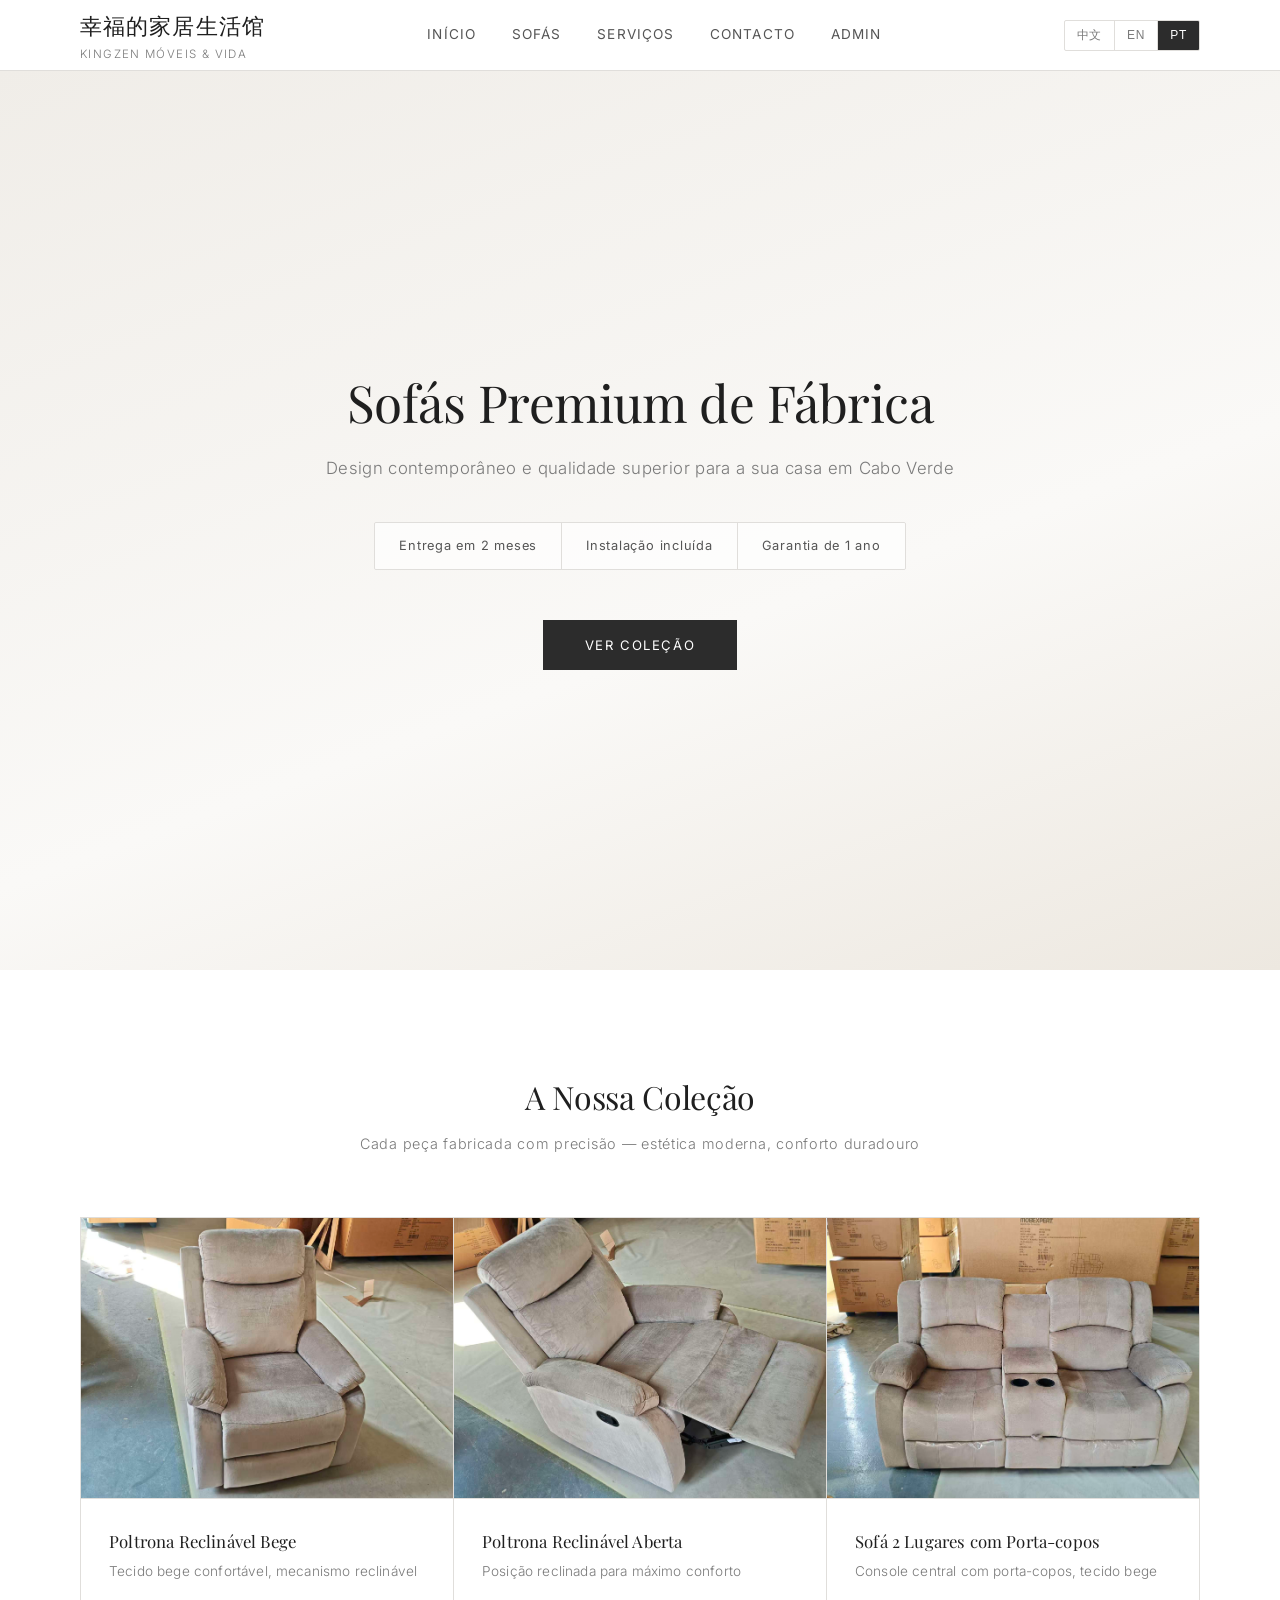
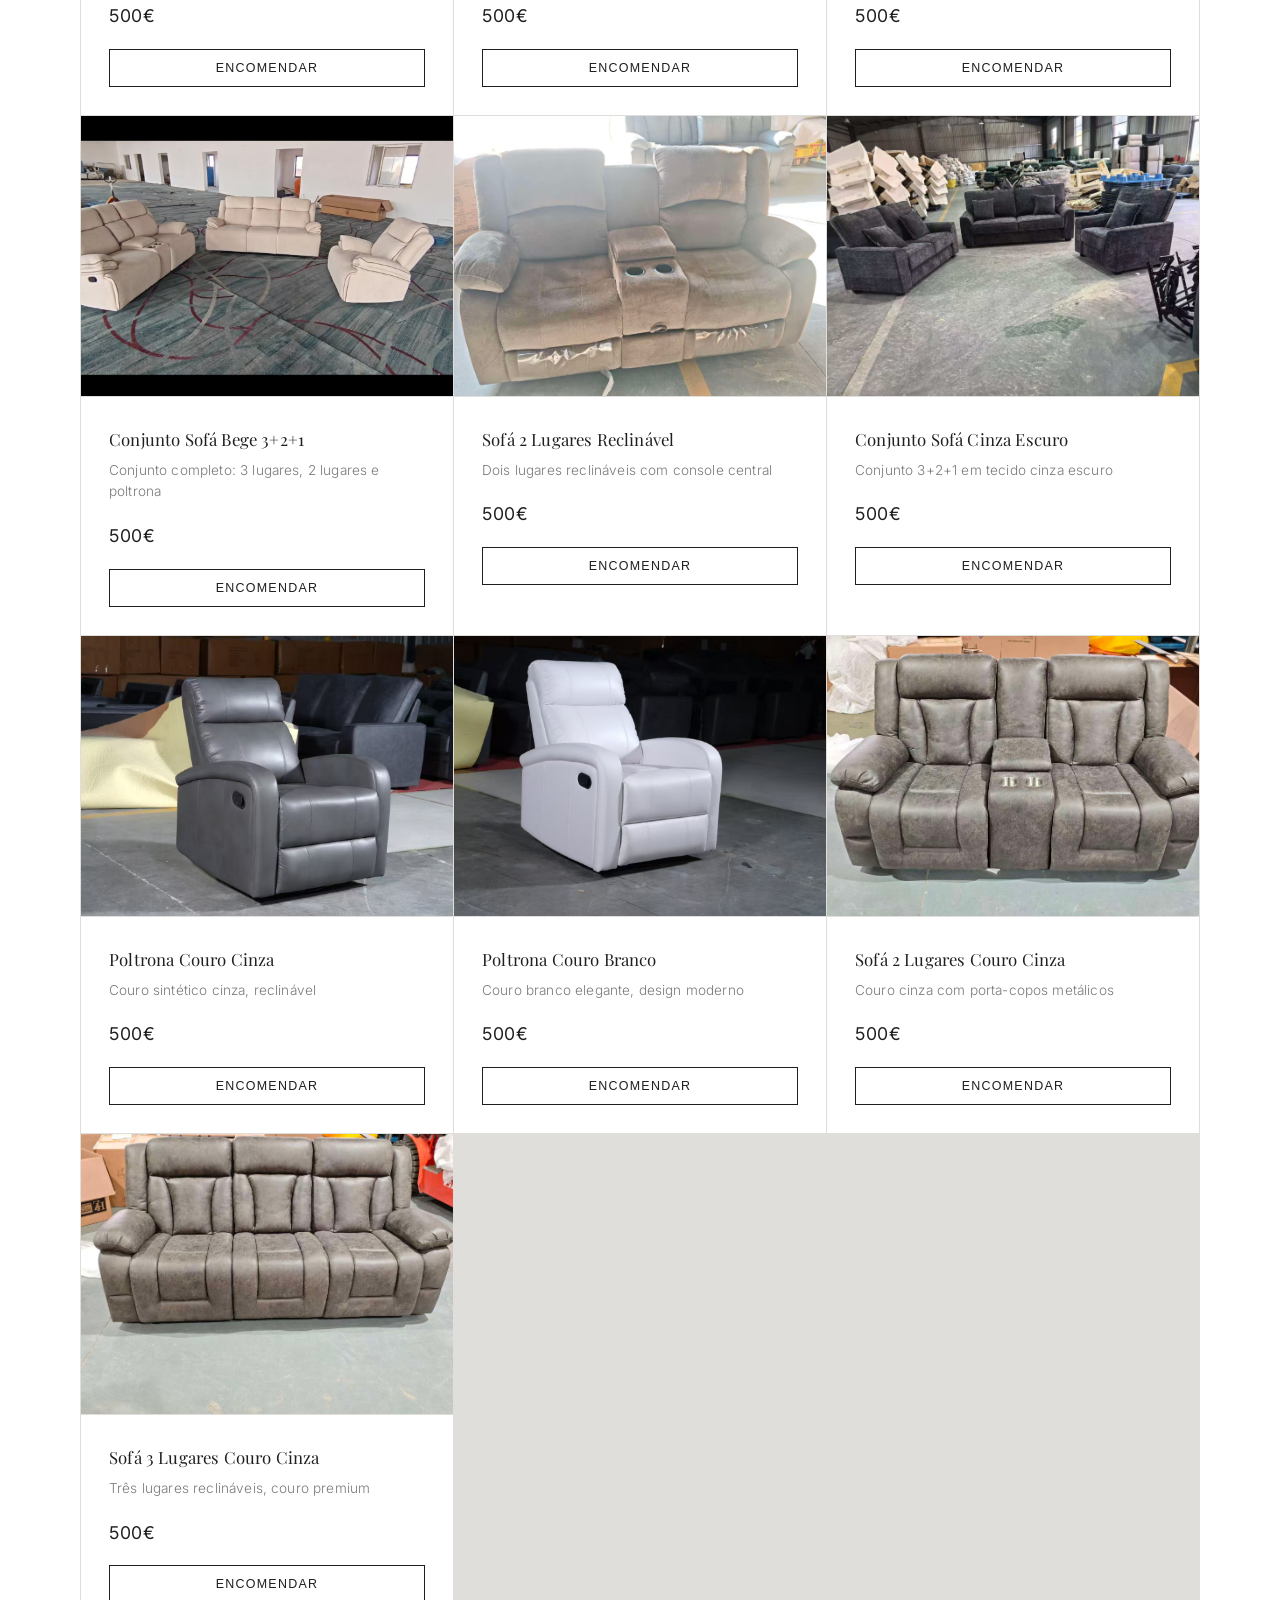
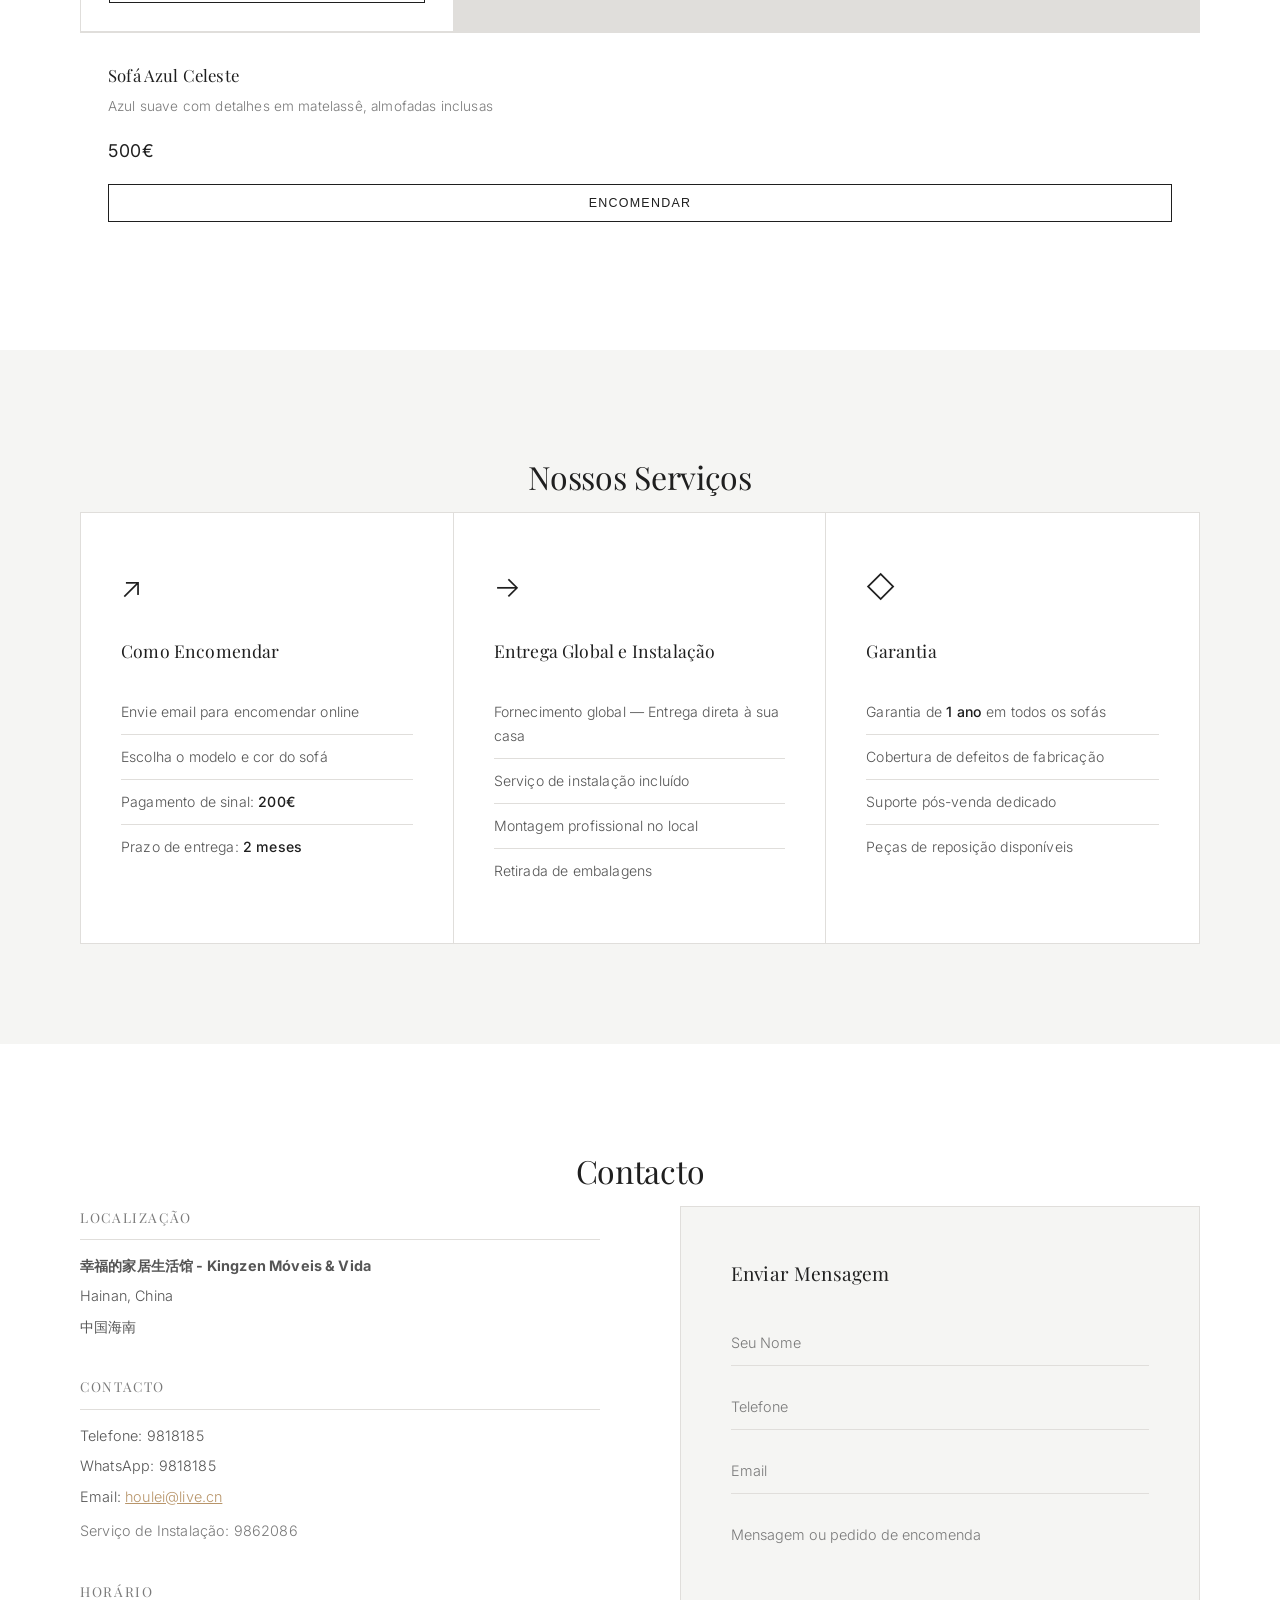
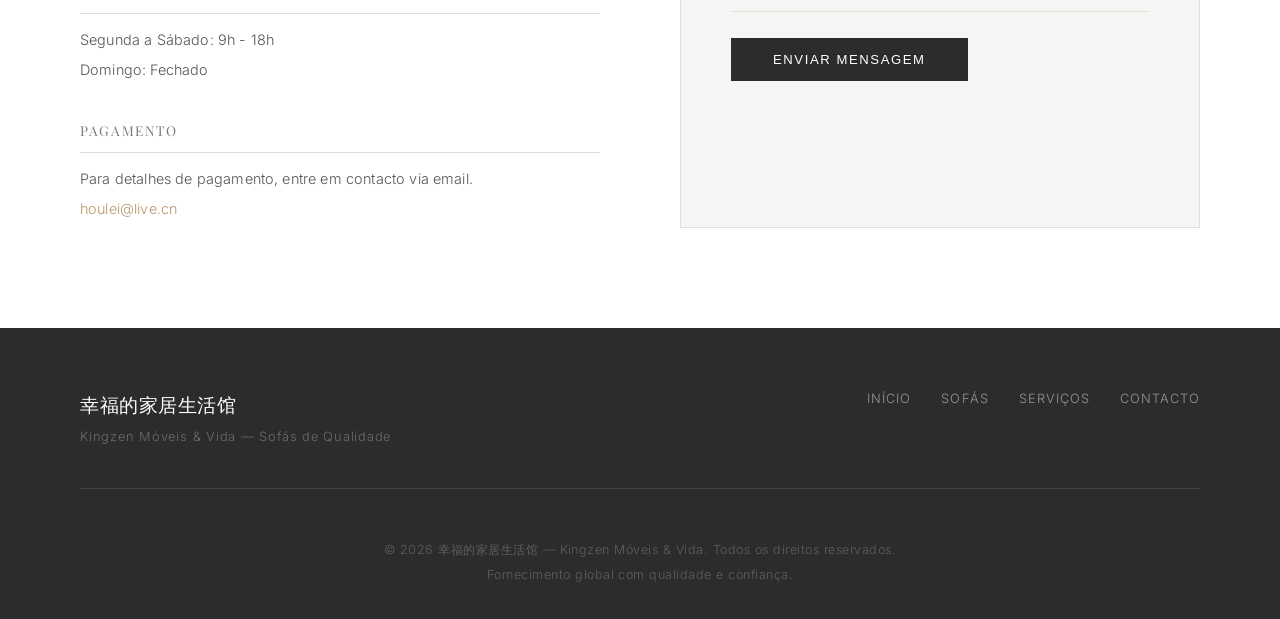
==== index.html @ 0c8a5f89 "Update brand name to 幸福的家居生活馆" ====
<!DOCTYPE html>
<html lang="pt">
<head>
    <meta charset="UTF-8">
    <meta name="viewport" content="width=device-width, initial-scale=1.0">
    
    <!-- SEO Meta Tags -->
    <title>Kingzen Móveis & Vida - Sofás de Alta Qualidade | Global Shipping</title>
    <meta name="description" content="Kingzen Móveis & Vida - Sofás premium de fábrica na China. Design moderno, materiais de alta qualidade. Reclináveis, conjuntos 3+2+1, couro e tecido. Entrega global. Preços desde 500€.">
    <meta name="keywords" content="sofás premium, móveis China, sofá reclinável, sofá 3 lugares, sofá 2 lugares, Kingzen Móveis, sofás qualidade, sofá moderno, global shipping">
    <meta name="author" content="Kingzen Móveis & Vida">
    <meta name="robots" content="index, follow">
    
    <!-- Open Graph / Facebook -->
    <meta property="og:type" content="website">
    <meta property="og:url" content="https://leo-sofas.vercel.app/">
    <meta property="og:title" content="Kingzen Móveis & Vida - Sofás Premium | Global Shipping">
    <meta property="og:description" content="Sofás de alta qualidade, design moderno. Reclináveis, conjuntos completos. Entrega global, instalação incluída, garantia de 1 ano.">
    <meta property="og:image" content="https://leo-sofas.vercel.app/images/图片_20260411021153_162_128.jpg">
    
    <!-- Twitter -->
    <meta property="twitter:card" content="summary_large_image">
    <meta property="twitter:url" content="https://leo-sofas.vercel.app/">
    <meta property="twitter:title" content="Kingzen Móveis & Vida - Sofás Premium | Global Shipping">
    <meta property="twitter:description" content="Sofás de alta qualidade, design moderno. Entrega global, instalação incluída, garantia de 1 ano.">
    <meta property="twitter:image" content="https://leo-sofas.vercel.app/images/图片_20260411021153_162_128.jpg">
    
    <!-- Canonical URL -->
    <link rel="canonical" href="https://leo-sofas.vercel.app/">
    
    <link rel="stylesheet" href="styles.css">
    <link href="https://fonts.googleapis.com/css2?family=Playfair+Display:ital,wght@0,400;0,500;1,400&family=Inter:wght@300;400;500&family=Noto+Sans+SC:wght@300;400;500&display=swap" rel="stylesheet">
    
    <!-- Google Analytics 4 -->
    <script async src="https://www.googletagmanager.com/gtag/js?id=G-QZKXE2SSTT"></script>
    <script>
      window.dataLayer = window.dataLayer || [];
      function gtag(){dataLayer.push(arguments);}
      gtag('js', new Date());
      gtag('config', 'G-QZKXE2SSTT');
    </script>
    
    <!-- Schema.org Structured Data -->
    <script type="application/ld+json">
    {
      "@context": "https://schema.org",
      "@type": "FurnitureStore",
      "name": "Kingzen Móveis & Vida",
      "alternateName": "幸福的家居生活馆",
      "description": "Kingzen Móveis & Vida - Sofás premium de fábrica na China. Design moderno, entrega global. Reclináveis, conjuntos 3+2+1, materiais de alta qualidade.",
      "url": "https://leo-sofas.vercel.app/",
      "telephone": "+2389862086",
      "address": {
        "@type": "PostalAddress",
        "streetAddress": "幸福家居",
        "addressLocality": "Hainan",
        "addressCountry": "CN"
      },
      "geo": {
        "@type": "GeoCoordinates",
        "latitude": "20.0440",
        "longitude": "110.1999"
      },
      "openingHoursSpecification": {
        "@type": "OpeningHoursSpecification",
        "dayOfWeek": ["Monday", "Tuesday", "Wednesday", "Thursday", "Friday", "Saturday"],
        "opens": "09:00",
        "closes": "18:00"
      },
      "priceRange": "€€",
      "paymentAccepted": "Email Contact",
      "currenciesAccepted": "EUR",
      "areaServed": {
        "@type": "Place",
        "name": "Global"
      }
    }
    </script>
</head>
<body>
    <!-- Header -->
    <header class="header">
        <div class="container">
            <div class="logo">
                <h1>幸福的家居生活馆</h1>
                <span>Kingzen Móveis &amp; Vida</span>
            </div>
            <nav class="nav">
                <a href="#home" data-t="nav_home">Início</a>
                <a href="#products" data-t="nav_sofas">Sofás</a>
                <a href="#services" data-t="nav_services">Serviços</a>
                <a href="#contact" data-t="nav_contact">Contacto</a>
                <a href="#" onclick="openAdminModal(); return false;" data-t="nav_admin">Admin</a>
            </nav>
            <div class="language-selector">
                <button class="lang-btn" data-lang="zh" onclick="setLanguage('zh')">中文</button>
                <button class="lang-btn" data-lang="en" onclick="setLanguage('en')">EN</button>
                <button class="lang-btn active" data-lang="pt" onclick="setLanguage('pt')">PT</button>
            </div>
        </div>
    </header>

    <!-- Hero Section -->
    <section id="home" class="hero">
        <div class="hero-content">
            <h2 data-t="hero_title">Sofás Premium de Fábrica</h2>
            <p data-t="hero_subtitle">Design moderno e qualidade superior — Entrega Global</p>
            <div class="hero-features">
                <span data-t="hero_delivery">Entrega em 2 meses</span>
                <span data-t="hero_install">Instalação incluída</span>
                <span data-t="hero_warranty">Garantia de 1 ano</span>
            </div>
            <a href="#products" class="btn-primary" data-t="hero_button">Ver Sofás</a>
        </div>
    </section>

    <!-- Products Section -->
    <section id="products" class="products">
        <div class="container">
            <h2 class="section-title" data-t="products_title">Nossa Coleção de Sofás</h2>
            <p class="section-subtitle" data-t="products_subtitle">Sofás de design contemporâneo, conforto excepcional e materiais premium</p>
            
            <div class="products-grid">
                <!-- Product 1: 单人功能沙发 - 米色布艺 -->
                <div class="product-card">
                    <div class="product-image">
                        <img src="images/图片_20260411021153_162_128.jpg" alt="Poltrona Reclinável Bege">
                    </div>
                    <div class="product-info">
                        <h3 data-t="product1_name">Poltrona Reclinável Bege</h3>
                        <p class="product-desc" data-t="product1_desc">Tecido bege confortável, mecanismo reclinável</p>
                        <div class="product-price">500€</div>
                        <button class="btn-order" onclick="openOrderModal('Poltrona Reclinável Bege')" data-t="order_button">Encomendar</button>
                    </div>
                </div>

                <!-- Product 2: 单人功能沙发展开 - 米色布艺 -->
                <div class="product-card">
                    <div class="product-image">
                        <img src="images/图片_20260411021154_163_128.jpg" alt="Poltrona Reclinável Aberta">
                    </div>
                    <div class="product-info">
                        <h3 data-t="product2_name">Poltrona Reclinável Aberta</h3>
                        <p class="product-desc" data-t="product2_desc">Posição reclinada para máximo conforto</p>
                        <div class="product-price">500€</div>
                        <button class="btn-order" onclick="openOrderModal('Poltrona Reclinável Aberta')" data-t="order_button">Encomendar</button>
                    </div>
                </div>

                <!-- Product 3: 双人功能沙发 - 米色带杯架 -->
                <div class="product-card">
                    <div class="product-image">
                        <img src="images/图片_20260411021155_164_128.jpg" alt="Sofá 2 Lugares com Porta-copos">
                    </div>
                    <div class="product-info">
                        <h3 data-t="product3_name">Sofá 2 Lugares com Porta-copos</h3>
                        <p class="product-desc" data-t="product3_desc">Console central com porta-copos, tecido bege</p>
                        <div class="product-price">500€</div>
                        <button class="btn-order" onclick="openOrderModal('Sofá 2 Lugares com Porta-copos')" data-t="order_button">Encomendar</button>
                    </div>
                </div>

                <!-- Product 4: 沙发组合 - 米色 -->
                <div class="product-card">
                    <div class="product-image">
                        <img src="images/图片_20260411021146_158_128.jpg" alt="Conjunto Sofá Bege 3+2+1">
                    </div>
                    <div class="product-info">
                        <h3 data-t="product4_name">Conjunto Sofá Bege 3+2+1</h3>
                        <p class="product-desc" data-t="product4_desc">Conjunto completo: 3 lugares, 2 lugares e poltrona</p>
                        <div class="product-price">500€</div>
                        <button class="btn-order" onclick="openOrderModal('Conjunto Sofá Bege 3+2+1')" data-t="order_button">Encomendar</button>
                    </div>
                </div>

                <!-- Product 5: 双人功能沙发 - 米色带杯架另一角度 -->
                <div class="product-card">
                    <div class="product-image">
                        <img src="images/图片_20260411021150_160_128.jpg" alt="Sofá 2 Lugares Reclinável">
                    </div>
                    <div class="product-info">
                        <h3 data-t="product5_name">Sofá 2 Lugares Reclinável</h3>
                        <p class="product-desc" data-t="product5_desc">Dois lugares reclináveis com console central</p>
                        <div class="product-price">500€</div>
                        <button class="btn-order" onclick="openOrderModal('Sofá 2 Lugares Reclinável')" data-t="order_button">Encomendar</button>
                    </div>
                </div>

                <!-- Product 6: 深灰色布艺沙发组合 -->
                <div class="product-card">
                    <div class="product-image">
                        <img src="images/图片_20260411021200_168_128.jpg" alt="Conjunto Sofá Cinza Escuro">
                    </div>
                    <div class="product-info">
                        <h3 data-t="product6_name">Conjunto Sofá Cinza Escuro</h3>
                        <p class="product-desc" data-t="product6_desc">Conjunto 3+2+1 em tecido cinza escuro</p>
                        <div class="product-price">500€</div>
                        <button class="btn-order" onclick="openOrderModal('Conjunto Sofá Cinza Escuro')" data-t="order_button">Encomendar</button>
                    </div>
                </div>

                <!-- Product 7: 灰色皮质单人功能沙发 -->
                <div class="product-card">
                    <div class="product-image">
                        <img src="images/图片_20260411021201_169_128.jpg" alt="Poltrona Couro Cinza">
                    </div>
                    <div class="product-info">
                        <h3 data-t="product7_name">Poltrona Couro Cinza</h3>
                        <p class="product-desc" data-t="product7_desc">Couro sintético cinza, reclinável</p>
                        <div class="product-price">500€</div>
                        <button class="btn-order" onclick="openOrderModal('Poltrona Couro Cinza')" data-t="order_button">Encomendar</button>
                    </div>
                </div>

                <!-- Product 8: 白色皮质单人功能沙发 -->
                <div class="product-card">
                    <div class="product-image">
                        <img src="images/图片_20260411021202_170_128.jpg" alt="Poltrona Couro Branco">
                    </div>
                    <div class="product-info">
                        <h3 data-t="product8_name">Poltrona Couro Branco</h3>
                        <p class="product-desc" data-t="product8_desc">Couro branco elegante, design moderno</p>
                        <div class="product-price">500€</div>
                        <button class="btn-order" onclick="openOrderModal('Poltrona Couro Branco')" data-t="order_button">Encomendar</button>
                    </div>
                </div>

                <!-- Product 9: 灰色皮质双人功能沙发 -->
                <div class="product-card">
                    <div class="product-image">
                        <img src="images/图片_20260411021210_176_128.jpg" alt="Sofá 2 Lugares Couro Cinza">
                    </div>
                    <div class="product-info">
                        <h3 data-t="product9_name">Sofá 2 Lugares Couro Cinza</h3>
                        <p class="product-desc" data-t="product9_desc">Couro cinza com porta-copos metálicos</p>
                        <div class="product-price">500€</div>
                        <button class="btn-order" onclick="openOrderModal('Sofá 2 Lugares Couro Cinza')" data-t="order_button">Encomendar</button>
                    </div>
                </div>

                <!-- Product 10: 灰色皮质三人位沙发 -->
                <div class="product-card">
                    <div class="product-image">
                        <img src="images/图片_20260411021211_177_128.jpg" alt="Sofá 3 Lugares Couro Cinza">
                    </div>
                    <div class="product-info">
                        <h3 data-t="product9_name">Sofá 3 Lugares Couro Cinza</h3>
                        <p class="product-desc" data-t="product9_desc">Três lugares reclináveis, couro premium</p>
                        <div class="product-price">500€</div>
                        <button class="btn-order" onclick="openOrderModal('Sofá 3 Lugares Couro Cinza')" data-t="order_button">Encomendar</button>
                    </div>
                </div>
                    </div>
                    <div class="product-info">
                        <h3>Sofá Azul Celeste</h3>
                        <p class="product-desc">Azul suave com detalhes em matelassê, almofadas inclusas</p>
                        <div class="product-price">500€</div>
                        <button class="btn-order" onclick="openOrderModal('Sofá Azul Celeste')" data-t="order_button">Encomendar</button>
                    </div>
                </div>
            </div>
        </div>
    </section>

    <!-- Services Section -->
    <section id="services" class="services">
        <div class="container">
            <h2 class="section-title" data-t="services_title">Nossos Serviços</h2>
            <div class="services-grid">
                <div class="service-card">
                    <span class="service-icon">↗</span>
                    <h3>Como Encomendar</h3>
                    <ul>
                        <li>Envie email para encomendar online</li>
                        <li>Escolha o modelo e cor do sofá</li>
                        <li>Pagamento de sinal: <strong>200€</strong></li>
                        <li>Prazo de entrega: <strong>2 meses</strong></li>
                    </ul>
                </div>
                <div class="service-card">
                    <span class="service-icon">→</span>
                    <h3>Entrega Global e Instalação</h3>
                    <ul>
                        <li>Fornecimento global — Entrega direta à sua casa</li>
                        <li>Serviço de instalação incluído</li>
                        <li>Montagem profissional no local</li>
                        <li>Retirada de embalagens</li>
                    </ul>
                </div>
                <div class="service-card">
                    <span class="service-icon">◇</span>
                    <h3>Garantia</h3>
                    <ul>
                        <li>Garantia de <strong>1 ano</strong> em todos os sofás</li>
                        <li>Cobertura de defeitos de fabricação</li>
                        <li>Suporte pós-venda dedicado</li>
                        <li>Peças de reposição disponíveis</li>
                    </ul>
                </div>
            </div>
        </div>
    </section>

    <!-- Contact Section -->
    <section id="contact" class="contact">
        <div class="container">
            <h2 class="section-title" data-t="contact_title">Contacto</h2>
            <div class="contact-content">
                <div class="contact-info">
                    <h3>Localização</h3>
                    <p><strong>幸福的家居生活馆 - Kingzen Móveis & Vida</strong></p>
                    <p>Hainan, China</p>
                    <p>中国海南</p>
                    
                    <h3>Contacto</h3>
                    <p>Telefone: 9818185</p>
                    <p>WhatsApp: 9818185</p>
                    <p>Email: <a href="mailto:houlei@live.cn" style="color:var(--accent-color)">houlei@live.cn</a></p>
                    <p style="margin-top:10px;color:var(--text-light);font-size:0.9rem;">Serviço de Instalação: 9862086</p>
                    
                    <h3>Horário</h3>
                    <p>Segunda a Sábado: 9h - 18h</p>
                    <p>Domingo: Fechado</p>
                    
                    <h3>Pagamento</h3>
                    <p>Para detalhes de pagamento, entre em contacto via email.</p>
                    <p><a href="mailto:houlei@live.cn" style="color:#b8956a;text-decoration:none;">houlei@live.cn</a></p>
                </div>
                <div class="contact-form">
                    <h3>Enviar Mensagem</h3>
                    <form id="contactForm">
                        <input type="text" placeholder="Seu Nome" required>
                        <input type="tel" placeholder="Telefone" required>
                        <input type="email" placeholder="Email">
                        <textarea placeholder="Mensagem ou pedido de encomenda" rows="4"></textarea>
                        <button type="submit" class="btn-primary">Enviar Mensagem</button>
                    </form>
                </div>
            </div>
        </div>
    </section>

    <!-- Footer -->
    <footer class="footer">
        <div class="container">
            <div class="footer-content">
                <div class="footer-logo">
                    <h3>幸福的家居生活馆</h3>
                    <p>Kingzen Móveis &amp; Vida — Sofás de Qualidade</p>
                </div>
                <div class="footer-links">
                    <a href="#home">Início</a>
                    <a href="#products">Sofás</a>
                    <a href="#services">Serviços</a>
                    <a href="#contact">Contacto</a>
                </div>
            </div>
            <div class="footer-bottom">
                <p>&copy; 2026 幸福的家居生活馆 — Kingzen Móveis &amp; Vida. Todos os direitos reservados.</p>
                <p>Fornecimento global com qualidade e confiança.</p>
            </div>
        </div>
    </footer>

    <!-- Order Modal -->
    <div id="orderModal" class="modal">
        <div class="modal-content">
            <span class="close" onclick="closeOrderModal()">&times;</span>
            <h2>Encomendar Sofá</h2>
            <p id="selectedSofa"></p>
            <div class="order-email-info" style="background:#f8f8f8;padding:20px;border-radius:4px;margin:20px 0;">
                <p style="margin-bottom:15px;">Para encomendar, envie um email com as seguintes informações:</p>
                <ul style="margin-left:20px;margin-bottom:15px;line-height:1.8;">
                    <li>Nome do sofá desejado</li>
                    <li>Seu nome completo</li>
                    <li>Telefone de contacto</li>
                    <li>Cor preferida (se aplicável)</li>
                </ul>
                <p style="text-align:center;margin:20px 0;">
                    <a href="mailto:houlei@live.cn?subject=Encomenda%20de%20Sofá" class="btn-primary" style="display:inline-block;padding:12px 30px;text-decoration:none;">Enviar Email de Encomenda</a>
                </p>
                <p style="font-size:0.9rem;color:#666;text-align:center;">
                    Sinal necessário: <strong>200€</strong> | Prazo de entrega: <strong>2 meses</strong>
                </p>
            </div>
        </div>
    </div>

    <!-- Admin Login Modal -->
    <div id="adminModal" class="modal">
        <div class="modal-content">
            <span class="close" onclick="closeAdminModal()">&times;</span>
            <h2>Admin Login</h2>
            <form id="adminForm">
                <input type="text" id="adminUser" placeholder="Username" required>
                <input type="password" id="adminPass" placeholder="Password" required>
                <button type="submit" class="btn-primary">Login</button>
            </form>
        </div>
    </div>

    <!-- Admin Panel -->
    <div id="adminPanel" class="admin-panel" style="display:none;">
        <div class="admin-content">
            <h2>Painel de Administração</h2>
            <div class="admin-stats">
                <h3>Estatísticas de Encomendas</h3>
                <p>Total de encomendas: <span id="orderCount">0</span></p>
            </div>
            <div class="admin-orders">
                <h3>Encomendas Recentes</h3>
                <div id="ordersList"></div>
            </div>
            <button onclick="logoutAdmin()" class="btn-secondary">Logout</button>
        </div>
    </div>

    <script src="translations.js"></script>
    <script src="script.js"></script>
</body>
</html>
---- styles.css ----
/* Reset and Base Styles */
* {
    margin: 0;
    padding: 0;
    box-sizing: border-box;
}

:root {
    --primary-color: #2c2c2c;
    --secondary-color: #5a5a5a;
    --accent-color: #b8956a;
    --text-dark: #1f1f1f;
    --text-light: #7a7a7a;
    --text-mid: #555;
    --bg-light: #f8f8f8;
    --bg-white: #ffffff;
    --bg-cream: #f5f5f3;
    --border: #e0dedb;
    --shadow: 0 1px 3px rgba(0,0,0,0.06);
    --shadow-hover: 0 8px 30px rgba(0,0,0,0.1);
    --transition: all 0.3s ease;
}

body {
    font-family: 'Inter', 'Helvetica Neue', Arial, sans-serif;
    line-height: 1.7;
    color: var(--text-dark);
    background-color: var(--bg-white);
    font-weight: 300;
    letter-spacing: 0.01em;
}

.container {
    max-width: 1200px;
    margin: 0 auto;
    padding: 0 40px;
}

/* ===================== HEADER ===================== */
.header {
    background: var(--bg-white);
    color: var(--text-dark);
    padding: 0;
    position: fixed;
    width: 100%;
    top: 0;
    z-index: 1000;
    border-bottom: 1px solid var(--border);
}

.header .container {
    display: flex;
    justify-content: space-between;
    align-items: center;
    height: 70px;
}

.logo h1 {
    font-family: 'Playfair Display', Georgia, serif;
    font-size: 1.4rem;
    font-weight: 400;
    letter-spacing: 0.05em;
    color: var(--text-dark);
}

.logo span {
    font-size: 0.72rem;
    color: var(--text-light);
    letter-spacing: 0.12em;
    text-transform: uppercase;
    display: block;
    margin-top: 1px;
}

.nav {
    display: flex;
    gap: 0;
}

.nav a {
    color: var(--text-mid);
    text-decoration: none;
    font-weight: 400;
    font-size: 0.85rem;
    letter-spacing: 0.08em;
    text-transform: uppercase;
    transition: var(--transition);
    padding: 8px 18px;
}

.nav a:hover {
    color: var(--text-dark);
    background: none;
}

/* Language Selector */
.language-selector {
    display: flex;
    gap: 0;
    border: 1px solid var(--border);
    border-radius: 2px;
    overflow: hidden;
    margin-left: 20px;
}

.lang-btn {
    background: transparent;
    border: none;
    border-right: 1px solid var(--border);
    color: var(--text-light);
    padding: 6px 12px;
    cursor: pointer;
    font-size: 0.75rem;
    font-weight: 400;
    letter-spacing: 0.06em;
    text-transform: uppercase;
    transition: var(--transition);
}

.lang-btn:last-child {
    border-right: none;
}

.lang-btn:hover {
    background: var(--bg-light);
    color: var(--text-dark);
}

.lang-btn.active {
    background: var(--primary-color);
    color: #fff;
}

/* ===================== HERO ===================== */
.hero {
    background: var(--bg-cream);
    height: 100vh;
    display: flex;
    align-items: center;
    justify-content: center;
    text-align: center;
    margin-top: 70px;
    position: relative;
    overflow: hidden;
}

.hero::before {
    content: '';
    position: absolute;
    top: 0; left: 0; right: 0; bottom: 0;
    background: linear-gradient(160deg, #f0ede8 0%, #faf9f7 60%, #ede8e0 100%);
}

.hero-content {
    position: relative;
    z-index: 1;
    max-width: 680px;
    padding: 0 20px;
}

.hero-content h2 {
    font-family: 'Playfair Display', Georgia, serif;
    font-size: 3.2rem;
    font-weight: 400;
    line-height: 1.25;
    margin-bottom: 20px;
    color: var(--text-dark);
    letter-spacing: -0.01em;
}

.hero-content p {
    font-size: 1.05rem;
    margin-bottom: 40px;
    color: var(--text-light);
    font-weight: 300;
    letter-spacing: 0.02em;
}

.hero-features {
    display: flex;
    justify-content: center;
    gap: 0;
    margin-bottom: 50px;
    border: 1px solid var(--border);
    border-radius: 2px;
    overflow: hidden;
    display: inline-flex;
}

.hero-features span {
    font-size: 0.8rem;
    padding: 12px 24px;
    border-right: 1px solid var(--border);
    color: var(--text-mid);
    letter-spacing: 0.06em;
    font-weight: 400;
    background: rgba(255,255,255,0.7);
}

.hero-features span:last-child {
    border-right: none;
}

.btn-primary {
    display: inline-block;
    background: var(--primary-color);
    color: #fff;
    padding: 14px 42px;
    font-size: 0.82rem;
    font-weight: 400;
    letter-spacing: 0.12em;
    text-transform: uppercase;
    text-decoration: none;
    border: none;
    cursor: pointer;
    transition: var(--transition);
    border-radius: 0;
}

.btn-primary:hover {
    background: var(--secondary-color);
    transform: none;
    box-shadow: none;
}

/* ===================== SECTIONS ===================== */
.section-title {
    font-family: 'Playfair Display', Georgia, serif;
    font-size: 2rem;
    font-weight: 400;
    text-align: center;
    margin-bottom: 8px;
    color: var(--text-dark);
    letter-spacing: -0.01em;
}

.section-subtitle {
    text-align: center;
    color: var(--text-light);
    font-size: 0.9rem;
    font-weight: 300;
    letter-spacing: 0.05em;
    margin-bottom: 60px;
}

/* ===================== PRODUCTS ===================== */
.products {
    padding: 100px 0;
    background: var(--bg-white);
}

.products-grid {
    display: grid;
    grid-template-columns: repeat(auto-fill, minmax(320px, 1fr));
    gap: 1px;
    background: var(--border);
    border: 1px solid var(--border);
}

.product-card {
    background: var(--bg-white);
    overflow: hidden;
    transition: var(--transition);
}

.product-card:hover {
    transform: none;
    box-shadow: none;
    background: var(--bg-cream);
}

.product-image {
    height: 280px;
    overflow: hidden;
    background: var(--bg-light);
    display: flex;
    align-items: center;
    justify-content: center;
    position: relative;
}

.product-image img {
    width: 100%;
    height: 100%;
    object-fit: cover;
    transition: transform 0.6s ease;
}

.product-card:hover .product-image img {
    transform: scale(1.04);
}

.product-info {
    padding: 28px;
    border-top: 1px solid var(--border);
}

.product-info h3 {
    font-family: 'Playfair Display', Georgia, serif;
    font-size: 1.05rem;
    font-weight: 400;
    margin-bottom: 6px;
    color: var(--text-dark);
    letter-spacing: 0.01em;
}

.product-desc {
    color: var(--text-light);
    font-size: 0.85rem;
    font-weight: 300;
    margin-bottom: 18px;
    line-height: 1.6;
}

.product-price {
    font-size: 1.1rem;
    font-weight: 400;
    color: var(--text-dark);
    margin-bottom: 18px;
    letter-spacing: 0.03em;
}

.btn-order {
    width: 100%;
    padding: 11px;
    background: transparent;
    color: var(--text-dark);
    border: 1px solid var(--text-dark);
    font-size: 0.78rem;
    font-weight: 400;
    letter-spacing: 0.1em;
    text-transform: uppercase;
    cursor: pointer;
    transition: var(--transition);
    border-radius: 0;
}

.btn-order:hover {
    background: var(--primary-color);
    color: #fff;
    border-color: var(--primary-color);
}

/* ===================== SERVICES ===================== */
.services {
    padding: 100px 0;
    background: var(--bg-cream);
}

.services-grid {
    display: grid;
    grid-template-columns: repeat(auto-fit, minmax(300px, 1fr));
    gap: 0;
    border: 1px solid var(--border);
}

.service-card {
    background: var(--bg-white);
    padding: 50px 40px;
    text-align: left;
    border-right: 1px solid var(--border);
    transition: var(--transition);
}

.service-card:last-child {
    border-right: none;
}

.service-card:hover {
    transform: none;
    box-shadow: none;
    background: var(--bg-cream);
}

.service-icon {
    font-size: 1.8rem;
    margin-bottom: 24px;
    display: block;
}

.service-card h3 {
    font-family: 'Playfair Display', Georgia, serif;
    font-size: 1.1rem;
    font-weight: 400;
    margin-bottom: 24px;
    color: var(--text-dark);
    letter-spacing: 0.01em;
}

.service-card ul {
    list-style: none;
    text-align: left;
}

.service-card li {
    padding: 10px 0;
    border-bottom: 1px solid var(--border);
    color: var(--text-mid);
    font-size: 0.88rem;
    font-weight: 300;
}

.service-card li:last-child {
    border-bottom: none;
}

.service-card li strong {
    color: var(--text-dark);
    font-weight: 500;
}

/* ===================== CONTACT ===================== */
.contact {
    padding: 100px 0;
    background: var(--bg-white);
}

.contact-content {
    display: grid;
    grid-template-columns: 1fr 1fr;
    gap: 80px;
}

.contact-info h3 {
    font-family: 'Playfair Display', Georgia, serif;
    font-size: 0.85rem;
    font-weight: 400;
    letter-spacing: 0.12em;
    text-transform: uppercase;
    color: var(--text-light);
    margin: 36px 0 14px;
    padding-bottom: 10px;
    border-bottom: 1px solid var(--border);
}

.contact-info h3:first-child {
    margin-top: 0;
}

.contact-info p {
    color: var(--text-mid);
    margin-bottom: 6px;
    font-size: 0.9rem;
    font-weight: 300;
}

.contact-form {
    background: var(--bg-cream);
    padding: 50px;
    border: 1px solid var(--border);
}

.contact-form h3 {
    font-family: 'Playfair Display', Georgia, serif;
    font-size: 1.2rem;
    font-weight: 400;
    margin-bottom: 30px;
    color: var(--text-dark);
}

.contact-form input,
.contact-form textarea {
    width: 100%;
    padding: 14px 0;
    margin-bottom: 18px;
    border: none;
    border-bottom: 1px solid var(--border);
    background: transparent;
    font-family: inherit;
    font-size: 0.9rem;
    font-weight: 300;
    color: var(--text-dark);
    transition: var(--transition);
    border-radius: 0;
    outline: none;
}

.contact-form input::placeholder,
.contact-form textarea::placeholder {
    color: var(--text-light);
}

.contact-form input:focus,
.contact-form textarea:focus {
    border-bottom-color: var(--text-dark);
}

.contact-form textarea {
    resize: none;
    min-height: 100px;
}

/* ===================== FOOTER ===================== */
.footer {
    background: var(--primary-color);
    color: rgba(255,255,255,0.6);
    padding: 60px 0 30px;
}

.footer-content {
    display: flex;
    justify-content: space-between;
    align-items: flex-start;
    margin-bottom: 50px;
    flex-wrap: wrap;
    gap: 30px;
    padding-bottom: 40px;
    border-bottom: 1px solid rgba(255,255,255,0.1);
}

.footer-logo h3 {
    font-family: 'Playfair Display', Georgia, serif;
    font-size: 1.2rem;
    font-weight: 400;
    margin-bottom: 6px;
    color: #fff;
    letter-spacing: 0.03em;
}

.footer-logo p {
    opacity: 0.5;
    font-size: 0.8rem;
    letter-spacing: 0.06em;
}

.footer-links {
    display: flex;
    gap: 30px;
}

.footer-links a {
    color: rgba(255,255,255,0.5);
    text-decoration: none;
    font-size: 0.8rem;
    letter-spacing: 0.08em;
    text-transform: uppercase;
    transition: var(--transition);
}

.footer-links a:hover {
    color: #fff;
    opacity: 1;
}

.footer-bottom {
    text-align: center;
    opacity: 0.4;
    font-size: 0.78rem;
    letter-spacing: 0.04em;
}

.footer-bottom p {
    margin-bottom: 4px;
}

/* ===================== MODAL ===================== */
.modal {
    display: none;
    position: fixed;
    z-index: 2000;
    left: 0;
    top: 0;
    width: 100%;
    height: 100%;
    background: rgba(0,0,0,0.5);
    backdrop-filter: blur(8px);
}

.modal-content {
    background: var(--bg-white);
    margin: 6% auto;
    padding: 50px;
    width: 90%;
    max-width: 480px;
    position: relative;
    animation: modalSlideIn 0.3s ease;
    border-radius: 0;
}

@keyframes modalSlideIn {
    from {
        opacity: 0;
        transform: translateY(-20px);
    }
    to {
        opacity: 1;
        transform: translateY(0);
    }
}

.close {
    position: absolute;
    right: 24px;
    top: 20px;
    font-size: 1.4rem;
    cursor: pointer;
    color: var(--text-light);
    transition: var(--transition);
    line-height: 1;
    font-weight: 300;
}

.close:hover {
    color: var(--text-dark);
}

.modal-content h2 {
    font-family: 'Playfair Display', Georgia, serif;
    font-weight: 400;
    font-size: 1.4rem;
    color: var(--text-dark);
    margin-bottom: 8px;
}

#selectedSofa {
    color: var(--text-light);
    font-weight: 300;
    font-size: 0.9rem;
    margin-bottom: 28px;
}

.modal-content form input,
.modal-content form textarea {
    width: 100%;
    padding: 12px 0;
    margin-bottom: 14px;
    border: none;
    border-bottom: 1px solid var(--border);
    background: transparent;
    font-family: inherit;
    font-size: 0.9rem;
    font-weight: 300;
    color: var(--text-dark);
    outline: none;
    transition: var(--transition);
    border-radius: 0;
}

.modal-content form input:focus,
.modal-content form textarea:focus {
    border-bottom-color: var(--text-dark);
}

.modal-content form input::placeholder,
.modal-content form textarea::placeholder {
    color: var(--text-light);
}

.deposit-info {
    background: var(--bg-cream);
    padding: 16px 20px;
    margin: 20px 0;
    border-left: 2px solid var(--accent-color);
}

.deposit-info p {
    margin-bottom: 4px;
    font-size: 0.85rem;
    color: var(--text-mid);
}

/* ===================== ADMIN ===================== */
.admin-panel {
    position: fixed;
    top: 0;
    left: 0;
    width: 100%;
    height: 100%;
    background: rgba(0,0,0,0.85);
    z-index: 2000;
    overflow-y: auto;
}

.admin-content {
    max-width: 780px;
    margin: 60px auto;
    background: var(--bg-white);
    padding: 40px;
    border-radius: 0;
}

.admin-content h2 {
    color: var(--text-dark);
    font-family: 'Playfair Display', Georgia, serif;
    font-weight: 400;
    margin-bottom: 30px;
    text-align: center;
    font-size: 1.4rem;
}

.admin-stats {
    background: var(--bg-cream);
    padding: 20px;
    border: 1px solid var(--border);
    margin-bottom: 20px;
}

.admin-stats h3 {
    color: var(--text-dark);
    margin-bottom: 10px;
    font-size: 0.85rem;
    letter-spacing: 0.08em;
    text-transform: uppercase;
    font-weight: 400;
}

.admin-orders {
    background: var(--bg-white);
    border: 1px solid var(--border);
    padding: 20px;
    margin-bottom: 20px;
    max-height: 400px;
    overflow-y: auto;
}

.admin-orders h3 {
    color: var(--text-dark);
    margin-bottom: 15px;
    font-size: 0.85rem;
    letter-spacing: 0.08em;
    text-transform: uppercase;
    font-weight: 400;
}

.order-item {
    background: var(--bg-cream);
    padding: 15px;
    margin-bottom: 10px;
    border-left: 2px solid var(--accent-color);
}

.order-item p {
    margin: 4px 0;
    font-size: 0.85rem;
    color: var(--text-mid);
}

.btn-secondary {
    background: transparent;
    color: var(--text-mid);
    padding: 12px 30px;
    border: 1px solid var(--border);
    cursor: pointer;
    font-size: 0.8rem;
    letter-spacing: 0.08em;
    text-transform: uppercase;
    display: block;
    margin: 0 auto;
    transition: var(--transition);
    border-radius: 0;
}

.btn-secondary:hover {
    background: var(--primary-color);
    color: #fff;
    border-color: var(--primary-color);
}

/* ===================== RESPONSIVE ===================== */
@media (max-width: 768px) {
    .container {
        padding: 0 20px;
    }

    .header .container {
        flex-wrap: wrap;
        height: auto;
        padding: 14px 20px;
        gap: 10px;
    }

    .nav {
        gap: 0;
        flex-wrap: wrap;
    }

    .nav a {
        padding: 6px 10px;
        font-size: 0.78rem;
    }

    .hero-content h2 {
        font-size: 2.2rem;
    }

    .hero-features {
        flex-direction: column;
        display: flex;
    }

    .hero-features span {
        border-right: none;
        border-bottom: 1px solid var(--border);
    }

    .hero-features span:last-child {
        border-bottom: none;
    }

    .section-title {
        font-size: 1.7rem;
    }

    .products-grid {
        grid-template-columns: 1fr;
    }

    .services-grid {
        grid-template-columns: 1fr;
    }

    .service-card {
        border-right: none;
        border-bottom: 1px solid var(--border);
    }

    .service-card:last-child {
        border-bottom: none;
    }

    .contact-content {
        grid-template-columns: 1fr;
        gap: 40px;
    }

    .contact-form {
        padding: 30px 20px;
    }

    .footer-content {
        flex-direction: column;
        gap: 20px;
    }

    .footer-links {
        flex-wrap: wrap;
        gap: 15px;
    }

    .modal-content {
        padding: 30px 24px;
        margin: 10% auto;
    }
}

/* Smooth Scrolling */
html {
    scroll-behavior: smooth;
}

/* Image Placeholder */
.product-image::before {
    content: '';
}

.product-image {
    position: relative;
}
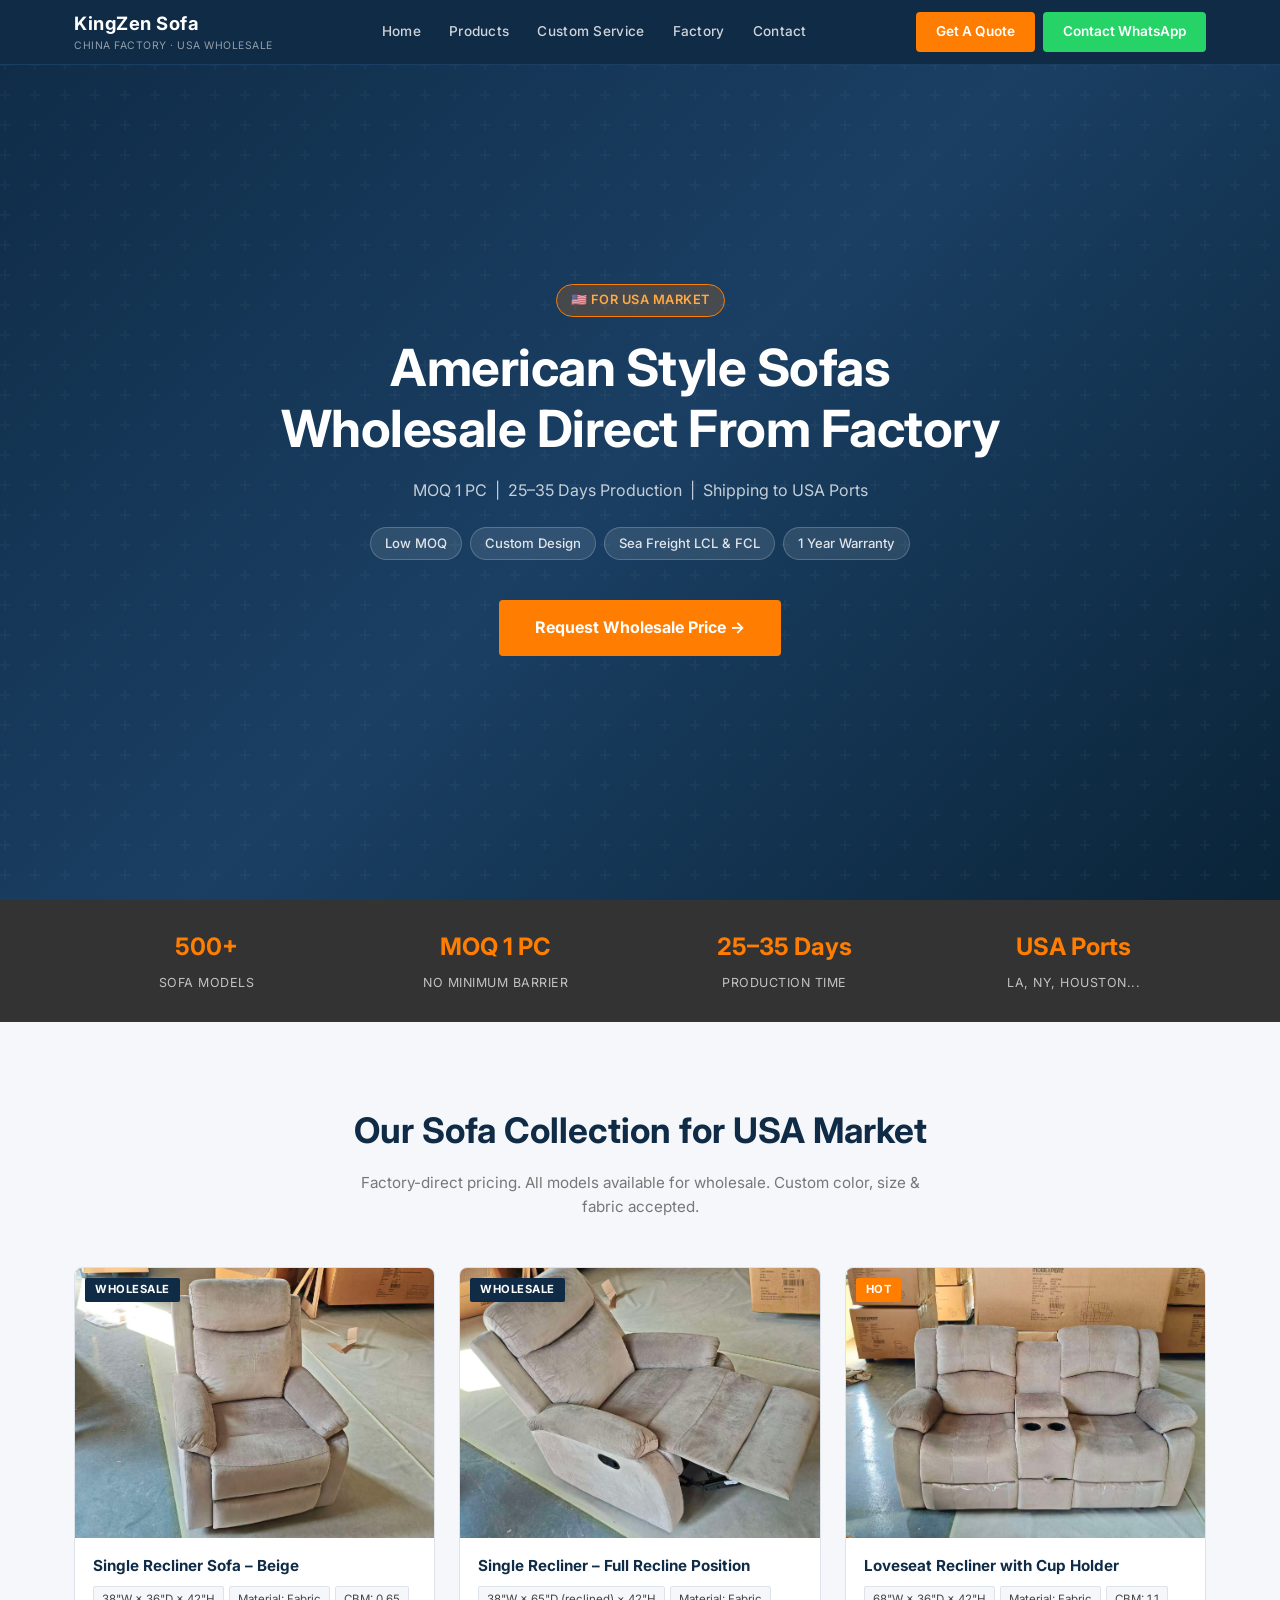
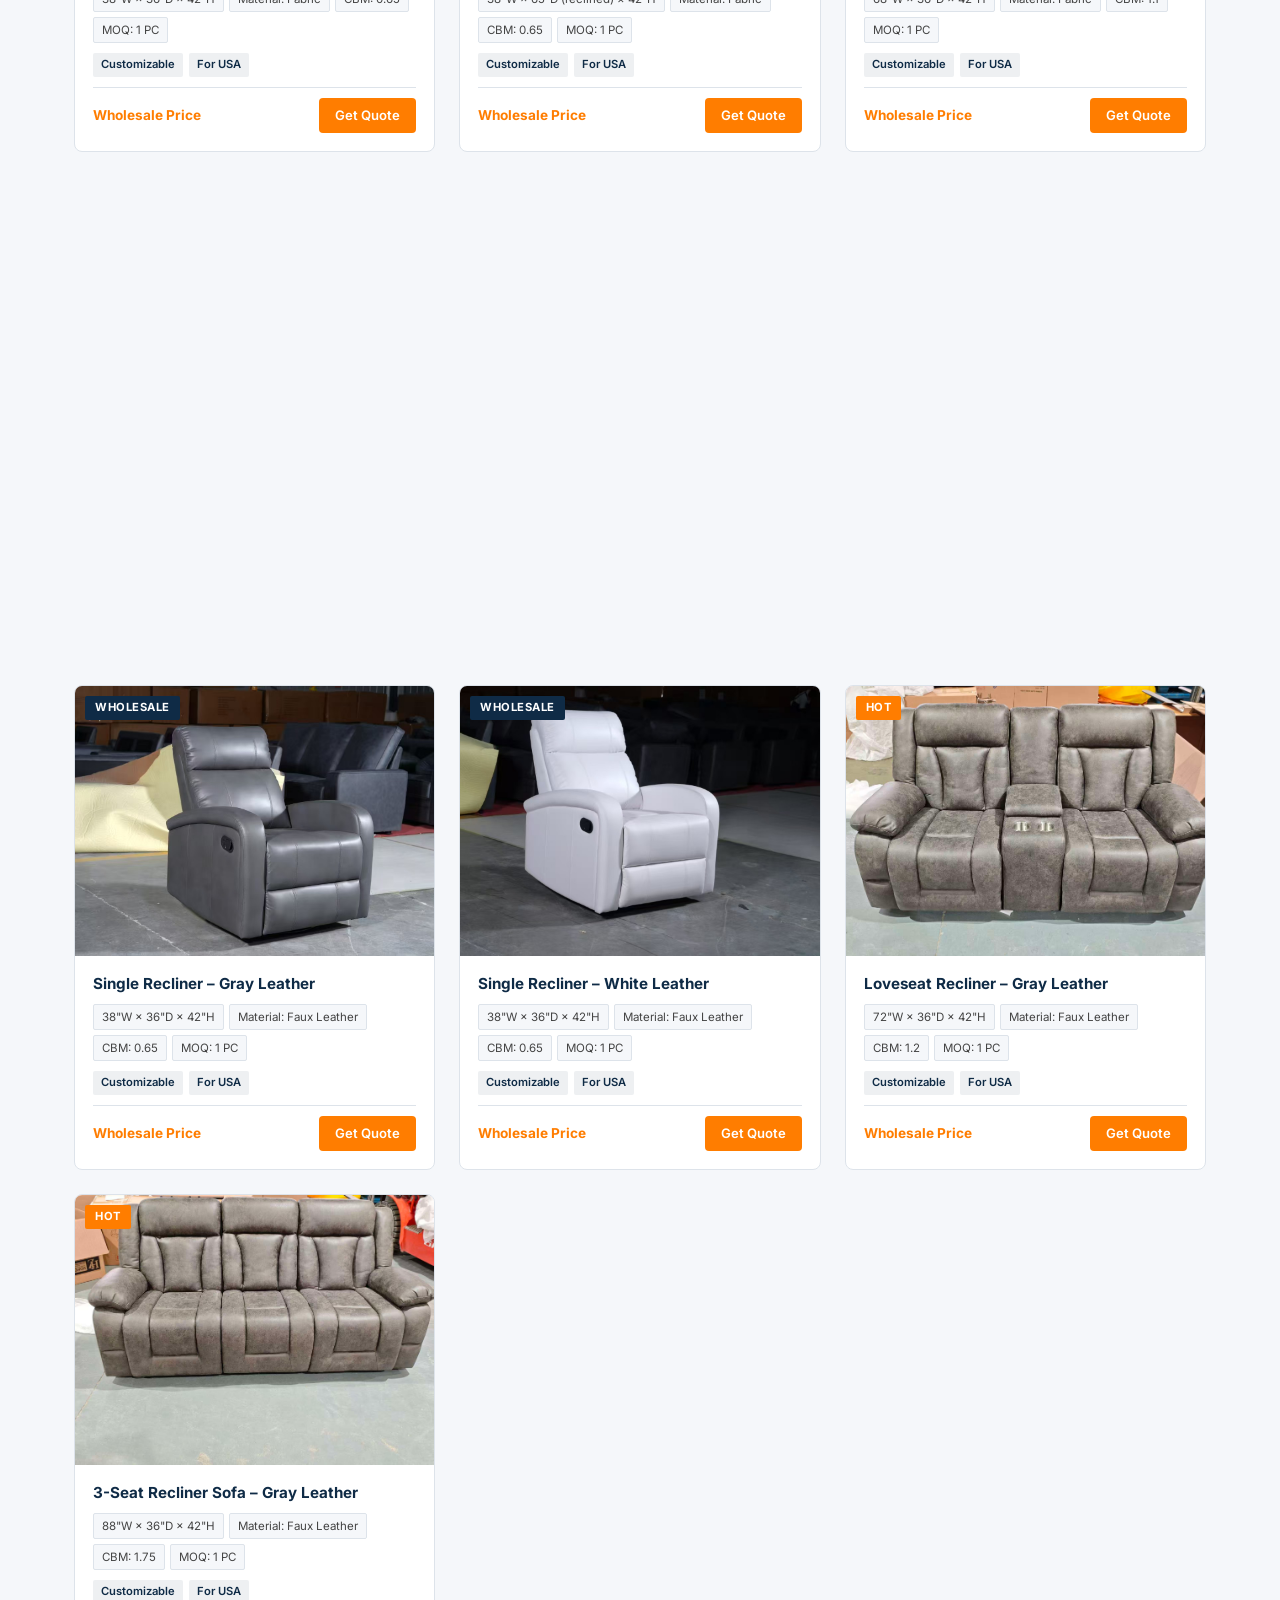
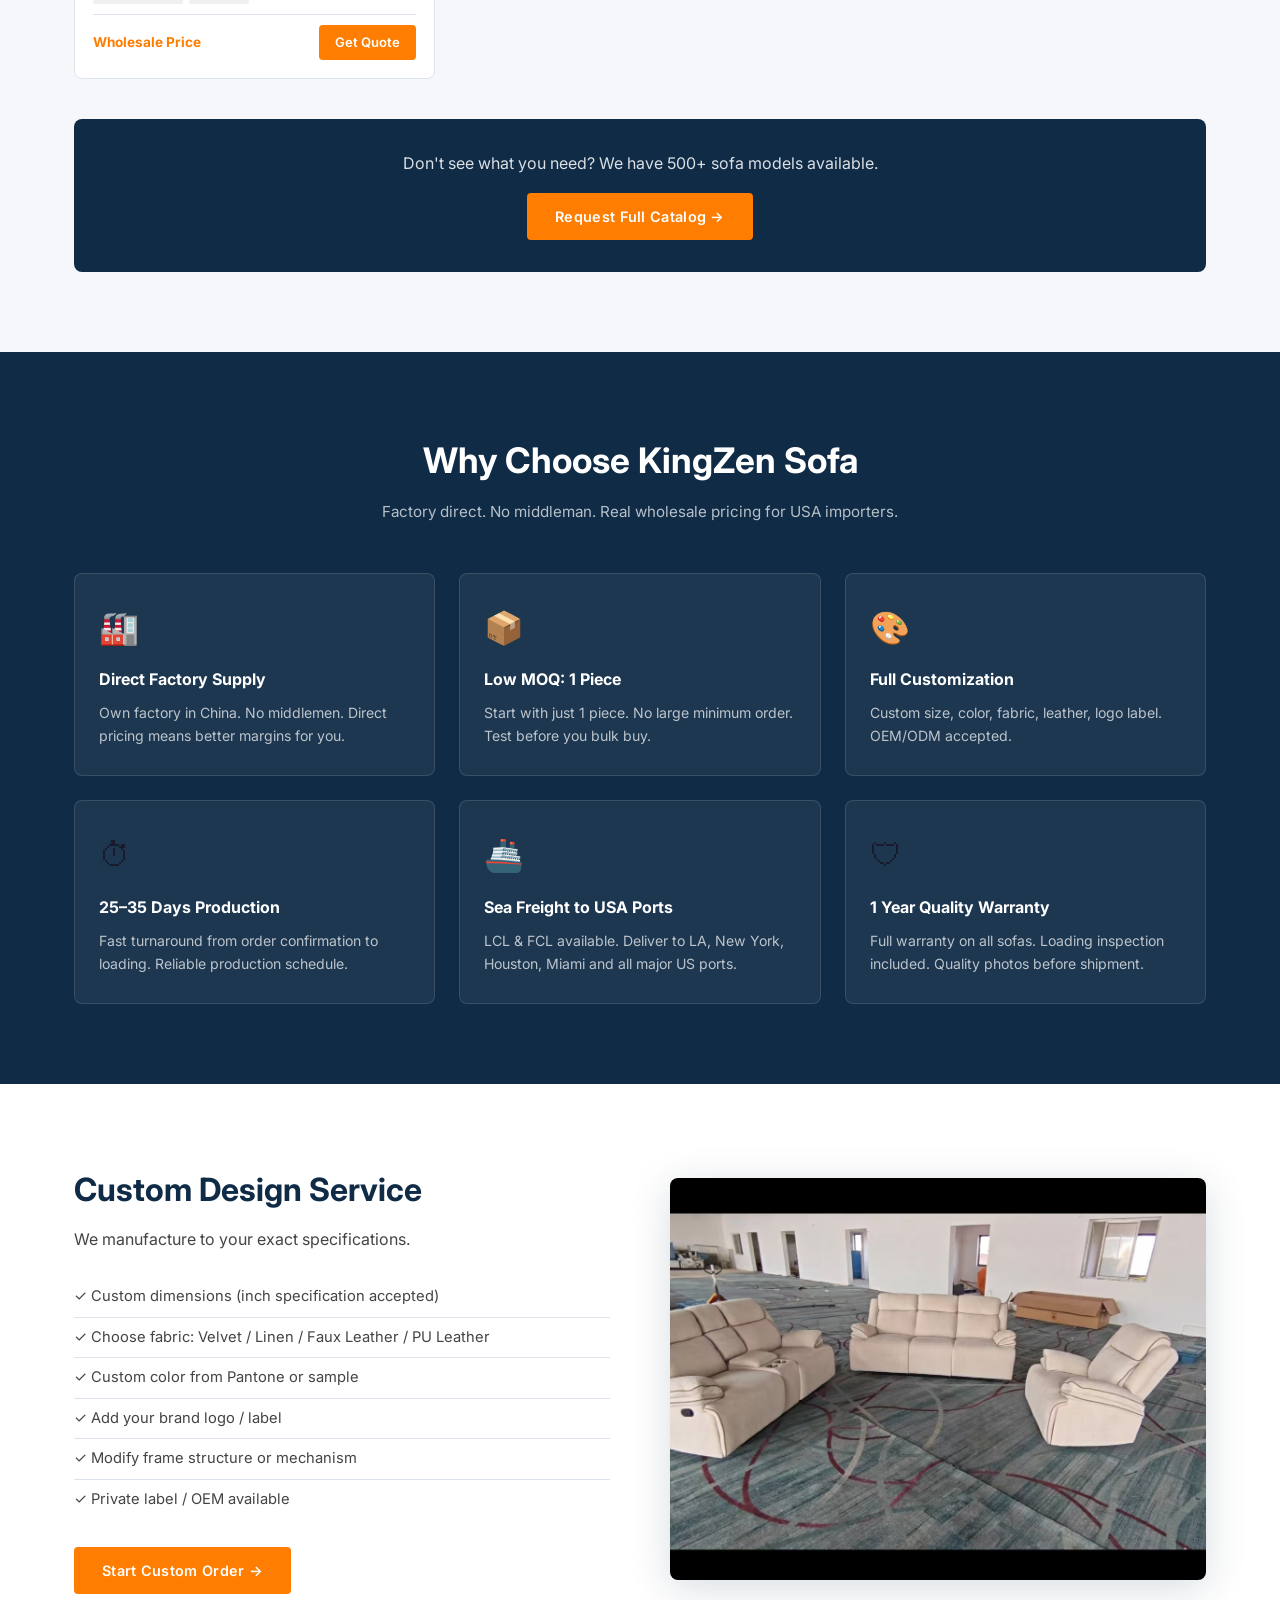
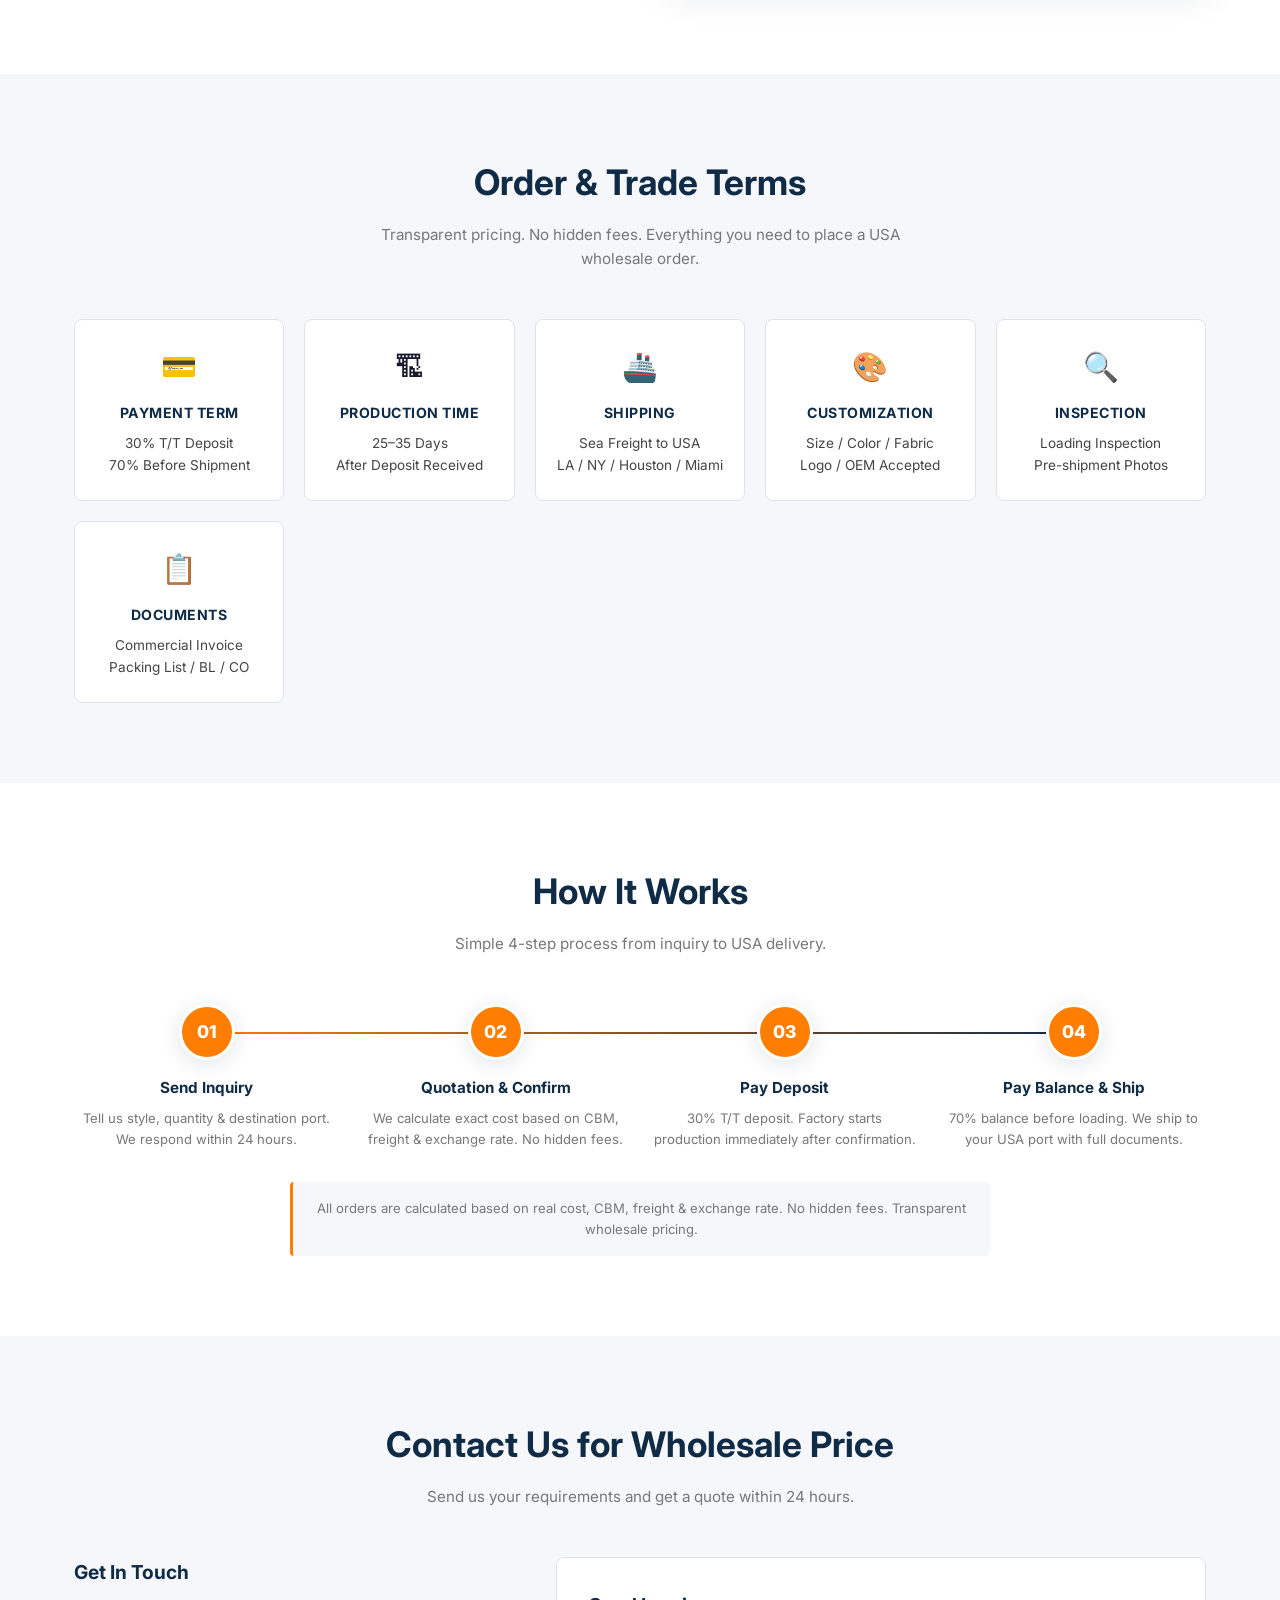
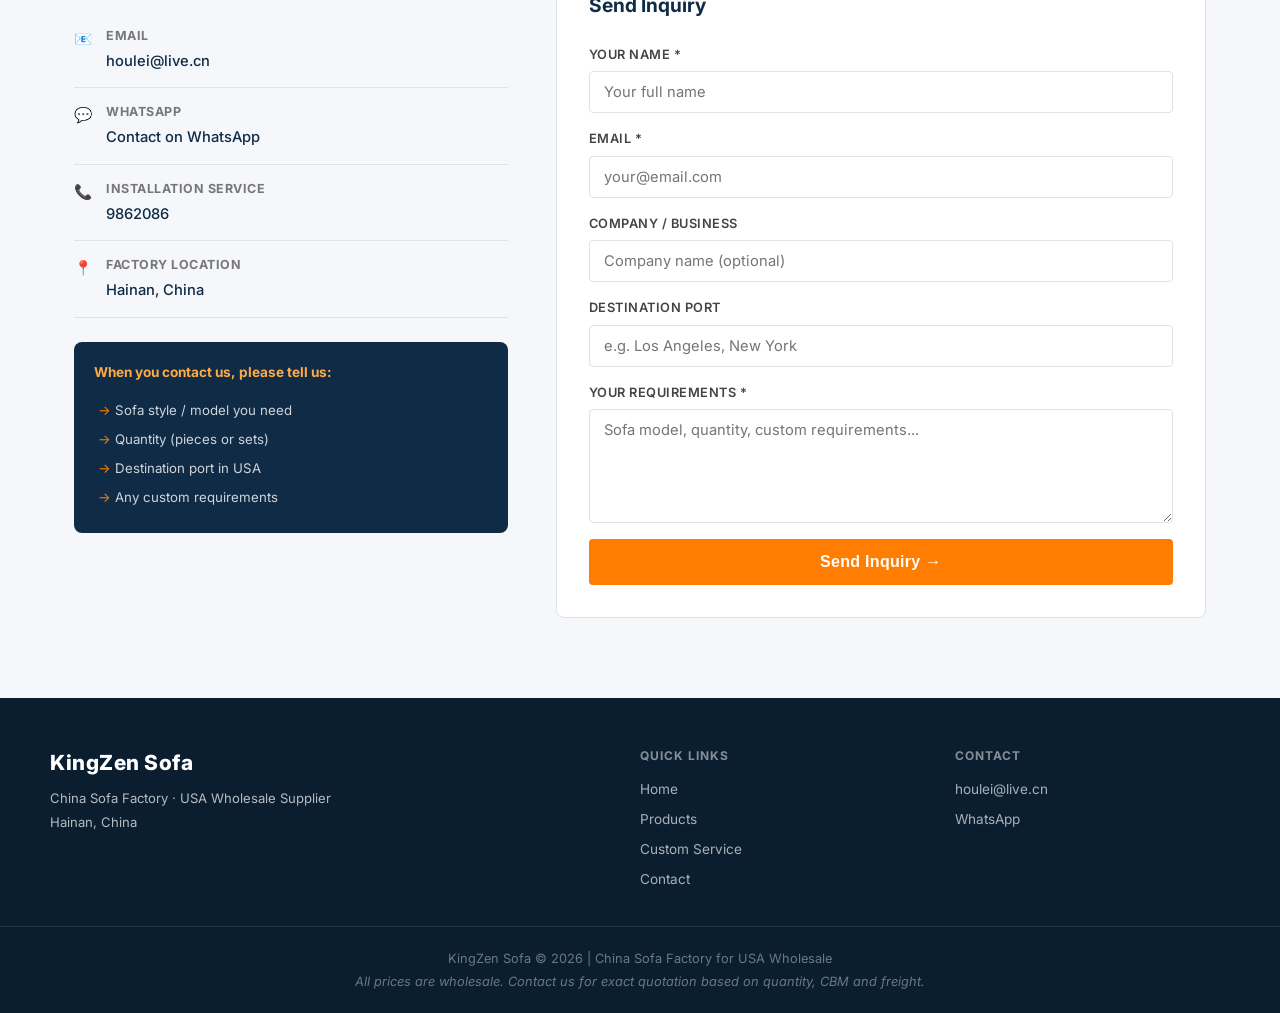
==== commit cd7399e0: "Complete redesign: USA B2B wholesale, full English, dark blue theme" ====
--- a/index.html
+++ b/index.html
@@ -1,36 +1,32 @@
 <!DOCTYPE html>
-<html lang="pt">
+<html lang="en">
 <head>
     <meta charset="UTF-8">
     <meta name="viewport" content="width=device-width, initial-scale=1.0">
-    
+
     <!-- SEO Meta Tags -->
-    <title>Kingzen Móveis & Vida - Sofás de Alta Qualidade | Global Shipping</title>
-    <meta name="description" content="Kingzen Móveis & Vida - Sofás premium de fábrica na China. Design moderno, materiais de alta qualidade. Reclináveis, conjuntos 3+2+1, couro e tecido. Entrega global. Preços desde 500€.">
-    <meta name="keywords" content="sofás premium, móveis China, sofá reclinável, sofá 3 lugares, sofá 2 lugares, Kingzen Móveis, sofás qualidade, sofá moderno, global shipping">
-    <meta name="author" content="Kingzen Móveis & Vida">
+    <title>KingZen Sofa – Wholesale Sofas for USA Market | China Factory Direct</title>
+    <meta name="description" content="KingZen Sofa - Direct from China sofa factory. Wholesale sofas for USA market. MOQ 1 PC, custom design, 25-35 days production, sea freight to USA ports. Get wholesale price now.">
+    <meta name="keywords" content="wholesale sofa USA, China sofa factory, bulk sofa order, sofa wholesale supplier, recliner sofa wholesale, fabric sofa manufacturer, sofa exporter China, B2B sofa supply">
+    <meta name="author" content="KingZen Sofa">
     <meta name="robots" content="index, follow">
-    
-    <!-- Open Graph / Facebook -->
+
+    <!-- Open Graph -->
     <meta property="og:type" content="website">
-    <meta property="og:url" content="https://leo-sofas.vercel.app/">
-    <meta property="og:title" content="Kingzen Móveis & Vida - Sofás Premium | Global Shipping">
-    <meta property="og:description" content="Sofás de alta qualidade, design moderno. Reclináveis, conjuntos completos. Entrega global, instalação incluída, garantia de 1 ano.">
-    <meta property="og:image" content="https://leo-sofas.vercel.app/images/图片_20260411021153_162_128.jpg">
-    
+    <meta property="og:url" content="https://kingzen.pages.dev/">
+    <meta property="og:title" content="KingZen Sofa – Wholesale Sofas for USA Market">
+    <meta property="og:description" content="China sofa factory direct. MOQ 1 PC, custom design, bulk orders, sea freight to USA ports.">
+    <meta property="og:image" content="https://kingzen.pages.dev/images/图片_20260411021153_162_128.jpg">
+
     <!-- Twitter -->
     <meta property="twitter:card" content="summary_large_image">
-    <meta property="twitter:url" content="https://leo-sofas.vercel.app/">
-    <meta property="twitter:title" content="Kingzen Móveis & Vida - Sofás Premium | Global Shipping">
-    <meta property="twitter:description" content="Sofás de alta qualidade, design moderno. Entrega global, instalação incluída, garantia de 1 ano.">
-    <meta property="twitter:image" content="https://leo-sofas.vercel.app/images/图片_20260411021153_162_128.jpg">
-    
-    <!-- Canonical URL -->
-    <link rel="canonical" href="https://leo-sofas.vercel.app/">
-    
+    <meta property="twitter:title" content="KingZen Sofa – Wholesale Sofas for USA Market">
+    <meta property="twitter:description" content="China sofa factory direct. MOQ 1 PC, custom design, bulk orders, sea freight to USA ports.">
+
+    <link rel="canonical" href="https://kingzen.pages.dev/">
     <link rel="stylesheet" href="styles.css">
-    <link href="https://fonts.googleapis.com/css2?family=Playfair+Display:ital,wght@0,400;0,500;1,400&family=Inter:wght@300;400;500&family=Noto+Sans+SC:wght@300;400;500&display=swap" rel="stylesheet">
-    
+    <link href="https://fonts.googleapis.com/css2?family=Inter:wght@300;400;500;600;700&family=Barlow:wght@400;500;600;700&display=swap" rel="stylesheet">
+
     <!-- Google Analytics 4 -->
     <script async src="https://www.googletagmanager.com/gtag/js?id=G-QZKXE2SSTT"></script>
     <script>
@@ -39,301 +35,573 @@
       gtag('js', new Date());
       gtag('config', 'G-QZKXE2SSTT');
     </script>
-    
-    <!-- Schema.org Structured Data -->
+
+    <!-- Schema.org -->
     <script type="application/ld+json">
     {
       "@context": "https://schema.org",
       "@type": "FurnitureStore",
-      "name": "Kingzen Móveis & Vida",
-      "alternateName": "幸福的家居生活馆",
-      "description": "Kingzen Móveis & Vida - Sofás premium de fábrica na China. Design moderno, entrega global. Reclináveis, conjuntos 3+2+1, materiais de alta qualidade.",
-      "url": "https://leo-sofas.vercel.app/",
-      "telephone": "+2389862086",
+      "name": "KingZen Sofa",
+      "description": "China sofa factory direct wholesale to USA market. MOQ 1 PC, custom design available.",
+      "url": "https://kingzen.pages.dev/",
+      "email": "houlei@live.cn",
       "address": {
         "@type": "PostalAddress",
-        "streetAddress": "幸福家居",
         "addressLocality": "Hainan",
         "addressCountry": "CN"
       },
-      "geo": {
-        "@type": "GeoCoordinates",
-        "latitude": "20.0440",
-        "longitude": "110.1999"
-      },
-      "openingHoursSpecification": {
-        "@type": "OpeningHoursSpecification",
-        "dayOfWeek": ["Monday", "Tuesday", "Wednesday", "Thursday", "Friday", "Saturday"],
-        "opens": "09:00",
-        "closes": "18:00"
-      },
-      "priceRange": "€€",
-      "paymentAccepted": "Email Contact",
-      "currenciesAccepted": "EUR",
-      "areaServed": {
-        "@type": "Place",
-        "name": "Global"
-      }
+      "areaServed": {"@type": "Country", "name": "United States"}
     }
     </script>
 </head>
 <body>
+
     <!-- Header -->
-    <header class="header">
-        <div class="container">
+    <header class="header" id="home">
+        <div class="container header-inner">
             <div class="logo">
-                <h1>幸福的家居生活馆</h1>
-                <span>Kingzen Móveis &amp; Vida</span>
+                <span class="logo-main">KingZen Sofa</span>
+                <span class="logo-sub">China Factory · USA Wholesale</span>
             </div>
             <nav class="nav">
-                <a href="#home" data-t="nav_home">Início</a>
-                <a href="#products" data-t="nav_sofas">Sofás</a>
-                <a href="#services" data-t="nav_services">Serviços</a>
-                <a href="#contact" data-t="nav_contact">Contacto</a>
-                <a href="#" onclick="openAdminModal(); return false;" data-t="nav_admin">Admin</a>
+                <a href="#home">Home</a>
+                <a href="#products">Products</a>
+                <a href="#custom">Custom Service</a>
+                <a href="#factory">Factory</a>
+                <a href="#contact">Contact</a>
             </nav>
-            <div class="language-selector">
-                <button class="lang-btn" data-lang="zh" onclick="setLanguage('zh')">中文</button>
-                <button class="lang-btn" data-lang="en" onclick="setLanguage('en')">EN</button>
-                <button class="lang-btn active" data-lang="pt" onclick="setLanguage('pt')">PT</button>
-            </div>
+            <div class="header-ctas">
+                <a href="#contact" class="btn-quote">Get A Quote</a>
+                <a href="https://wa.me/8613800000000?text=Hi%2C%20I'm%20interested%20in%20wholesale%20sofas%20for%20USA" target="_blank" class="btn-whatsapp">Contact WhatsApp</a>
+            </div>
+            <button class="mobile-menu-btn" onclick="toggleMobileMenu()">&#9776;</button>
+        </div>
+        <div class="mobile-nav" id="mobileNav">
+            <a href="#home" onclick="closeMobileMenu()">Home</a>
+            <a href="#products" onclick="closeMobileMenu()">Products</a>
+            <a href="#custom" onclick="closeMobileMenu()">Custom Service</a>
+            <a href="#factory" onclick="closeMobileMenu()">Factory</a>
+            <a href="#contact" onclick="closeMobileMenu()">Contact</a>
         </div>
     </header>
 
-    <!-- Hero Section -->
-    <section id="home" class="hero">
+    <!-- Hero / Banner -->
+    <section class="hero">
+        <div class="hero-overlay"></div>
         <div class="hero-content">
-            <h2 data-t="hero_title">Sofás Premium de Fábrica</h2>
-            <p data-t="hero_subtitle">Design moderno e qualidade superior — Entrega Global</p>
-            <div class="hero-features">
-                <span data-t="hero_delivery">Entrega em 2 meses</span>
-                <span data-t="hero_install">Instalação incluída</span>
-                <span data-t="hero_warranty">Garantia de 1 ano</span>
-            </div>
-            <a href="#products" class="btn-primary" data-t="hero_button">Ver Sofás</a>
+            <div class="hero-badge">🇺🇸 For USA Market</div>
+            <h1>American Style Sofas<br>Wholesale Direct From Factory</h1>
+            <p class="hero-sub">MOQ 1 PC &nbsp;|&nbsp; 25–35 Days Production &nbsp;|&nbsp; Shipping to USA Ports</p>
+            <div class="hero-tags">
+                <span>Low MOQ</span>
+                <span>Custom Design</span>
+                <span>Sea Freight LCL &amp; FCL</span>
+                <span>1 Year Warranty</span>
+            </div>
+            <a href="#contact" class="btn-hero">Request Wholesale Price →</a>
+        </div>
+    </section>
+
+    <!-- Stats Bar -->
+    <section class="stats-bar">
+        <div class="container stats-grid">
+            <div class="stat-item">
+                <span class="stat-num">500+</span>
+                <span class="stat-label">Sofa Models</span>
+            </div>
+            <div class="stat-item">
+                <span class="stat-num">MOQ 1 PC</span>
+                <span class="stat-label">No Minimum Barrier</span>
+            </div>
+            <div class="stat-item">
+                <span class="stat-num">25–35 Days</span>
+                <span class="stat-label">Production Time</span>
+            </div>
+            <div class="stat-item">
+                <span class="stat-num">USA Ports</span>
+                <span class="stat-label">LA, NY, Houston...</span>
+            </div>
         </div>
     </section>
 
     <!-- Products Section -->
     <section id="products" class="products">
         <div class="container">
-            <h2 class="section-title" data-t="products_title">Nossa Coleção de Sofás</h2>
-            <p class="section-subtitle" data-t="products_subtitle">Sofás de design contemporâneo, conforto excepcional e materiais premium</p>
-            
+            <div class="section-header">
+                <h2>Our Sofa Collection for USA Market</h2>
+                <p>Factory-direct pricing. All models available for wholesale. Custom color, size & fabric accepted.</p>
+            </div>
             <div class="products-grid">
-                <!-- Product 1: 单人功能沙发 - 米色布艺 -->
-                <div class="product-card">
-                    <div class="product-image">
-                        <img src="images/图片_20260411021153_162_128.jpg" alt="Poltrona Reclinável Bege">
-                    </div>
-                    <div class="product-info">
-                        <h3 data-t="product1_name">Poltrona Reclinável Bege</h3>
-                        <p class="product-desc" data-t="product1_desc">Tecido bege confortável, mecanismo reclinável</p>
-                        <div class="product-price">500€</div>
-                        <button class="btn-order" onclick="openOrderModal('Poltrona Reclinável Bege')" data-t="order_button">Encomendar</button>
-                    </div>
-                </div>
-
-                <!-- Product 2: 单人功能沙发展开 - 米色布艺 -->
-                <div class="product-card">
-                    <div class="product-image">
-                        <img src="images/图片_20260411021154_163_128.jpg" alt="Poltrona Reclinável Aberta">
-                    </div>
-                    <div class="product-info">
-                        <h3 data-t="product2_name">Poltrona Reclinável Aberta</h3>
-                        <p class="product-desc" data-t="product2_desc">Posição reclinada para máximo conforto</p>
-                        <div class="product-price">500€</div>
-                        <button class="btn-order" onclick="openOrderModal('Poltrona Reclinável Aberta')" data-t="order_button">Encomendar</button>
-                    </div>
-                </div>
-
-                <!-- Product 3: 双人功能沙发 - 米色带杯架 -->
-                <div class="product-card">
-                    <div class="product-image">
-                        <img src="images/图片_20260411021155_164_128.jpg" alt="Sofá 2 Lugares com Porta-copos">
-                    </div>
-                    <div class="product-info">
-                        <h3 data-t="product3_name">Sofá 2 Lugares com Porta-copos</h3>
-                        <p class="product-desc" data-t="product3_desc">Console central com porta-copos, tecido bege</p>
-                        <div class="product-price">500€</div>
-                        <button class="btn-order" onclick="openOrderModal('Sofá 2 Lugares com Porta-copos')" data-t="order_button">Encomendar</button>
-                    </div>
-                </div>
-
-                <!-- Product 4: 沙发组合 - 米色 -->
-                <div class="product-card">
-                    <div class="product-image">
-                        <img src="images/图片_20260411021146_158_128.jpg" alt="Conjunto Sofá Bege 3+2+1">
-                    </div>
-                    <div class="product-info">
-                        <h3 data-t="product4_name">Conjunto Sofá Bege 3+2+1</h3>
-                        <p class="product-desc" data-t="product4_desc">Conjunto completo: 3 lugares, 2 lugares e poltrona</p>
-                        <div class="product-price">500€</div>
-                        <button class="btn-order" onclick="openOrderModal('Conjunto Sofá Bege 3+2+1')" data-t="order_button">Encomendar</button>
-                    </div>
-                </div>
-
-                <!-- Product 5: 双人功能沙发 - 米色带杯架另一角度 -->
-                <div class="product-card">
-                    <div class="product-image">
-                        <img src="images/图片_20260411021150_160_128.jpg" alt="Sofá 2 Lugares Reclinável">
-                    </div>
-                    <div class="product-info">
-                        <h3 data-t="product5_name">Sofá 2 Lugares Reclinável</h3>
-                        <p class="product-desc" data-t="product5_desc">Dois lugares reclináveis com console central</p>
-                        <div class="product-price">500€</div>
-                        <button class="btn-order" onclick="openOrderModal('Sofá 2 Lugares Reclinável')" data-t="order_button">Encomendar</button>
-                    </div>
-                </div>
-
-                <!-- Product 6: 深灰色布艺沙发组合 -->
-                <div class="product-card">
-                    <div class="product-image">
-                        <img src="images/图片_20260411021200_168_128.jpg" alt="Conjunto Sofá Cinza Escuro">
-                    </div>
-                    <div class="product-info">
-                        <h3 data-t="product6_name">Conjunto Sofá Cinza Escuro</h3>
-                        <p class="product-desc" data-t="product6_desc">Conjunto 3+2+1 em tecido cinza escuro</p>
-                        <div class="product-price">500€</div>
-                        <button class="btn-order" onclick="openOrderModal('Conjunto Sofá Cinza Escuro')" data-t="order_button">Encomendar</button>
-                    </div>
-                </div>
-
-                <!-- Product 7: 灰色皮质单人功能沙发 -->
-                <div class="product-card">
-                    <div class="product-image">
-                        <img src="images/图片_20260411021201_169_128.jpg" alt="Poltrona Couro Cinza">
-                    </div>
-                    <div class="product-info">
-                        <h3 data-t="product7_name">Poltrona Couro Cinza</h3>
-                        <p class="product-desc" data-t="product7_desc">Couro sintético cinza, reclinável</p>
-                        <div class="product-price">500€</div>
-                        <button class="btn-order" onclick="openOrderModal('Poltrona Couro Cinza')" data-t="order_button">Encomendar</button>
-                    </div>
-                </div>
-
-                <!-- Product 8: 白色皮质单人功能沙发 -->
-                <div class="product-card">
-                    <div class="product-image">
-                        <img src="images/图片_20260411021202_170_128.jpg" alt="Poltrona Couro Branco">
-                    </div>
-                    <div class="product-info">
-                        <h3 data-t="product8_name">Poltrona Couro Branco</h3>
-                        <p class="product-desc" data-t="product8_desc">Couro branco elegante, design moderno</p>
-                        <div class="product-price">500€</div>
-                        <button class="btn-order" onclick="openOrderModal('Poltrona Couro Branco')" data-t="order_button">Encomendar</button>
-                    </div>
-                </div>
-
-                <!-- Product 9: 灰色皮质双人功能沙发 -->
-                <div class="product-card">
-                    <div class="product-image">
-                        <img src="images/图片_20260411021210_176_128.jpg" alt="Sofá 2 Lugares Couro Cinza">
-                    </div>
-                    <div class="product-info">
-                        <h3 data-t="product9_name">Sofá 2 Lugares Couro Cinza</h3>
-                        <p class="product-desc" data-t="product9_desc">Couro cinza com porta-copos metálicos</p>
-                        <div class="product-price">500€</div>
-                        <button class="btn-order" onclick="openOrderModal('Sofá 2 Lugares Couro Cinza')" data-t="order_button">Encomendar</button>
-                    </div>
-                </div>
-
-                <!-- Product 10: 灰色皮质三人位沙发 -->
-                <div class="product-card">
-                    <div class="product-image">
-                        <img src="images/图片_20260411021211_177_128.jpg" alt="Sofá 3 Lugares Couro Cinza">
-                    </div>
-                    <div class="product-info">
-                        <h3 data-t="product9_name">Sofá 3 Lugares Couro Cinza</h3>
-                        <p class="product-desc" data-t="product9_desc">Três lugares reclináveis, couro premium</p>
-                        <div class="product-price">500€</div>
-                        <button class="btn-order" onclick="openOrderModal('Sofá 3 Lugares Couro Cinza')" data-t="order_button">Encomendar</button>
-                    </div>
-                </div>
-                    </div>
-                    <div class="product-info">
-                        <h3>Sofá Azul Celeste</h3>
-                        <p class="product-desc">Azul suave com detalhes em matelassê, almofadas inclusas</p>
-                        <div class="product-price">500€</div>
-                        <button class="btn-order" onclick="openOrderModal('Sofá Azul Celeste')" data-t="order_button">Encomendar</button>
-                    </div>
-                </div>
-            </div>
-        </div>
-    </section>
-
-    <!-- Services Section -->
-    <section id="services" class="services">
+
+                <!-- Product 1 -->
+                <div class="product-card">
+                    <div class="product-image">
+                        <img src="images/图片_20260411021153_162_128.jpg" alt="Single Recliner Sofa Beige Fabric">
+                        <span class="tag-wholesale">Wholesale</span>
+                    </div>
+                    <div class="product-info">
+                        <h3>Single Recliner Sofa – Beige</h3>
+                        <div class="product-specs">
+                            <span>38"W × 36"D × 42"H</span>
+                            <span>Material: Fabric</span>
+                            <span>CBM: 0.65</span>
+                            <span>MOQ: 1 PC</span>
+                        </div>
+                        <div class="product-tags">
+                            <span>Customizable</span>
+                            <span>For USA</span>
+                        </div>
+                        <div class="product-price-row">
+                            <span class="price-label">Wholesale Price</span>
+                            <a href="#contact" class="btn-quote-sm">Get Quote</a>
+                        </div>
+                    </div>
+                </div>
+
+                <!-- Product 2 -->
+                <div class="product-card">
+                    <div class="product-image">
+                        <img src="images/图片_20260411021154_163_128.jpg" alt="Single Recliner Sofa Fully Reclined">
+                        <span class="tag-wholesale">Wholesale</span>
+                    </div>
+                    <div class="product-info">
+                        <h3>Single Recliner – Full Recline Position</h3>
+                        <div class="product-specs">
+                            <span>38"W × 65"D (reclined) × 42"H</span>
+                            <span>Material: Fabric</span>
+                            <span>CBM: 0.65</span>
+                            <span>MOQ: 1 PC</span>
+                        </div>
+                        <div class="product-tags">
+                            <span>Customizable</span>
+                            <span>For USA</span>
+                        </div>
+                        <div class="product-price-row">
+                            <span class="price-label">Wholesale Price</span>
+                            <a href="#contact" class="btn-quote-sm">Get Quote</a>
+                        </div>
+                    </div>
+                </div>
+
+                <!-- Product 3 -->
+                <div class="product-card">
+                    <div class="product-image">
+                        <img src="images/图片_20260411021155_164_128.jpg" alt="Loveseat Recliner Sofa with Cup Holder">
+                        <span class="tag-hot">Hot</span>
+                    </div>
+                    <div class="product-info">
+                        <h3>Loveseat Recliner with Cup Holder</h3>
+                        <div class="product-specs">
+                            <span>68"W × 36"D × 42"H</span>
+                            <span>Material: Fabric</span>
+                            <span>CBM: 1.1</span>
+                            <span>MOQ: 1 PC</span>
+                        </div>
+                        <div class="product-tags">
+                            <span>Customizable</span>
+                            <span>For USA</span>
+                        </div>
+                        <div class="product-price-row">
+                            <span class="price-label">Wholesale Price</span>
+                            <a href="#contact" class="btn-quote-sm">Get Quote</a>
+                        </div>
+                    </div>
+                </div>
+
+                <!-- Product 4 -->
+                <div class="product-card">
+                    <div class="product-image">
+                        <img src="images/图片_20260411021146_158_128.jpg" alt="Sofa Set 3+2+1 Beige Fabric">
+                        <span class="tag-hot">Best Seller</span>
+                    </div>
+                    <div class="product-info">
+                        <h3>Sofa Set 3+2+1 – Beige Fabric</h3>
+                        <div class="product-specs">
+                            <span>3-Seat: 88"W | 2-Seat: 68"W | Chair: 38"W</span>
+                            <span>Material: Fabric</span>
+                            <span>CBM: 3.2 (full set)</span>
+                            <span>MOQ: 1 Set</span>
+                        </div>
+                        <div class="product-tags">
+                            <span>Customizable</span>
+                            <span>For USA</span>
+                        </div>
+                        <div class="product-price-row">
+                            <span class="price-label">Wholesale Price</span>
+                            <a href="#contact" class="btn-quote-sm">Get Quote</a>
+                        </div>
+                    </div>
+                </div>
+
+                <!-- Product 5 -->
+                <div class="product-card">
+                    <div class="product-image">
+                        <img src="images/图片_20260411021150_160_128.jpg" alt="Loveseat Recliner Sofa Beige">
+                        <span class="tag-wholesale">Wholesale</span>
+                    </div>
+                    <div class="product-info">
+                        <h3>Loveseat Recliner – Console Center</h3>
+                        <div class="product-specs">
+                            <span>72"W × 36"D × 42"H</span>
+                            <span>Material: Fabric</span>
+                            <span>CBM: 1.2</span>
+                            <span>MOQ: 1 PC</span>
+                        </div>
+                        <div class="product-tags">
+                            <span>Customizable</span>
+                            <span>For USA</span>
+                        </div>
+                        <div class="product-price-row">
+                            <span class="price-label">Wholesale Price</span>
+                            <a href="#contact" class="btn-quote-sm">Get Quote</a>
+                        </div>
+                    </div>
+                </div>
+
+                <!-- Product 6 -->
+                <div class="product-card">
+                    <div class="product-image">
+                        <img src="images/图片_20260411021200_168_128.jpg" alt="Sofa Set Dark Gray Fabric">
+                        <span class="tag-wholesale">Wholesale</span>
+                    </div>
+                    <div class="product-info">
+                        <h3>Sofa Set 3+2+1 – Dark Gray Fabric</h3>
+                        <div class="product-specs">
+                            <span>3-Seat: 88"W | 2-Seat: 68"W | Chair: 38"W</span>
+                            <span>Material: Fabric</span>
+                            <span>CBM: 3.2 (full set)</span>
+                            <span>MOQ: 1 Set</span>
+                        </div>
+                        <div class="product-tags">
+                            <span>Customizable</span>
+                            <span>For USA</span>
+                        </div>
+                        <div class="product-price-row">
+                            <span class="price-label">Wholesale Price</span>
+                            <a href="#contact" class="btn-quote-sm">Get Quote</a>
+                        </div>
+                    </div>
+                </div>
+
+                <!-- Product 7 -->
+                <div class="product-card">
+                    <div class="product-image">
+                        <img src="images/图片_20260411021201_169_128.jpg" alt="Single Recliner Gray Leather">
+                        <span class="tag-wholesale">Wholesale</span>
+                    </div>
+                    <div class="product-info">
+                        <h3>Single Recliner – Gray Leather</h3>
+                        <div class="product-specs">
+                            <span>38"W × 36"D × 42"H</span>
+                            <span>Material: Faux Leather</span>
+                            <span>CBM: 0.65</span>
+                            <span>MOQ: 1 PC</span>
+                        </div>
+                        <div class="product-tags">
+                            <span>Customizable</span>
+                            <span>For USA</span>
+                        </div>
+                        <div class="product-price-row">
+                            <span class="price-label">Wholesale Price</span>
+                            <a href="#contact" class="btn-quote-sm">Get Quote</a>
+                        </div>
+                    </div>
+                </div>
+
+                <!-- Product 8 -->
+                <div class="product-card">
+                    <div class="product-image">
+                        <img src="images/图片_20260411021202_170_128.jpg" alt="Single Recliner White Leather">
+                        <span class="tag-wholesale">Wholesale</span>
+                    </div>
+                    <div class="product-info">
+                        <h3>Single Recliner – White Leather</h3>
+                        <div class="product-specs">
+                            <span>38"W × 36"D × 42"H</span>
+                            <span>Material: Faux Leather</span>
+                            <span>CBM: 0.65</span>
+                            <span>MOQ: 1 PC</span>
+                        </div>
+                        <div class="product-tags">
+                            <span>Customizable</span>
+                            <span>For USA</span>
+                        </div>
+                        <div class="product-price-row">
+                            <span class="price-label">Wholesale Price</span>
+                            <a href="#contact" class="btn-quote-sm">Get Quote</a>
+                        </div>
+                    </div>
+                </div>
+
+                <!-- Product 9 -->
+                <div class="product-card">
+                    <div class="product-image">
+                        <img src="images/图片_20260411021210_176_128.jpg" alt="Loveseat Recliner Gray Leather">
+                        <span class="tag-hot">Hot</span>
+                    </div>
+                    <div class="product-info">
+                        <h3>Loveseat Recliner – Gray Leather</h3>
+                        <div class="product-specs">
+                            <span>72"W × 36"D × 42"H</span>
+                            <span>Material: Faux Leather</span>
+                            <span>CBM: 1.2</span>
+                            <span>MOQ: 1 PC</span>
+                        </div>
+                        <div class="product-tags">
+                            <span>Customizable</span>
+                            <span>For USA</span>
+                        </div>
+                        <div class="product-price-row">
+                            <span class="price-label">Wholesale Price</span>
+                            <a href="#contact" class="btn-quote-sm">Get Quote</a>
+                        </div>
+                    </div>
+                </div>
+
+                <!-- Product 10 -->
+                <div class="product-card">
+                    <div class="product-image">
+                        <img src="images/图片_20260411021211_177_128.jpg" alt="3-Seat Recliner Sofa Gray Leather">
+                        <span class="tag-hot">Hot</span>
+                    </div>
+                    <div class="product-info">
+                        <h3>3-Seat Recliner Sofa – Gray Leather</h3>
+                        <div class="product-specs">
+                            <span>88"W × 36"D × 42"H</span>
+                            <span>Material: Faux Leather</span>
+                            <span>CBM: 1.75</span>
+                            <span>MOQ: 1 PC</span>
+                        </div>
+                        <div class="product-tags">
+                            <span>Customizable</span>
+                            <span>For USA</span>
+                        </div>
+                        <div class="product-price-row">
+                            <span class="price-label">Wholesale Price</span>
+                            <a href="#contact" class="btn-quote-sm">Get Quote</a>
+                        </div>
+                    </div>
+                </div>
+
+            </div>
+            <div class="products-cta">
+                <p>Don't see what you need? We have 500+ sofa models available.</p>
+                <a href="#contact" class="btn-primary">Request Full Catalog →</a>
+            </div>
+        </div>
+    </section>
+
+    <!-- Why Choose Us -->
+    <section id="factory" class="why-us">
         <div class="container">
-            <h2 class="section-title" data-t="services_title">Nossos Serviços</h2>
-            <div class="services-grid">
-                <div class="service-card">
-                    <span class="service-icon">↗</span>
-                    <h3>Como Encomendar</h3>
-                    <ul>
-                        <li>Envie email para encomendar online</li>
-                        <li>Escolha o modelo e cor do sofá</li>
-                        <li>Pagamento de sinal: <strong>200€</strong></li>
-                        <li>Prazo de entrega: <strong>2 meses</strong></li>
-                    </ul>
-                </div>
-                <div class="service-card">
-                    <span class="service-icon">→</span>
-                    <h3>Entrega Global e Instalação</h3>
-                    <ul>
-                        <li>Fornecimento global — Entrega direta à sua casa</li>
-                        <li>Serviço de instalação incluído</li>
-                        <li>Montagem profissional no local</li>
-                        <li>Retirada de embalagens</li>
-                    </ul>
-                </div>
-                <div class="service-card">
-                    <span class="service-icon">◇</span>
-                    <h3>Garantia</h3>
-                    <ul>
-                        <li>Garantia de <strong>1 ano</strong> em todos os sofás</li>
-                        <li>Cobertura de defeitos de fabricação</li>
-                        <li>Suporte pós-venda dedicado</li>
-                        <li>Peças de reposição disponíveis</li>
-                    </ul>
-                </div>
-            </div>
-        </div>
-    </section>
-
-    <!-- Contact Section -->
+            <div class="section-header light">
+                <h2>Why Choose KingZen Sofa</h2>
+                <p>Factory direct. No middleman. Real wholesale pricing for USA importers.</p>
+            </div>
+            <div class="why-grid">
+                <div class="why-card">
+                    <div class="why-icon">🏭</div>
+                    <h3>Direct Factory Supply</h3>
+                    <p>Own factory in China. No middlemen. Direct pricing means better margins for you.</p>
+                </div>
+                <div class="why-card">
+                    <div class="why-icon">📦</div>
+                    <h3>Low MOQ: 1 Piece</h3>
+                    <p>Start with just 1 piece. No large minimum order. Test before you bulk buy.</p>
+                </div>
+                <div class="why-card">
+                    <div class="why-icon">🎨</div>
+                    <h3>Full Customization</h3>
+                    <p>Custom size, color, fabric, leather, logo label. OEM/ODM accepted.</p>
+                </div>
+                <div class="why-card">
+                    <div class="why-icon">⏱</div>
+                    <h3>25–35 Days Production</h3>
+                    <p>Fast turnaround from order confirmation to loading. Reliable production schedule.</p>
+                </div>
+                <div class="why-card">
+                    <div class="why-icon">🚢</div>
+                    <h3>Sea Freight to USA Ports</h3>
+                    <p>LCL & FCL available. Deliver to LA, New York, Houston, Miami and all major US ports.</p>
+                </div>
+                <div class="why-card">
+                    <div class="why-icon">🛡</div>
+                    <h3>1 Year Quality Warranty</h3>
+                    <p>Full warranty on all sofas. Loading inspection included. Quality photos before shipment.</p>
+                </div>
+            </div>
+        </div>
+    </section>
+
+    <!-- Custom Service -->
+    <section id="custom" class="custom-section">
+        <div class="container custom-inner">
+            <div class="custom-text">
+                <h2>Custom Design Service</h2>
+                <p class="custom-lead">We manufacture to your exact specifications.</p>
+                <ul class="custom-list">
+                    <li>✓ Custom dimensions (inch specification accepted)</li>
+                    <li>✓ Choose fabric: Velvet / Linen / Faux Leather / PU Leather</li>
+                    <li>✓ Custom color from Pantone or sample</li>
+                    <li>✓ Add your brand logo / label</li>
+                    <li>✓ Modify frame structure or mechanism</li>
+                    <li>✓ Private label / OEM available</li>
+                </ul>
+                <a href="#contact" class="btn-primary">Start Custom Order →</a>
+            </div>
+            <div class="custom-image">
+                <img src="images/图片_20260411021146_158_128.jpg" alt="Custom Sofa Manufacturing China">
+            </div>
+        </div>
+    </section>
+
+    <!-- Trade Terms -->
+    <section class="trade-terms">
+        <div class="container">
+            <div class="section-header">
+                <h2>Order &amp; Trade Terms</h2>
+                <p>Transparent pricing. No hidden fees. Everything you need to place a USA wholesale order.</p>
+            </div>
+            <div class="terms-grid">
+                <div class="term-item">
+                    <div class="term-icon">💳</div>
+                    <h4>Payment Term</h4>
+                    <p>30% T/T Deposit<br>70% Before Shipment</p>
+                </div>
+                <div class="term-item">
+                    <div class="term-icon">🏗</div>
+                    <h4>Production Time</h4>
+                    <p>25–35 Days<br>After Deposit Received</p>
+                </div>
+                <div class="term-item">
+                    <div class="term-icon">🚢</div>
+                    <h4>Shipping</h4>
+                    <p>Sea Freight to USA<br>LA / NY / Houston / Miami</p>
+                </div>
+                <div class="term-item">
+                    <div class="term-icon">🎨</div>
+                    <h4>Customization</h4>
+                    <p>Size / Color / Fabric<br>Logo / OEM Accepted</p>
+                </div>
+                <div class="term-item">
+                    <div class="term-icon">🔍</div>
+                    <h4>Inspection</h4>
+                    <p>Loading Inspection<br>Pre-shipment Photos</p>
+                </div>
+                <div class="term-item">
+                    <div class="term-icon">📋</div>
+                    <h4>Documents</h4>
+                    <p>Commercial Invoice<br>Packing List / BL / CO</p>
+                </div>
+            </div>
+        </div>
+    </section>
+
+    <!-- How It Works -->
+    <section class="how-it-works">
+        <div class="container">
+            <div class="section-header">
+                <h2>How It Works</h2>
+                <p>Simple 4-step process from inquiry to USA delivery.</p>
+            </div>
+            <div class="steps-grid">
+                <div class="step-item">
+                    <div class="step-num">01</div>
+                    <h4>Send Inquiry</h4>
+                    <p>Tell us style, quantity &amp; destination port. We respond within 24 hours.</p>
+                </div>
+                <div class="step-item">
+                    <div class="step-num">02</div>
+                    <h4>Quotation &amp; Confirm</h4>
+                    <p>We calculate exact cost based on CBM, freight &amp; exchange rate. No hidden fees.</p>
+                </div>
+                <div class="step-item">
+                    <div class="step-num">03</div>
+                    <h4>Pay Deposit</h4>
+                    <p>30% T/T deposit. Factory starts production immediately after confirmation.</p>
+                </div>
+                <div class="step-item">
+                    <div class="step-num">04</div>
+                    <h4>Pay Balance &amp; Ship</h4>
+                    <p>70% balance before loading. We ship to your USA port with full documents.</p>
+                </div>
+            </div>
+            <p class="how-note">All orders are calculated based on real cost, CBM, freight &amp; exchange rate. No hidden fees. Transparent wholesale pricing.</p>
+        </div>
+    </section>
+
+    <!-- Contact -->
     <section id="contact" class="contact">
         <div class="container">
-            <h2 class="section-title" data-t="contact_title">Contacto</h2>
-            <div class="contact-content">
+            <div class="section-header">
+                <h2>Contact Us for Wholesale Price</h2>
+                <p>Send us your requirements and get a quote within 24 hours.</p>
+            </div>
+            <div class="contact-inner">
                 <div class="contact-info">
-                    <h3>Localização</h3>
-                    <p><strong>幸福的家居生活馆 - Kingzen Móveis & Vida</strong></p>
-                    <p>Hainan, China</p>
-                    <p>中国海南</p>
-                    
-                    <h3>Contacto</h3>
-                    <p>Telefone: 9818185</p>
-                    <p>WhatsApp: 9818185</p>
-                    <p>Email: <a href="mailto:houlei@live.cn" style="color:var(--accent-color)">houlei@live.cn</a></p>
-                    <p style="margin-top:10px;color:var(--text-light);font-size:0.9rem;">Serviço de Instalação: 9862086</p>
-                    
-                    <h3>Horário</h3>
-                    <p>Segunda a Sábado: 9h - 18h</p>
-                    <p>Domingo: Fechado</p>
-                    
-                    <h3>Pagamento</h3>
-                    <p>Para detalhes de pagamento, entre em contacto via email.</p>
-                    <p><a href="mailto:houlei@live.cn" style="color:#b8956a;text-decoration:none;">houlei@live.cn</a></p>
-                </div>
-                <div class="contact-form">
-                    <h3>Enviar Mensagem</h3>
-                    <form id="contactForm">
-                        <input type="text" placeholder="Seu Nome" required>
-                        <input type="tel" placeholder="Telefone" required>
-                        <input type="email" placeholder="Email">
-                        <textarea placeholder="Mensagem ou pedido de encomenda" rows="4"></textarea>
-                        <button type="submit" class="btn-primary">Enviar Mensagem</button>
+                    <h3>Get In Touch</h3>
+                    <div class="contact-item">
+                        <span class="contact-icon">📧</span>
+                        <div>
+                            <strong>Email</strong>
+                            <a href="mailto:houlei@live.cn">houlei@live.cn</a>
+                        </div>
+                    </div>
+                    <div class="contact-item">
+                        <span class="contact-icon">💬</span>
+                        <div>
+                            <strong>WhatsApp</strong>
+                            <a href="https://wa.me/8613800000000?text=Hi%2C%20I'm%20interested%20in%20wholesale%20sofas%20for%20USA" target="_blank">Contact on WhatsApp</a>
+                        </div>
+                    </div>
+                    <div class="contact-item">
+                        <span class="contact-icon">📞</span>
+                        <div>
+                            <strong>Installation Service</strong>
+                            <span>9862086</span>
+                        </div>
+                    </div>
+                    <div class="contact-item">
+                        <span class="contact-icon">📍</span>
+                        <div>
+                            <strong>Factory Location</strong>
+                            <span>Hainan, China</span>
+                        </div>
+                    </div>
+                    <div class="quote-box">
+                        <h4>When you contact us, please tell us:</h4>
+                        <ul>
+                            <li>Sofa style / model you need</li>
+                            <li>Quantity (pieces or sets)</li>
+                            <li>Destination port in USA</li>
+                            <li>Any custom requirements</li>
+                        </ul>
+                    </div>
+                </div>
+                <div class="contact-form-wrap">
+                    <h3>Send Inquiry</h3>
+                    <form id="contactForm" class="contact-form">
+                        <div class="form-group">
+                            <label>Your Name *</label>
+                            <input type="text" name="name" placeholder="Your full name" required>
+                        </div>
+                        <div class="form-group">
+                            <label>Email *</label>
+                            <input type="email" name="email" placeholder="your@email.com" required>
+                        </div>
+                        <div class="form-group">
+                            <label>Company / Business</label>
+                            <input type="text" name="company" placeholder="Company name (optional)">
+                        </div>
+                        <div class="form-group">
+                            <label>Destination Port</label>
+                            <input type="text" name="port" placeholder="e.g. Los Angeles, New York">
+                        </div>
+                        <div class="form-group">
+                            <label>Your Requirements *</label>
+                            <textarea name="message" rows="5" placeholder="Sofa model, quantity, custom requirements..." required></textarea>
+                        </div>
+                        <button type="submit" class="btn-submit">Send Inquiry →</button>
                     </form>
                 </div>
             </div>
@@ -342,80 +610,86 @@
 
     <!-- Footer -->
     <footer class="footer">
-        <div class="container">
-            <div class="footer-content">
-                <div class="footer-logo">
-                    <h3>幸福的家居生活馆</h3>
-                    <p>Kingzen Móveis &amp; Vida — Sofás de Qualidade</p>
-                </div>
-                <div class="footer-links">
-                    <a href="#home">Início</a>
-                    <a href="#products">Sofás</a>
-                    <a href="#services">Serviços</a>
-                    <a href="#contact">Contacto</a>
-                </div>
-            </div>
-            <div class="footer-bottom">
-                <p>&copy; 2026 幸福的家居生活馆 — Kingzen Móveis &amp; Vida. Todos os direitos reservados.</p>
-                <p>Fornecimento global com qualidade e confiança.</p>
+        <div class="container footer-inner">
+            <div class="footer-brand">
+                <div class="footer-logo">KingZen Sofa</div>
+                <p>China Sofa Factory · USA Wholesale Supplier</p>
+                <p>Hainan, China</p>
+            </div>
+            <div class="footer-links">
+                <h4>Quick Links</h4>
+                <a href="#home">Home</a>
+                <a href="#products">Products</a>
+                <a href="#custom">Custom Service</a>
+                <a href="#contact">Contact</a>
+            </div>
+            <div class="footer-contact">
+                <h4>Contact</h4>
+                <a href="mailto:houlei@live.cn">houlei@live.cn</a>
+                <a href="https://wa.me/8613800000000" target="_blank">WhatsApp</a>
+            </div>
+        </div>
+        <div class="footer-bottom">
+            <div class="container">
+                <p>KingZen Sofa &copy; 2026 | China Sofa Factory for USA Wholesale</p>
+                <p class="footer-disclaimer">All prices are wholesale. Contact us for exact quotation based on quantity, CBM and freight.</p>
             </div>
         </div>
     </footer>
 
-    <!-- Order Modal -->
+    <!-- Order Modal (Email) -->
     <div id="orderModal" class="modal">
         <div class="modal-content">
             <span class="close" onclick="closeOrderModal()">&times;</span>
-            <h2>Encomendar Sofá</h2>
+            <h2>Request Wholesale Price</h2>
             <p id="selectedSofa"></p>
-            <div class="order-email-info" style="background:#f8f8f8;padding:20px;border-radius:4px;margin:20px 0;">
-                <p style="margin-bottom:15px;">Para encomendar, envie um email com as seguintes informações:</p>
-                <ul style="margin-left:20px;margin-bottom:15px;line-height:1.8;">
-                    <li>Nome do sofá desejado</li>
-                    <li>Seu nome completo</li>
-                    <li>Telefone de contacto</li>
-                    <li>Cor preferida (se aplicável)</li>
+            <div class="order-email-info">
+                <p>To get wholesale pricing, send us an email with:</p>
+                <ul>
+                    <li>Product name / model</li>
+                    <li>Quantity needed</li>
+                    <li>Destination port (USA)</li>
+                    <li>Any custom requirements</li>
                 </ul>
                 <p style="text-align:center;margin:20px 0;">
-                    <a href="mailto:houlei@live.cn?subject=Encomenda%20de%20Sofá" class="btn-primary" style="display:inline-block;padding:12px 30px;text-decoration:none;">Enviar Email de Encomenda</a>
+                    <a href="mailto:houlei@live.cn?subject=Wholesale%20Sofa%20Inquiry%20-%20USA" class="btn-primary" style="display:inline-block;padding:14px 32px;text-decoration:none;">Send Email Inquiry →</a>
                 </p>
-                <p style="font-size:0.9rem;color:#666;text-align:center;">
-                    Sinal necessário: <strong>200€</strong> | Prazo de entrega: <strong>2 meses</strong>
+                <p style="font-size:0.85rem;color:#888;text-align:center;">
+                    Deposit: 30% T/T &nbsp;|&nbsp; Production: 25–35 Days &nbsp;|&nbsp; Ships to USA Ports
                 </p>
             </div>
         </div>
     </div>
 
-    <!-- Admin Login Modal -->
+    <!-- Admin Modal -->
     <div id="adminModal" class="modal">
-        <div class="modal-content">
+        <div class="modal-content modal-admin">
             <span class="close" onclick="closeAdminModal()">&times;</span>
             <h2>Admin Login</h2>
             <form id="adminForm">
-                <input type="text" id="adminUser" placeholder="Username" required>
-                <input type="password" id="adminPass" placeholder="Password" required>
-                <button type="submit" class="btn-primary">Login</button>
+                <div class="form-group">
+                    <input type="text" id="adminUser" placeholder="Username" required>
+                </div>
+                <div class="form-group">
+                    <input type="password" id="adminPass" placeholder="Password" required>
+                </div>
+                <button type="submit" class="btn-submit">Login</button>
             </form>
         </div>
     </div>
 
     <!-- Admin Panel -->
-    <div id="adminPanel" class="admin-panel" style="display:none;">
-        <div class="admin-content">
-            <h2>Painel de Administração</h2>
-            <div class="admin-stats">
-                <h3>Estatísticas de Encomendas</h3>
-                <p>Total de encomendas: <span id="orderCount">0</span></p>
-            </div>
-            <div class="admin-orders">
-                <h3>Encomendas Recentes</h3>
-                <div id="ordersList"></div>
-            </div>
-            <button onclick="logoutAdmin()" class="btn-secondary">Logout</button>
-        </div>
+    <div id="adminPanel" style="display:none;" class="admin-panel">
+        <div class="admin-header">
+            <h3>KingZen Admin Panel</h3>
+            <div>
+                <span>Orders: <strong id="orderCount">0</strong></span>
+                <button onclick="logoutAdmin()" class="btn-logout">Logout</button>
+            </div>
+        </div>
+        <div id="ordersList"></div>
     </div>
 
-    <script src="translations.js"></script>
     <script src="script.js"></script>
 </body>
 </html>
--- a/styles.css
+++ b/styles.css
@@ -1,858 +1,886 @@
-/* Reset and Base Styles */
-* {
-    margin: 0;
-    padding: 0;
-    box-sizing: border-box;
-}
-
+/* ===== ROOT VARIABLES ===== */
 :root {
-    --primary-color: #2c2c2c;
-    --secondary-color: #5a5a5a;
-    --accent-color: #b8956a;
-    --text-dark: #1f1f1f;
-    --text-light: #7a7a7a;
-    --text-mid: #555;
-    --bg-light: #f8f8f8;
+    --primary: #0F2B46;
+    --primary-dark: #091d30;
+    --primary-light: #1a3f63;
+    --gray-dark: #333333;
+    --gray-mid: #555555;
+    --gray-light: #888888;
+    --accent: #FF7D00;
+    --accent-hover: #e06d00;
     --bg-white: #ffffff;
-    --bg-cream: #f5f5f3;
-    --border: #e0dedb;
-    --shadow: 0 1px 3px rgba(0,0,0,0.06);
-    --shadow-hover: 0 8px 30px rgba(0,0,0,0.1);
-    --transition: all 0.3s ease;
-}
-
+    --bg-light: #f5f7fa;
+    --bg-dark: #0a1e30;
+    --border: #dde3ea;
+    --text-dark: #1a1a2e;
+    --text-mid: #444;
+    --text-light: #777;
+    --shadow-sm: 0 2px 8px rgba(15,43,70,0.08);
+    --shadow-md: 0 4px 20px rgba(15,43,70,0.12);
+    --shadow-lg: 0 8px 40px rgba(15,43,70,0.16);
+    --radius: 4px;
+    --radius-md: 8px;
+    --transition: all 0.25s ease;
+    --font-main: 'Inter', 'Barlow', sans-serif;
+}
+
+/* ===== RESET ===== */
+*, *::before, *::after { box-sizing: border-box; margin: 0; padding: 0; }
+html { scroll-behavior: smooth; }
 body {
-    font-family: 'Inter', 'Helvetica Neue', Arial, sans-serif;
-    line-height: 1.7;
+    font-family: var(--font-main);
     color: var(--text-dark);
-    background-color: var(--bg-white);
-    font-weight: 300;
-    letter-spacing: 0.01em;
-}
-
+    background: var(--bg-white);
+    line-height: 1.6;
+    font-size: 15px;
+    -webkit-font-smoothing: antialiased;
+}
+img { max-width: 100%; height: auto; display: block; }
+a { text-decoration: none; color: inherit; }
+ul { list-style: none; }
+
+/* ===== CONTAINER ===== */
 .container {
-    max-width: 1200px;
+    max-width: 1180px;
     margin: 0 auto;
-    padding: 0 40px;
-}
-
-/* ===================== HEADER ===================== */
+    padding: 0 24px;
+}
+
+/* ===== BUTTONS ===== */
+.btn-primary {
+    display: inline-block;
+    background: var(--accent);
+    color: #fff;
+    font-weight: 600;
+    font-size: 0.9rem;
+    padding: 12px 28px;
+    border-radius: var(--radius);
+    transition: var(--transition);
+    letter-spacing: 0.3px;
+    border: none;
+    cursor: pointer;
+}
+.btn-primary:hover { background: var(--accent-hover); transform: translateY(-1px); box-shadow: var(--shadow-md); }
+
+.btn-quote {
+    background: var(--accent);
+    color: #fff;
+    font-weight: 600;
+    font-size: 0.85rem;
+    padding: 9px 20px;
+    border-radius: var(--radius);
+    transition: var(--transition);
+    white-space: nowrap;
+}
+.btn-quote:hover { background: var(--accent-hover); }
+
+.btn-whatsapp {
+    background: #25d366;
+    color: #fff;
+    font-weight: 600;
+    font-size: 0.85rem;
+    padding: 9px 20px;
+    border-radius: var(--radius);
+    transition: var(--transition);
+    white-space: nowrap;
+}
+.btn-whatsapp:hover { background: #1fb957; }
+
+.btn-hero {
+    display: inline-block;
+    background: var(--accent);
+    color: #fff;
+    font-weight: 700;
+    font-size: 1rem;
+    padding: 15px 36px;
+    border-radius: var(--radius);
+    transition: var(--transition);
+    margin-top: 8px;
+}
+.btn-hero:hover { background: var(--accent-hover); transform: translateY(-2px); box-shadow: 0 6px 24px rgba(255,125,0,0.4); }
+
+.btn-quote-sm {
+    background: var(--accent);
+    color: #fff;
+    font-size: 0.82rem;
+    font-weight: 600;
+    padding: 7px 16px;
+    border-radius: var(--radius);
+    transition: var(--transition);
+    white-space: nowrap;
+}
+.btn-quote-sm:hover { background: var(--accent-hover); }
+
+.btn-submit {
+    width: 100%;
+    background: var(--accent);
+    color: #fff;
+    font-weight: 700;
+    font-size: 1rem;
+    padding: 14px;
+    border: none;
+    border-radius: var(--radius);
+    cursor: pointer;
+    transition: var(--transition);
+    letter-spacing: 0.3px;
+}
+.btn-submit:hover { background: var(--accent-hover); transform: translateY(-1px); }
+
+/* ===== HEADER ===== */
 .header {
-    background: var(--bg-white);
-    color: var(--text-dark);
-    padding: 0;
     position: fixed;
-    width: 100%;
     top: 0;
+    left: 0;
+    right: 0;
     z-index: 1000;
-    border-bottom: 1px solid var(--border);
-}
-
-.header .container {
-    display: flex;
-    justify-content: space-between;
+    background: var(--primary);
+    border-bottom: 1px solid var(--primary-light);
+    transition: var(--transition);
+}
+.header.scrolled {
+    background: rgba(15,43,70,0.97);
+    box-shadow: var(--shadow-md);
+    backdrop-filter: blur(10px);
+}
+.header-inner {
+    display: flex;
     align-items: center;
-    height: 70px;
-}
-
-.logo h1 {
-    font-family: 'Playfair Display', Georgia, serif;
+    gap: 24px;
+    height: 64px;
+}
+.logo { flex-shrink: 0; }
+.logo-main {
+    display: block;
+    font-size: 1.15rem;
+    font-weight: 700;
+    color: #fff;
+    letter-spacing: 0.5px;
+}
+.logo-sub {
+    display: block;
+    font-size: 0.65rem;
+    color: rgba(255,255,255,0.55);
+    letter-spacing: 0.5px;
+    text-transform: uppercase;
+}
+.nav {
+    display: flex;
+    gap: 4px;
+    flex: 1;
+    justify-content: center;
+}
+.nav a {
+    color: rgba(255,255,255,0.8);
+    font-size: 0.85rem;
+    font-weight: 500;
+    padding: 6px 12px;
+    border-radius: var(--radius);
+    transition: var(--transition);
+    letter-spacing: 0.3px;
+}
+.nav a:hover { color: #fff; background: rgba(255,255,255,0.1); }
+.header-ctas { display: flex; gap: 8px; flex-shrink: 0; }
+.mobile-menu-btn {
+    display: none;
+    background: none;
+    border: none;
+    color: #fff;
     font-size: 1.4rem;
-    font-weight: 400;
-    letter-spacing: 0.05em;
-    color: var(--text-dark);
-}
-
-.logo span {
-    font-size: 0.72rem;
-    color: var(--text-light);
-    letter-spacing: 0.12em;
-    text-transform: uppercase;
-    display: block;
-    margin-top: 1px;
-}
-
-.nav {
-    display: flex;
-    gap: 0;
-}
-
-.nav a {
-    color: var(--text-mid);
-    text-decoration: none;
-    font-weight: 400;
-    font-size: 0.85rem;
-    letter-spacing: 0.08em;
-    text-transform: uppercase;
-    transition: var(--transition);
-    padding: 8px 18px;
-}
-
-.nav a:hover {
-    color: var(--text-dark);
-    background: none;
-}
-
-/* Language Selector */
-.language-selector {
-    display: flex;
-    gap: 0;
-    border: 1px solid var(--border);
-    border-radius: 2px;
-    overflow: hidden;
-    margin-left: 20px;
-}
-
-.lang-btn {
-    background: transparent;
-    border: none;
-    border-right: 1px solid var(--border);
-    color: var(--text-light);
-    padding: 6px 12px;
     cursor: pointer;
-    font-size: 0.75rem;
-    font-weight: 400;
-    letter-spacing: 0.06em;
-    text-transform: uppercase;
-    transition: var(--transition);
-}
-
-.lang-btn:last-child {
-    border-right: none;
-}
-
-.lang-btn:hover {
-    background: var(--bg-light);
-    color: var(--text-dark);
-}
-
-.lang-btn.active {
-    background: var(--primary-color);
-    color: #fff;
-}
-
-/* ===================== HERO ===================== */
+    margin-left: auto;
+}
+.mobile-nav {
+    display: none;
+    flex-direction: column;
+    background: var(--primary-dark);
+    padding: 8px 24px 16px;
+}
+.mobile-nav a {
+    color: rgba(255,255,255,0.85);
+    padding: 10px 0;
+    border-bottom: 1px solid rgba(255,255,255,0.08);
+    font-size: 0.95rem;
+}
+
+/* ===== HERO ===== */
 .hero {
-    background: var(--bg-cream);
-    height: 100vh;
+    min-height: 100vh;
+    background: linear-gradient(135deg, var(--primary) 0%, #1a3f63 50%, #0a2438 100%);
     display: flex;
     align-items: center;
     justify-content: center;
-    text-align: center;
-    margin-top: 70px;
     position: relative;
     overflow: hidden;
-}
-
+    padding: 100px 24px 60px;
+}
 .hero::before {
     content: '';
     position: absolute;
-    top: 0; left: 0; right: 0; bottom: 0;
-    background: linear-gradient(160deg, #f0ede8 0%, #faf9f7 60%, #ede8e0 100%);
-}
-
+    inset: 0;
+    background: url("data:image/svg+xml,%3Csvg width='60' height='60' viewBox='0 0 60 60' xmlns='http://www.w3.org/2000/svg'%3E%3Cg fill='none' fill-rule='evenodd'%3E%3Cg fill='%23ffffff' fill-opacity='0.03'%3E%3Cpath d='M36 34v-4h-2v4h-4v2h4v4h2v-4h4v-2h-4zm0-30V0h-2v4h-4v2h4v4h2V6h4V4h-4zM6 34v-4H4v4H0v2h4v4h2v-4h4v-2H6zM6 4V0H4v4H0v2h4v4h2V6h4V4H6z'/%3E%3C/g%3E%3C/g%3E%3C/svg%3E");
+}
+.hero-overlay { display: none; }
 .hero-content {
     position: relative;
-    z-index: 1;
-    max-width: 680px;
-    padding: 0 20px;
-}
-
-.hero-content h2 {
-    font-family: 'Playfair Display', Georgia, serif;
-    font-size: 3.2rem;
+    text-align: center;
+    max-width: 800px;
+}
+.hero-badge {
+    display: inline-block;
+    background: rgba(255,125,0,0.2);
+    border: 1px solid var(--accent);
+    color: #ffaa44;
+    font-size: 0.8rem;
+    font-weight: 600;
+    padding: 5px 14px;
+    border-radius: 20px;
+    margin-bottom: 20px;
+    letter-spacing: 0.5px;
+    text-transform: uppercase;
+}
+.hero h1 {
+    font-size: clamp(1.8rem, 4vw, 3.2rem);
+    font-weight: 700;
+    color: #fff;
+    line-height: 1.2;
+    margin-bottom: 18px;
+    letter-spacing: -0.5px;
+}
+.hero-sub {
+    font-size: 1rem;
+    color: rgba(255,255,255,0.75);
+    margin-bottom: 24px;
     font-weight: 400;
-    line-height: 1.25;
-    margin-bottom: 20px;
-    color: var(--text-dark);
-    letter-spacing: -0.01em;
-}
-
-.hero-content p {
-    font-size: 1.05rem;
-    margin-bottom: 40px;
+}
+.hero-tags {
+    display: flex;
+    flex-wrap: wrap;
+    gap: 8px;
+    justify-content: center;
+    margin-bottom: 32px;
+}
+.hero-tags span {
+    background: rgba(255,255,255,0.1);
+    border: 1px solid rgba(255,255,255,0.2);
+    color: rgba(255,255,255,0.85);
+    font-size: 0.82rem;
+    padding: 5px 14px;
+    border-radius: 20px;
+    font-weight: 500;
+}
+
+/* ===== STATS BAR ===== */
+.stats-bar {
+    background: var(--gray-dark);
+    padding: 28px 0;
+}
+.stats-grid {
+    display: grid;
+    grid-template-columns: repeat(4, 1fr);
+    gap: 24px;
+    text-align: center;
+}
+.stat-item {}
+.stat-num {
+    display: block;
+    font-size: 1.5rem;
+    font-weight: 700;
+    color: var(--accent);
+    margin-bottom: 4px;
+}
+.stat-label {
+    font-size: 0.78rem;
+    color: rgba(255,255,255,0.7);
+    text-transform: uppercase;
+    letter-spacing: 0.5px;
+}
+
+/* ===== SECTION HEADER ===== */
+.section-header {
+    text-align: center;
+    margin-bottom: 48px;
+}
+.section-header h2 {
+    font-size: clamp(1.5rem, 3vw, 2.2rem);
+    font-weight: 700;
+    color: var(--primary);
+    margin-bottom: 12px;
+}
+.section-header p {
+    font-size: 0.95rem;
     color: var(--text-light);
-    font-weight: 300;
-    letter-spacing: 0.02em;
-}
-
-.hero-features {
-    display: flex;
-    justify-content: center;
-    gap: 0;
-    margin-bottom: 50px;
-    border: 1px solid var(--border);
-    border-radius: 2px;
-    overflow: hidden;
-    display: inline-flex;
-}
-
-.hero-features span {
-    font-size: 0.8rem;
-    padding: 12px 24px;
-    border-right: 1px solid var(--border);
-    color: var(--text-mid);
-    letter-spacing: 0.06em;
-    font-weight: 400;
-    background: rgba(255,255,255,0.7);
-}
-
-.hero-features span:last-child {
-    border-right: none;
-}
-
-.btn-primary {
-    display: inline-block;
-    background: var(--primary-color);
-    color: #fff;
-    padding: 14px 42px;
-    font-size: 0.82rem;
-    font-weight: 400;
-    letter-spacing: 0.12em;
-    text-transform: uppercase;
-    text-decoration: none;
-    border: none;
-    cursor: pointer;
-    transition: var(--transition);
-    border-radius: 0;
-}
-
-.btn-primary:hover {
-    background: var(--secondary-color);
-    transform: none;
-    box-shadow: none;
-}
-
-/* ===================== SECTIONS ===================== */
-.section-title {
-    font-family: 'Playfair Display', Georgia, serif;
-    font-size: 2rem;
-    font-weight: 400;
-    text-align: center;
-    margin-bottom: 8px;
-    color: var(--text-dark);
-    letter-spacing: -0.01em;
-}
-
-.section-subtitle {
-    text-align: center;
-    color: var(--text-light);
-    font-size: 0.9rem;
-    font-weight: 300;
-    letter-spacing: 0.05em;
-    margin-bottom: 60px;
-}
-
-/* ===================== PRODUCTS ===================== */
+    max-width: 560px;
+    margin: 0 auto;
+}
+.section-header.light h2 { color: #fff; }
+.section-header.light p { color: rgba(255,255,255,0.7); }
+
+/* ===== PRODUCTS ===== */
 .products {
-    padding: 100px 0;
-    background: var(--bg-white);
-}
-
+    padding: 80px 0;
+    background: var(--bg-light);
+}
 .products-grid {
     display: grid;
-    grid-template-columns: repeat(auto-fill, minmax(320px, 1fr));
-    gap: 1px;
-    background: var(--border);
+    grid-template-columns: repeat(auto-fill, minmax(280px, 1fr));
+    gap: 24px;
+    margin-bottom: 40px;
+}
+.product-card {
+    background: #fff;
     border: 1px solid var(--border);
-}
-
-.product-card {
-    background: var(--bg-white);
+    border-radius: var(--radius-md);
     overflow: hidden;
     transition: var(--transition);
-}
-
+    display: flex;
+    flex-direction: column;
+}
 .product-card:hover {
-    transform: none;
-    box-shadow: none;
-    background: var(--bg-cream);
-}
-
+    box-shadow: var(--shadow-lg);
+    transform: translateY(-4px);
+    border-color: var(--primary-light);
+}
 .product-image {
-    height: 280px;
+    position: relative;
     overflow: hidden;
-    background: var(--bg-light);
-    display: flex;
-    align-items: center;
-    justify-content: center;
-    position: relative;
-}
-
+    aspect-ratio: 4/3;
+    background: #f0f2f5;
+}
 .product-image img {
     width: 100%;
     height: 100%;
     object-fit: cover;
-    transition: transform 0.6s ease;
-}
-
-.product-card:hover .product-image img {
-    transform: scale(1.04);
-}
-
+    transition: transform 0.4s ease;
+}
+.product-card:hover .product-image img { transform: scale(1.04); }
+.tag-wholesale, .tag-hot {
+    position: absolute;
+    top: 10px;
+    left: 10px;
+    font-size: 0.7rem;
+    font-weight: 700;
+    padding: 3px 10px;
+    border-radius: 2px;
+    text-transform: uppercase;
+    letter-spacing: 0.5px;
+}
+.tag-wholesale { background: var(--primary); color: #fff; }
+.tag-hot { background: var(--accent); color: #fff; }
 .product-info {
-    padding: 28px;
+    padding: 18px;
+    flex: 1;
+    display: flex;
+    flex-direction: column;
+    gap: 10px;
+}
+.product-info h3 {
+    font-size: 0.95rem;
+    font-weight: 700;
+    color: var(--primary);
+    line-height: 1.3;
+}
+.product-specs {
+    display: flex;
+    flex-wrap: wrap;
+    gap: 5px;
+}
+.product-specs span {
+    background: var(--bg-light);
+    color: var(--text-mid);
+    font-size: 0.72rem;
+    padding: 3px 8px;
+    border-radius: 2px;
+    border: 1px solid var(--border);
+}
+.product-tags {
+    display: flex;
+    gap: 6px;
+}
+.product-tags span {
+    background: rgba(15,43,70,0.07);
+    color: var(--primary);
+    font-size: 0.7rem;
+    font-weight: 600;
+    padding: 3px 8px;
+    border-radius: 2px;
+}
+.product-price-row {
+    display: flex;
+    justify-content: space-between;
+    align-items: center;
+    margin-top: auto;
+    padding-top: 10px;
     border-top: 1px solid var(--border);
 }
-
-.product-info h3 {
-    font-family: 'Playfair Display', Georgia, serif;
-    font-size: 1.05rem;
-    font-weight: 400;
-    margin-bottom: 6px;
-    color: var(--text-dark);
-    letter-spacing: 0.01em;
-}
-
-.product-desc {
-    color: var(--text-light);
+.price-label {
     font-size: 0.85rem;
-    font-weight: 300;
-    margin-bottom: 18px;
+    font-weight: 700;
+    color: var(--accent);
+}
+.products-cta {
+    text-align: center;
+    background: var(--primary);
+    border-radius: var(--radius-md);
+    padding: 32px;
+    color: #fff;
+}
+.products-cta p {
+    margin-bottom: 16px;
+    font-size: 1rem;
+    color: rgba(255,255,255,0.85);
+}
+
+/* ===== WHY US ===== */
+.why-us {
+    padding: 80px 0;
+    background: var(--primary);
+}
+.why-grid {
+    display: grid;
+    grid-template-columns: repeat(auto-fill, minmax(280px, 1fr));
+    gap: 24px;
+}
+.why-card {
+    background: rgba(255,255,255,0.06);
+    border: 1px solid rgba(255,255,255,0.12);
+    border-radius: var(--radius-md);
+    padding: 28px 24px;
+    transition: var(--transition);
+}
+.why-card:hover {
+    background: rgba(255,255,255,0.1);
+    border-color: var(--accent);
+    transform: translateY(-3px);
+}
+.why-icon {
+    font-size: 2rem;
+    margin-bottom: 14px;
+}
+.why-card h3 {
+    font-size: 1rem;
+    font-weight: 700;
+    color: #fff;
+    margin-bottom: 10px;
+}
+.why-card p {
+    font-size: 0.88rem;
+    color: rgba(255,255,255,0.7);
     line-height: 1.6;
 }
 
-.product-price {
-    font-size: 1.1rem;
-    font-weight: 400;
-    color: var(--text-dark);
-    margin-bottom: 18px;
-    letter-spacing: 0.03em;
-}
-
-.btn-order {
-    width: 100%;
-    padding: 11px;
-    background: transparent;
-    color: var(--text-dark);
-    border: 1px solid var(--text-dark);
-    font-size: 0.78rem;
-    font-weight: 400;
-    letter-spacing: 0.1em;
-    text-transform: uppercase;
-    cursor: pointer;
-    transition: var(--transition);
-    border-radius: 0;
-}
-
-.btn-order:hover {
-    background: var(--primary-color);
-    color: #fff;
-    border-color: var(--primary-color);
-}
-
-/* ===================== SERVICES ===================== */
-.services {
-    padding: 100px 0;
-    background: var(--bg-cream);
-}
-
-.services-grid {
-    display: grid;
-    grid-template-columns: repeat(auto-fit, minmax(300px, 1fr));
-    gap: 0;
-    border: 1px solid var(--border);
-}
-
-.service-card {
+/* ===== CUSTOM SERVICE ===== */
+.custom-section {
+    padding: 80px 0;
     background: var(--bg-white);
-    padding: 50px 40px;
-    text-align: left;
-    border-right: 1px solid var(--border);
-    transition: var(--transition);
-}
-
-.service-card:last-child {
-    border-right: none;
-}
-
-.service-card:hover {
-    transform: none;
-    box-shadow: none;
-    background: var(--bg-cream);
-}
-
-.service-icon {
-    font-size: 1.8rem;
-    margin-bottom: 24px;
-    display: block;
-}
-
-.service-card h3 {
-    font-family: 'Playfair Display', Georgia, serif;
-    font-size: 1.1rem;
-    font-weight: 400;
-    margin-bottom: 24px;
-    color: var(--text-dark);
-    letter-spacing: 0.01em;
-}
-
-.service-card ul {
-    list-style: none;
-    text-align: left;
-}
-
-.service-card li {
-    padding: 10px 0;
-    border-bottom: 1px solid var(--border);
-    color: var(--text-mid);
-    font-size: 0.88rem;
-    font-weight: 300;
-}
-
-.service-card li:last-child {
-    border-bottom: none;
-}
-
-.service-card li strong {
-    color: var(--text-dark);
-    font-weight: 500;
-}
-
-/* ===================== CONTACT ===================== */
-.contact {
-    padding: 100px 0;
-    background: var(--bg-white);
-}
-
-.contact-content {
+}
+.custom-inner {
     display: grid;
     grid-template-columns: 1fr 1fr;
-    gap: 80px;
-}
-
+    gap: 60px;
+    align-items: center;
+}
+.custom-text h2 {
+    font-size: clamp(1.5rem, 2.5vw, 2rem);
+    font-weight: 700;
+    color: var(--primary);
+    margin-bottom: 12px;
+}
+.custom-lead {
+    font-size: 1rem;
+    color: var(--text-mid);
+    margin-bottom: 24px;
+}
+.custom-list {
+    margin-bottom: 28px;
+}
+.custom-list li {
+    padding: 8px 0;
+    font-size: 0.92rem;
+    color: var(--text-mid);
+    border-bottom: 1px solid var(--border);
+}
+.custom-list li:last-child { border-bottom: none; }
+.custom-image img {
+    border-radius: var(--radius-md);
+    box-shadow: var(--shadow-lg);
+    width: 100%;
+    aspect-ratio: 4/3;
+    object-fit: cover;
+}
+
+/* ===== TRADE TERMS ===== */
+.trade-terms {
+    padding: 80px 0;
+    background: var(--bg-light);
+}
+.terms-grid {
+    display: grid;
+    grid-template-columns: repeat(auto-fill, minmax(180px, 1fr));
+    gap: 20px;
+}
+.term-item {
+    background: #fff;
+    border: 1px solid var(--border);
+    border-radius: var(--radius-md);
+    padding: 24px 20px;
+    text-align: center;
+    transition: var(--transition);
+}
+.term-item:hover {
+    border-color: var(--primary);
+    box-shadow: var(--shadow-md);
+    transform: translateY(-2px);
+}
+.term-icon { font-size: 1.8rem; margin-bottom: 12px; }
+.term-item h4 {
+    font-size: 0.88rem;
+    font-weight: 700;
+    color: var(--primary);
+    margin-bottom: 8px;
+    text-transform: uppercase;
+    letter-spacing: 0.5px;
+}
+.term-item p {
+    font-size: 0.85rem;
+    color: var(--text-mid);
+    line-height: 1.6;
+}
+
+/* ===== HOW IT WORKS ===== */
+.how-it-works {
+    padding: 80px 0;
+    background: var(--bg-white);
+}
+.steps-grid {
+    display: grid;
+    grid-template-columns: repeat(4, 1fr);
+    gap: 24px;
+    margin-bottom: 32px;
+    position: relative;
+}
+.steps-grid::before {
+    content: '';
+    position: absolute;
+    top: 28px;
+    left: 10%;
+    right: 10%;
+    height: 2px;
+    background: linear-gradient(to right, var(--accent), var(--primary));
+    z-index: 0;
+}
+.step-item {
+    text-align: center;
+    position: relative;
+    z-index: 1;
+}
+.step-num {
+    display: inline-flex;
+    align-items: center;
+    justify-content: center;
+    width: 56px;
+    height: 56px;
+    background: var(--accent);
+    color: #fff;
+    font-size: 1.1rem;
+    font-weight: 800;
+    border-radius: 50%;
+    margin: 0 auto 16px;
+    border: 3px solid #fff;
+    box-shadow: var(--shadow-md);
+}
+.step-item h4 {
+    font-size: 0.95rem;
+    font-weight: 700;
+    color: var(--primary);
+    margin-bottom: 8px;
+}
+.step-item p {
+    font-size: 0.82rem;
+    color: var(--text-light);
+    line-height: 1.6;
+}
+.how-note {
+    text-align: center;
+    font-size: 0.82rem;
+    color: var(--text-light);
+    background: var(--bg-light);
+    padding: 16px 24px;
+    border-radius: var(--radius);
+    border-left: 3px solid var(--accent);
+    max-width: 700px;
+    margin: 0 auto;
+}
+
+/* ===== CONTACT ===== */
+.contact {
+    padding: 80px 0;
+    background: var(--bg-light);
+}
+.contact-inner {
+    display: grid;
+    grid-template-columns: 1fr 1.5fr;
+    gap: 48px;
+    align-items: start;
+}
 .contact-info h3 {
-    font-family: 'Playfair Display', Georgia, serif;
+    font-size: 1.2rem;
+    font-weight: 700;
+    color: var(--primary);
+    margin-bottom: 24px;
+}
+.contact-item {
+    display: flex;
+    gap: 14px;
+    align-items: flex-start;
+    padding: 14px 0;
+    border-bottom: 1px solid var(--border);
+}
+.contact-item:last-of-type { border-bottom: none; }
+.contact-icon { font-size: 1.3rem; flex-shrink: 0; margin-top: 2px; }
+.contact-item strong {
+    display: block;
+    font-size: 0.78rem;
+    text-transform: uppercase;
+    letter-spacing: 0.5px;
+    color: var(--text-light);
+    margin-bottom: 3px;
+}
+.contact-item a, .contact-item span {
+    font-size: 0.92rem;
+    color: var(--primary);
+    font-weight: 500;
+}
+.contact-item a:hover { color: var(--accent); }
+.quote-box {
+    margin-top: 24px;
+    background: var(--primary);
+    color: #fff;
+    border-radius: var(--radius-md);
+    padding: 20px;
+}
+.quote-box h4 {
     font-size: 0.85rem;
-    font-weight: 400;
-    letter-spacing: 0.12em;
+    font-weight: 700;
+    margin-bottom: 12px;
+    color: #ffaa44;
+}
+.quote-box ul { padding-left: 4px; }
+.quote-box li {
+    font-size: 0.83rem;
+    color: rgba(255,255,255,0.8);
+    padding: 4px 0;
+}
+.quote-box li::before { content: '→ '; color: var(--accent); }
+.contact-form-wrap {
+    background: #fff;
+    border: 1px solid var(--border);
+    border-radius: var(--radius-md);
+    padding: 32px;
+}
+.contact-form-wrap h3 {
+    font-size: 1.2rem;
+    font-weight: 700;
+    color: var(--primary);
+    margin-bottom: 24px;
+}
+.contact-form { display: flex; flex-direction: column; gap: 16px; }
+.form-group { display: flex; flex-direction: column; gap: 6px; }
+.form-group label {
+    font-size: 0.8rem;
+    font-weight: 600;
     text-transform: uppercase;
-    color: var(--text-light);
-    margin: 36px 0 14px;
-    padding-bottom: 10px;
-    border-bottom: 1px solid var(--border);
-}
-
-.contact-info h3:first-child {
-    margin-top: 0;
-}
-
-.contact-info p {
+    letter-spacing: 0.5px;
     color: var(--text-mid);
+}
+.form-group input, .form-group textarea {
+    padding: 11px 14px;
+    border: 1px solid var(--border);
+    border-radius: var(--radius);
+    font-size: 0.92rem;
+    font-family: var(--font-main);
+    color: var(--text-dark);
+    background: var(--bg-white);
+    transition: var(--transition);
+    outline: none;
+}
+.form-group input:focus, .form-group textarea:focus {
+    border-color: var(--primary);
+    box-shadow: 0 0 0 3px rgba(15,43,70,0.08);
+}
+.form-group textarea { resize: vertical; min-height: 100px; }
+
+/* ===== FOOTER ===== */
+.footer {
+    background: var(--bg-dark);
+    color: rgba(255,255,255,0.7);
+}
+.footer-inner {
+    display: grid;
+    grid-template-columns: 2fr 1fr 1fr;
+    gap: 40px;
+    padding: 48px 0 36px;
+}
+.footer-logo {
+    font-size: 1.3rem;
+    font-weight: 800;
+    color: #fff;
+    margin-bottom: 8px;
+    letter-spacing: 0.5px;
+}
+.footer-brand p {
+    font-size: 0.82rem;
+    line-height: 1.8;
+}
+.footer-links, .footer-contact { display: flex; flex-direction: column; gap: 8px; }
+.footer-links h4, .footer-contact h4 {
+    font-size: 0.75rem;
+    font-weight: 700;
+    text-transform: uppercase;
+    letter-spacing: 1px;
+    color: rgba(255,255,255,0.5);
     margin-bottom: 6px;
-    font-size: 0.9rem;
-    font-weight: 300;
-}
-
-.contact-form {
-    background: var(--bg-cream);
-    padding: 50px;
-    border: 1px solid var(--border);
-}
-
-.contact-form h3 {
-    font-family: 'Playfair Display', Georgia, serif;
-    font-size: 1.2rem;
-    font-weight: 400;
-    margin-bottom: 30px;
-    color: var(--text-dark);
-}
-
-.contact-form input,
-.contact-form textarea {
-    width: 100%;
-    padding: 14px 0;
-    margin-bottom: 18px;
-    border: none;
-    border-bottom: 1px solid var(--border);
-    background: transparent;
-    font-family: inherit;
-    font-size: 0.9rem;
-    font-weight: 300;
-    color: var(--text-dark);
-    transition: var(--transition);
-    border-radius: 0;
-    outline: none;
-}
-
-.contact-form input::placeholder,
-.contact-form textarea::placeholder {
-    color: var(--text-light);
-}
-
-.contact-form input:focus,
-.contact-form textarea:focus {
-    border-bottom-color: var(--text-dark);
-}
-
-.contact-form textarea {
-    resize: none;
-    min-height: 100px;
-}
-
-/* ===================== FOOTER ===================== */
-.footer {
-    background: var(--primary-color);
-    color: rgba(255,255,255,0.6);
-    padding: 60px 0 30px;
-}
-
-.footer-content {
-    display: flex;
-    justify-content: space-between;
-    align-items: flex-start;
-    margin-bottom: 50px;
-    flex-wrap: wrap;
-    gap: 30px;
-    padding-bottom: 40px;
-    border-bottom: 1px solid rgba(255,255,255,0.1);
-}
-
-.footer-logo h3 {
-    font-family: 'Playfair Display', Georgia, serif;
-    font-size: 1.2rem;
-    font-weight: 400;
-    margin-bottom: 6px;
-    color: #fff;
-    letter-spacing: 0.03em;
-}
-
-.footer-logo p {
-    opacity: 0.5;
+}
+.footer-links a, .footer-contact a {
+    font-size: 0.85rem;
+    color: rgba(255,255,255,0.65);
+    transition: var(--transition);
+}
+.footer-links a:hover, .footer-contact a:hover { color: var(--accent); }
+.footer-bottom {
+    border-top: 1px solid rgba(255,255,255,0.1);
+    padding: 20px 0;
+    text-align: center;
+}
+.footer-bottom p {
     font-size: 0.8rem;
-    letter-spacing: 0.06em;
-}
-
-.footer-links {
-    display: flex;
-    gap: 30px;
-}
-
-.footer-links a {
-    color: rgba(255,255,255,0.5);
-    text-decoration: none;
-    font-size: 0.8rem;
-    letter-spacing: 0.08em;
-    text-transform: uppercase;
-    transition: var(--transition);
-}
-
-.footer-links a:hover {
-    color: #fff;
-    opacity: 1;
-}
-
-.footer-bottom {
-    text-align: center;
-    opacity: 0.4;
-    font-size: 0.78rem;
-    letter-spacing: 0.04em;
-}
-
-.footer-bottom p {
-    margin-bottom: 4px;
-}
-
-/* ===================== MODAL ===================== */
+    color: rgba(255,255,255,0.4);
+    line-height: 1.8;
+}
+.footer-disclaimer { font-style: italic; }
+
+/* ===== MODAL ===== */
 .modal {
     display: none;
     position: fixed;
+    inset: 0;
+    background: rgba(0,0,0,0.6);
     z-index: 2000;
-    left: 0;
-    top: 0;
+    align-items: center;
+    justify-content: center;
+    padding: 24px;
+}
+.modal[style*="block"] { display: flex !important; }
+.modal-content {
+    background: #fff;
+    border-radius: var(--radius-md);
+    padding: 36px;
+    max-width: 500px;
     width: 100%;
-    height: 100%;
-    background: rgba(0,0,0,0.5);
-    backdrop-filter: blur(8px);
-}
-
-.modal-content {
-    background: var(--bg-white);
-    margin: 6% auto;
-    padding: 50px;
-    width: 90%;
-    max-width: 480px;
     position: relative;
-    animation: modalSlideIn 0.3s ease;
-    border-radius: 0;
-}
-
-@keyframes modalSlideIn {
-    from {
-        opacity: 0;
-        transform: translateY(-20px);
-    }
-    to {
-        opacity: 1;
-        transform: translateY(0);
-    }
-}
-
+    max-height: 90vh;
+    overflow-y: auto;
+}
+.modal-admin { max-width: 360px; }
+.modal-content h2 {
+    font-size: 1.3rem;
+    font-weight: 700;
+    color: var(--primary);
+    margin-bottom: 20px;
+}
 .close {
     position: absolute;
-    right: 24px;
-    top: 20px;
+    top: 16px;
+    right: 20px;
     font-size: 1.4rem;
     cursor: pointer;
     color: var(--text-light);
-    transition: var(--transition);
     line-height: 1;
-    font-weight: 300;
-}
-
-.close:hover {
-    color: var(--text-dark);
-}
-
-.modal-content h2 {
-    font-family: 'Playfair Display', Georgia, serif;
-    font-weight: 400;
-    font-size: 1.4rem;
-    color: var(--text-dark);
-    margin-bottom: 8px;
-}
-
-#selectedSofa {
-    color: var(--text-light);
-    font-weight: 300;
-    font-size: 0.9rem;
-    margin-bottom: 28px;
-}
-
-.modal-content form input,
-.modal-content form textarea {
-    width: 100%;
-    padding: 12px 0;
-    margin-bottom: 14px;
-    border: none;
-    border-bottom: 1px solid var(--border);
-    background: transparent;
-    font-family: inherit;
-    font-size: 0.9rem;
-    font-weight: 300;
-    color: var(--text-dark);
-    outline: none;
-    transition: var(--transition);
-    border-radius: 0;
-}
-
-.modal-content form input:focus,
-.modal-content form textarea:focus {
-    border-bottom-color: var(--text-dark);
-}
-
-.modal-content form input::placeholder,
-.modal-content form textarea::placeholder {
-    color: var(--text-light);
-}
-
-.deposit-info {
-    background: var(--bg-cream);
-    padding: 16px 20px;
-    margin: 20px 0;
-    border-left: 2px solid var(--accent-color);
-}
-
-.deposit-info p {
-    margin-bottom: 4px;
-    font-size: 0.85rem;
+}
+.close:hover { color: var(--text-dark); }
+.order-email-info {
+    background: var(--bg-light);
+    border-radius: var(--radius);
+    padding: 20px;
+    margin-top: 16px;
+}
+.order-email-info p { font-size: 0.92rem; color: var(--text-mid); margin-bottom: 10px; }
+.order-email-info ul { padding-left: 16px; margin-bottom: 16px; }
+.order-email-info li {
+    font-size: 0.88rem;
     color: var(--text-mid);
-}
-
-/* ===================== ADMIN ===================== */
+    padding: 4px 0;
+    list-style: disc;
+}
+
+/* ===== ADMIN PANEL ===== */
 .admin-panel {
     position: fixed;
-    top: 0;
-    left: 0;
+    bottom: 20px;
+    right: 20px;
+    background: var(--primary);
+    color: #fff;
+    border-radius: var(--radius-md);
+    padding: 20px;
+    max-width: 360px;
     width: 100%;
-    height: 100%;
-    background: rgba(0,0,0,0.85);
-    z-index: 2000;
-    overflow-y: auto;
-}
-
-.admin-content {
-    max-width: 780px;
-    margin: 60px auto;
-    background: var(--bg-white);
-    padding: 40px;
-    border-radius: 0;
-}
-
-.admin-content h2 {
-    color: var(--text-dark);
-    font-family: 'Playfair Display', Georgia, serif;
-    font-weight: 400;
-    margin-bottom: 30px;
-    text-align: center;
-    font-size: 1.4rem;
-}
-
-.admin-stats {
-    background: var(--bg-cream);
-    padding: 20px;
-    border: 1px solid var(--border);
-    margin-bottom: 20px;
-}
-
-.admin-stats h3 {
-    color: var(--text-dark);
-    margin-bottom: 10px;
-    font-size: 0.85rem;
-    letter-spacing: 0.08em;
-    text-transform: uppercase;
-    font-weight: 400;
-}
-
-.admin-orders {
-    background: var(--bg-white);
-    border: 1px solid var(--border);
-    padding: 20px;
-    margin-bottom: 20px;
+    z-index: 1500;
+    box-shadow: var(--shadow-lg);
     max-height: 400px;
     overflow-y: auto;
 }
-
-.admin-orders h3 {
-    color: var(--text-dark);
-    margin-bottom: 15px;
-    font-size: 0.85rem;
-    letter-spacing: 0.08em;
-    text-transform: uppercase;
-    font-weight: 400;
-}
-
-.order-item {
-    background: var(--bg-cream);
-    padding: 15px;
-    margin-bottom: 10px;
-    border-left: 2px solid var(--accent-color);
-}
-
-.order-item p {
-    margin: 4px 0;
-    font-size: 0.85rem;
-    color: var(--text-mid);
-}
-
-.btn-secondary {
-    background: transparent;
-    color: var(--text-mid);
-    padding: 12px 30px;
-    border: 1px solid var(--border);
+.admin-header {
+    display: flex;
+    justify-content: space-between;
+    align-items: center;
+    margin-bottom: 16px;
+}
+.admin-header h3 { font-size: 0.95rem; font-weight: 700; }
+.btn-logout {
+    background: rgba(255,255,255,0.15);
+    color: #fff;
+    border: none;
+    padding: 5px 12px;
+    border-radius: var(--radius);
     cursor: pointer;
     font-size: 0.8rem;
-    letter-spacing: 0.08em;
-    text-transform: uppercase;
-    display: block;
-    margin: 0 auto;
-    transition: var(--transition);
-    border-radius: 0;
-}
-
-.btn-secondary:hover {
-    background: var(--primary-color);
-    color: #fff;
-    border-color: var(--primary-color);
-}
-
-/* ===================== RESPONSIVE ===================== */
+}
+
+/* ===== RESPONSIVE ===== */
+@media (max-width: 1024px) {
+    .steps-grid { grid-template-columns: repeat(2, 1fr); }
+    .steps-grid::before { display: none; }
+}
+
 @media (max-width: 768px) {
-    .container {
-        padding: 0 20px;
-    }
-
-    .header .container {
-        flex-wrap: wrap;
-        height: auto;
-        padding: 14px 20px;
-        gap: 10px;
-    }
-
-    .nav {
-        gap: 0;
-        flex-wrap: wrap;
-    }
-
-    .nav a {
-        padding: 6px 10px;
-        font-size: 0.78rem;
-    }
-
-    .hero-content h2 {
-        font-size: 2.2rem;
-    }
-
-    .hero-features {
-        flex-direction: column;
-        display: flex;
-    }
-
-    .hero-features span {
-        border-right: none;
-        border-bottom: 1px solid var(--border);
-    }
-
-    .hero-features span:last-child {
-        border-bottom: none;
-    }
-
-    .section-title {
-        font-size: 1.7rem;
-    }
-
-    .products-grid {
-        grid-template-columns: 1fr;
-    }
-
-    .services-grid {
-        grid-template-columns: 1fr;
-    }
-
-    .service-card {
-        border-right: none;
-        border-bottom: 1px solid var(--border);
-    }
-
-    .service-card:last-child {
-        border-bottom: none;
-    }
-
-    .contact-content {
-        grid-template-columns: 1fr;
-        gap: 40px;
-    }
-
-    .contact-form {
-        padding: 30px 20px;
-    }
-
-    .footer-content {
-        flex-direction: column;
-        gap: 20px;
-    }
-
-    .footer-links {
-        flex-wrap: wrap;
-        gap: 15px;
-    }
-
-    .modal-content {
-        padding: 30px 24px;
-        margin: 10% auto;
-    }
-}
-
-/* Smooth Scrolling */
-html {
-    scroll-behavior: smooth;
-}
-
-/* Image Placeholder */
-.product-image::before {
-    content: '';
-}
-
-.product-image {
-    position: relative;
-}
+    .nav { display: none; }
+    .header-ctas { display: none; }
+    .mobile-menu-btn { display: block; }
+    .mobile-nav { display: none; }
+    .mobile-nav.open { display: flex; }
+
+    .hero h1 { font-size: 1.7rem; }
+
+    .stats-grid { grid-template-columns: repeat(2, 1fr); }
+
+    .custom-inner { grid-template-columns: 1fr; gap: 32px; }
+    .custom-image { order: -1; }
+
+    .contact-inner { grid-template-columns: 1fr; gap: 32px; }
+
+    .footer-inner { grid-template-columns: 1fr; gap: 28px; }
+
+    .terms-grid { grid-template-columns: repeat(2, 1fr); }
+
+    .steps-grid { grid-template-columns: 1fr 1fr; }
+
+    .products-grid { grid-template-columns: 1fr 1fr; }
+}
+
+@media (max-width: 480px) {
+    .products-grid { grid-template-columns: 1fr; }
+    .stats-grid { grid-template-columns: repeat(2, 1fr); }
+    .terms-grid { grid-template-columns: 1fr; }
+    .steps-grid { grid-template-columns: 1fr; }
+    .hero { padding: 90px 20px 50px; }
+    .hero-tags { flex-direction: column; align-items: center; }
+}
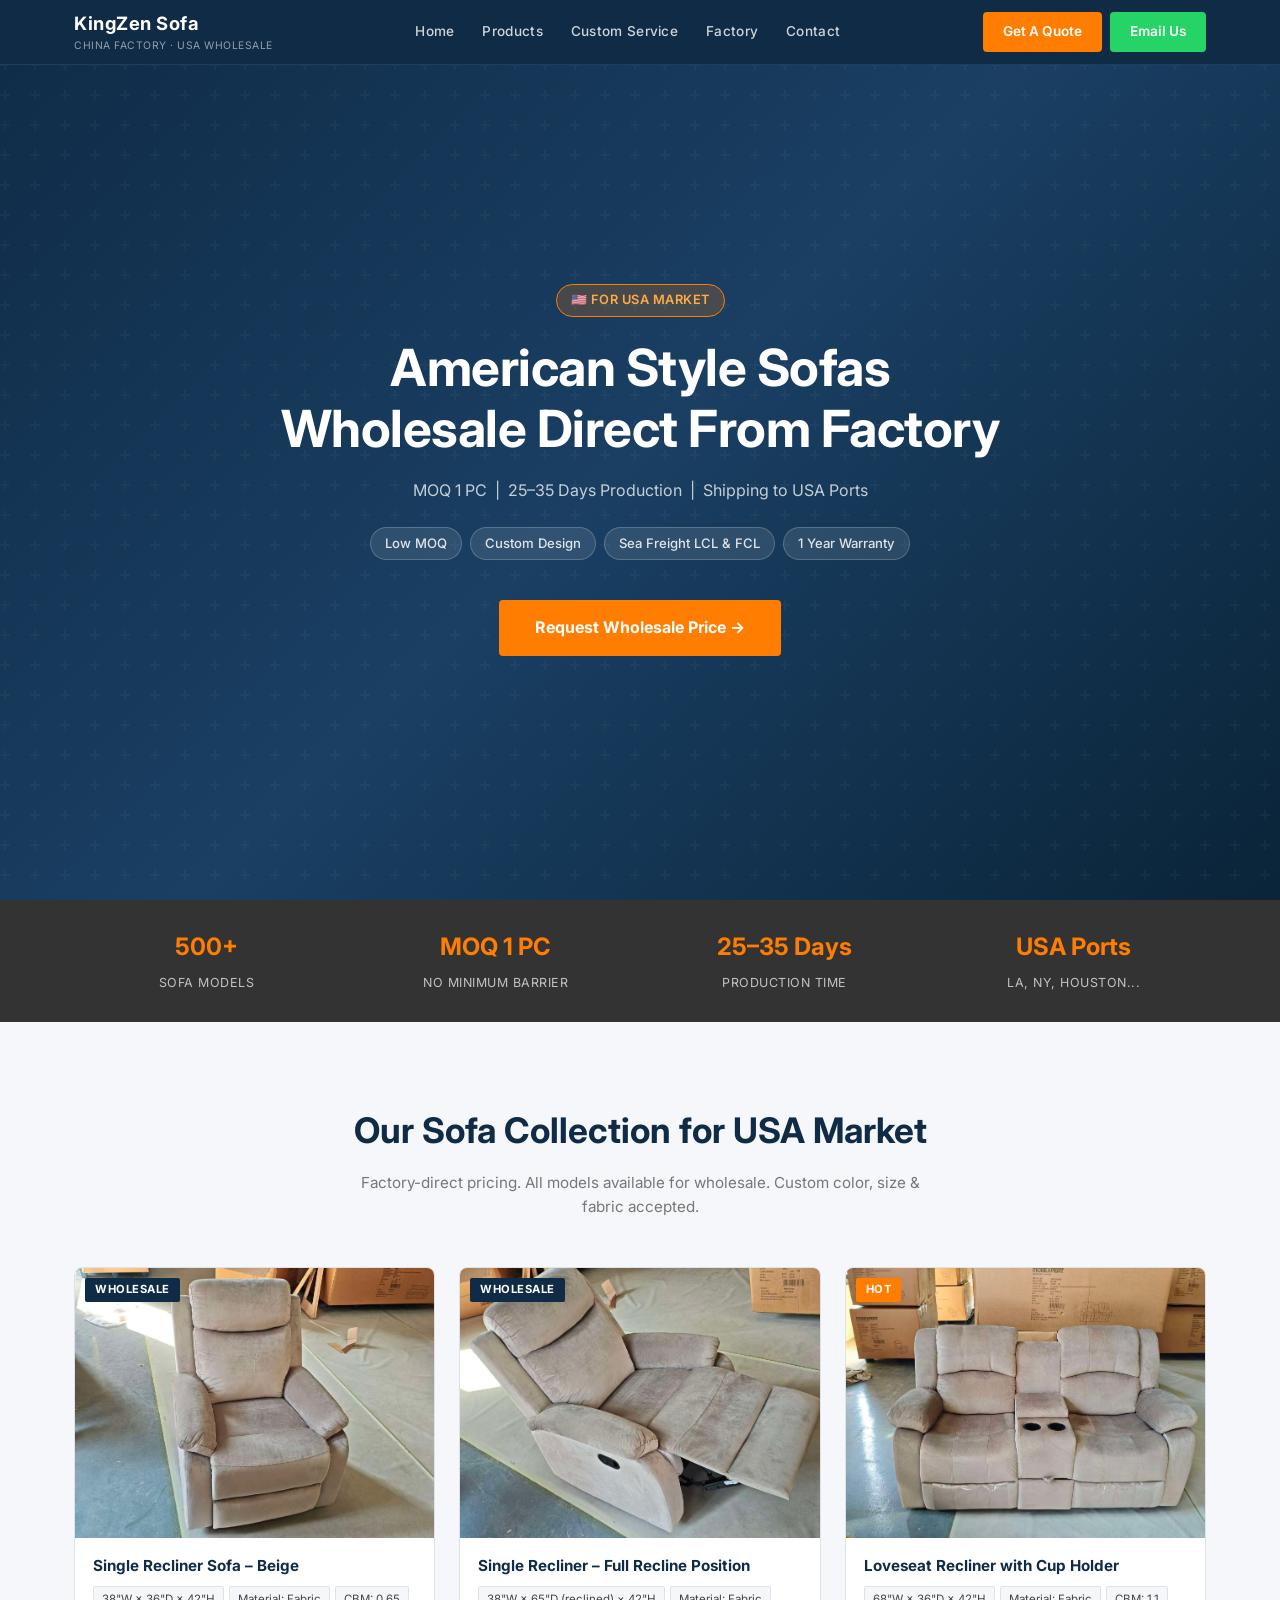
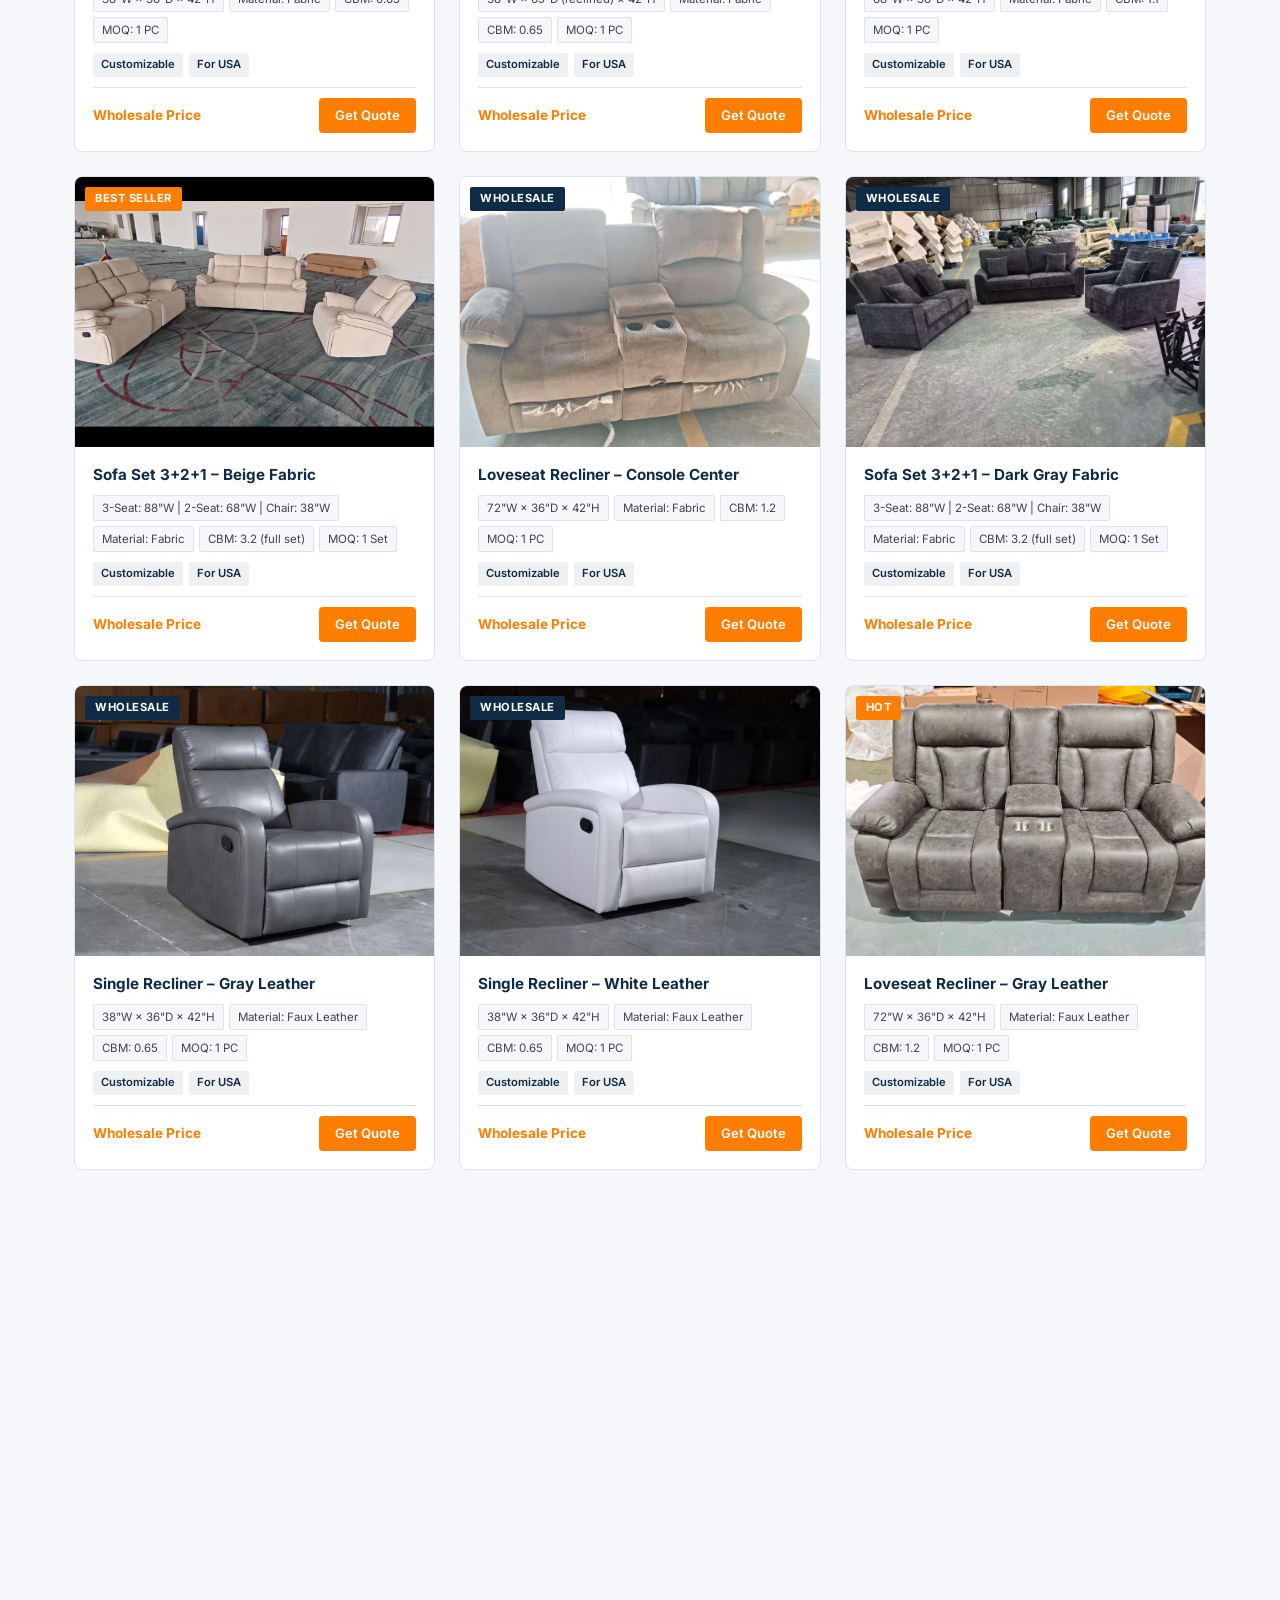
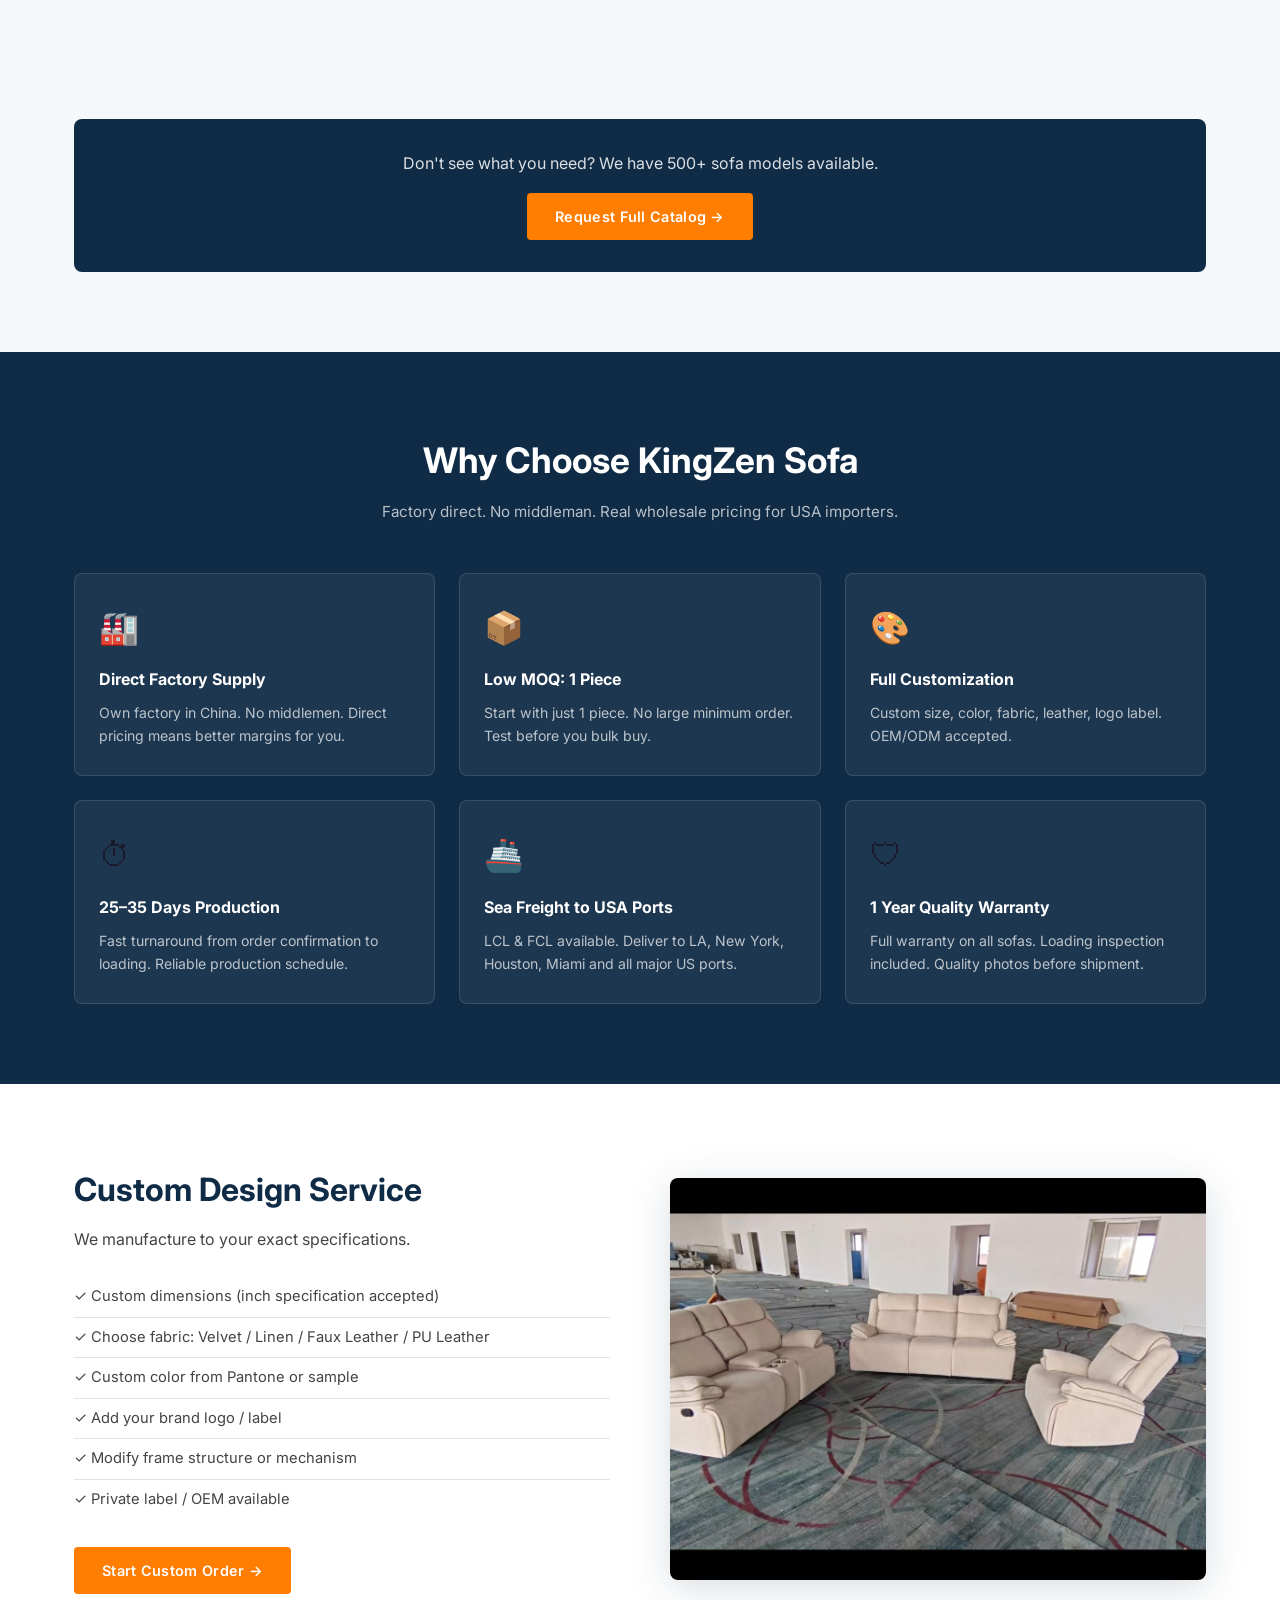
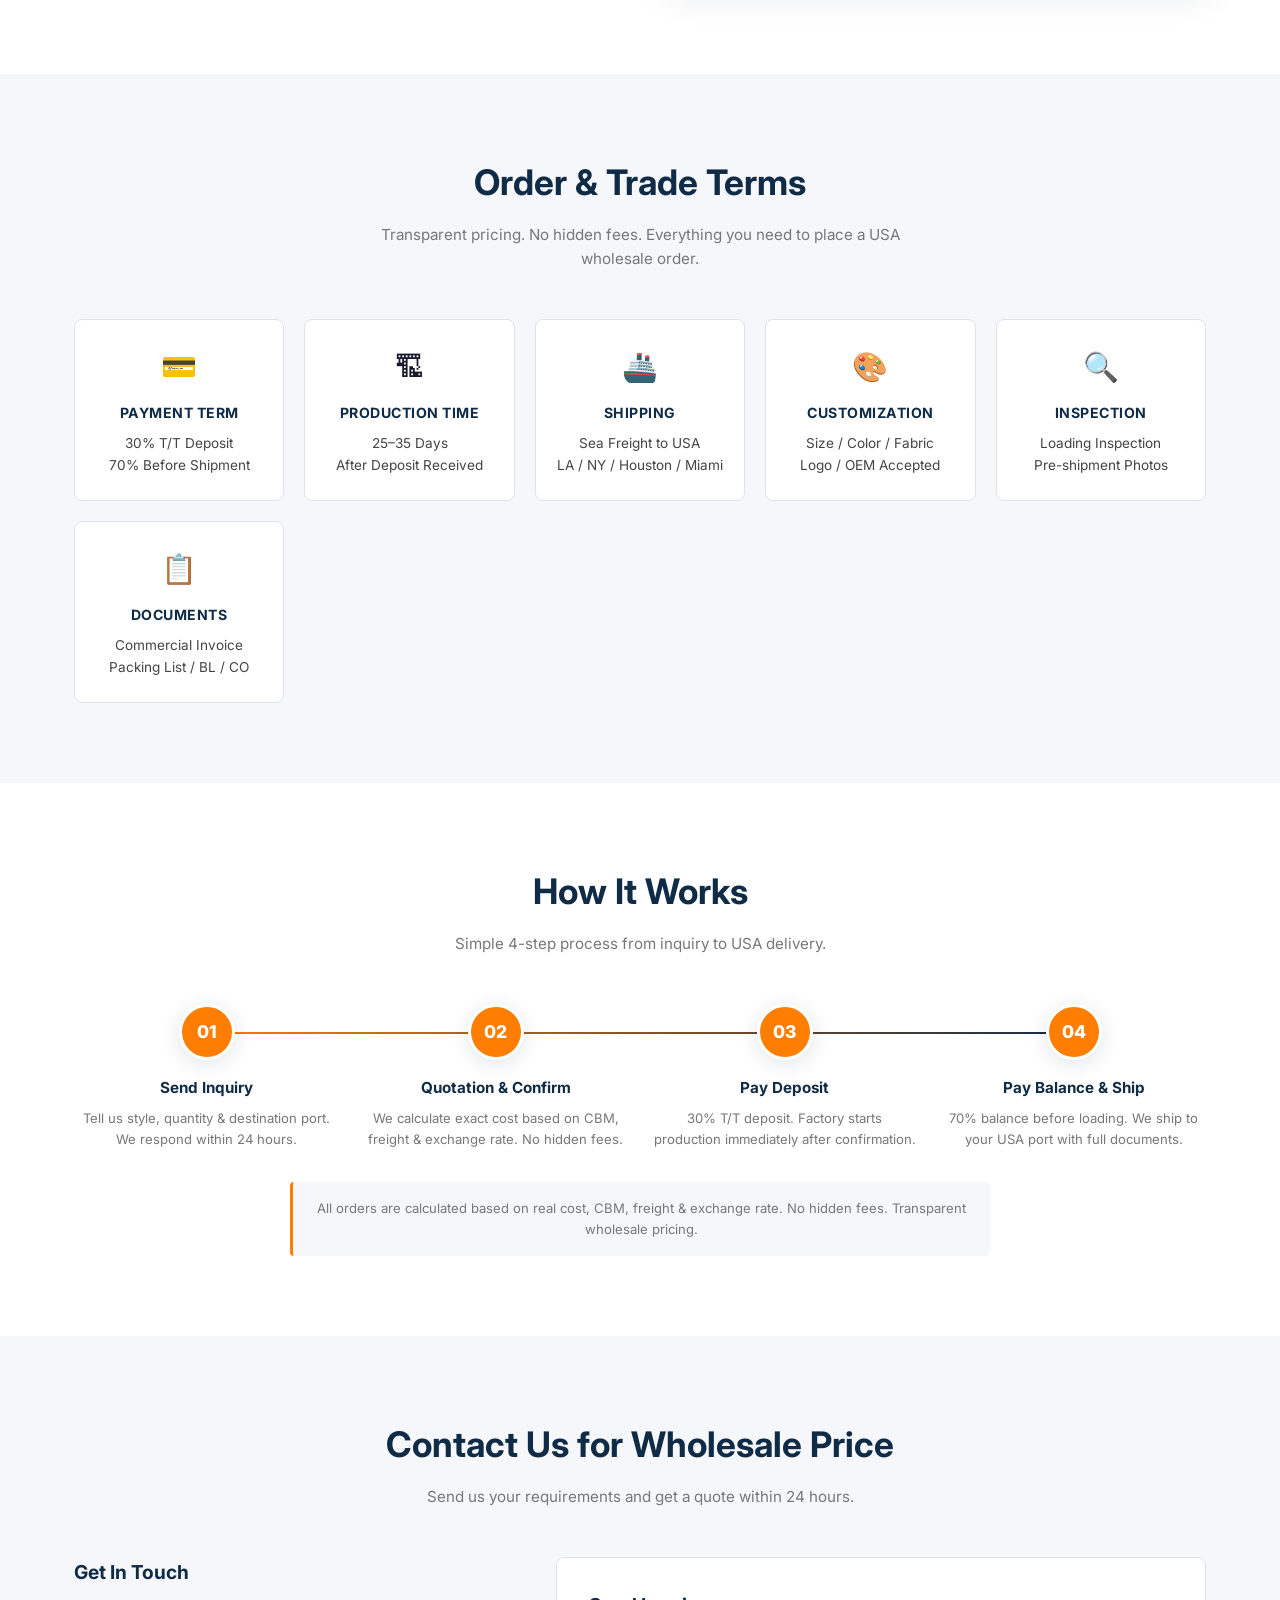
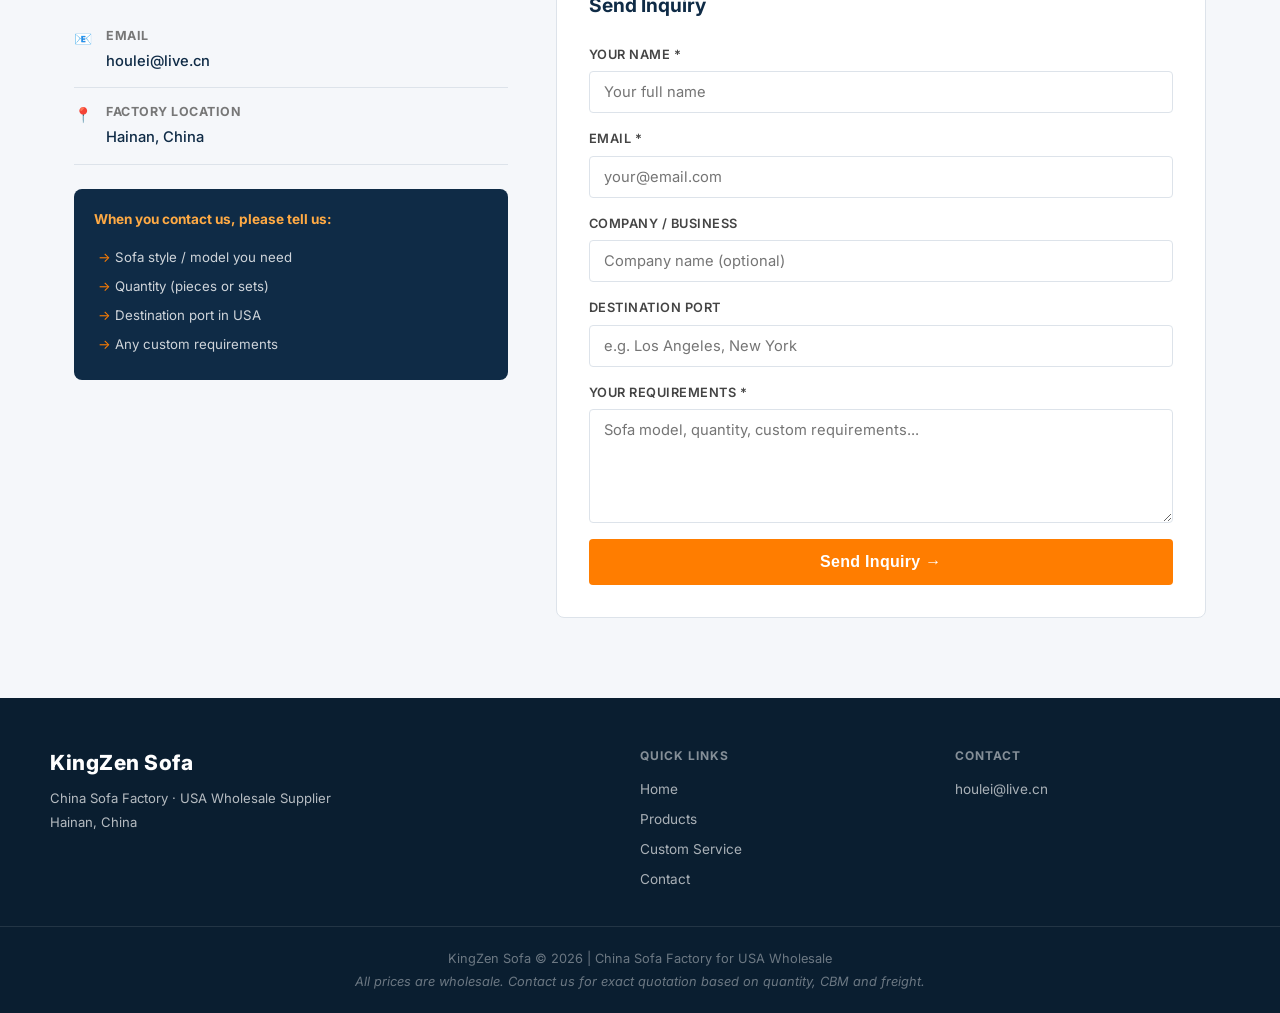
==== commit ae23eeec: "Contact: email only, remove WhatsApp & local install phone" ====
--- a/index.html
+++ b/index.html
@@ -72,7 +72,7 @@
             </nav>
             <div class="header-ctas">
                 <a href="#contact" class="btn-quote">Get A Quote</a>
-                <a href="https://wa.me/8613800000000?text=Hi%2C%20I'm%20interested%20in%20wholesale%20sofas%20for%20USA" target="_blank" class="btn-whatsapp">Contact WhatsApp</a>
+                <a href="mailto:houlei@live.cn?subject=Wholesale%20Sofa%20Inquiry" class="btn-whatsapp">Email Us</a>
             </div>
             <button class="mobile-menu-btn" onclick="toggleMobileMenu()">&#9776;</button>
         </div>
@@ -544,21 +544,7 @@
                         <span class="contact-icon">📧</span>
                         <div>
                             <strong>Email</strong>
-                            <a href="mailto:houlei@live.cn">houlei@live.cn</a>
-                        </div>
-                    </div>
-                    <div class="contact-item">
-                        <span class="contact-icon">💬</span>
-                        <div>
-                            <strong>WhatsApp</strong>
-                            <a href="https://wa.me/8613800000000?text=Hi%2C%20I'm%20interested%20in%20wholesale%20sofas%20for%20USA" target="_blank">Contact on WhatsApp</a>
-                        </div>
-                    </div>
-                    <div class="contact-item">
-                        <span class="contact-icon">📞</span>
-                        <div>
-                            <strong>Installation Service</strong>
-                            <span>9862086</span>
+                            <a href="mailto:houlei@live.cn?subject=Wholesale%20Sofa%20Inquiry">houlei@live.cn</a>
                         </div>
                     </div>
                     <div class="contact-item">
@@ -626,7 +612,6 @@
             <div class="footer-contact">
                 <h4>Contact</h4>
                 <a href="mailto:houlei@live.cn">houlei@live.cn</a>
-                <a href="https://wa.me/8613800000000" target="_blank">WhatsApp</a>
             </div>
         </div>
         <div class="footer-bottom">
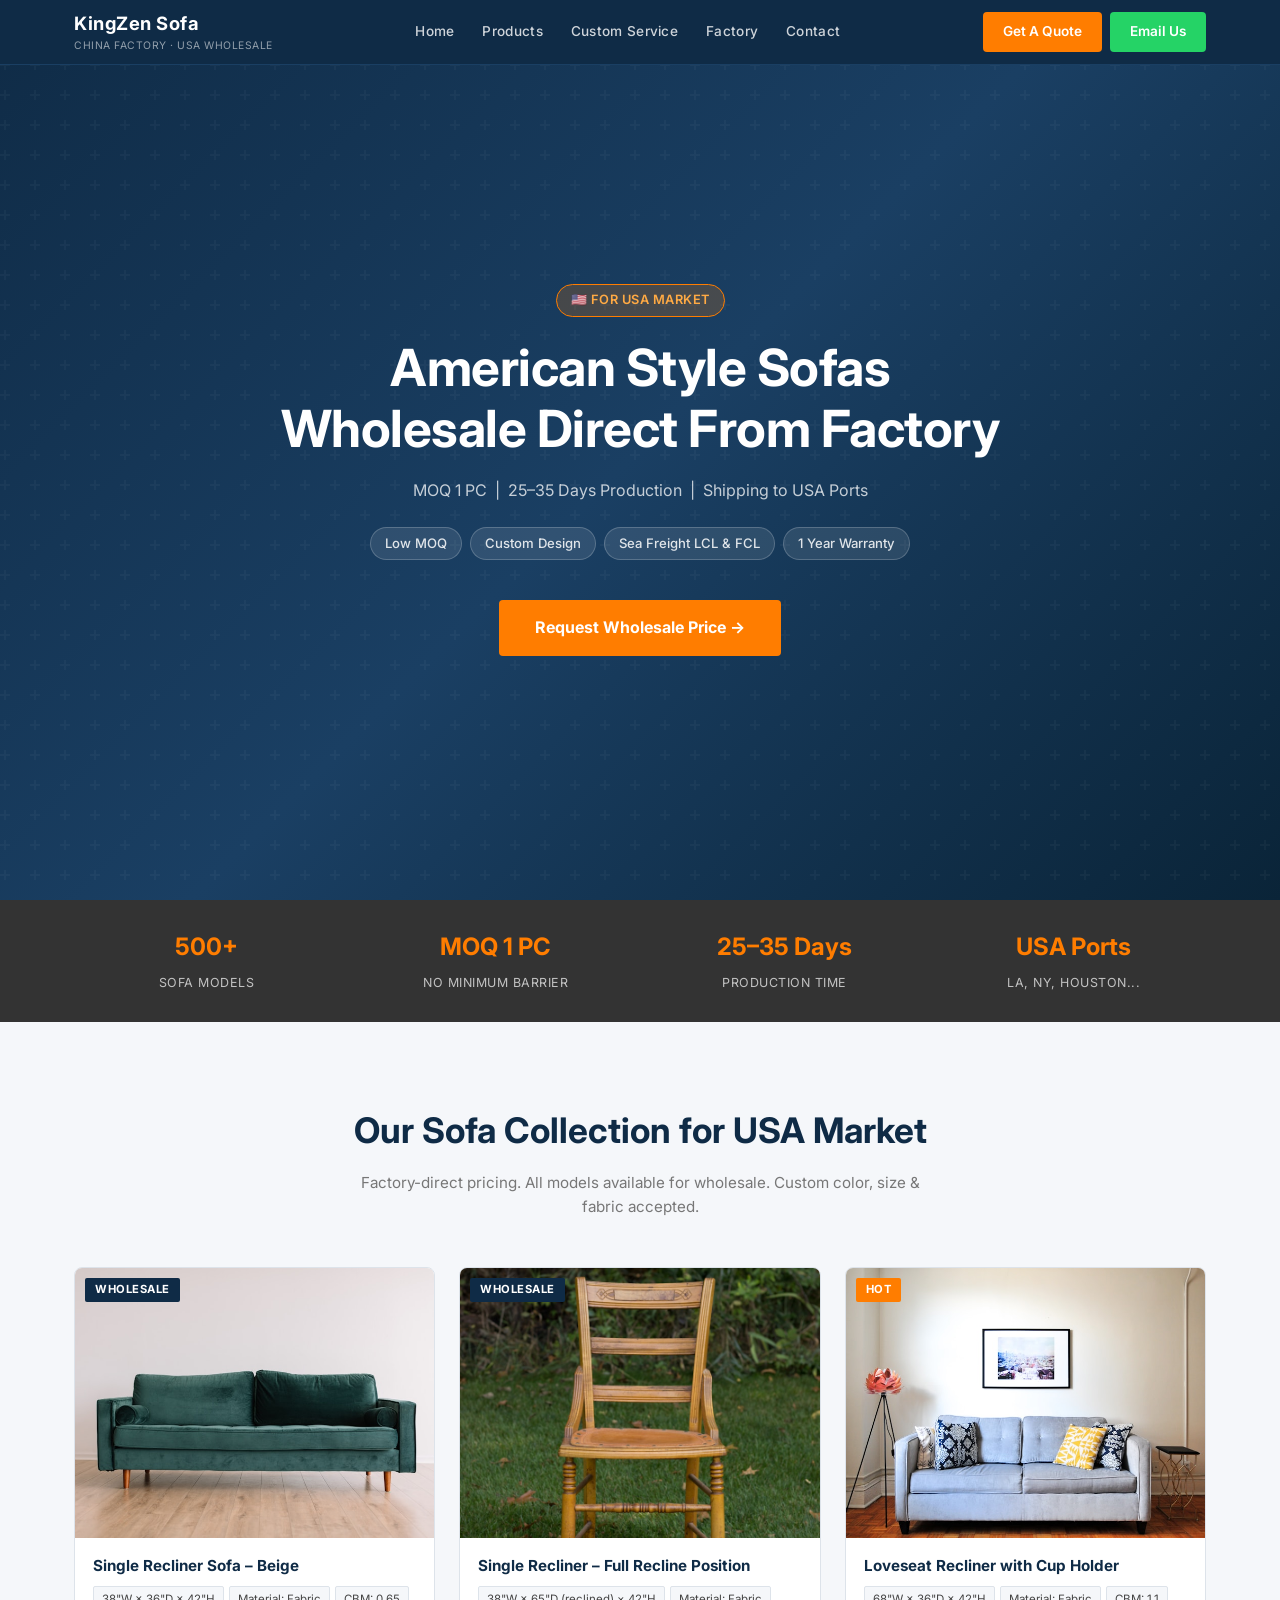
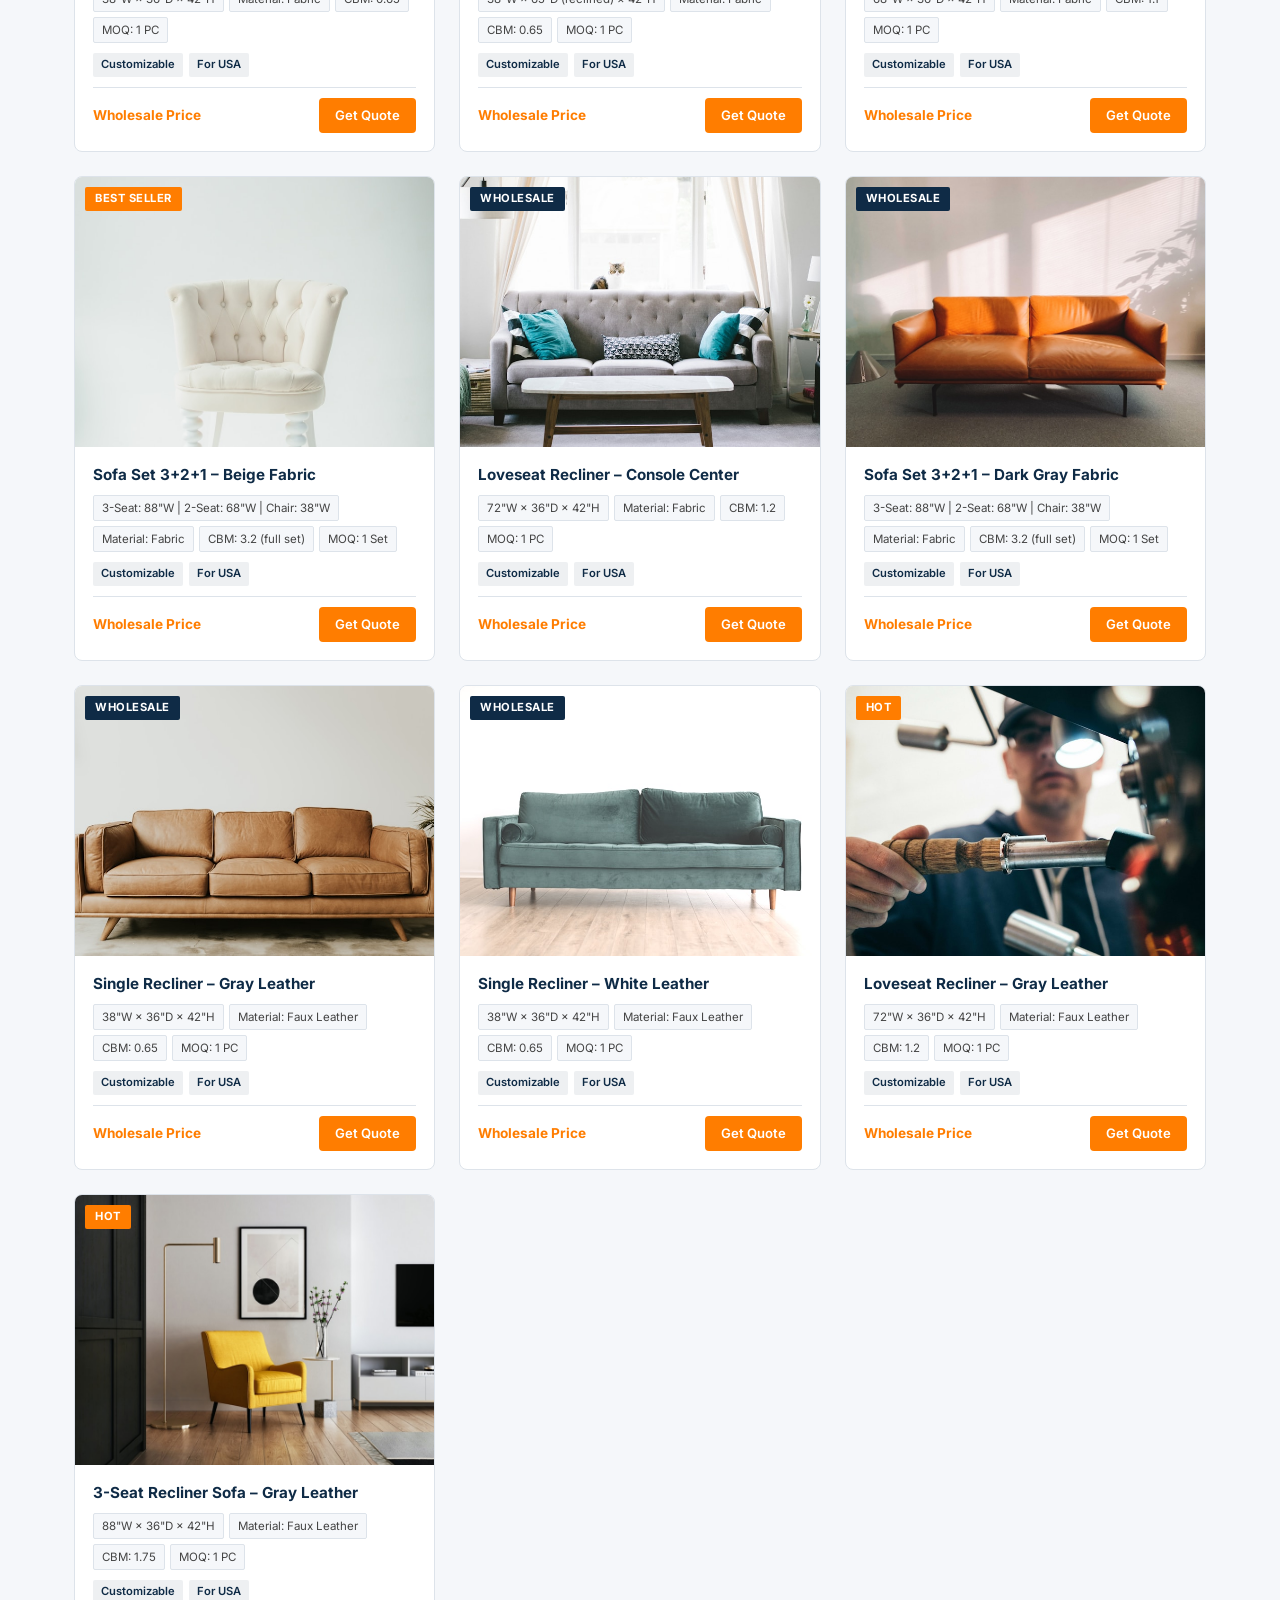
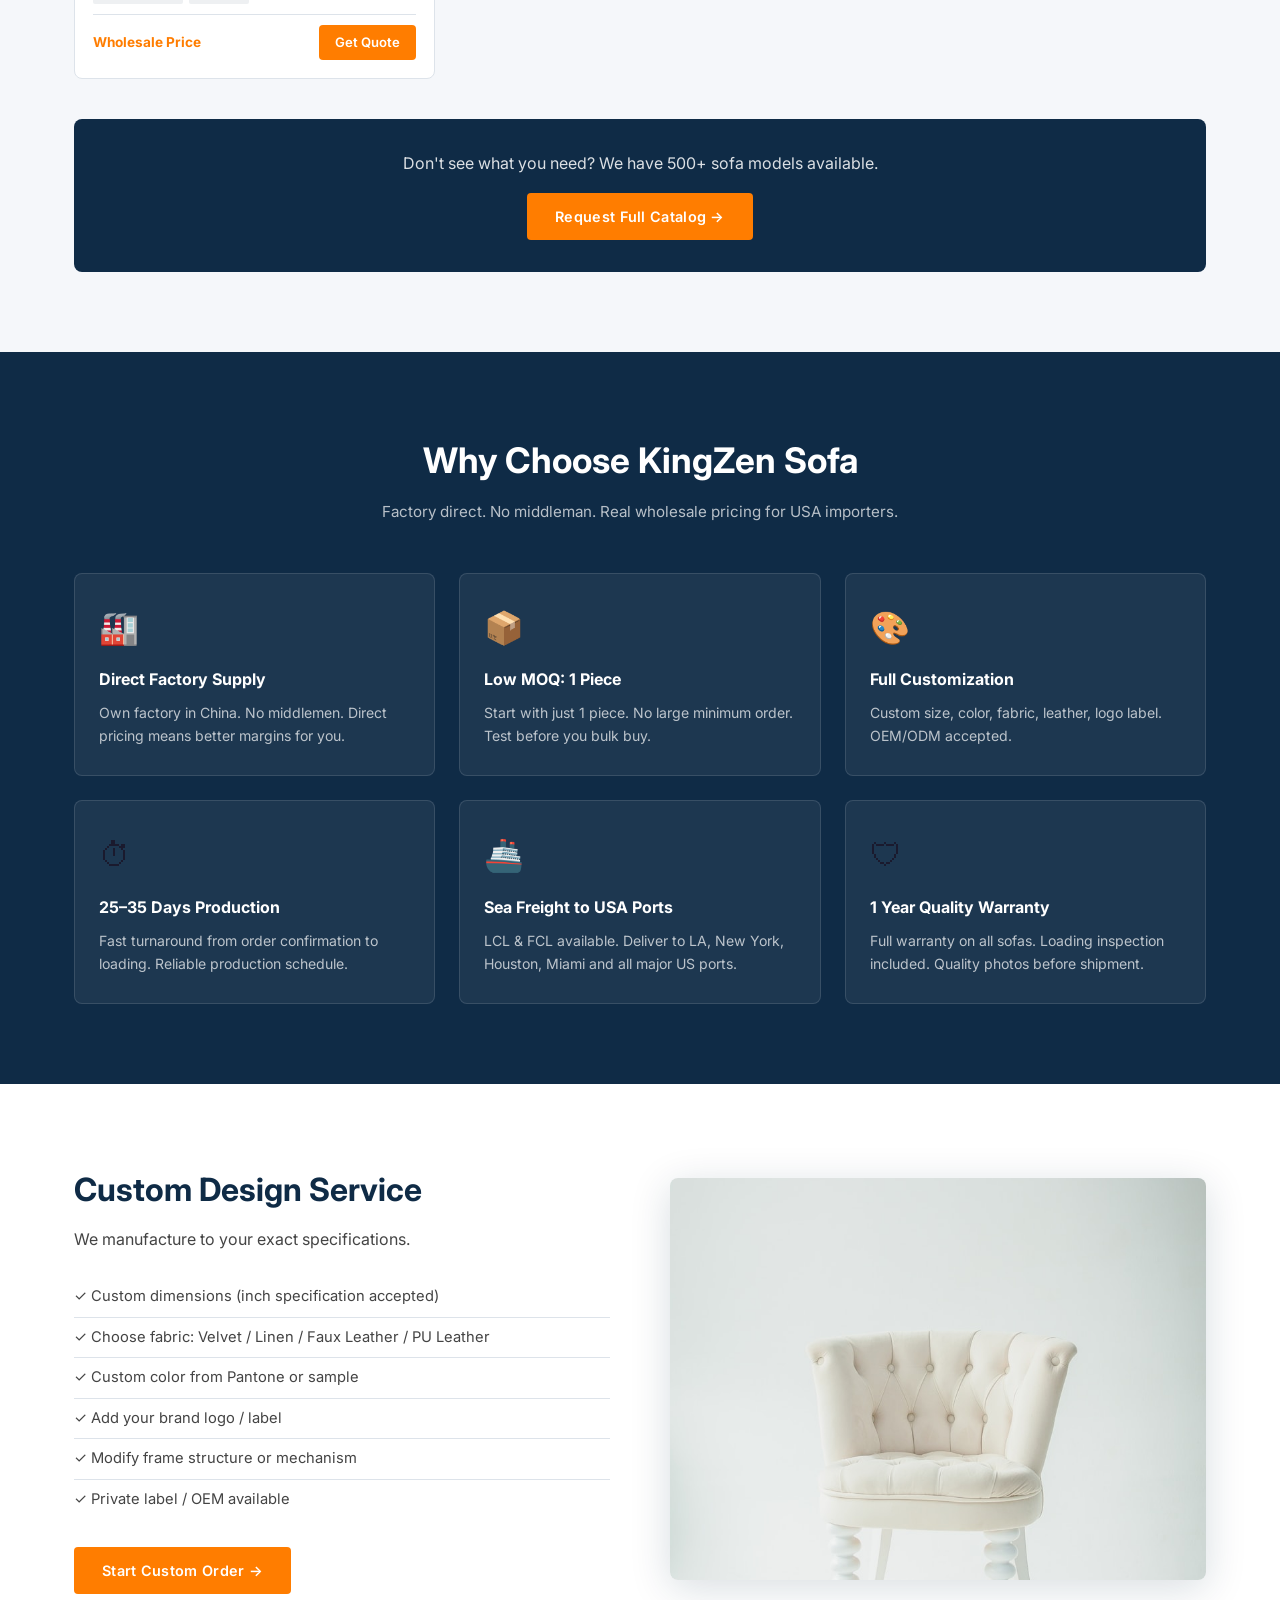
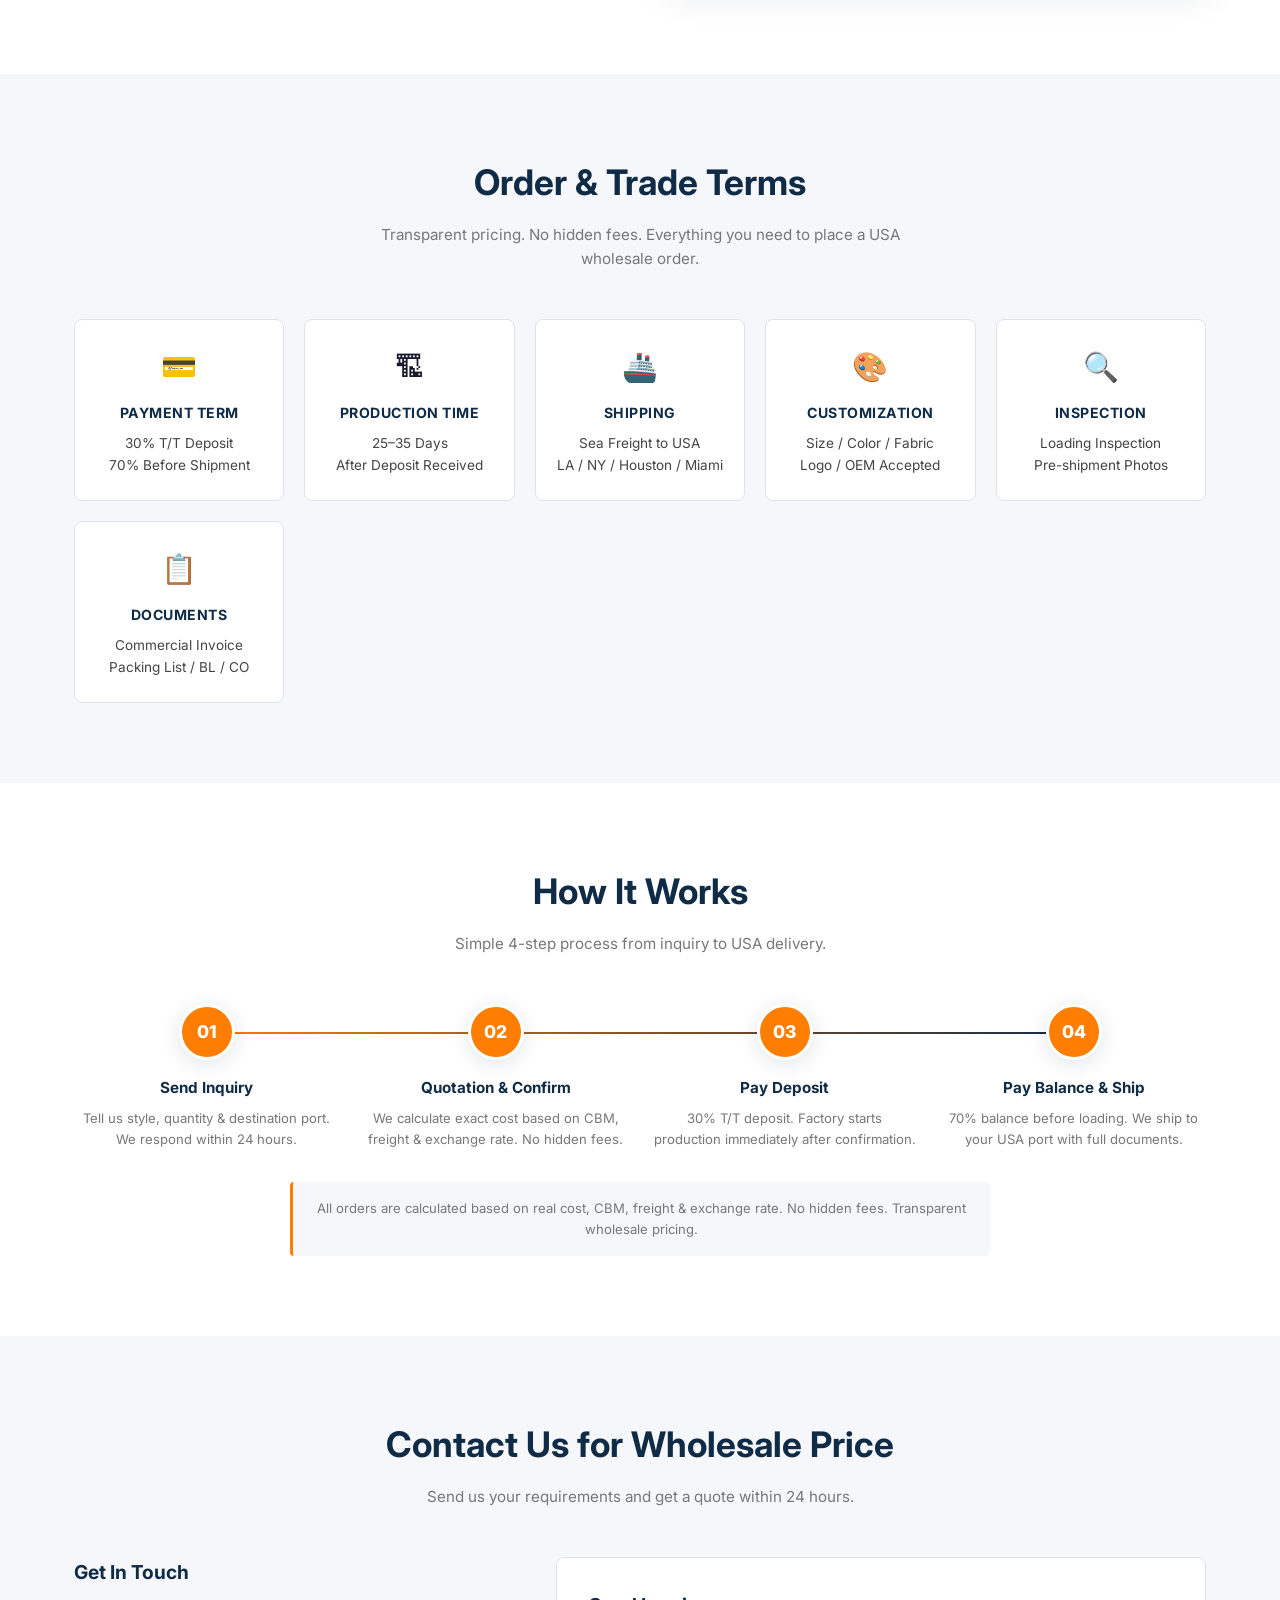
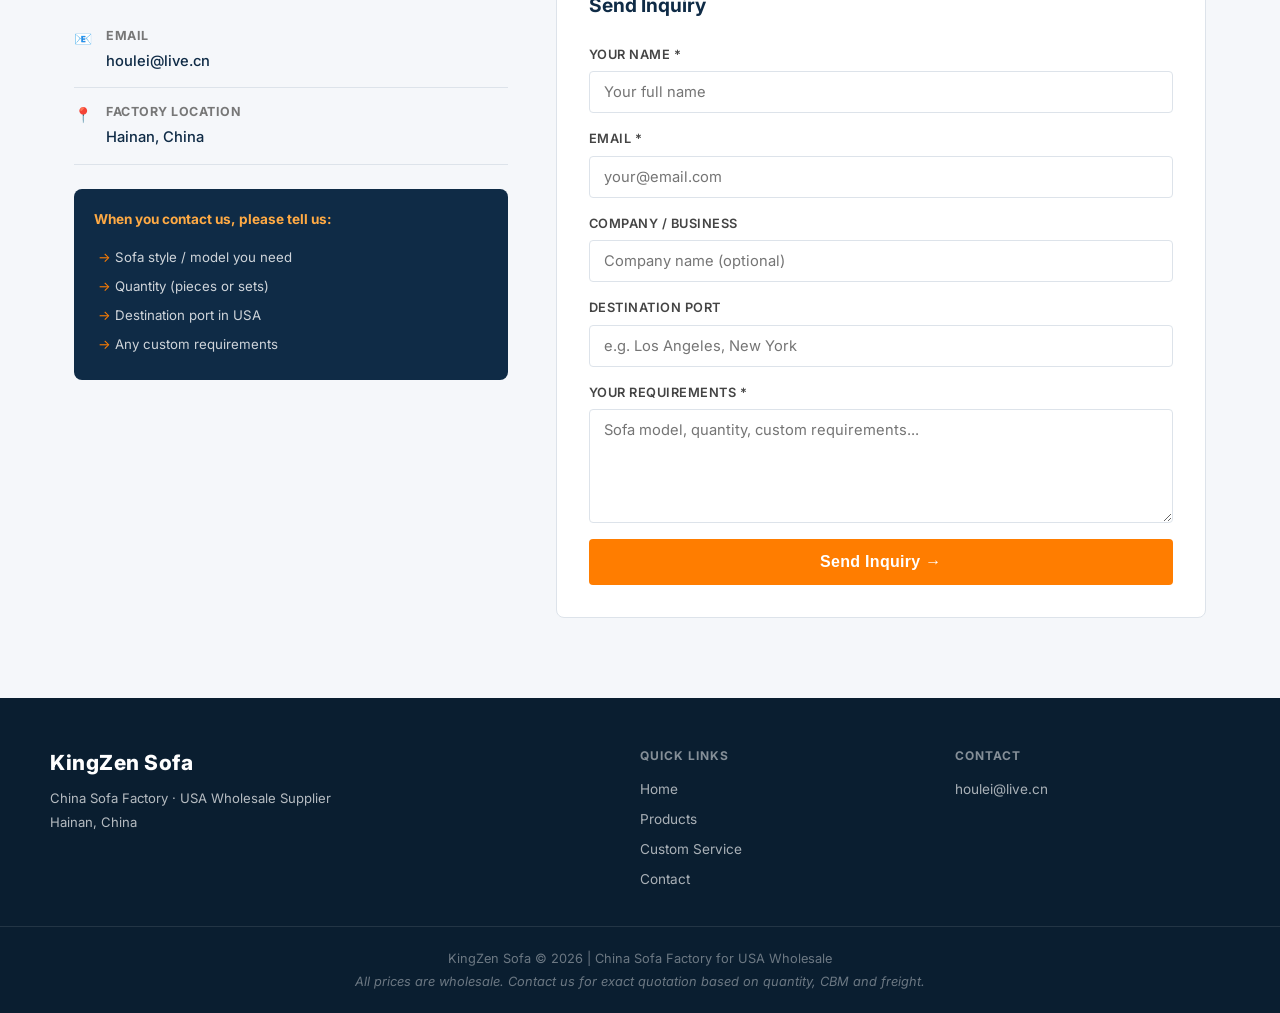
==== commit b135db71: "SEO: update sitemap, robots, Schema.org (Organization+Product+FAQ), lazy loading, meta tags" ====
--- a/index.html
+++ b/index.html
@@ -6,8 +6,8 @@
 
     <!-- SEO Meta Tags -->
     <title>KingZen Sofa – Wholesale Sofas for USA Market | China Factory Direct</title>
-    <meta name="description" content="KingZen Sofa - Direct from China sofa factory. Wholesale sofas for USA market. MOQ 1 PC, custom design, 25-35 days production, sea freight to USA ports. Get wholesale price now.">
-    <meta name="keywords" content="wholesale sofa USA, China sofa factory, bulk sofa order, sofa wholesale supplier, recliner sofa wholesale, fabric sofa manufacturer, sofa exporter China, B2B sofa supply">
+    <meta name="description" content="KingZen Sofa – China sofa factory direct to USA. Wholesale recliner sofas, fabric & leather. MOQ 1 PC, custom design, 25-35 days production. Free quote.">
+    <meta name="keywords" content="wholesale sofa USA, China sofa factory, bulk sofa order, sofa wholesale supplier, recliner sofa wholesale, fabric sofa manufacturer, leather sofa wholesale, sofa exporter China, B2B sofa supply, American style sofa, OEM sofa, custom sofa China">
     <meta name="author" content="KingZen Sofa">
     <meta name="robots" content="index, follow">
 
@@ -37,20 +37,298 @@
     </script>
 
     <!-- Schema.org -->
+    <!-- Schema: Organization -->
     <script type="application/ld+json">
     {
       "@context": "https://schema.org",
-      "@type": "FurnitureStore",
+      "@type": "Organization",
       "name": "KingZen Sofa",
-      "description": "China sofa factory direct wholesale to USA market. MOQ 1 PC, custom design available.",
+      "legalName": "Kingzen Investment (Hainan) Co., Ltd.",
+      "description": "China sofa factory direct wholesale to USA market. MOQ 1 PC, custom design, 25-35 days production.",
       "url": "https://kingzen.pages.dev/",
+      "logo": "https://kingzen.pages.dev/images/logo.png",
       "email": "houlei@live.cn",
       "address": {
         "@type": "PostalAddress",
         "addressLocality": "Hainan",
+        "addressRegion": "Hainan",
         "addressCountry": "CN"
       },
-      "areaServed": {"@type": "Country", "name": "United States"}
+      "areaServed": {"@type": "Country", "name": "United States"},
+      "sameAs": []
+    }
+    </script>
+
+    <!-- Schema: Product List -->
+    <script type="application/ld+json">
+    {
+      "@context": "https://schema.org",
+      "@type": "ItemList",
+      "itemListElement": [
+        {
+          "@type": "ListItem",
+          "position": 1,
+          "item": {
+            "@type": "Product",
+            "name": "Single Recliner Sofa – Beige Fabric",
+            "description": "Modern beige fabric single recliner sofa. MOQ 1 PC. Custom color and fabric available.",
+            "image": "https://kingzen.pages.dev/images/图片_20260411021153_162_128.jpg",
+            "brand": {"@type": "Brand", "name": "KingZen Sofa"},
+            "manufacturer": {"@type": "Organization", "name": "KingZen Sofa"},
+            "category": "Recliner Sofa",
+            "material": "Fabric",
+            "offers": {
+              "@type": "Offer",
+              "priceCurrency": "USD",
+              "availability": "https://schema.org/InStock",
+              "url": "https://kingzen.pages.dev/#products",
+              "priceSpecification": {
+                "@type": "PriceSpecification",
+                "priceCurrency": "USD",
+                "valueAddedTaxIncluded": false
+              }
+            }
+          }
+        },
+        {
+          "@type": "ListItem",
+          "position": 2,
+          "item": {
+            "@type": "Product",
+            "name": "Single Recliner – Full Recline Position",
+            "description": "Beige fabric recliner with full recline function. Suitable for living room and office.",
+            "image": "https://kingzen.pages.dev/images/图片_20260411021154_163_128.jpg",
+            "brand": {"@type": "Brand", "name": "KingZen Sofa"},
+            "manufacturer": {"@type": "Organization", "name": "KingZen Sofa"},
+            "category": "Recliner Sofa",
+            "material": "Fabric",
+            "offers": {
+              "@type": "Offer",
+              "priceCurrency": "USD",
+              "availability": "https://schema.org/InStock",
+              "url": "https://kingzen.pages.dev/#products"
+            }
+          }
+        },
+        {
+          "@type": "ListItem",
+          "position": 3,
+          "item": {
+            "@type": "Product",
+            "name": "Loveseat Recliner with Cup Holder",
+            "description": "Beige fabric loveseat recliner with center console and cup holders. Wholesale MOQ 1 PC.",
+            "image": "https://kingzen.pages.dev/images/图片_20260411021155_164_128.jpg",
+            "brand": {"@type": "Brand", "name": "KingZen Sofa"},
+            "manufacturer": {"@type": "Organization", "name": "KingZen Sofa"},
+            "category": "Recliner Sofa",
+            "material": "Fabric",
+            "offers": {
+              "@type": "Offer",
+              "priceCurrency": "USD",
+              "availability": "https://schema.org/InStock",
+              "url": "https://kingzen.pages.dev/#products"
+            }
+          }
+        },
+        {
+          "@type": "ListItem",
+          "position": 4,
+          "item": {
+            "@type": "Product",
+            "name": "3+2+1 Fabric Sofa Set – Beige",
+            "description": "Complete living room sofa set including 3-seat, 2-seat loveseat and armchair. Custom available.",
+            "image": "https://kingzen.pages.dev/images/图片_20260411021156_165_128.jpg",
+            "brand": {"@type": "Brand", "name": "KingZen Sofa"},
+            "manufacturer": {"@type": "Organization", "name": "KingZen Sofa"},
+            "category": "Sofa Set",
+            "material": "Fabric",
+            "offers": {
+              "@type": "Offer",
+              "priceCurrency": "USD",
+              "availability": "https://schema.org/InStock",
+              "url": "https://kingzen.pages.dev/#products"
+            }
+          }
+        },
+        {
+          "@type": "ListItem",
+          "position": 5,
+          "item": {
+            "@type": "Product",
+            "name": "Fabric Loveseat with Console – Beige",
+            "description": "Modern fabric loveseat with center console. Suitable for USA living rooms.",
+            "image": "https://kingzen.pages.dev/images/图片_20260411021158_167_128.jpg",
+            "brand": {"@type": "Brand", "name": "KingZen Sofa"},
+            "manufacturer": {"@type": "Organization", "name": "KingZen Sofa"},
+            "category": "Loveseat",
+            "material": "Fabric",
+            "offers": {
+              "@type": "Offer",
+              "priceCurrency": "USD",
+              "availability": "https://schema.org/InStock",
+              "url": "https://kingzen.pages.dev/#products"
+            }
+          }
+        },
+        {
+          "@type": "ListItem",
+          "position": 6,
+          "item": {
+            "@type": "Product",
+            "name": "3+2+1 Fabric Sofa Set – Dark Gray",
+            "description": "Dark gray fabric sofa set 3+2+1 configuration. Modern minimalist design for wholesale.",
+            "image": "https://kingzen.pages.dev/images/图片_20260411021159_168_128.jpg",
+            "brand": {"@type": "Brand", "name": "KingZen Sofa"},
+            "manufacturer": {"@type": "Organization", "name": "KingZen Sofa"},
+            "category": "Sofa Set",
+            "material": "Fabric",
+            "offers": {
+              "@type": "Offer",
+              "priceCurrency": "USD",
+              "availability": "https://schema.org/InStock",
+              "url": "https://kingzen.pages.dev/#products"
+            }
+          }
+        },
+        {
+          "@type": "ListItem",
+          "position": 7,
+          "item": {
+            "@type": "Product",
+            "name": "Single Recliner – Gray Leather",
+            "description": "Gray leather single recliner sofa. Premium quality, wholesale price.",
+            "image": "https://kingzen.pages.dev/images/图片_20260411021200_169_128.jpg",
+            "brand": {"@type": "Brand", "name": "KingZen Sofa"},
+            "manufacturer": {"@type": "Organization", "name": "KingZen Sofa"},
+            "category": "Recliner Sofa",
+            "material": "Leather",
+            "offers": {
+              "@type": "Offer",
+              "priceCurrency": "USD",
+              "availability": "https://schema.org/InStock",
+              "url": "https://kingzen.pages.dev/#products"
+            }
+          }
+        },
+        {
+          "@type": "ListItem",
+          "position": 8,
+          "item": {
+            "@type": "Product",
+            "name": "Single Recliner – White Leather",
+            "description": "White leather recliner chair. Elegant design for modern living rooms.",
+            "image": "https://kingzen.pages.dev/images/图片_20260411021201_170_128.jpg",
+            "brand": {"@type": "Brand", "name": "KingZen Sofa"},
+            "manufacturer": {"@type": "Organization", "name": "KingZen Sofa"},
+            "category": "Recliner Sofa",
+            "material": "Leather",
+            "offers": {
+              "@type": "Offer",
+              "priceCurrency": "USD",
+              "availability": "https://schema.org/InStock",
+              "url": "https://kingzen.pages.dev/#products"
+            }
+          }
+        },
+        {
+          "@type": "ListItem",
+          "position": 9,
+          "item": {
+            "@type": "Product",
+            "name": "Leather Loveseat Recliner – Gray",
+            "description": "Gray leather loveseat recliner. American style, wholesale available.",
+            "image": "https://kingzen.pages.dev/images/图片_20260411021202_171_128.jpg",
+            "brand": {"@type": "Brand", "name": "KingZen Sofa"},
+            "manufacturer": {"@type": "Organization", "name": "KingZen Sofa"},
+            "category": "Recliner Sofa",
+            "material": "Leather",
+            "offers": {
+              "@type": "Offer",
+              "priceCurrency": "USD",
+              "availability": "https://schema.org/InStock",
+              "url": "https://kingzen.pages.dev/#products"
+            }
+          }
+        },
+        {
+          "@type": "ListItem",
+          "position": 10,
+          "item": {
+            "@type": "Product",
+            "name": "3-Seat Leather Recliner – Gray",
+            "description": "Large gray leather 3-seat recliner sofa. Premium wholesale for USA market.",
+            "image": "https://kingzen.pages.dev/images/图片_20260411021203_172_128.jpg",
+            "brand": {"@type": "Brand", "name": "KingZen Sofa"},
+            "manufacturer": {"@type": "Organization", "name": "KingZen Sofa"},
+            "category": "Recliner Sofa",
+            "material": "Leather",
+            "offers": {
+              "@type": "Offer",
+              "priceCurrency": "USD",
+              "availability": "https://schema.org/InStock",
+              "url": "https://kingzen.pages.dev/#products"
+            }
+          }
+        }
+      ]
+    }
+    </script>
+
+    <!-- Schema: FAQ -->
+    <script type="application/ld+json">
+    {
+      "@context": "https://schema.org",
+      "@type": "FAQPage",
+      "mainEntity": [
+        {
+          "@type": "Question",
+          "name": "What is the MOQ for KingZen Sofa wholesale?",
+          "acceptedAnswer": {
+            "@type": "Answer",
+            "text": "The minimum order quantity is 1 piece. We accept both small trial orders and large bulk orders."
+          }
+        },
+        {
+          "@type": "Question",
+          "name": "How long does production take?",
+          "acceptedAnswer": {
+            "@type": "Answer",
+            "text": "Production time is 25-35 days after deposit confirmation."
+          }
+        },
+        {
+          "@type": "Question",
+          "name": "Do you ship to the USA?",
+          "acceptedAnswer": {
+            "@type": "Answer",
+            "text": "Yes, we provide sea freight to all major USA ports including Los Angeles, New York, and more. Both LCL and FCL shipments are available."
+          }
+        },
+        {
+          "@type": "Question",
+          "name": "Can I customize sofa design, color and material?",
+          "acceptedAnswer": {
+            "@type": "Answer",
+            "text": "Yes, we accept custom design, color, fabric, and logo. OEM and ODM services are available."
+          }
+        },
+        {
+          "@type": "Question",
+          "name": "What are the payment terms?",
+          "acceptedAnswer": {
+            "@type": "Answer",
+            "text": "30% T/T deposit, 70% before shipment. All orders are calculated based on real cost, CBM, freight and exchange rate."
+          }
+        },
+        {
+          "@type": "Question",
+          "name": "Do you provide quality warranty?",
+          "acceptedAnswer": {
+            "@type": "Answer",
+            "text": "Yes, all our sofas come with a 1-year quality warranty."
+          }
+        }
+      ]
     }
     </script>
 </head>
@@ -136,7 +414,7 @@
                 <!-- Product 1 -->
                 <div class="product-card">
                     <div class="product-image">
-                        <img src="images/图片_20260411021153_162_128.jpg" alt="Single Recliner Sofa Beige Fabric">
+                        <img loading="lazy" width="400" height="300" src="images/图片_20260411021153_162_128.jpg" alt="Single Recliner Sofa Beige Fabric">
                         <span class="tag-wholesale">Wholesale</span>
                     </div>
                     <div class="product-info">
@@ -161,7 +439,7 @@
                 <!-- Product 2 -->
                 <div class="product-card">
                     <div class="product-image">
-                        <img src="images/图片_20260411021154_163_128.jpg" alt="Single Recliner Sofa Fully Reclined">
+                        <img loading="lazy" width="400" height="300" src="images/图片_20260411021154_163_128.jpg" alt="Single Recliner Sofa Fully Reclined">
                         <span class="tag-wholesale">Wholesale</span>
                     </div>
                     <div class="product-info">
@@ -186,7 +464,7 @@
                 <!-- Product 3 -->
                 <div class="product-card">
                     <div class="product-image">
-                        <img src="images/图片_20260411021155_164_128.jpg" alt="Loveseat Recliner Sofa with Cup Holder">
+                        <img loading="lazy" width="400" height="300" src="images/图片_20260411021155_164_128.jpg" alt="Loveseat Recliner Sofa with Cup Holder">
                         <span class="tag-hot">Hot</span>
                     </div>
                     <div class="product-info">
@@ -211,7 +489,7 @@
                 <!-- Product 4 -->
                 <div class="product-card">
                     <div class="product-image">
-                        <img src="images/图片_20260411021146_158_128.jpg" alt="Sofa Set 3+2+1 Beige Fabric">
+                        <img loading="lazy" width="400" height="300" src="images/图片_20260411021146_158_128.jpg" alt="Sofa Set 3+2+1 Beige Fabric">
                         <span class="tag-hot">Best Seller</span>
                     </div>
                     <div class="product-info">
@@ -236,7 +514,7 @@
                 <!-- Product 5 -->
                 <div class="product-card">
                     <div class="product-image">
-                        <img src="images/图片_20260411021150_160_128.jpg" alt="Loveseat Recliner Sofa Beige">
+                        <img loading="lazy" width="400" height="300" src="images/图片_20260411021150_160_128.jpg" alt="Loveseat Recliner Sofa Beige">
                         <span class="tag-wholesale">Wholesale</span>
                     </div>
                     <div class="product-info">
@@ -261,7 +539,7 @@
                 <!-- Product 6 -->
                 <div class="product-card">
                     <div class="product-image">
-                        <img src="images/图片_20260411021200_168_128.jpg" alt="Sofa Set Dark Gray Fabric">
+                        <img loading="lazy" width="400" height="300" src="images/图片_20260411021200_168_128.jpg" alt="Sofa Set Dark Gray Fabric">
                         <span class="tag-wholesale">Wholesale</span>
                     </div>
                     <div class="product-info">
@@ -286,7 +564,7 @@
                 <!-- Product 7 -->
                 <div class="product-card">
                     <div class="product-image">
-                        <img src="images/图片_20260411021201_169_128.jpg" alt="Single Recliner Gray Leather">
+                        <img loading="lazy" width="400" height="300" src="images/图片_20260411021201_169_128.jpg" alt="Single Recliner Gray Leather">
                         <span class="tag-wholesale">Wholesale</span>
                     </div>
                     <div class="product-info">
@@ -311,7 +589,7 @@
                 <!-- Product 8 -->
                 <div class="product-card">
                     <div class="product-image">
-                        <img src="images/图片_20260411021202_170_128.jpg" alt="Single Recliner White Leather">
+                        <img loading="lazy" width="400" height="300" src="images/图片_20260411021202_170_128.jpg" alt="Single Recliner White Leather">
                         <span class="tag-wholesale">Wholesale</span>
                     </div>
                     <div class="product-info">
@@ -336,7 +614,7 @@
                 <!-- Product 9 -->
                 <div class="product-card">
                     <div class="product-image">
-                        <img src="images/图片_20260411021210_176_128.jpg" alt="Loveseat Recliner Gray Leather">
+                        <img loading="lazy" width="400" height="300" src="images/图片_20260411021210_176_128.jpg" alt="Loveseat Recliner Gray Leather">
                         <span class="tag-hot">Hot</span>
                     </div>
                     <div class="product-info">
@@ -361,7 +639,7 @@
                 <!-- Product 10 -->
                 <div class="product-card">
                     <div class="product-image">
-                        <img src="images/图片_20260411021211_177_128.jpg" alt="3-Seat Recliner Sofa Gray Leather">
+                        <img loading="lazy" width="400" height="300" src="images/图片_20260411021211_177_128.jpg" alt="3-Seat Recliner Sofa Gray Leather">
                         <span class="tag-hot">Hot</span>
                     </div>
                     <div class="product-info">
@@ -450,7 +728,7 @@
                 <a href="#contact" class="btn-primary">Start Custom Order →</a>
             </div>
             <div class="custom-image">
-                <img src="images/图片_20260411021146_158_128.jpg" alt="Custom Sofa Manufacturing China">
+                <img loading="lazy" width="400" height="300" src="images/图片_20260411021146_158_128.jpg" alt="Custom Sofa Manufacturing China">
             </div>
         </div>
     </section>
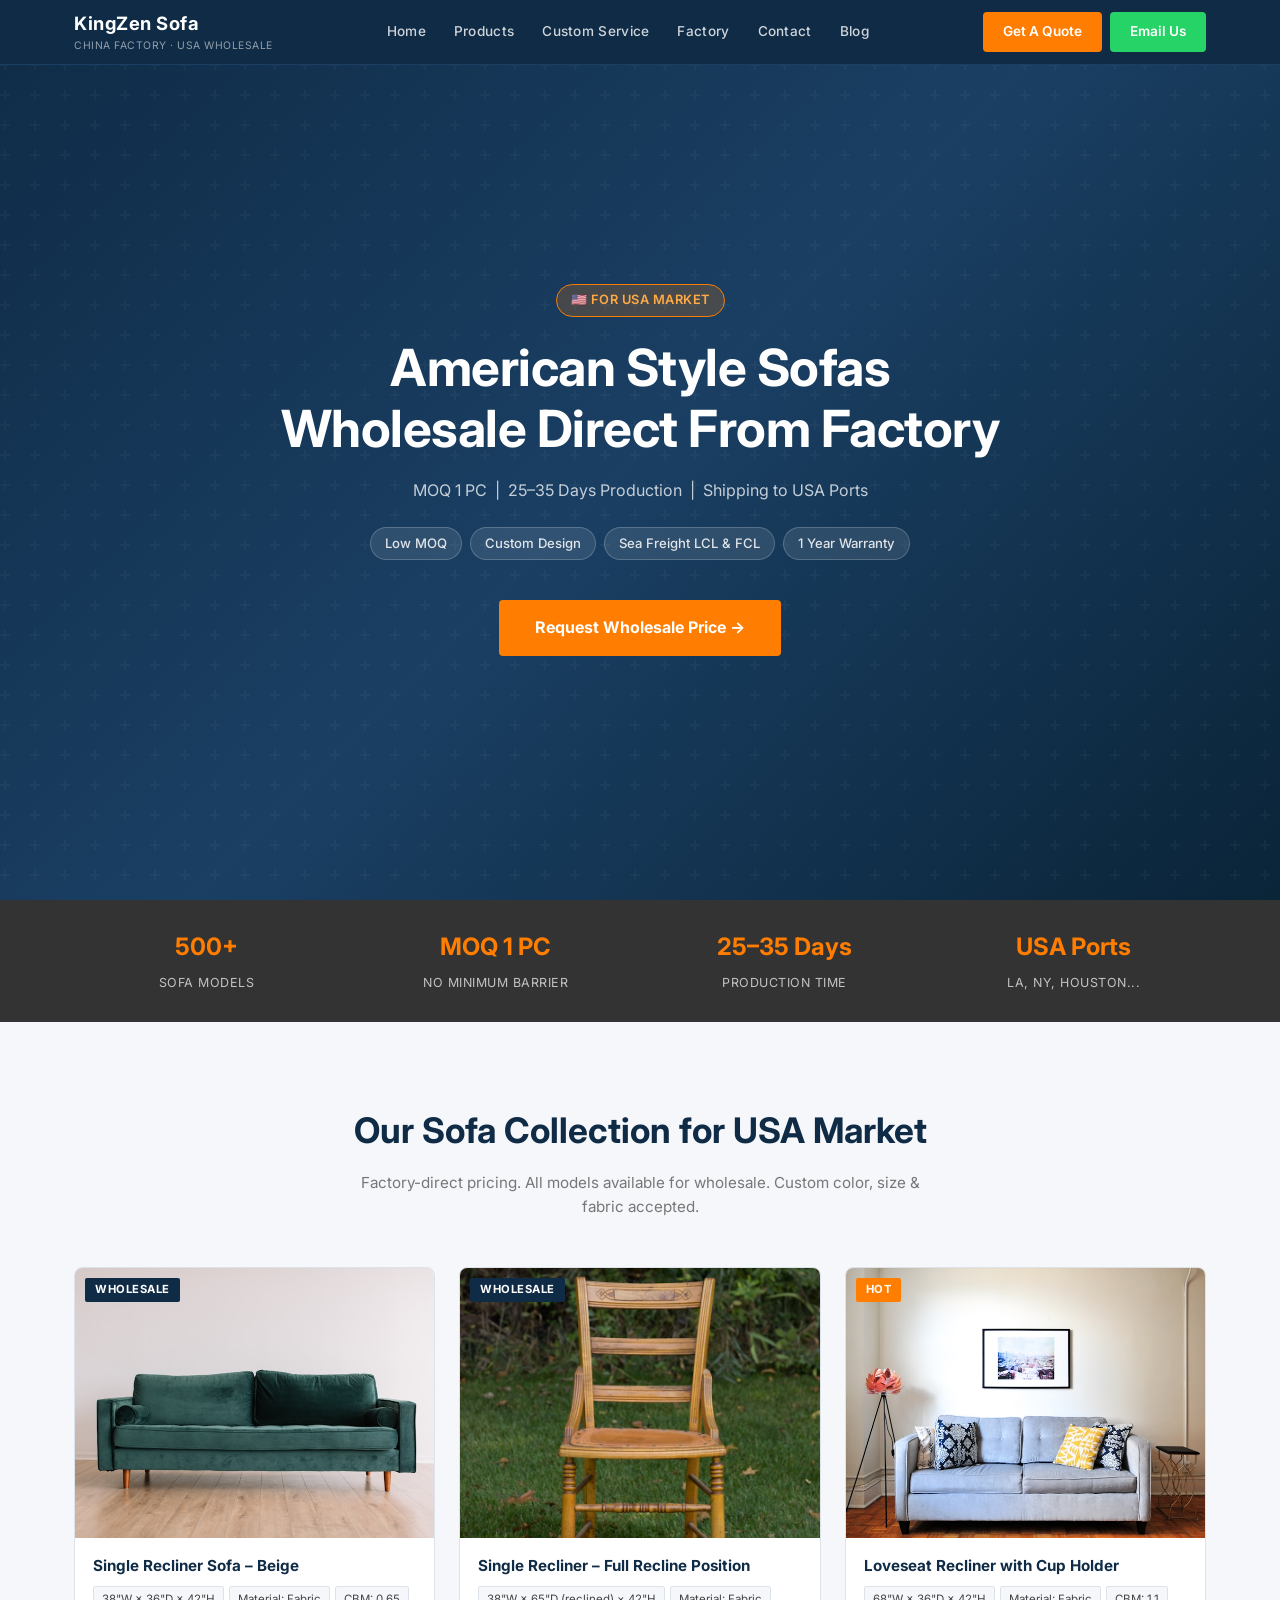
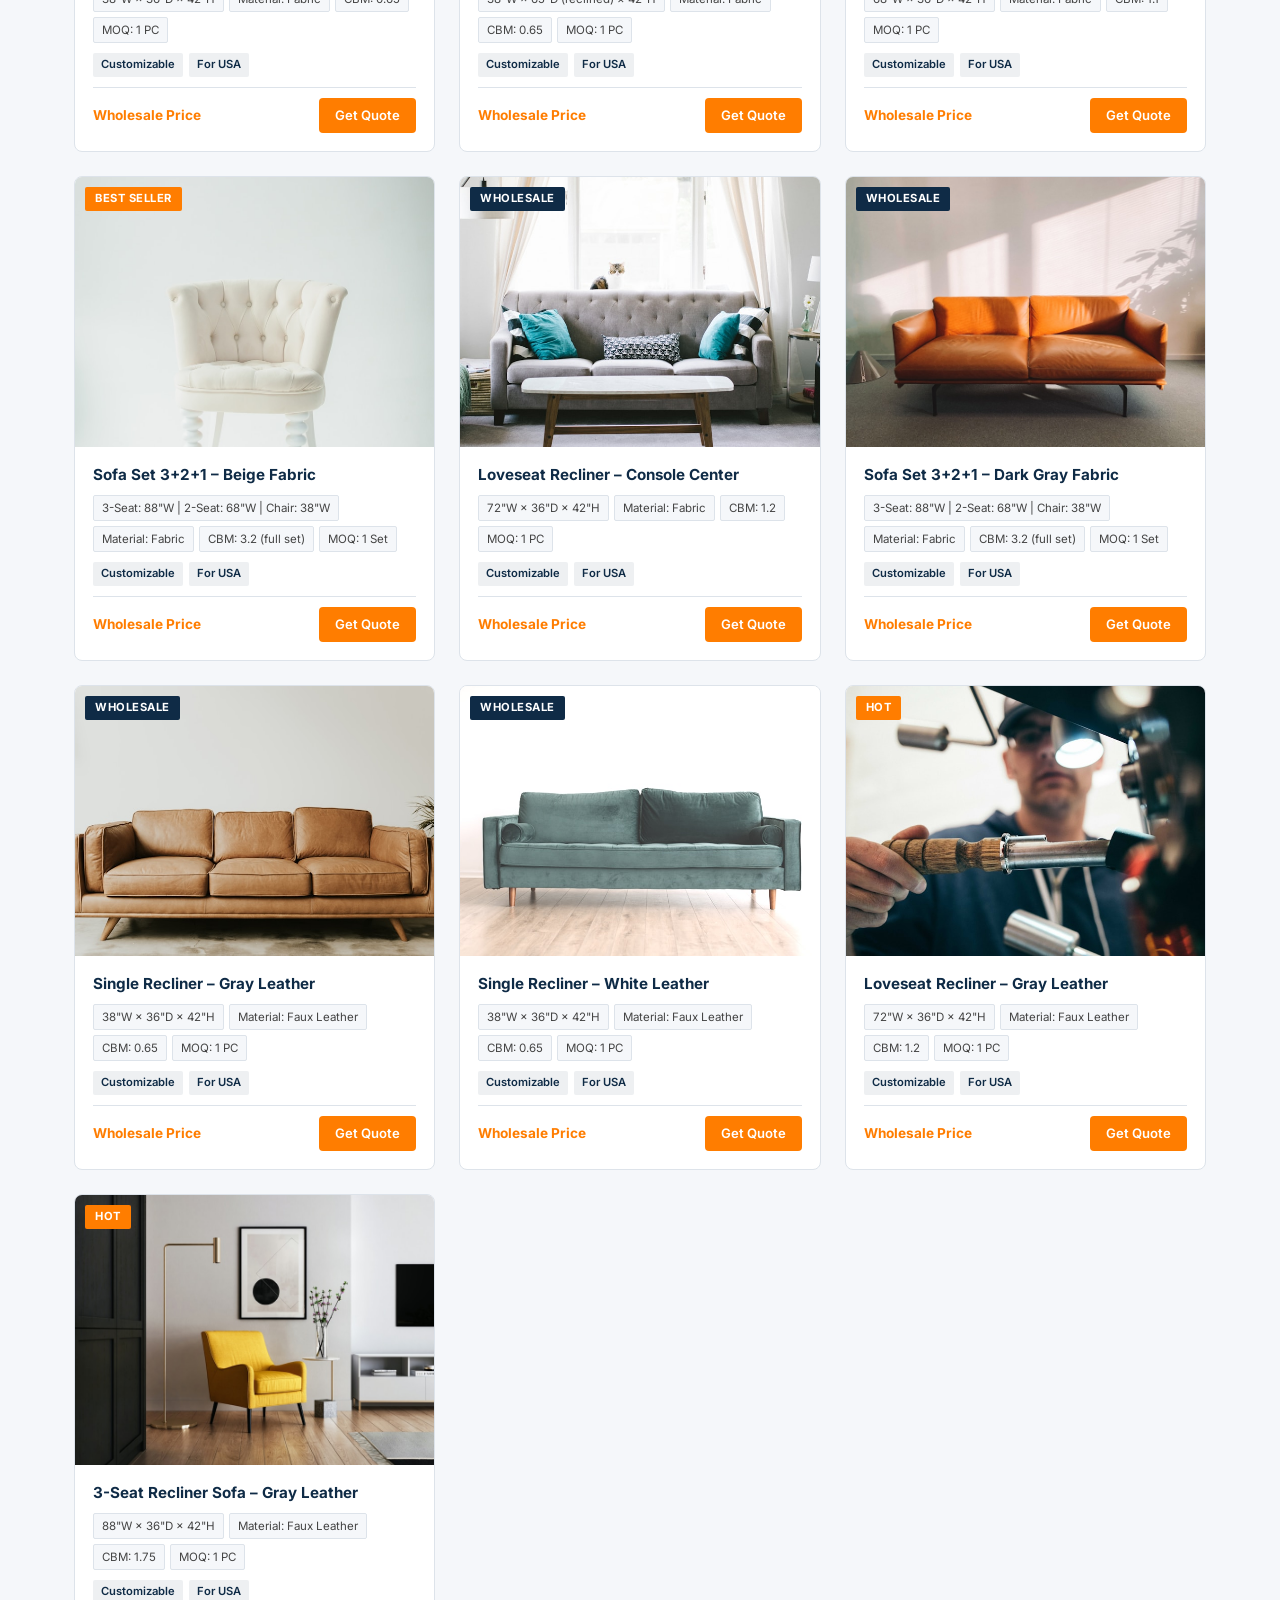
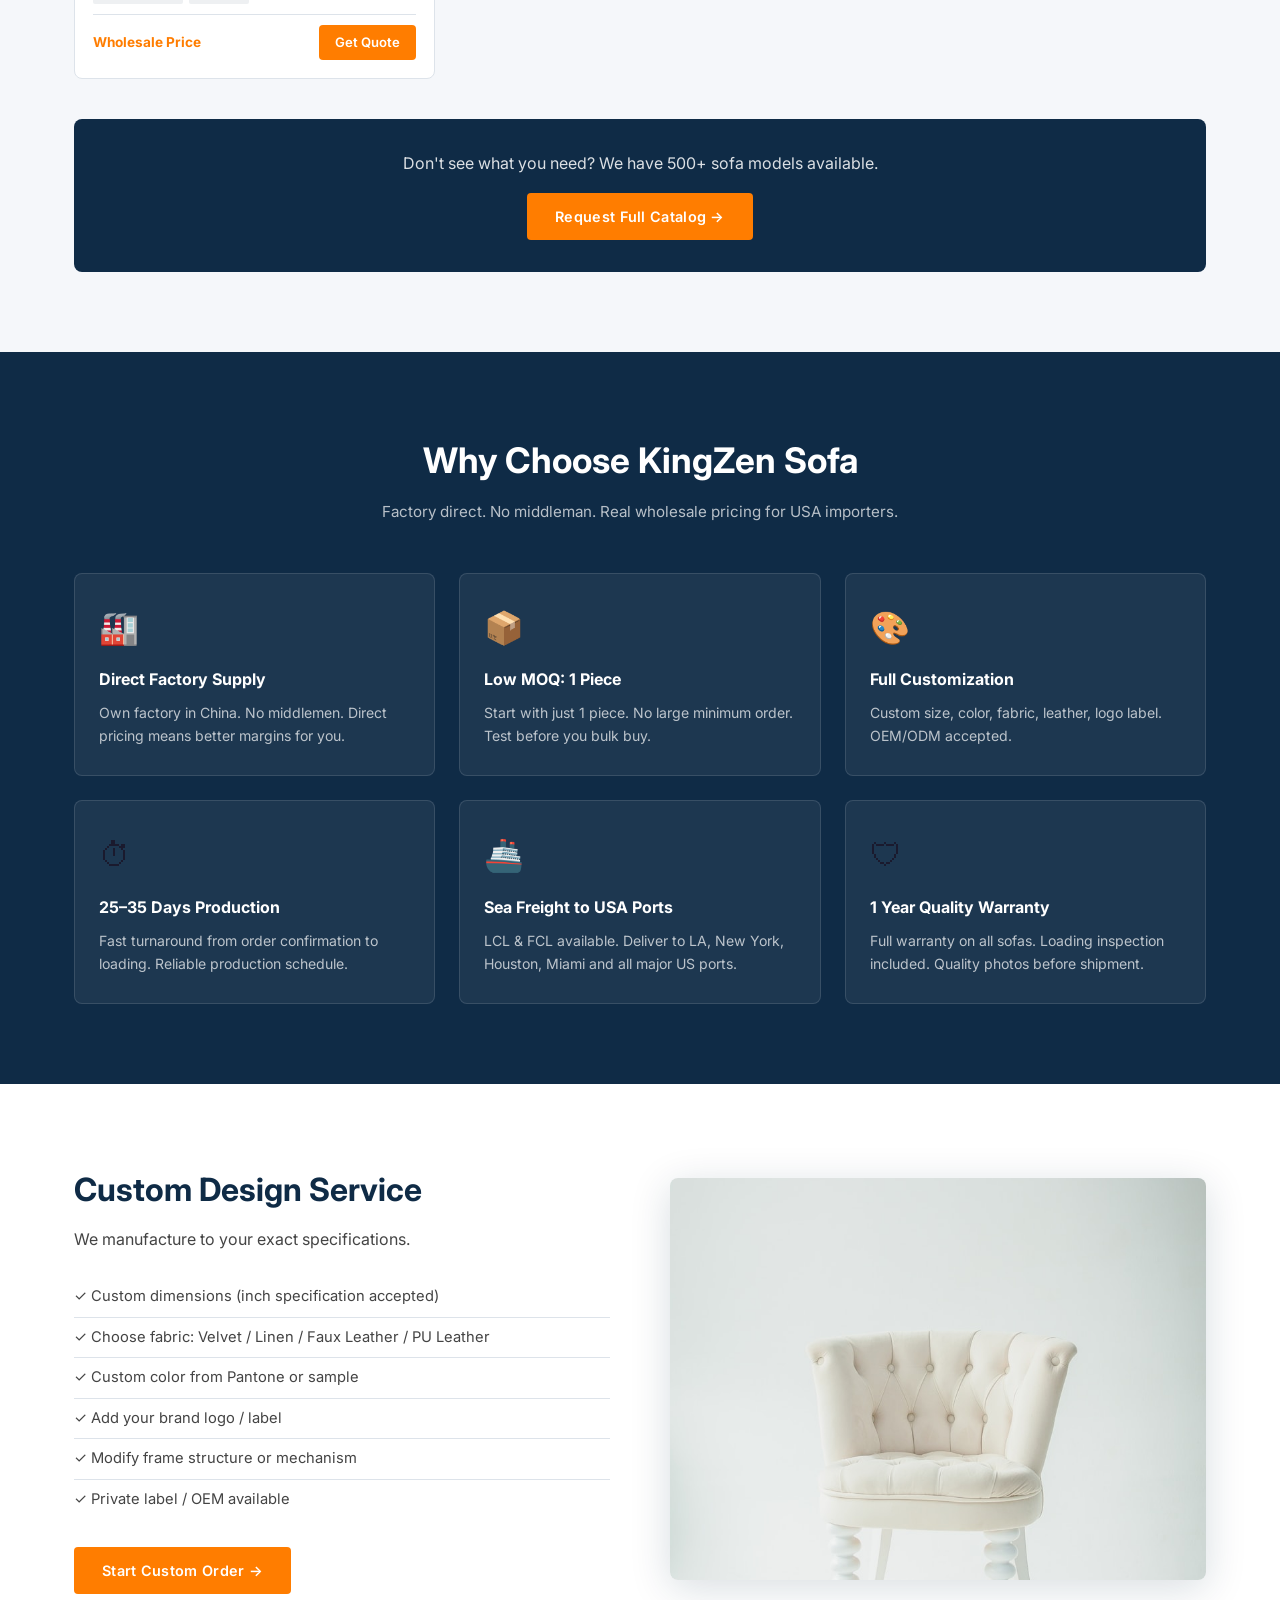
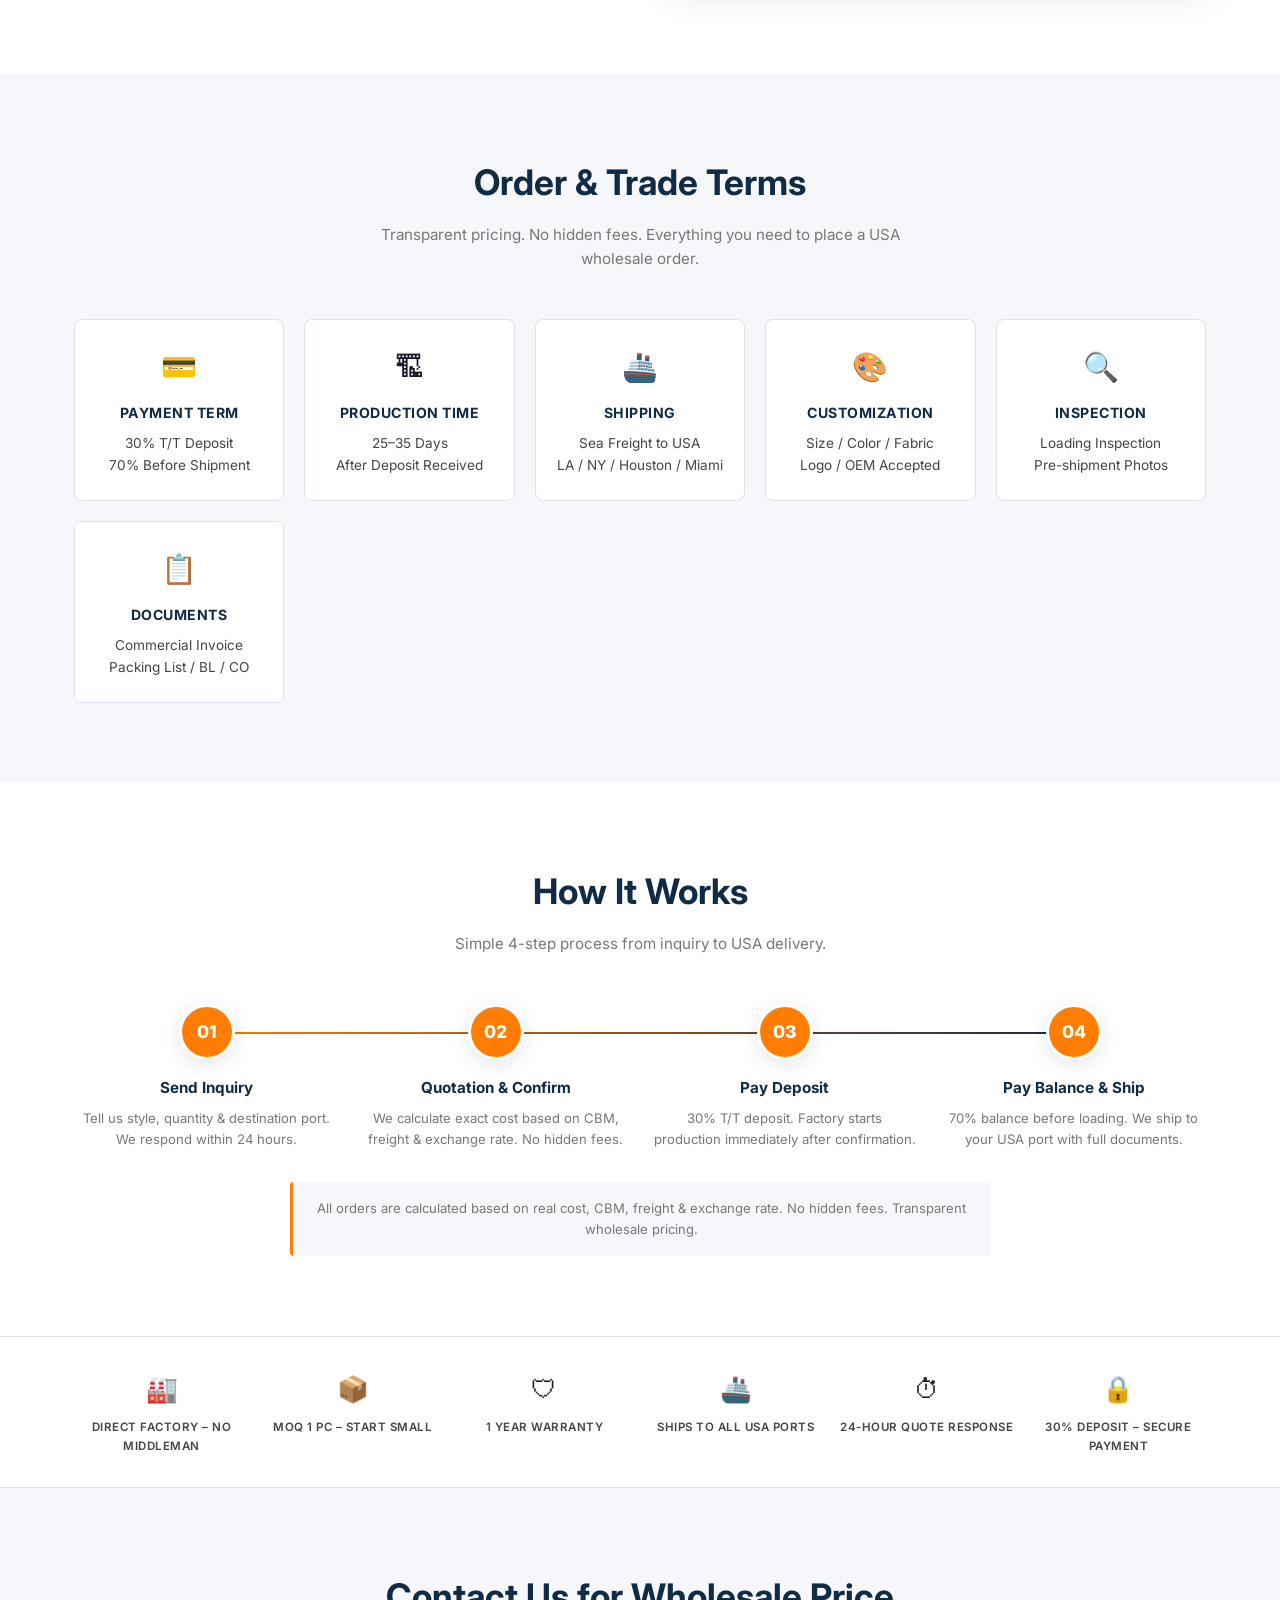
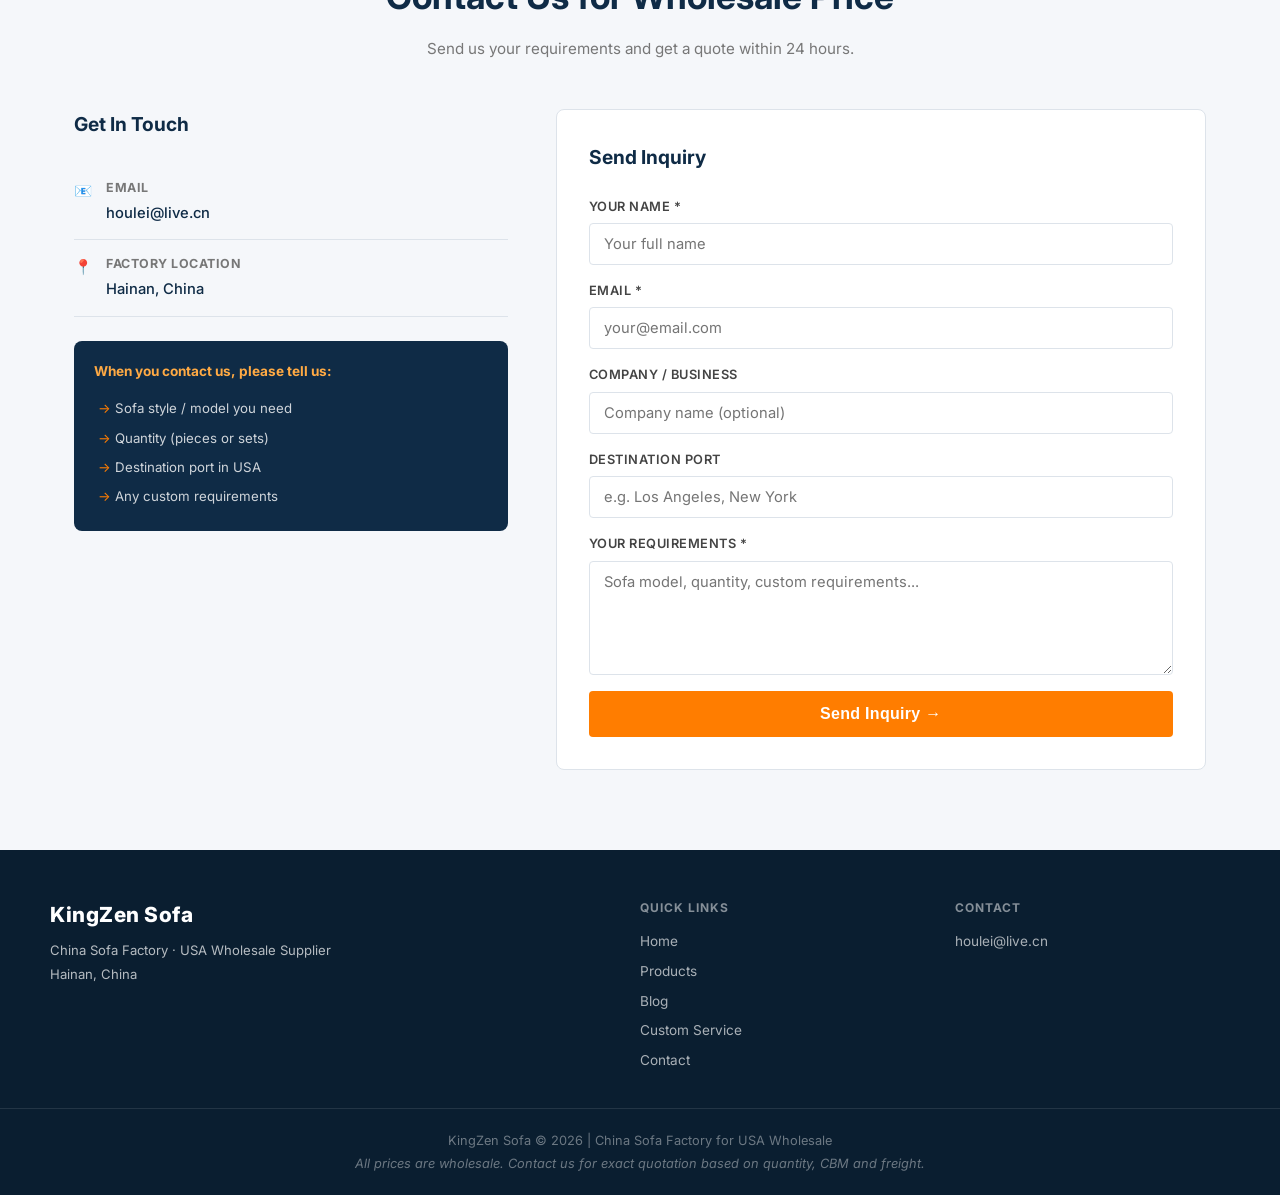
==== commit 5cb842e3: "SEO & conversion optimization: blog (3 articles), trust badges, floating CTA, long-tail keywords, si" ====
--- a/index.html
+++ b/index.html
@@ -6,10 +6,11 @@
 
     <!-- SEO Meta Tags -->
     <title>KingZen Sofa – Wholesale Sofas for USA Market | China Factory Direct</title>
-    <meta name="description" content="KingZen Sofa – China sofa factory direct to USA. Wholesale recliner sofas, fabric & leather. MOQ 1 PC, custom design, 25-35 days production. Free quote.">
-    <meta name="keywords" content="wholesale sofa USA, China sofa factory, bulk sofa order, sofa wholesale supplier, recliner sofa wholesale, fabric sofa manufacturer, leather sofa wholesale, sofa exporter China, B2B sofa supply, American style sofa, OEM sofa, custom sofa China">
+    <meta name="description" content="KingZen Sofa – China sofa factory direct to USA. Wholesale recliner sofas, fabric & leather recliners, sofa sets. MOQ 1 PC, custom design, 25-35 days. Import sofas from China. Free quote.">
+    <meta name="keywords" content="wholesale sofa USA, China sofa factory, bulk sofa order, sofa wholesale supplier, recliner sofa wholesale, fabric sofa manufacturer, leather sofa wholesale, sofa exporter China, B2B sofa supply, American style sofa, OEM sofa, custom sofa China, import sofas from China to USA, China sofa factory direct, wholesale recliner sofa, low MOQ sofa manufacturer, sofa manufacturer China, bulk recliner sofa order, American furniture wholesale, sofa wholesale distributor">
     <meta name="author" content="KingZen Sofa">
     <meta name="robots" content="index, follow">
+    <meta name="google-site-verification" content="7ifWrc3V4vDbKkOOHDWY9aqG1_EZkdmPYEJttV09YgQ" />
 
     <!-- Open Graph -->
     <meta property="og:type" content="website">
@@ -347,6 +348,7 @@
                 <a href="#custom">Custom Service</a>
                 <a href="#factory">Factory</a>
                 <a href="#contact">Contact</a>
+                <a href="blog.html">Blog</a>
             </nav>
             <div class="header-ctas">
                 <a href="#contact" class="btn-quote">Get A Quote</a>
@@ -360,6 +362,7 @@
             <a href="#custom" onclick="closeMobileMenu()">Custom Service</a>
             <a href="#factory" onclick="closeMobileMenu()">Factory</a>
             <a href="#contact" onclick="closeMobileMenu()">Contact</a>
+            <a href="blog.html" onclick="closeMobileMenu()">Blog</a>
         </div>
     </header>
 
@@ -808,6 +811,38 @@
         </div>
     </section>
 
+    <!-- Trust Badges -->
+    <section class="trust-badges">
+        <div class="container">
+            <div class="trust-grid">
+                <div class="trust-item">
+                    <div class="trust-icon">🏭</div>
+                    <span class="trust-text">Direct Factory – No Middleman</span>
+                </div>
+                <div class="trust-item">
+                    <div class="trust-icon">📦</div>
+                    <span class="trust-text">MOQ 1 PC – Start Small</span>
+                </div>
+                <div class="trust-item">
+                    <div class="trust-icon">🛡</div>
+                    <span class="trust-text">1 Year Warranty</span>
+                </div>
+                <div class="trust-item">
+                    <div class="trust-icon">🚢</div>
+                    <span class="trust-text">Ships to All USA Ports</span>
+                </div>
+                <div class="trust-item">
+                    <div class="trust-icon">⏱</div>
+                    <span class="trust-text">24-Hour Quote Response</span>
+                </div>
+                <div class="trust-item">
+                    <div class="trust-icon">🔒</div>
+                    <span class="trust-text">30% Deposit – Secure Payment</span>
+                </div>
+            </div>
+        </div>
+    </section>
+
     <!-- Contact -->
     <section id="contact" class="contact">
         <div class="container">
@@ -884,6 +919,7 @@
                 <h4>Quick Links</h4>
                 <a href="#home">Home</a>
                 <a href="#products">Products</a>
+                <a href="blog.html">Blog</a>
                 <a href="#custom">Custom Service</a>
                 <a href="#contact">Contact</a>
             </div>
@@ -954,5 +990,57 @@
     </div>
 
     <script src="script.js"></script>
+
+    <!-- Floating CTA -->
+    <a href="mailto:houlei@live.cn?subject=Wholesale%20Sofa%20Inquiry" id="floatCta" class="float-cta" style="position:fixed;bottom:24px;right:24px;z-index:999;background:#FF7D00;color:#fff;padding:14px 24px;border-radius:8px;font-weight:700;font-size:0.88rem;box-shadow:0 8px 40px rgba(255,125,0,0.4);text-decoration:none;transition:all 0.25s ease;display:none;">
+        📧 Get Free Quote
+    </a>
+    <style>
+    .float-cta:hover { background:#e06d00; transform:translateY(-2px); color:#fff; text-decoration:none; }
+    .trust-badges {
+        padding: 32px 0;
+        background: var(--bg-white);
+        border-top: 1px solid var(--border);
+        border-bottom: 1px solid var(--border);
+    }
+    .trust-grid {
+        display: grid;
+        grid-template-columns: repeat(6, 1fr);
+        gap: 16px;
+        text-align: center;
+    }
+    .trust-item {
+        display: flex;
+        flex-direction: column;
+        align-items: center;
+        gap: 8px;
+    }
+    .trust-icon { font-size: 1.6rem; }
+    .trust-text {
+        font-size: 0.72rem;
+        font-weight: 600;
+        color: var(--text-mid);
+        text-transform: uppercase;
+        letter-spacing: 0.5px;
+    }
+    @media (max-width: 768px) {
+        .trust-grid { grid-template-columns: repeat(3, 1fr); gap: 20px; }
+        .float-cta { bottom: 16px; right: 16px; padding: 12px 18px; font-size: 0.82rem; }
+    }
+    @media (max-width: 480px) {
+        .trust-grid { grid-template-columns: repeat(2, 1fr); }
+    }
+    </style>
+    <script>
+    // Show floating CTA after scrolling past hero
+    window.addEventListener('scroll', function() {
+        var cta = document.getElementById('floatCta');
+        if (window.scrollY > 600) {
+            cta.style.display = 'block';
+        } else {
+            cta.style.display = 'none';
+        }
+    });
+    </script>
 </body>
 </html>
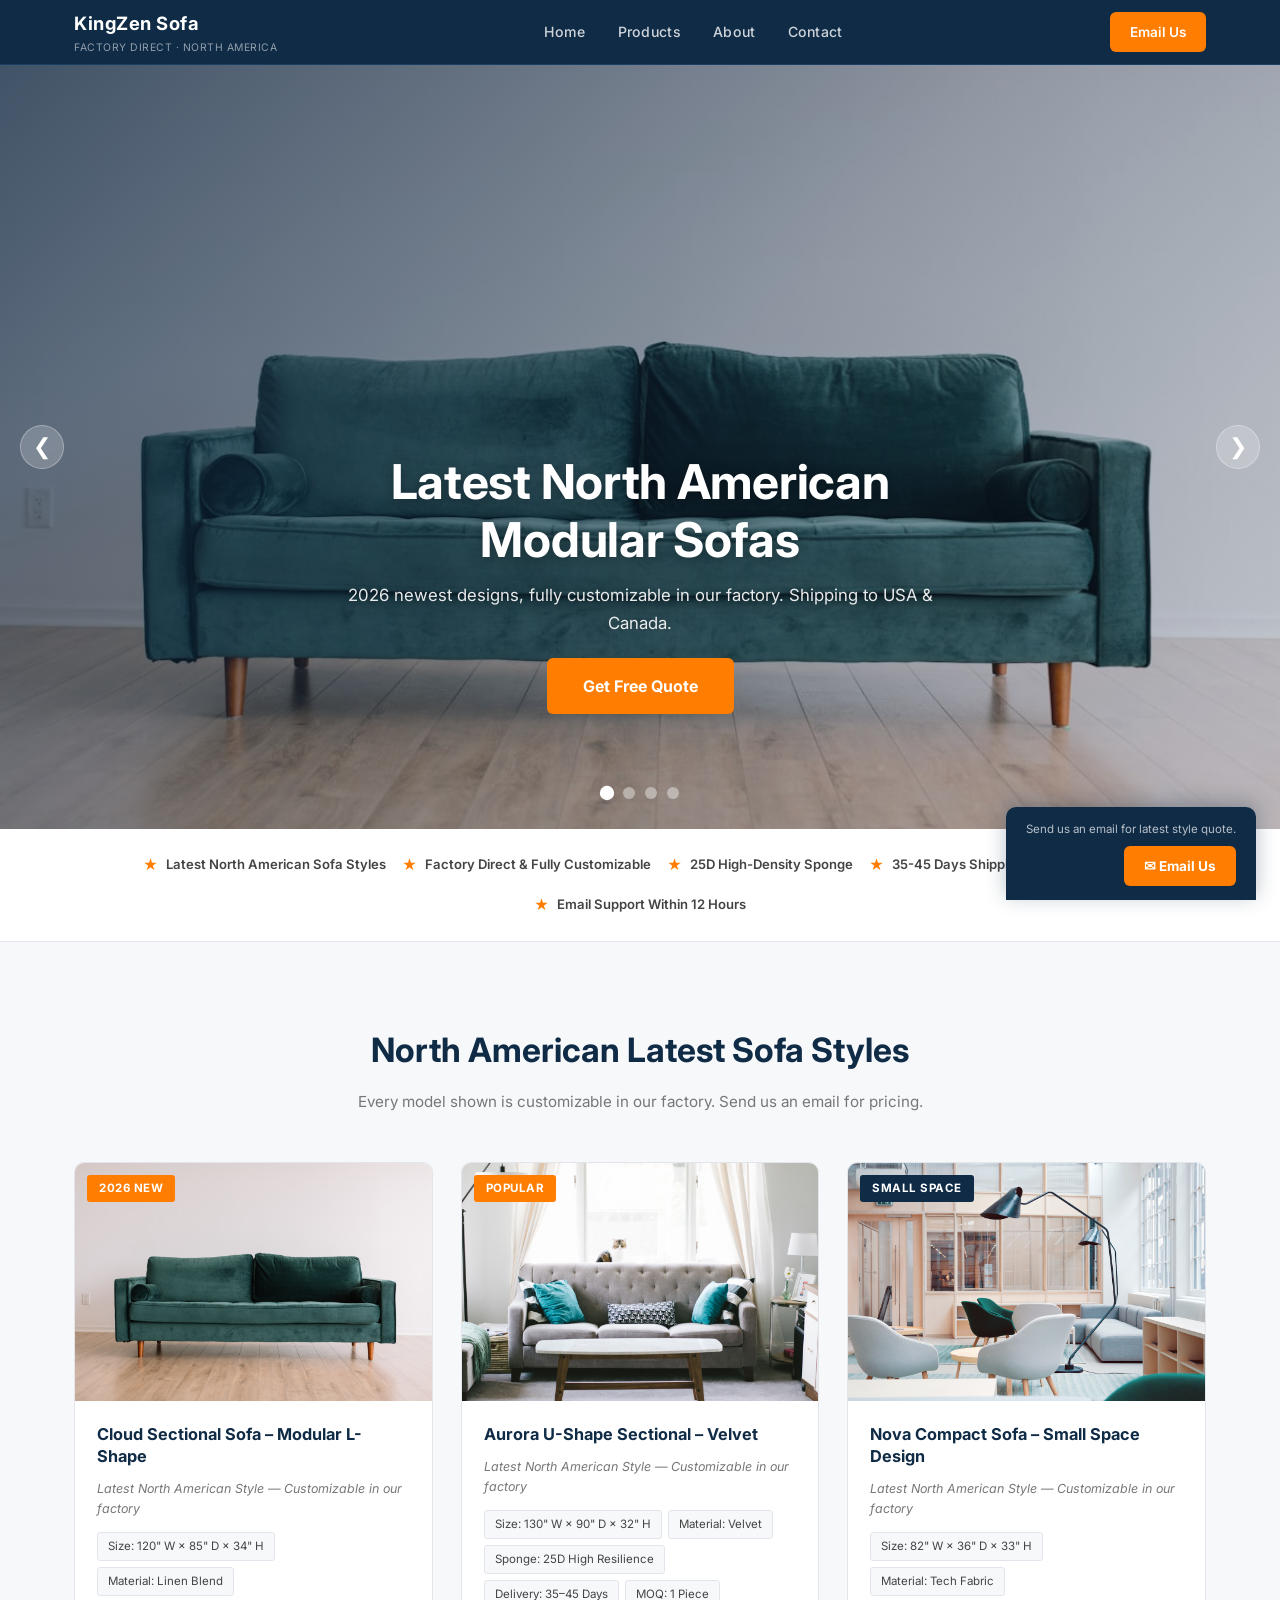
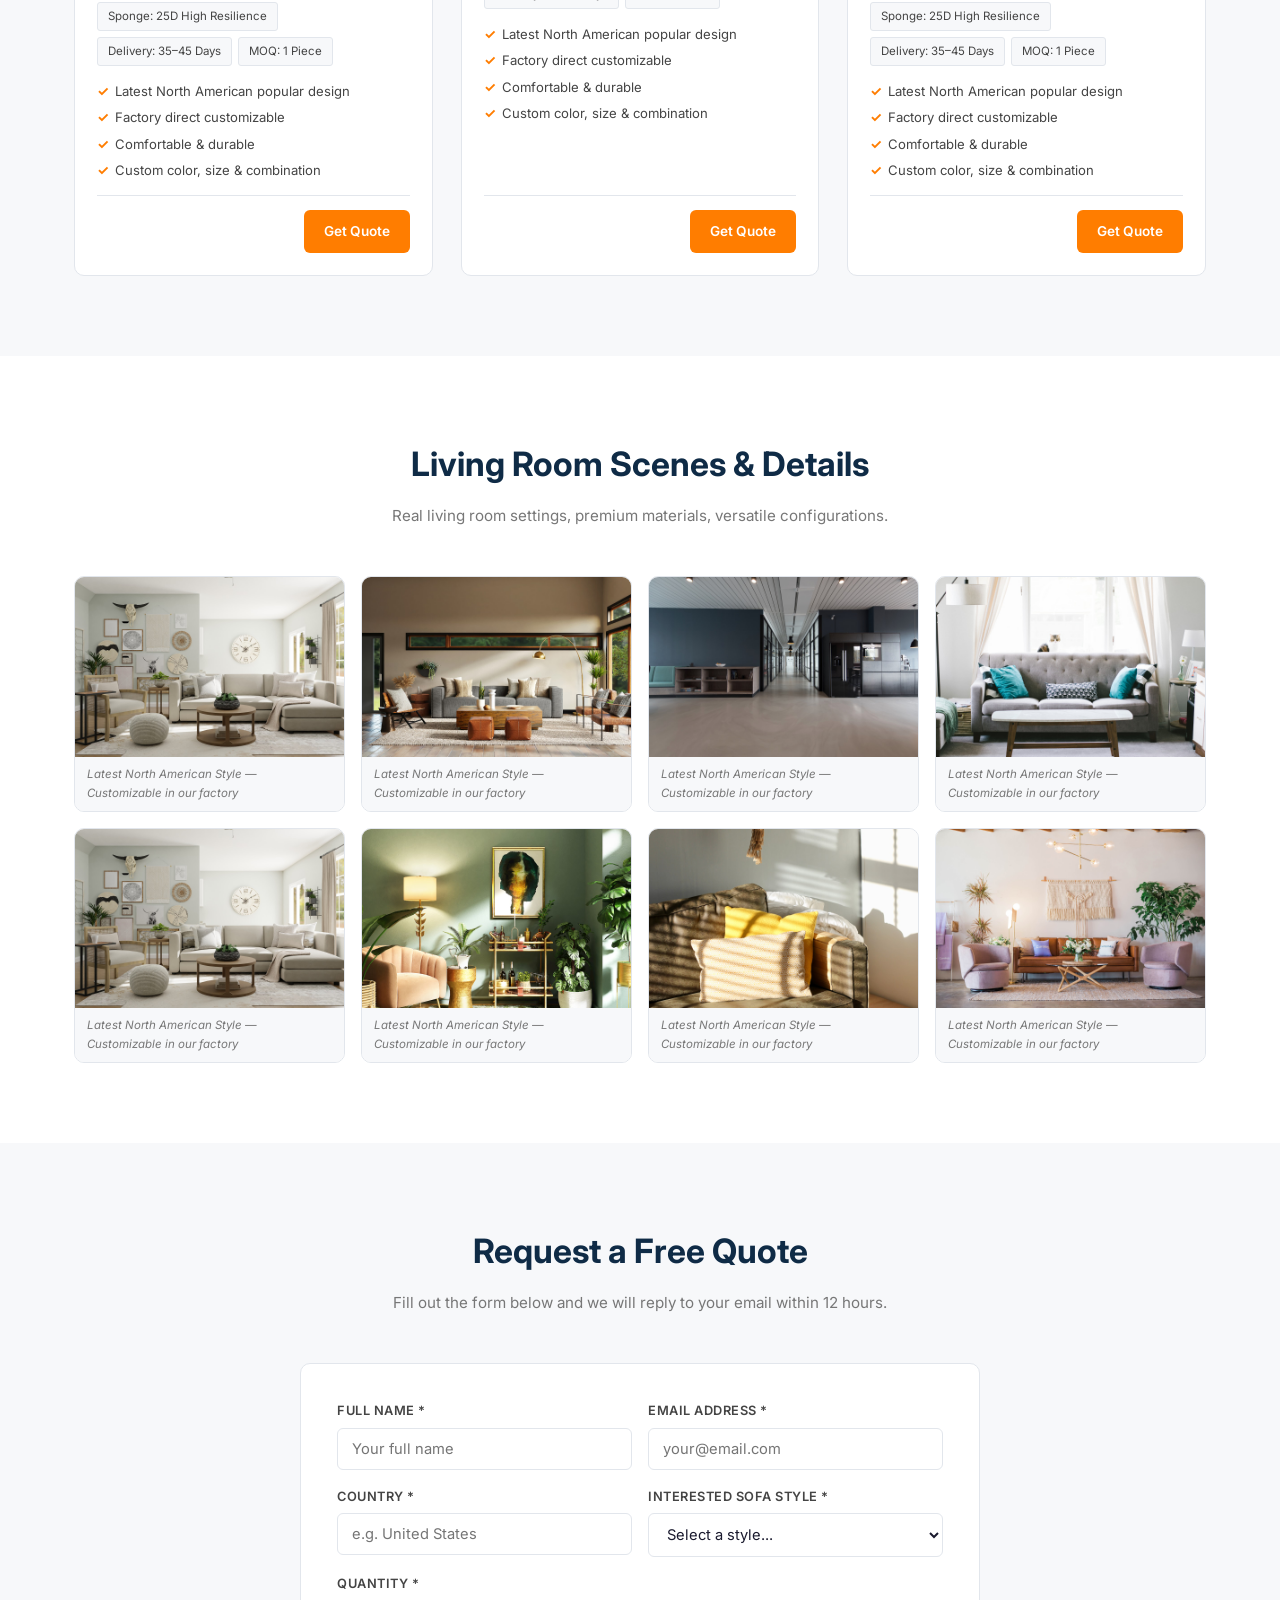
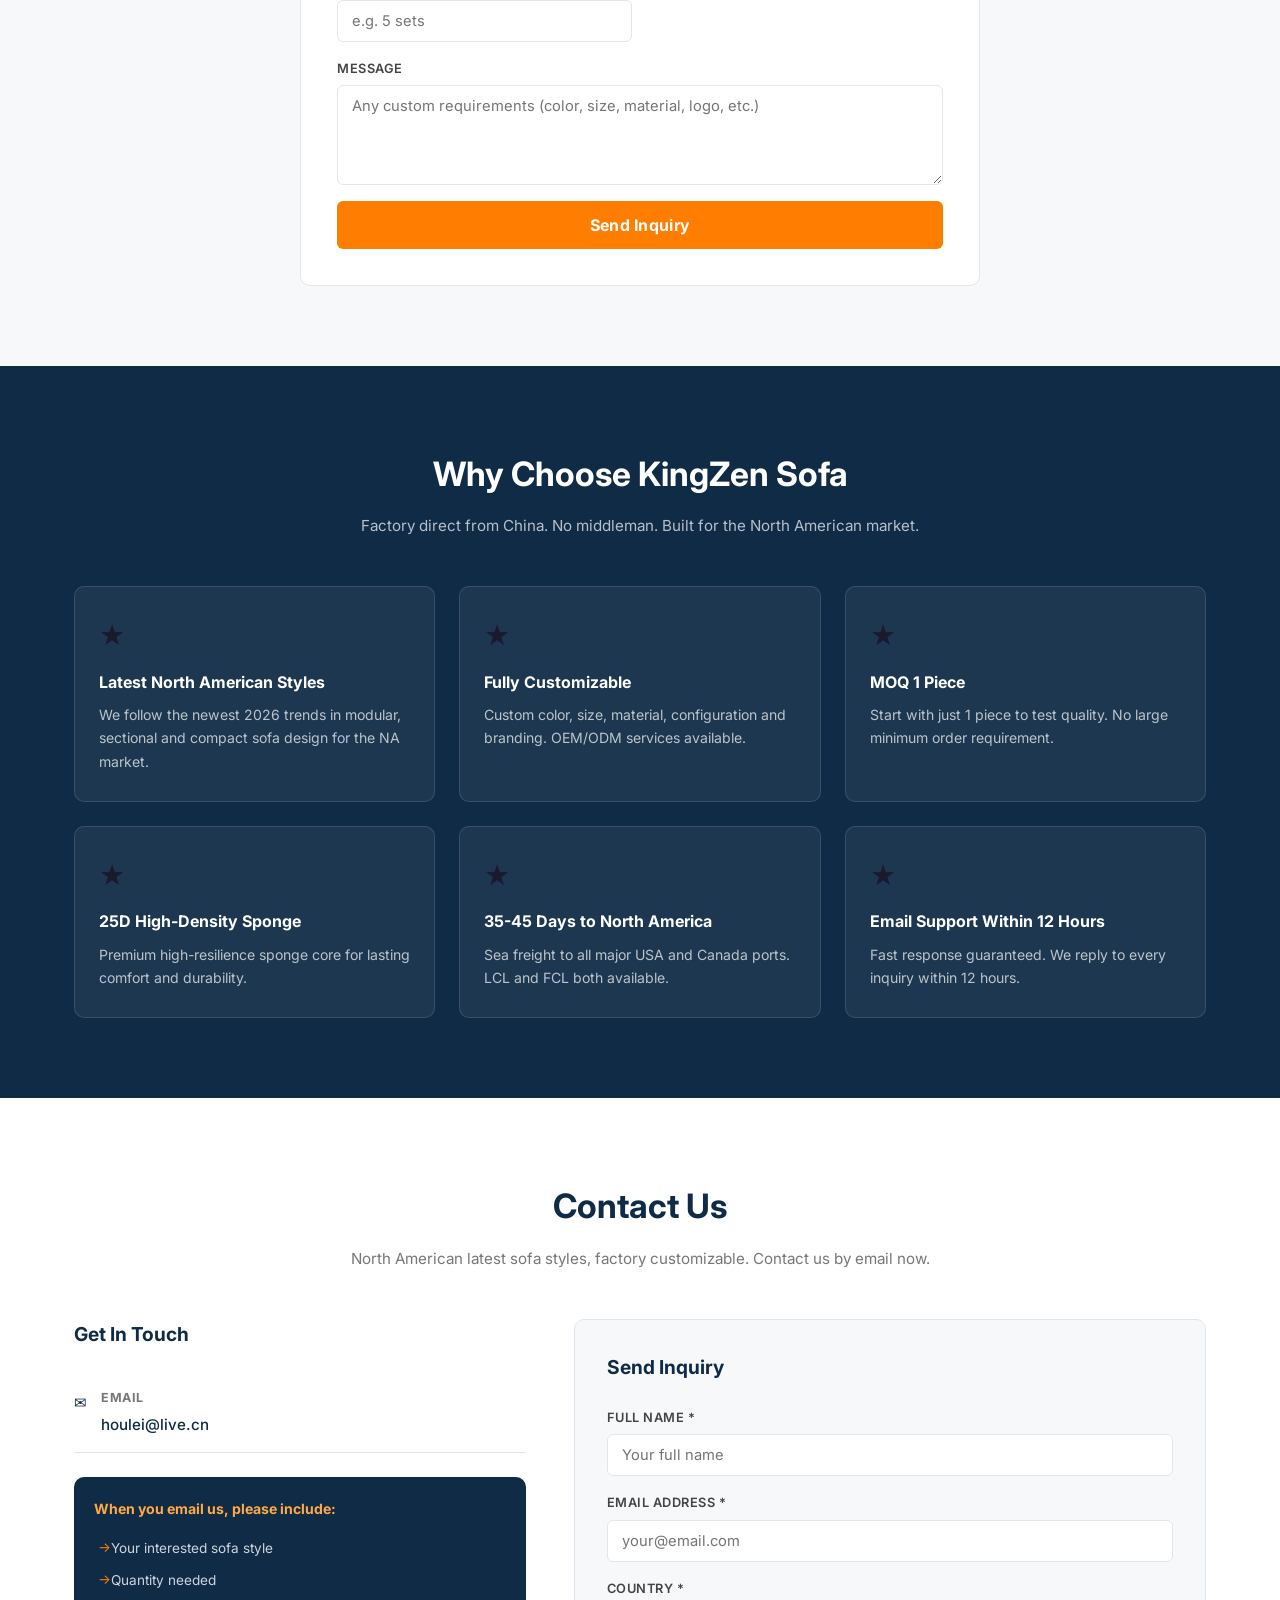
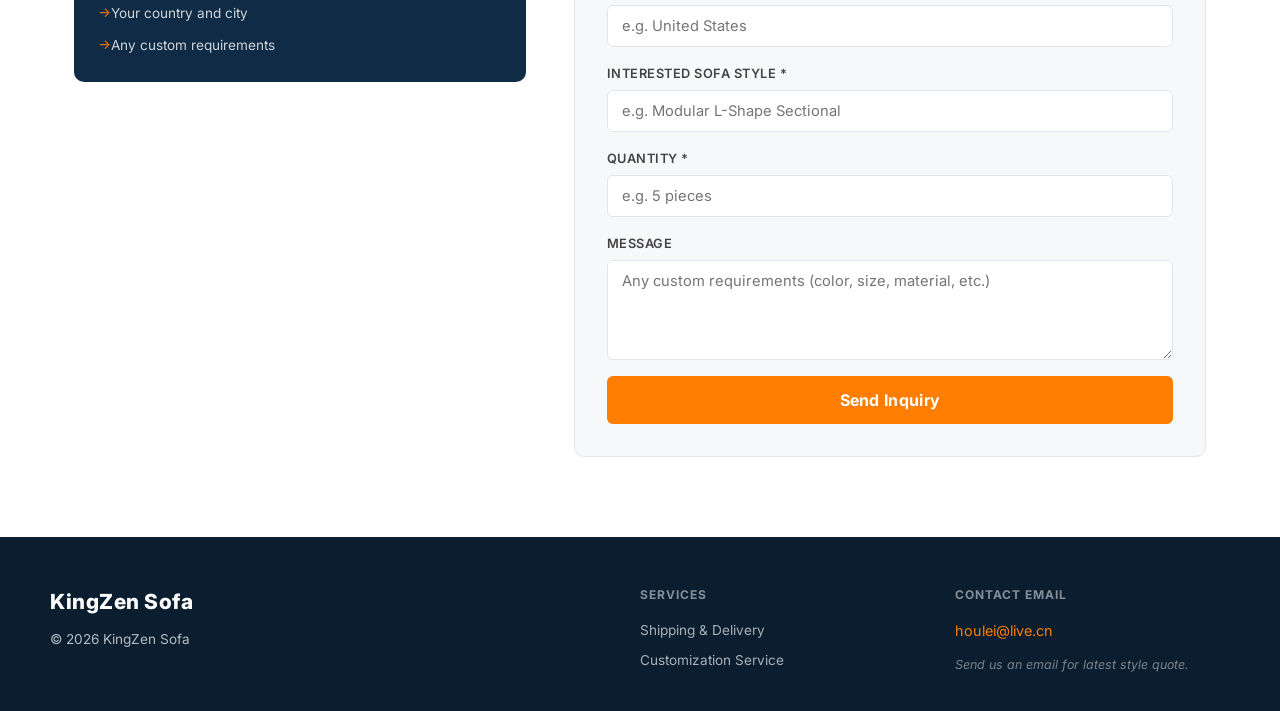
==== commit a2637e31: "Complete website rebuild: North American sofa styles, carousel, inquiry forms, SEO, 12 new images" ====
--- a/index.html
+++ b/index.html
@@ -5,9 +5,9 @@
     <meta name="viewport" content="width=device-width, initial-scale=1.0">
 
     <!-- SEO Meta Tags -->
-    <title>KingZen Sofa – Wholesale Sofas for USA Market | China Factory Direct</title>
-    <meta name="description" content="KingZen Sofa – China sofa factory direct to USA. Wholesale recliner sofas, fabric & leather recliners, sofa sets. MOQ 1 PC, custom design, 25-35 days. Import sofas from China. Free quote.">
-    <meta name="keywords" content="wholesale sofa USA, China sofa factory, bulk sofa order, sofa wholesale supplier, recliner sofa wholesale, fabric sofa manufacturer, leather sofa wholesale, sofa exporter China, B2B sofa supply, American style sofa, OEM sofa, custom sofa China, import sofas from China to USA, China sofa factory direct, wholesale recliner sofa, low MOQ sofa manufacturer, sofa manufacturer China, bulk recliner sofa order, American furniture wholesale, sofa wholesale distributor">
+    <title>Latest North American Modular Sofa | Custom Factory Direct</title>
+    <meta name="description" content="Newest 2026 North American sofa styles, fully customizable in Chinese factory. Email us for quote, 35-45 days delivery to US & Canada. MOQ 1 piece.">
+    <meta name="keywords" content="North American sofa, latest modular sofa, popular sectional sofa, custom sofa factory, living room furniture, factory direct sofa">
     <meta name="author" content="KingZen Sofa">
     <meta name="robots" content="index, follow">
     <meta name="google-site-verification" content="7ifWrc3V4vDbKkOOHDWY9aqG1_EZkdmPYEJttV09YgQ" />
@@ -15,14 +15,14 @@
     <!-- Open Graph -->
     <meta property="og:type" content="website">
     <meta property="og:url" content="https://kingzen.pages.dev/">
-    <meta property="og:title" content="KingZen Sofa – Wholesale Sofas for USA Market">
-    <meta property="og:description" content="China sofa factory direct. MOQ 1 PC, custom design, bulk orders, sea freight to USA ports.">
-    <meta property="og:image" content="https://kingzen.pages.dev/images/图片_20260411021153_162_128.jpg">
+    <meta property="og:title" content="Latest North American Modular Sofa | Custom Factory Direct">
+    <meta property="og:description" content="Newest 2026 North American sofa styles, fully customizable. MOQ 1 PC, 35-45 days delivery to US & Canada.">
+    <meta property="og:image" content="https://kingzen.pages.dev/images/hero-1-modular-sofa.jpg">
 
     <!-- Twitter -->
     <meta property="twitter:card" content="summary_large_image">
-    <meta property="twitter:title" content="KingZen Sofa – Wholesale Sofas for USA Market">
-    <meta property="twitter:description" content="China sofa factory direct. MOQ 1 PC, custom design, bulk orders, sea freight to USA ports.">
+    <meta property="twitter:title" content="Latest North American Modular Sofa | Custom Factory Direct">
+    <meta property="twitter:description" content="Newest 2026 North American sofa styles, fully customizable. MOQ 1 PC, 35-45 days delivery.">
 
     <link rel="canonical" href="https://kingzen.pages.dev/">
     <link rel="stylesheet" href="styles.css">
@@ -38,244 +38,57 @@
     </script>
 
     <!-- Schema.org -->
-    <!-- Schema: Organization -->
     <script type="application/ld+json">
     {
       "@context": "https://schema.org",
       "@type": "Organization",
       "name": "KingZen Sofa",
-      "legalName": "Kingzen Investment (Hainan) Co., Ltd.",
-      "description": "China sofa factory direct wholesale to USA market. MOQ 1 PC, custom design, 25-35 days production.",
+      "description": "Chinese sofa factory offering latest North American sofa styles. Fully customizable, MOQ 1 piece, 35-45 days delivery to US & Canada.",
       "url": "https://kingzen.pages.dev/",
-      "logo": "https://kingzen.pages.dev/images/logo.png",
       "email": "houlei@live.cn",
       "address": {
         "@type": "PostalAddress",
         "addressLocality": "Hainan",
-        "addressRegion": "Hainan",
         "addressCountry": "CN"
       },
-      "areaServed": {"@type": "Country", "name": "United States"},
-      "sameAs": []
+      "areaServed": [
+        {"@type": "Country", "name": "United States"},
+        {"@type": "Country", "name": "Canada"}
+      ]
     }
     </script>
-
-    <!-- Schema: Product List -->
     <script type="application/ld+json">
     {
       "@context": "https://schema.org",
       "@type": "ItemList",
       "itemListElement": [
         {
-          "@type": "ListItem",
-          "position": 1,
+          "@type": "ListItem", "position": 1,
           "item": {
-            "@type": "Product",
-            "name": "Single Recliner Sofa – Beige Fabric",
-            "description": "Modern beige fabric single recliner sofa. MOQ 1 PC. Custom color and fabric available.",
-            "image": "https://kingzen.pages.dev/images/图片_20260411021153_162_128.jpg",
-            "brand": {"@type": "Brand", "name": "KingZen Sofa"},
-            "manufacturer": {"@type": "Organization", "name": "KingZen Sofa"},
-            "category": "Recliner Sofa",
-            "material": "Fabric",
-            "offers": {
-              "@type": "Offer",
-              "priceCurrency": "USD",
-              "availability": "https://schema.org/InStock",
-              "url": "https://kingzen.pages.dev/#products",
-              "priceSpecification": {
-                "@type": "PriceSpecification",
-                "priceCurrency": "USD",
-                "valueAddedTaxIncluded": false
-              }
-            }
+            "@type": "Product", "name": "Cloud Sectional Sofa – Modular L-Shape", "image": "https://kingzen.pages.dev/images/hero-1-modular-sofa.jpg",
+            "brand": {"@type": "Brand", "name": "KingZen Sofa"}, "material": "Linen Blend", "category": "Sectional Sofa",
+            "offers": {"@type": "Offer", "priceCurrency": "USD", "availability": "https://schema.org/InStock"}
           }
         },
         {
-          "@type": "ListItem",
-          "position": 2,
+          "@type": "ListItem", "position": 2,
           "item": {
-            "@type": "Product",
-            "name": "Single Recliner – Full Recline Position",
-            "description": "Beige fabric recliner with full recline function. Suitable for living room and office.",
-            "image": "https://kingzen.pages.dev/images/图片_20260411021154_163_128.jpg",
-            "brand": {"@type": "Brand", "name": "KingZen Sofa"},
-            "manufacturer": {"@type": "Organization", "name": "KingZen Sofa"},
-            "category": "Recliner Sofa",
-            "material": "Fabric",
-            "offers": {
-              "@type": "Offer",
-              "priceCurrency": "USD",
-              "availability": "https://schema.org/InStock",
-              "url": "https://kingzen.pages.dev/#products"
-            }
+            "@type": "Product", "name": "Aurora U-Shape Sectional – Velvet", "image": "https://kingzen.pages.dev/images/hero-2-sectional-sofa.jpg",
+            "brand": {"@type": "Brand", "name": "KingZen Sofa"}, "material": "Velvet", "category": "Sectional Sofa",
+            "offers": {"@type": "Offer", "priceCurrency": "USD", "availability": "https://schema.org/InStock"}
           }
         },
         {
-          "@type": "ListItem",
-          "position": 3,
+          "@type": "ListItem", "position": 3,
           "item": {
-            "@type": "Product",
-            "name": "Loveseat Recliner with Cup Holder",
-            "description": "Beige fabric loveseat recliner with center console and cup holders. Wholesale MOQ 1 PC.",
-            "image": "https://kingzen.pages.dev/images/图片_20260411021155_164_128.jpg",
-            "brand": {"@type": "Brand", "name": "KingZen Sofa"},
-            "manufacturer": {"@type": "Organization", "name": "KingZen Sofa"},
-            "category": "Recliner Sofa",
-            "material": "Fabric",
-            "offers": {
-              "@type": "Offer",
-              "priceCurrency": "USD",
-              "availability": "https://schema.org/InStock",
-              "url": "https://kingzen.pages.dev/#products"
-            }
-          }
-        },
-        {
-          "@type": "ListItem",
-          "position": 4,
-          "item": {
-            "@type": "Product",
-            "name": "3+2+1 Fabric Sofa Set – Beige",
-            "description": "Complete living room sofa set including 3-seat, 2-seat loveseat and armchair. Custom available.",
-            "image": "https://kingzen.pages.dev/images/图片_20260411021156_165_128.jpg",
-            "brand": {"@type": "Brand", "name": "KingZen Sofa"},
-            "manufacturer": {"@type": "Organization", "name": "KingZen Sofa"},
-            "category": "Sofa Set",
-            "material": "Fabric",
-            "offers": {
-              "@type": "Offer",
-              "priceCurrency": "USD",
-              "availability": "https://schema.org/InStock",
-              "url": "https://kingzen.pages.dev/#products"
-            }
-          }
-        },
-        {
-          "@type": "ListItem",
-          "position": 5,
-          "item": {
-            "@type": "Product",
-            "name": "Fabric Loveseat with Console – Beige",
-            "description": "Modern fabric loveseat with center console. Suitable for USA living rooms.",
-            "image": "https://kingzen.pages.dev/images/图片_20260411021158_167_128.jpg",
-            "brand": {"@type": "Brand", "name": "KingZen Sofa"},
-            "manufacturer": {"@type": "Organization", "name": "KingZen Sofa"},
-            "category": "Loveseat",
-            "material": "Fabric",
-            "offers": {
-              "@type": "Offer",
-              "priceCurrency": "USD",
-              "availability": "https://schema.org/InStock",
-              "url": "https://kingzen.pages.dev/#products"
-            }
-          }
-        },
-        {
-          "@type": "ListItem",
-          "position": 6,
-          "item": {
-            "@type": "Product",
-            "name": "3+2+1 Fabric Sofa Set – Dark Gray",
-            "description": "Dark gray fabric sofa set 3+2+1 configuration. Modern minimalist design for wholesale.",
-            "image": "https://kingzen.pages.dev/images/图片_20260411021159_168_128.jpg",
-            "brand": {"@type": "Brand", "name": "KingZen Sofa"},
-            "manufacturer": {"@type": "Organization", "name": "KingZen Sofa"},
-            "category": "Sofa Set",
-            "material": "Fabric",
-            "offers": {
-              "@type": "Offer",
-              "priceCurrency": "USD",
-              "availability": "https://schema.org/InStock",
-              "url": "https://kingzen.pages.dev/#products"
-            }
-          }
-        },
-        {
-          "@type": "ListItem",
-          "position": 7,
-          "item": {
-            "@type": "Product",
-            "name": "Single Recliner – Gray Leather",
-            "description": "Gray leather single recliner sofa. Premium quality, wholesale price.",
-            "image": "https://kingzen.pages.dev/images/图片_20260411021200_169_128.jpg",
-            "brand": {"@type": "Brand", "name": "KingZen Sofa"},
-            "manufacturer": {"@type": "Organization", "name": "KingZen Sofa"},
-            "category": "Recliner Sofa",
-            "material": "Leather",
-            "offers": {
-              "@type": "Offer",
-              "priceCurrency": "USD",
-              "availability": "https://schema.org/InStock",
-              "url": "https://kingzen.pages.dev/#products"
-            }
-          }
-        },
-        {
-          "@type": "ListItem",
-          "position": 8,
-          "item": {
-            "@type": "Product",
-            "name": "Single Recliner – White Leather",
-            "description": "White leather recliner chair. Elegant design for modern living rooms.",
-            "image": "https://kingzen.pages.dev/images/图片_20260411021201_170_128.jpg",
-            "brand": {"@type": "Brand", "name": "KingZen Sofa"},
-            "manufacturer": {"@type": "Organization", "name": "KingZen Sofa"},
-            "category": "Recliner Sofa",
-            "material": "Leather",
-            "offers": {
-              "@type": "Offer",
-              "priceCurrency": "USD",
-              "availability": "https://schema.org/InStock",
-              "url": "https://kingzen.pages.dev/#products"
-            }
-          }
-        },
-        {
-          "@type": "ListItem",
-          "position": 9,
-          "item": {
-            "@type": "Product",
-            "name": "Leather Loveseat Recliner – Gray",
-            "description": "Gray leather loveseat recliner. American style, wholesale available.",
-            "image": "https://kingzen.pages.dev/images/图片_20260411021202_171_128.jpg",
-            "brand": {"@type": "Brand", "name": "KingZen Sofa"},
-            "manufacturer": {"@type": "Organization", "name": "KingZen Sofa"},
-            "category": "Recliner Sofa",
-            "material": "Leather",
-            "offers": {
-              "@type": "Offer",
-              "priceCurrency": "USD",
-              "availability": "https://schema.org/InStock",
-              "url": "https://kingzen.pages.dev/#products"
-            }
-          }
-        },
-        {
-          "@type": "ListItem",
-          "position": 10,
-          "item": {
-            "@type": "Product",
-            "name": "3-Seat Leather Recliner – Gray",
-            "description": "Large gray leather 3-seat recliner sofa. Premium wholesale for USA market.",
-            "image": "https://kingzen.pages.dev/images/图片_20260411021203_172_128.jpg",
-            "brand": {"@type": "Brand", "name": "KingZen Sofa"},
-            "manufacturer": {"@type": "Organization", "name": "KingZen Sofa"},
-            "category": "Recliner Sofa",
-            "material": "Leather",
-            "offers": {
-              "@type": "Offer",
-              "priceCurrency": "USD",
-              "availability": "https://schema.org/InStock",
-              "url": "https://kingzen.pages.dev/#products"
-            }
+            "@type": "Product", "name": "Nova Compact Sofa – Small Space Design", "image": "https://kingzen.pages.dev/images/hero-3-luxury-sofa.jpg",
+            "brand": {"@type": "Brand", "name": "KingZen Sofa"}, "material": "Tech Fabric", "category": "Living Room Sofa",
+            "offers": {"@type": "Offer", "priceCurrency": "USD", "availability": "https://schema.org/InStock"}
           }
         }
       ]
     }
     </script>
-
-    <!-- Schema: FAQ -->
     <script type="application/ld+json">
     {
       "@context": "https://schema.org",
@@ -283,51 +96,28 @@
       "mainEntity": [
         {
           "@type": "Question",
-          "name": "What is the MOQ for KingZen Sofa wholesale?",
-          "acceptedAnswer": {
-            "@type": "Answer",
-            "text": "The minimum order quantity is 1 piece. We accept both small trial orders and large bulk orders."
-          }
+          "name": "What is the MOQ for KingZen Sofa?",
+          "acceptedAnswer": {"@type": "Answer", "text": "MOQ starts at 1 piece. We accept both small trial orders and bulk orders."}
         },
         {
           "@type": "Question",
-          "name": "How long does production take?",
-          "acceptedAnswer": {
-            "@type": "Answer",
-            "text": "Production time is 25-35 days after deposit confirmation."
-          }
+          "name": "How long does delivery to North America take?",
+          "acceptedAnswer": {"@type": "Answer", "text": "Production takes 25-35 days, plus 10-15 days sea freight. Total delivery is 35-45 days to USA and Canada ports."}
         },
         {
           "@type": "Question",
-          "name": "Do you ship to the USA?",
-          "acceptedAnswer": {
-            "@type": "Answer",
-            "text": "Yes, we provide sea freight to all major USA ports including Los Angeles, New York, and more. Both LCL and FCL shipments are available."
-          }
+          "name": "Can I customize the sofa color, size and material?",
+          "acceptedAnswer": {"@type": "Answer", "text": "Yes. We offer full customization including color, size, fabric, configuration and branding. OEM/ODM available."}
         },
         {
           "@type": "Question",
-          "name": "Can I customize sofa design, color and material?",
-          "acceptedAnswer": {
-            "@type": "Answer",
-            "text": "Yes, we accept custom design, color, fabric, and logo. OEM and ODM services are available."
-          }
+          "name": "What materials do you use?",
+          "acceptedAnswer": {"@type": "Answer", "text": "We use linen, velvet, tech fabric and leather options. All sofas feature 25D high-density high-resilience sponge for lasting comfort."}
         },
         {
           "@type": "Question",
-          "name": "What are the payment terms?",
-          "acceptedAnswer": {
-            "@type": "Answer",
-            "text": "30% T/T deposit, 70% before shipment. All orders are calculated based on real cost, CBM, freight and exchange rate."
-          }
-        },
-        {
-          "@type": "Question",
-          "name": "Do you provide quality warranty?",
-          "acceptedAnswer": {
-            "@type": "Answer",
-            "text": "Yes, all our sofas come with a 1-year quality warranty."
-          }
+          "name": "What is the payment term?",
+          "acceptedAnswer": {"@type": "Answer", "text": "30% T/T deposit to start production, 70% balance before shipment."}
         }
       ]
     }
@@ -340,67 +130,98 @@
         <div class="container header-inner">
             <div class="logo">
                 <span class="logo-main">KingZen Sofa</span>
-                <span class="logo-sub">China Factory · USA Wholesale</span>
+                <span class="logo-sub">Factory Direct · North America</span>
             </div>
             <nav class="nav">
                 <a href="#home">Home</a>
                 <a href="#products">Products</a>
-                <a href="#custom">Custom Service</a>
-                <a href="#factory">Factory</a>
+                <a href="#about">About</a>
                 <a href="#contact">Contact</a>
-                <a href="blog.html">Blog</a>
             </nav>
             <div class="header-ctas">
-                <a href="#contact" class="btn-quote">Get A Quote</a>
-                <a href="mailto:houlei@live.cn?subject=Wholesale%20Sofa%20Inquiry" class="btn-whatsapp">Email Us</a>
+                <a href="mailto:houlei@live.cn?subject=Sofa%20Inquiry" class="btn-email-header">Email Us</a>
             </div>
             <button class="mobile-menu-btn" onclick="toggleMobileMenu()">&#9776;</button>
         </div>
         <div class="mobile-nav" id="mobileNav">
             <a href="#home" onclick="closeMobileMenu()">Home</a>
             <a href="#products" onclick="closeMobileMenu()">Products</a>
-            <a href="#custom" onclick="closeMobileMenu()">Custom Service</a>
-            <a href="#factory" onclick="closeMobileMenu()">Factory</a>
+            <a href="#about" onclick="closeMobileMenu()">About</a>
             <a href="#contact" onclick="closeMobileMenu()">Contact</a>
-            <a href="blog.html" onclick="closeMobileMenu()">Blog</a>
+            <a href="mailto:houlei@live.cn?subject=Sofa%20Inquiry" onclick="closeMobileMenu()">Email Us</a>
         </div>
     </header>
 
-    <!-- Hero / Banner -->
-    <section class="hero">
-        <div class="hero-overlay"></div>
-        <div class="hero-content">
-            <div class="hero-badge">🇺🇸 For USA Market</div>
-            <h1>American Style Sofas<br>Wholesale Direct From Factory</h1>
-            <p class="hero-sub">MOQ 1 PC &nbsp;|&nbsp; 25–35 Days Production &nbsp;|&nbsp; Shipping to USA Ports</p>
-            <div class="hero-tags">
-                <span>Low MOQ</span>
-                <span>Custom Design</span>
-                <span>Sea Freight LCL &amp; FCL</span>
-                <span>1 Year Warranty</span>
-            </div>
-            <a href="#contact" class="btn-hero">Request Wholesale Price →</a>
-        </div>
-    </section>
-
-    <!-- Stats Bar -->
-    <section class="stats-bar">
-        <div class="container stats-grid">
-            <div class="stat-item">
-                <span class="stat-num">500+</span>
-                <span class="stat-label">Sofa Models</span>
-            </div>
-            <div class="stat-item">
-                <span class="stat-num">MOQ 1 PC</span>
-                <span class="stat-label">No Minimum Barrier</span>
-            </div>
-            <div class="stat-item">
-                <span class="stat-num">25–35 Days</span>
-                <span class="stat-label">Production Time</span>
-            </div>
-            <div class="stat-item">
-                <span class="stat-num">USA Ports</span>
-                <span class="stat-label">LA, NY, Houston...</span>
+    <!-- Hero Carousel -->
+    <section class="hero-carousel" id="heroCarousel">
+        <div class="carousel-track">
+            <div class="carousel-slide active" style="background-image:url('images/hero-1-modular-sofa.jpg')">
+                <div class="hero-overlay"></div>
+                <div class="hero-content">
+                    <h1>Latest North American<br>Modular Sofas</h1>
+                    <p>2026 newest designs, fully customizable in our factory. Shipping to USA & Canada.</p>
+                    <a href="#contact" class="btn-hero">Get Free Quote</a>
+                </div>
+            </div>
+            <div class="carousel-slide" style="background-image:url('images/hero-2-sectional-sofa.jpg')">
+                <div class="hero-overlay"></div>
+                <div class="hero-content">
+                    <h1>Sectional Sofas<br>for Every Space</h1>
+                    <p>L-shape, U-shape, modular combinations. Factory direct, MOQ 1 piece.</p>
+                    <a href="#contact" class="btn-hero">Request Catalog</a>
+                </div>
+            </div>
+            <div class="carousel-slide" style="background-image:url('images/hero-3-luxury-sofa.jpg')">
+                <div class="hero-overlay"></div>
+                <div class="hero-content">
+                    <h1>Luxury Fabric Sofas<br>Premium Comfort</h1>
+                    <p>25D high-density sponge, breathable linen & velvet. Built to last.</p>
+                    <a href="#contact" class="btn-hero">Email for Pricing</a>
+                </div>
+            </div>
+            <div class="carousel-slide" style="background-image:url('images/hero-4-minimal-sofa.jpg')">
+                <div class="hero-overlay"></div>
+                <div class="hero-content">
+                    <h1>Minimalist Design<br>Maximum Comfort</h1>
+                    <p>Clean lines, premium materials. Custom size & color available.</p>
+                    <a href="#contact" class="btn-hero">Start Custom Order</a>
+                </div>
+            </div>
+        </div>
+        <div class="carousel-dots">
+            <span class="dot active" onclick="goToSlide(0)"></span>
+            <span class="dot" onclick="goToSlide(1)"></span>
+            <span class="dot" onclick="goToSlide(2)"></span>
+            <span class="dot" onclick="goToSlide(3)"></span>
+        </div>
+        <div class="carousel-arrows">
+            <span class="arrow arrow-left" onclick="prevSlide()">&#10094;</span>
+            <span class="arrow arrow-right" onclick="nextSlide()">&#10095;</span>
+        </div>
+    </section>
+
+    <!-- Key Features Bar -->
+    <section class="features-bar">
+        <div class="container features-grid">
+            <div class="feature-item">
+                <span class="feature-icon">&#9733;</span>
+                <span class="feature-text">Latest North American Sofa Styles</span>
+            </div>
+            <div class="feature-item">
+                <span class="feature-icon">&#9733;</span>
+                <span class="feature-text">Factory Direct & Fully Customizable</span>
+            </div>
+            <div class="feature-item">
+                <span class="feature-icon">&#9733;</span>
+                <span class="feature-text">25D High-Density Sponge</span>
+            </div>
+            <div class="feature-item">
+                <span class="feature-icon">&#9733;</span>
+                <span class="feature-text">35-45 Days Shipping to USA & Canada</span>
+            </div>
+            <div class="feature-item">
+                <span class="feature-icon">&#9733;</span>
+                <span class="feature-text">Email Support Within 12 Hours</span>
             </div>
         </div>
     </section>
@@ -409,435 +230,229 @@
     <section id="products" class="products">
         <div class="container">
             <div class="section-header">
-                <h2>Our Sofa Collection for USA Market</h2>
-                <p>Factory-direct pricing. All models available for wholesale. Custom color, size & fabric accepted.</p>
+                <h2>North American Latest Sofa Styles</h2>
+                <p>Every model shown is customizable in our factory. Send us an email for pricing.</p>
             </div>
             <div class="products-grid">
 
-                <!-- Product 1 -->
+                <!-- Product 1: Cloud Sectional -->
                 <div class="product-card">
                     <div class="product-image">
-                        <img loading="lazy" width="400" height="300" src="images/图片_20260411021153_162_128.jpg" alt="Single Recliner Sofa Beige Fabric">
-                        <span class="tag-wholesale">Wholesale</span>
+                        <img loading="lazy" width="600" height="400" src="images/hero-1-modular-sofa.jpg" alt="Cloud modular L-shape sectional sofa in modern living room">
+                        <span class="tag-hot">2026 New</span>
                     </div>
                     <div class="product-info">
-                        <h3>Single Recliner Sofa – Beige</h3>
+                        <h3>Cloud Sectional Sofa – Modular L-Shape</h3>
+                        <p class="product-caption">Latest North American Style — Customizable in our factory</p>
                         <div class="product-specs">
-                            <span>38"W × 36"D × 42"H</span>
-                            <span>Material: Fabric</span>
-                            <span>CBM: 0.65</span>
-                            <span>MOQ: 1 PC</span>
-                        </div>
-                        <div class="product-tags">
-                            <span>Customizable</span>
-                            <span>For USA</span>
-                        </div>
+                            <span>Size: 120" W &times; 85" D &times; 34" H</span>
+                            <span>Material: Linen Blend</span>
+                            <span>Sponge: 25D High Resilience</span>
+                            <span>Delivery: 35–45 Days</span>
+                            <span>MOQ: 1 Piece</span>
+                        </div>
+                        <ul class="product-selling-points">
+                            <li>Latest North American popular design</li>
+                            <li>Factory direct customizable</li>
+                            <li>Comfortable & durable</li>
+                            <li>Custom color, size & combination</li>
+                        </ul>
                         <div class="product-price-row">
-                            <span class="price-label">Wholesale Price</span>
                             <a href="#contact" class="btn-quote-sm">Get Quote</a>
                         </div>
                     </div>
                 </div>
 
-                <!-- Product 2 -->
+                <!-- Product 2: Aurora U-Shape -->
                 <div class="product-card">
                     <div class="product-image">
-                        <img loading="lazy" width="400" height="300" src="images/图片_20260411021154_163_128.jpg" alt="Single Recliner Sofa Fully Reclined">
-                        <span class="tag-wholesale">Wholesale</span>
+                        <img loading="lazy" width="600" height="400" src="images/hero-2-sectional-sofa.jpg" alt="Aurora U-shape sectional sofa with velvet upholstery">
+                        <span class="tag-hot">Popular</span>
                     </div>
                     <div class="product-info">
-                        <h3>Single Recliner – Full Recline Position</h3>
+                        <h3>Aurora U-Shape Sectional – Velvet</h3>
+                        <p class="product-caption">Latest North American Style — Customizable in our factory</p>
                         <div class="product-specs">
-                            <span>38"W × 65"D (reclined) × 42"H</span>
-                            <span>Material: Fabric</span>
-                            <span>CBM: 0.65</span>
-                            <span>MOQ: 1 PC</span>
-                        </div>
-                        <div class="product-tags">
-                            <span>Customizable</span>
-                            <span>For USA</span>
-                        </div>
+                            <span>Size: 130" W &times; 90" D &times; 32" H</span>
+                            <span>Material: Velvet</span>
+                            <span>Sponge: 25D High Resilience</span>
+                            <span>Delivery: 35–45 Days</span>
+                            <span>MOQ: 1 Piece</span>
+                        </div>
+                        <ul class="product-selling-points">
+                            <li>Latest North American popular design</li>
+                            <li>Factory direct customizable</li>
+                            <li>Comfortable & durable</li>
+                            <li>Custom color, size & combination</li>
+                        </ul>
                         <div class="product-price-row">
-                            <span class="price-label">Wholesale Price</span>
                             <a href="#contact" class="btn-quote-sm">Get Quote</a>
                         </div>
                     </div>
                 </div>
 
-                <!-- Product 3 -->
+                <!-- Product 3: Nova Compact -->
                 <div class="product-card">
                     <div class="product-image">
-                        <img loading="lazy" width="400" height="300" src="images/图片_20260411021155_164_128.jpg" alt="Loveseat Recliner Sofa with Cup Holder">
-                        <span class="tag-hot">Hot</span>
+                        <img loading="lazy" width="600" height="400" src="images/hero-3-luxury-sofa.jpg" alt="Nova compact small space sofa with tech fabric">
+                        <span class="tag-wholesale">Small Space</span>
                     </div>
                     <div class="product-info">
-                        <h3>Loveseat Recliner with Cup Holder</h3>
+                        <h3>Nova Compact Sofa – Small Space Design</h3>
+                        <p class="product-caption">Latest North American Style — Customizable in our factory</p>
                         <div class="product-specs">
-                            <span>68"W × 36"D × 42"H</span>
-                            <span>Material: Fabric</span>
-                            <span>CBM: 1.1</span>
-                            <span>MOQ: 1 PC</span>
-                        </div>
-                        <div class="product-tags">
-                            <span>Customizable</span>
-                            <span>For USA</span>
-                        </div>
+                            <span>Size: 82" W &times; 36" D &times; 33" H</span>
+                            <span>Material: Tech Fabric</span>
+                            <span>Sponge: 25D High Resilience</span>
+                            <span>Delivery: 35–45 Days</span>
+                            <span>MOQ: 1 Piece</span>
+                        </div>
+                        <ul class="product-selling-points">
+                            <li>Latest North American popular design</li>
+                            <li>Factory direct customizable</li>
+                            <li>Comfortable & durable</li>
+                            <li>Custom color, size & combination</li>
+                        </ul>
                         <div class="product-price-row">
-                            <span class="price-label">Wholesale Price</span>
                             <a href="#contact" class="btn-quote-sm">Get Quote</a>
                         </div>
                     </div>
                 </div>
 
-                <!-- Product 4 -->
-                <div class="product-card">
-                    <div class="product-image">
-                        <img loading="lazy" width="400" height="300" src="images/图片_20260411021146_158_128.jpg" alt="Sofa Set 3+2+1 Beige Fabric">
-                        <span class="tag-hot">Best Seller</span>
-                    </div>
-                    <div class="product-info">
-                        <h3>Sofa Set 3+2+1 – Beige Fabric</h3>
-                        <div class="product-specs">
-                            <span>3-Seat: 88"W | 2-Seat: 68"W | Chair: 38"W</span>
-                            <span>Material: Fabric</span>
-                            <span>CBM: 3.2 (full set)</span>
-                            <span>MOQ: 1 Set</span>
-                        </div>
-                        <div class="product-tags">
-                            <span>Customizable</span>
-                            <span>For USA</span>
-                        </div>
-                        <div class="product-price-row">
-                            <span class="price-label">Wholesale Price</span>
-                            <a href="#contact" class="btn-quote-sm">Get Quote</a>
-                        </div>
-                    </div>
-                </div>
-
-                <!-- Product 5 -->
-                <div class="product-card">
-                    <div class="product-image">
-                        <img loading="lazy" width="400" height="300" src="images/图片_20260411021150_160_128.jpg" alt="Loveseat Recliner Sofa Beige">
-                        <span class="tag-wholesale">Wholesale</span>
-                    </div>
-                    <div class="product-info">
-                        <h3>Loveseat Recliner – Console Center</h3>
-                        <div class="product-specs">
-                            <span>72"W × 36"D × 42"H</span>
-                            <span>Material: Fabric</span>
-                            <span>CBM: 1.2</span>
-                            <span>MOQ: 1 PC</span>
-                        </div>
-                        <div class="product-tags">
-                            <span>Customizable</span>
-                            <span>For USA</span>
-                        </div>
-                        <div class="product-price-row">
-                            <span class="price-label">Wholesale Price</span>
-                            <a href="#contact" class="btn-quote-sm">Get Quote</a>
-                        </div>
-                    </div>
-                </div>
-
-                <!-- Product 6 -->
-                <div class="product-card">
-                    <div class="product-image">
-                        <img loading="lazy" width="400" height="300" src="images/图片_20260411021200_168_128.jpg" alt="Sofa Set Dark Gray Fabric">
-                        <span class="tag-wholesale">Wholesale</span>
-                    </div>
-                    <div class="product-info">
-                        <h3>Sofa Set 3+2+1 – Dark Gray Fabric</h3>
-                        <div class="product-specs">
-                            <span>3-Seat: 88"W | 2-Seat: 68"W | Chair: 38"W</span>
-                            <span>Material: Fabric</span>
-                            <span>CBM: 3.2 (full set)</span>
-                            <span>MOQ: 1 Set</span>
-                        </div>
-                        <div class="product-tags">
-                            <span>Customizable</span>
-                            <span>For USA</span>
-                        </div>
-                        <div class="product-price-row">
-                            <span class="price-label">Wholesale Price</span>
-                            <a href="#contact" class="btn-quote-sm">Get Quote</a>
-                        </div>
-                    </div>
-                </div>
-
-                <!-- Product 7 -->
-                <div class="product-card">
-                    <div class="product-image">
-                        <img loading="lazy" width="400" height="300" src="images/图片_20260411021201_169_128.jpg" alt="Single Recliner Gray Leather">
-                        <span class="tag-wholesale">Wholesale</span>
-                    </div>
-                    <div class="product-info">
-                        <h3>Single Recliner – Gray Leather</h3>
-                        <div class="product-specs">
-                            <span>38"W × 36"D × 42"H</span>
-                            <span>Material: Faux Leather</span>
-                            <span>CBM: 0.65</span>
-                            <span>MOQ: 1 PC</span>
-                        </div>
-                        <div class="product-tags">
-                            <span>Customizable</span>
-                            <span>For USA</span>
-                        </div>
-                        <div class="product-price-row">
-                            <span class="price-label">Wholesale Price</span>
-                            <a href="#contact" class="btn-quote-sm">Get Quote</a>
-                        </div>
-                    </div>
-                </div>
-
-                <!-- Product 8 -->
-                <div class="product-card">
-                    <div class="product-image">
-                        <img loading="lazy" width="400" height="300" src="images/图片_20260411021202_170_128.jpg" alt="Single Recliner White Leather">
-                        <span class="tag-wholesale">Wholesale</span>
-                    </div>
-                    <div class="product-info">
-                        <h3>Single Recliner – White Leather</h3>
-                        <div class="product-specs">
-                            <span>38"W × 36"D × 42"H</span>
-                            <span>Material: Faux Leather</span>
-                            <span>CBM: 0.65</span>
-                            <span>MOQ: 1 PC</span>
-                        </div>
-                        <div class="product-tags">
-                            <span>Customizable</span>
-                            <span>For USA</span>
-                        </div>
-                        <div class="product-price-row">
-                            <span class="price-label">Wholesale Price</span>
-                            <a href="#contact" class="btn-quote-sm">Get Quote</a>
-                        </div>
-                    </div>
-                </div>
-
-                <!-- Product 9 -->
-                <div class="product-card">
-                    <div class="product-image">
-                        <img loading="lazy" width="400" height="300" src="images/图片_20260411021210_176_128.jpg" alt="Loveseat Recliner Gray Leather">
-                        <span class="tag-hot">Hot</span>
-                    </div>
-                    <div class="product-info">
-                        <h3>Loveseat Recliner – Gray Leather</h3>
-                        <div class="product-specs">
-                            <span>72"W × 36"D × 42"H</span>
-                            <span>Material: Faux Leather</span>
-                            <span>CBM: 1.2</span>
-                            <span>MOQ: 1 PC</span>
-                        </div>
-                        <div class="product-tags">
-                            <span>Customizable</span>
-                            <span>For USA</span>
-                        </div>
-                        <div class="product-price-row">
-                            <span class="price-label">Wholesale Price</span>
-                            <a href="#contact" class="btn-quote-sm">Get Quote</a>
-                        </div>
-                    </div>
-                </div>
-
-                <!-- Product 10 -->
-                <div class="product-card">
-                    <div class="product-image">
-                        <img loading="lazy" width="400" height="300" src="images/图片_20260411021211_177_128.jpg" alt="3-Seat Recliner Sofa Gray Leather">
-                        <span class="tag-hot">Hot</span>
-                    </div>
-                    <div class="product-info">
-                        <h3>3-Seat Recliner Sofa – Gray Leather</h3>
-                        <div class="product-specs">
-                            <span>88"W × 36"D × 42"H</span>
-                            <span>Material: Faux Leather</span>
-                            <span>CBM: 1.75</span>
-                            <span>MOQ: 1 PC</span>
-                        </div>
-                        <div class="product-tags">
-                            <span>Customizable</span>
-                            <span>For USA</span>
-                        </div>
-                        <div class="product-price-row">
-                            <span class="price-label">Wholesale Price</span>
-                            <a href="#contact" class="btn-quote-sm">Get Quote</a>
-                        </div>
-                    </div>
-                </div>
-
-            </div>
-            <div class="products-cta">
-                <p>Don't see what you need? We have 500+ sofa models available.</p>
-                <a href="#contact" class="btn-primary">Request Full Catalog →</a>
-            </div>
-        </div>
-    </section>
-
-    <!-- Why Choose Us -->
-    <section id="factory" class="why-us">
+            </div>
+        </div>
+    </section>
+
+    <!-- Gallery: Detail + Scene + Combo Images -->
+    <section class="gallery-section">
+        <div class="container">
+            <div class="section-header">
+                <h2>Living Room Scenes & Details</h2>
+                <p>Real living room settings, premium materials, versatile configurations.</p>
+            </div>
+            <div class="gallery-grid">
+                <div class="gallery-item">
+                    <img loading="lazy" width="600" height="400" src="images/detail-2-sofa-cushion.jpg" alt="Premium sofa cushion detail showing high-density foam construction">
+                    <span>Latest North American Style — Customizable in our factory</span>
+                </div>
+                <div class="gallery-item">
+                    <img loading="lazy" width="600" height="400" src="images/detail-3-modular-config.jpg" alt="Modular sofa configuration showing versatile sectional arrangement">
+                    <span>Latest North American Style — Customizable in our factory</span>
+                </div>
+                <div class="gallery-item">
+                    <img loading="lazy" width="600" height="400" src="images/detail-4-sectional-structure.jpg" alt="Sectional sofa frame structure detail">
+                    <span>Latest North American Style — Customizable in our factory</span>
+                </div>
+                <div class="gallery-item">
+                    <img loading="lazy" width="600" height="400" src="images/detail-1-fabric-texture.jpg" alt="L-shaped sectional sofa in modern living room">
+                    <span>Latest North American Style — Customizable in our factory</span>
+                </div>
+                <div class="gallery-item">
+                    <img loading="lazy" width="600" height="400" src="images/scene-1-living-room.jpg" alt="Modern living room with contemporary sofa in natural light">
+                    <span>Latest North American Style — Customizable in our factory</span>
+                </div>
+                <div class="gallery-item">
+                    <img loading="lazy" width="600" height="400" src="images/scene-2-modern-home.jpg" alt="Contemporary home interior with stylish sofa arrangement">
+                    <span>Latest North American Style — Customizable in our factory</span>
+                </div>
+                <div class="gallery-item">
+                    <img loading="lazy" width="600" height="400" src="images/combo-1-l-shape.jpg" alt="Versatile L-shape sofa combination for open living spaces">
+                    <span>Latest North American Style — Customizable in our factory</span>
+                </div>
+                <div class="gallery-item">
+                    <img loading="lazy" width="600" height="400" src="images/combo-2-u-shape.jpg" alt="U-shape sectional sofa combination for large living rooms">
+                    <span>Latest North American Style — Customizable in our factory</span>
+                </div>
+            </div>
+        </div>
+    </section>
+
+    <!-- Inquiry Form (inline) -->
+    <section class="inline-form-section">
+        <div class="container">
+            <div class="section-header">
+                <h2>Request a Free Quote</h2>
+                <p>Fill out the form below and we will reply to your email within 12 hours.</p>
+            </div>
+            <form id="inquiryForm" class="inquiry-form">
+                <div class="form-row">
+                    <div class="form-group">
+                        <label>Full Name *</label>
+                        <input type="text" name="fullName" placeholder="Your full name" required>
+                    </div>
+                    <div class="form-group">
+                        <label>Email Address *</label>
+                        <input type="email" name="emailAddress" placeholder="your@email.com" required>
+                    </div>
+                </div>
+                <div class="form-row">
+                    <div class="form-group">
+                        <label>Country *</label>
+                        <input type="text" name="country" placeholder="e.g. United States" required>
+                    </div>
+                    <div class="form-group">
+                        <label>Interested Sofa Style *</label>
+                        <select name="sofaStyle" required>
+                            <option value="">Select a style...</option>
+                            <option>Cloud Sectional Sofa – Modular L-Shape</option>
+                            <option>Aurora U-Shape Sectional – Velvet</option>
+                            <option>Nova Compact Sofa – Small Space Design</option>
+                            <option>Custom Design (describe in message)</option>
+                        </select>
+                    </div>
+                </div>
+                <div class="form-row">
+                    <div class="form-group">
+                        <label>Quantity *</label>
+                        <input type="text" name="quantity" placeholder="e.g. 5 sets" required>
+                    </div>
+                </div>
+                <div class="form-group">
+                    <label>Message</label>
+                    <textarea name="message" rows="4" placeholder="Any custom requirements (color, size, material, logo, etc.)"></textarea>
+                </div>
+                <button type="submit" class="btn-submit">Send Inquiry</button>
+            </form>
+        </div>
+    </section>
+
+    <!-- About / Why Us -->
+    <section id="about" class="why-us">
         <div class="container">
             <div class="section-header light">
                 <h2>Why Choose KingZen Sofa</h2>
-                <p>Factory direct. No middleman. Real wholesale pricing for USA importers.</p>
+                <p>Factory direct from China. No middleman. Built for the North American market.</p>
             </div>
             <div class="why-grid">
                 <div class="why-card">
-                    <div class="why-icon">🏭</div>
-                    <h3>Direct Factory Supply</h3>
-                    <p>Own factory in China. No middlemen. Direct pricing means better margins for you.</p>
+                    <div class="why-icon">&#9733;</div>
+                    <h3>Latest North American Styles</h3>
+                    <p>We follow the newest 2026 trends in modular, sectional and compact sofa design for the NA market.</p>
                 </div>
                 <div class="why-card">
-                    <div class="why-icon">📦</div>
-                    <h3>Low MOQ: 1 Piece</h3>
-                    <p>Start with just 1 piece. No large minimum order. Test before you bulk buy.</p>
+                    <div class="why-icon">&#9733;</div>
+                    <h3>Fully Customizable</h3>
+                    <p>Custom color, size, material, configuration and branding. OEM/ODM services available.</p>
                 </div>
                 <div class="why-card">
-                    <div class="why-icon">🎨</div>
-                    <h3>Full Customization</h3>
-                    <p>Custom size, color, fabric, leather, logo label. OEM/ODM accepted.</p>
+                    <div class="why-icon">&#9733;</div>
+                    <h3>MOQ 1 Piece</h3>
+                    <p>Start with just 1 piece to test quality. No large minimum order requirement.</p>
                 </div>
                 <div class="why-card">
-                    <div class="why-icon">⏱</div>
-                    <h3>25–35 Days Production</h3>
-                    <p>Fast turnaround from order confirmation to loading. Reliable production schedule.</p>
+                    <div class="why-icon">&#9733;</div>
+                    <h3>25D High-Density Sponge</h3>
+                    <p>Premium high-resilience sponge core for lasting comfort and durability.</p>
                 </div>
                 <div class="why-card">
-                    <div class="why-icon">🚢</div>
-                    <h3>Sea Freight to USA Ports</h3>
-                    <p>LCL & FCL available. Deliver to LA, New York, Houston, Miami and all major US ports.</p>
+                    <div class="why-icon">&#9733;</div>
+                    <h3>35-45 Days to North America</h3>
+                    <p>Sea freight to all major USA and Canada ports. LCL and FCL both available.</p>
                 </div>
                 <div class="why-card">
-                    <div class="why-icon">🛡</div>
-                    <h3>1 Year Quality Warranty</h3>
-                    <p>Full warranty on all sofas. Loading inspection included. Quality photos before shipment.</p>
-                </div>
-            </div>
-        </div>
-    </section>
-
-    <!-- Custom Service -->
-    <section id="custom" class="custom-section">
-        <div class="container custom-inner">
-            <div class="custom-text">
-                <h2>Custom Design Service</h2>
-                <p class="custom-lead">We manufacture to your exact specifications.</p>
-                <ul class="custom-list">
-                    <li>✓ Custom dimensions (inch specification accepted)</li>
-                    <li>✓ Choose fabric: Velvet / Linen / Faux Leather / PU Leather</li>
-                    <li>✓ Custom color from Pantone or sample</li>
-                    <li>✓ Add your brand logo / label</li>
-                    <li>✓ Modify frame structure or mechanism</li>
-                    <li>✓ Private label / OEM available</li>
-                </ul>
-                <a href="#contact" class="btn-primary">Start Custom Order →</a>
-            </div>
-            <div class="custom-image">
-                <img loading="lazy" width="400" height="300" src="images/图片_20260411021146_158_128.jpg" alt="Custom Sofa Manufacturing China">
-            </div>
-        </div>
-    </section>
-
-    <!-- Trade Terms -->
-    <section class="trade-terms">
-        <div class="container">
-            <div class="section-header">
-                <h2>Order &amp; Trade Terms</h2>
-                <p>Transparent pricing. No hidden fees. Everything you need to place a USA wholesale order.</p>
-            </div>
-            <div class="terms-grid">
-                <div class="term-item">
-                    <div class="term-icon">💳</div>
-                    <h4>Payment Term</h4>
-                    <p>30% T/T Deposit<br>70% Before Shipment</p>
-                </div>
-                <div class="term-item">
-                    <div class="term-icon">🏗</div>
-                    <h4>Production Time</h4>
-                    <p>25–35 Days<br>After Deposit Received</p>
-                </div>
-                <div class="term-item">
-                    <div class="term-icon">🚢</div>
-                    <h4>Shipping</h4>
-                    <p>Sea Freight to USA<br>LA / NY / Houston / Miami</p>
-                </div>
-                <div class="term-item">
-                    <div class="term-icon">🎨</div>
-                    <h4>Customization</h4>
-                    <p>Size / Color / Fabric<br>Logo / OEM Accepted</p>
-                </div>
-                <div class="term-item">
-                    <div class="term-icon">🔍</div>
-                    <h4>Inspection</h4>
-                    <p>Loading Inspection<br>Pre-shipment Photos</p>
-                </div>
-                <div class="term-item">
-                    <div class="term-icon">📋</div>
-                    <h4>Documents</h4>
-                    <p>Commercial Invoice<br>Packing List / BL / CO</p>
-                </div>
-            </div>
-        </div>
-    </section>
-
-    <!-- How It Works -->
-    <section class="how-it-works">
-        <div class="container">
-            <div class="section-header">
-                <h2>How It Works</h2>
-                <p>Simple 4-step process from inquiry to USA delivery.</p>
-            </div>
-            <div class="steps-grid">
-                <div class="step-item">
-                    <div class="step-num">01</div>
-                    <h4>Send Inquiry</h4>
-                    <p>Tell us style, quantity &amp; destination port. We respond within 24 hours.</p>
-                </div>
-                <div class="step-item">
-                    <div class="step-num">02</div>
-                    <h4>Quotation &amp; Confirm</h4>
-                    <p>We calculate exact cost based on CBM, freight &amp; exchange rate. No hidden fees.</p>
-                </div>
-                <div class="step-item">
-                    <div class="step-num">03</div>
-                    <h4>Pay Deposit</h4>
-                    <p>30% T/T deposit. Factory starts production immediately after confirmation.</p>
-                </div>
-                <div class="step-item">
-                    <div class="step-num">04</div>
-                    <h4>Pay Balance &amp; Ship</h4>
-                    <p>70% balance before loading. We ship to your USA port with full documents.</p>
-                </div>
-            </div>
-            <p class="how-note">All orders are calculated based on real cost, CBM, freight &amp; exchange rate. No hidden fees. Transparent wholesale pricing.</p>
-        </div>
-    </section>
-
-    <!-- Trust Badges -->
-    <section class="trust-badges">
-        <div class="container">
-            <div class="trust-grid">
-                <div class="trust-item">
-                    <div class="trust-icon">🏭</div>
-                    <span class="trust-text">Direct Factory – No Middleman</span>
-                </div>
-                <div class="trust-item">
-                    <div class="trust-icon">📦</div>
-                    <span class="trust-text">MOQ 1 PC – Start Small</span>
-                </div>
-                <div class="trust-item">
-                    <div class="trust-icon">🛡</div>
-                    <span class="trust-text">1 Year Warranty</span>
-                </div>
-                <div class="trust-item">
-                    <div class="trust-icon">🚢</div>
-                    <span class="trust-text">Ships to All USA Ports</span>
-                </div>
-                <div class="trust-item">
-                    <div class="trust-icon">⏱</div>
-                    <span class="trust-text">24-Hour Quote Response</span>
-                </div>
-                <div class="trust-item">
-                    <div class="trust-icon">🔒</div>
-                    <span class="trust-text">30% Deposit – Secure Payment</span>
+                    <div class="why-icon">&#9733;</div>
+                    <h3>Email Support Within 12 Hours</h3>
+                    <p>Fast response guaranteed. We reply to every inquiry within 12 hours.</p>
                 </div>
             </div>
         </div>
@@ -847,32 +462,25 @@
     <section id="contact" class="contact">
         <div class="container">
             <div class="section-header">
-                <h2>Contact Us for Wholesale Price</h2>
-                <p>Send us your requirements and get a quote within 24 hours.</p>
+                <h2>Contact Us</h2>
+                <p>North American latest sofa styles, factory customizable. Contact us by email now.</p>
             </div>
             <div class="contact-inner">
                 <div class="contact-info">
                     <h3>Get In Touch</h3>
                     <div class="contact-item">
-                        <span class="contact-icon">📧</span>
+                        <span class="contact-icon">&#9993;</span>
                         <div>
                             <strong>Email</strong>
-                            <a href="mailto:houlei@live.cn?subject=Wholesale%20Sofa%20Inquiry">houlei@live.cn</a>
-                        </div>
-                    </div>
-                    <div class="contact-item">
-                        <span class="contact-icon">📍</span>
-                        <div>
-                            <strong>Factory Location</strong>
-                            <span>Hainan, China</span>
+                            <a href="mailto:houlei@live.cn?subject=Sofa%20Inquiry">houlei@live.cn</a>
                         </div>
                     </div>
                     <div class="quote-box">
-                        <h4>When you contact us, please tell us:</h4>
+                        <h4>When you email us, please include:</h4>
                         <ul>
-                            <li>Sofa style / model you need</li>
-                            <li>Quantity (pieces or sets)</li>
-                            <li>Destination port in USA</li>
+                            <li>Your interested sofa style</li>
+                            <li>Quantity needed</li>
+                            <li>Your country and city</li>
                             <li>Any custom requirements</li>
                         </ul>
                     </div>
@@ -881,26 +489,30 @@
                     <h3>Send Inquiry</h3>
                     <form id="contactForm" class="contact-form">
                         <div class="form-group">
-                            <label>Your Name *</label>
+                            <label>Full Name *</label>
                             <input type="text" name="name" placeholder="Your full name" required>
                         </div>
                         <div class="form-group">
-                            <label>Email *</label>
+                            <label>Email Address *</label>
                             <input type="email" name="email" placeholder="your@email.com" required>
                         </div>
                         <div class="form-group">
-                            <label>Company / Business</label>
-                            <input type="text" name="company" placeholder="Company name (optional)">
+                            <label>Country *</label>
+                            <input type="text" name="country" placeholder="e.g. United States" required>
                         </div>
                         <div class="form-group">
-                            <label>Destination Port</label>
-                            <input type="text" name="port" placeholder="e.g. Los Angeles, New York">
+                            <label>Interested Sofa Style *</label>
+                            <input type="text" name="style" placeholder="e.g. Modular L-Shape Sectional" required>
                         </div>
                         <div class="form-group">
-                            <label>Your Requirements *</label>
-                            <textarea name="message" rows="5" placeholder="Sofa model, quantity, custom requirements..." required></textarea>
-                        </div>
-                        <button type="submit" class="btn-submit">Send Inquiry →</button>
+                            <label>Quantity *</label>
+                            <input type="text" name="quantity" placeholder="e.g. 5 pieces" required>
+                        </div>
+                        <div class="form-group">
+                            <label>Message</label>
+                            <textarea name="message" rows="4" placeholder="Any custom requirements (color, size, material, etc.)"></textarea>
+                        </div>
+                        <button type="submit" class="btn-submit">Send Inquiry</button>
                     </form>
                 </div>
             </div>
@@ -912,52 +524,25 @@
         <div class="container footer-inner">
             <div class="footer-brand">
                 <div class="footer-logo">KingZen Sofa</div>
-                <p>China Sofa Factory · USA Wholesale Supplier</p>
-                <p>Hainan, China</p>
+                <p>&copy; 2026 KingZen Sofa</p>
             </div>
             <div class="footer-links">
-                <h4>Quick Links</h4>
-                <a href="#home">Home</a>
-                <a href="#products">Products</a>
-                <a href="blog.html">Blog</a>
-                <a href="#custom">Custom Service</a>
-                <a href="#contact">Contact</a>
+                <h4>Services</h4>
+                <span>Shipping & Delivery</span>
+                <span>Customization Service</span>
             </div>
             <div class="footer-contact">
-                <h4>Contact</h4>
-                <a href="mailto:houlei@live.cn">houlei@live.cn</a>
-            </div>
-        </div>
-        <div class="footer-bottom">
-            <div class="container">
-                <p>KingZen Sofa &copy; 2026 | China Sofa Factory for USA Wholesale</p>
-                <p class="footer-disclaimer">All prices are wholesale. Contact us for exact quotation based on quantity, CBM and freight.</p>
+                <h4>Contact Email</h4>
+                <a href="mailto:houlei@live.cn?subject=Sofa%20Inquiry">houlei@live.cn</a>
+                <p class="footer-caption">Send us an email for latest style quote.</p>
             </div>
         </div>
     </footer>
 
-    <!-- Order Modal (Email) -->
-    <div id="orderModal" class="modal">
-        <div class="modal-content">
-            <span class="close" onclick="closeOrderModal()">&times;</span>
-            <h2>Request Wholesale Price</h2>
-            <p id="selectedSofa"></p>
-            <div class="order-email-info">
-                <p>To get wholesale pricing, send us an email with:</p>
-                <ul>
-                    <li>Product name / model</li>
-                    <li>Quantity needed</li>
-                    <li>Destination port (USA)</li>
-                    <li>Any custom requirements</li>
-                </ul>
-                <p style="text-align:center;margin:20px 0;">
-                    <a href="mailto:houlei@live.cn?subject=Wholesale%20Sofa%20Inquiry%20-%20USA" class="btn-primary" style="display:inline-block;padding:14px 32px;text-decoration:none;">Send Email Inquiry →</a>
-                </p>
-                <p style="font-size:0.85rem;color:#888;text-align:center;">
-                    Deposit: 30% T/T &nbsp;|&nbsp; Production: 25–35 Days &nbsp;|&nbsp; Ships to USA Ports
-                </p>
-            </div>
-        </div>
+    <!-- Floating Email Widget -->
+    <div class="float-widget" id="floatWidget">
+        <span class="float-widget-label">Send us an email for latest style quote.</span>
+        <a href="mailto:houlei@live.cn?subject=Sofa%20Inquiry" class="float-widget-btn">&#9993; Email Us</a>
     </div>
 
     <!-- Admin Modal -->
@@ -982,7 +567,7 @@
         <div class="admin-header">
             <h3>KingZen Admin Panel</h3>
             <div>
-                <span>Orders: <strong id="orderCount">0</strong></span>
+                <span>Inquiries: <strong id="orderCount">0</strong></span>
                 <button onclick="logoutAdmin()" class="btn-logout">Logout</button>
             </div>
         </div>
@@ -990,57 +575,5 @@
     </div>
 
     <script src="script.js"></script>
-
-    <!-- Floating CTA -->
-    <a href="mailto:houlei@live.cn?subject=Wholesale%20Sofa%20Inquiry" id="floatCta" class="float-cta" style="position:fixed;bottom:24px;right:24px;z-index:999;background:#FF7D00;color:#fff;padding:14px 24px;border-radius:8px;font-weight:700;font-size:0.88rem;box-shadow:0 8px 40px rgba(255,125,0,0.4);text-decoration:none;transition:all 0.25s ease;display:none;">
-        📧 Get Free Quote
-    </a>
-    <style>
-    .float-cta:hover { background:#e06d00; transform:translateY(-2px); color:#fff; text-decoration:none; }
-    .trust-badges {
-        padding: 32px 0;
-        background: var(--bg-white);
-        border-top: 1px solid var(--border);
-        border-bottom: 1px solid var(--border);
-    }
-    .trust-grid {
-        display: grid;
-        grid-template-columns: repeat(6, 1fr);
-        gap: 16px;
-        text-align: center;
-    }
-    .trust-item {
-        display: flex;
-        flex-direction: column;
-        align-items: center;
-        gap: 8px;
-    }
-    .trust-icon { font-size: 1.6rem; }
-    .trust-text {
-        font-size: 0.72rem;
-        font-weight: 600;
-        color: var(--text-mid);
-        text-transform: uppercase;
-        letter-spacing: 0.5px;
-    }
-    @media (max-width: 768px) {
-        .trust-grid { grid-template-columns: repeat(3, 1fr); gap: 20px; }
-        .float-cta { bottom: 16px; right: 16px; padding: 12px 18px; font-size: 0.82rem; }
-    }
-    @media (max-width: 480px) {
-        .trust-grid { grid-template-columns: repeat(2, 1fr); }
-    }
-    </style>
-    <script>
-    // Show floating CTA after scrolling past hero
-    window.addEventListener('scroll', function() {
-        var cta = document.getElementById('floatCta');
-        if (window.scrollY > 600) {
-            cta.style.display = 'block';
-        } else {
-            cta.style.display = 'none';
-        }
-    });
-    </script>
 </body>
 </html>
--- a/styles.css
+++ b/styles.css
@@ -3,25 +3,25 @@
     --primary: #0F2B46;
     --primary-dark: #091d30;
     --primary-light: #1a3f63;
-    --gray-dark: #333333;
-    --gray-mid: #555555;
-    --gray-light: #888888;
+    --gray-dark: #1a1a2e;
+    --gray-mid: #444444;
+    --gray-light: #777777;
     --accent: #FF7D00;
     --accent-hover: #e06d00;
     --bg-white: #ffffff;
-    --bg-light: #f5f7fa;
+    --bg-light: #f7f8fa;
     --bg-dark: #0a1e30;
-    --border: #dde3ea;
+    --border: #e2e6ec;
     --text-dark: #1a1a2e;
-    --text-mid: #444;
-    --text-light: #777;
-    --shadow-sm: 0 2px 8px rgba(15,43,70,0.08);
-    --shadow-md: 0 4px 20px rgba(15,43,70,0.12);
-    --shadow-lg: 0 8px 40px rgba(15,43,70,0.16);
-    --radius: 4px;
-    --radius-md: 8px;
+    --text-mid: #444444;
+    --text-light: #777777;
+    --shadow-sm: 0 2px 8px rgba(15,43,70,0.06);
+    --shadow-md: 0 4px 20px rgba(15,43,70,0.10);
+    --shadow-lg: 0 8px 40px rgba(15,43,70,0.14);
+    --radius: 6px;
+    --radius-md: 10px;
     --transition: all 0.25s ease;
-    --font-main: 'Inter', 'Barlow', sans-serif;
+    --font-main: 'Inter', 'Barlow', -apple-system, BlinkMacSystemFont, sans-serif;
 }
 
 /* ===== RESET ===== */
@@ -31,9 +31,10 @@
     font-family: var(--font-main);
     color: var(--text-dark);
     background: var(--bg-white);
-    line-height: 1.6;
+    line-height: 1.65;
     font-size: 15px;
     -webkit-font-smoothing: antialiased;
+    -moz-osx-font-smoothing: grayscale;
 }
 img { max-width: 100%; height: auto; display: block; }
 a { text-decoration: none; color: inherit; }
@@ -59,10 +60,11 @@
     letter-spacing: 0.3px;
     border: none;
     cursor: pointer;
+    font-family: var(--font-main);
 }
 .btn-primary:hover { background: var(--accent-hover); transform: translateY(-1px); box-shadow: var(--shadow-md); }
 
-.btn-quote {
+.btn-email-header {
     background: var(--accent);
     color: #fff;
     font-weight: 600;
@@ -72,19 +74,7 @@
     transition: var(--transition);
     white-space: nowrap;
 }
-.btn-quote:hover { background: var(--accent-hover); }
-
-.btn-whatsapp {
-    background: #25d366;
-    color: #fff;
-    font-weight: 600;
-    font-size: 0.85rem;
-    padding: 9px 20px;
-    border-radius: var(--radius);
-    transition: var(--transition);
-    white-space: nowrap;
-}
-.btn-whatsapp:hover { background: #1fb957; }
+.btn-email-header:hover { background: var(--accent-hover); }
 
 .btn-hero {
     display: inline-block;
@@ -95,19 +85,23 @@
     padding: 15px 36px;
     border-radius: var(--radius);
     transition: var(--transition);
-    margin-top: 8px;
-}
-.btn-hero:hover { background: var(--accent-hover); transform: translateY(-2px); box-shadow: 0 6px 24px rgba(255,125,0,0.4); }
+    margin-top: 12px;
+    border: none;
+    cursor: pointer;
+    font-family: var(--font-main);
+}
+.btn-hero:hover { background: var(--accent-hover); transform: translateY(-2px); box-shadow: 0 6px 24px rgba(255,125,0,0.35); color: #fff; text-decoration: none; }
 
 .btn-quote-sm {
     background: var(--accent);
     color: #fff;
-    font-size: 0.82rem;
+    font-size: 0.85rem;
     font-weight: 600;
-    padding: 7px 16px;
+    padding: 10px 20px;
     border-radius: var(--radius);
     transition: var(--transition);
     white-space: nowrap;
+    display: inline-block;
 }
 .btn-quote-sm:hover { background: var(--accent-hover); }
 
@@ -123,6 +117,7 @@
     cursor: pointer;
     transition: var(--transition);
     letter-spacing: 0.3px;
+    font-family: var(--font-main);
 }
 .btn-submit:hover { background: var(--accent-hover); transform: translateY(-1px); }
 
@@ -148,7 +143,7 @@
     gap: 24px;
     height: 64px;
 }
-.logo { flex-shrink: 0; }
+.logo { flex-shrink: 0; cursor: pointer; }
 .logo-main {
     display: block;
     font-size: 1.15rem;
@@ -171,9 +166,9 @@
 }
 .nav a {
     color: rgba(255,255,255,0.8);
-    font-size: 0.85rem;
+    font-size: 0.88rem;
     font-weight: 500;
-    padding: 6px 12px;
+    padding: 6px 14px;
     border-radius: var(--radius);
     transition: var(--transition);
     letter-spacing: 0.3px;
@@ -197,102 +192,137 @@
 }
 .mobile-nav a {
     color: rgba(255,255,255,0.85);
-    padding: 10px 0;
+    padding: 12px 0;
     border-bottom: 1px solid rgba(255,255,255,0.08);
     font-size: 0.95rem;
 }
 
-/* ===== HERO ===== */
-.hero {
-    min-height: 100vh;
-    background: linear-gradient(135deg, var(--primary) 0%, #1a3f63 50%, #0a2438 100%);
+/* ===== HERO CAROUSEL ===== */
+.hero-carousel {
+    position: relative;
+    width: 100%;
+    height: 85vh;
+    min-height: 500px;
+    max-height: 800px;
+    overflow: hidden;
+    margin-top: 64px;
+}
+.carousel-track {
+    width: 100%;
+    height: 100%;
+    position: relative;
+}
+.carousel-slide {
+    position: absolute;
+    inset: 0;
+    background-size: cover;
+    background-position: center;
+    opacity: 0;
+    transition: opacity 0.8s ease;
+}
+.carousel-slide.active { opacity: 1; }
+.hero-overlay {
+    position: absolute;
+    inset: 0;
+    background: linear-gradient(135deg, rgba(15,43,70,0.75) 0%, rgba(15,43,70,0.4) 50%, rgba(15,43,70,0.2) 100%);
+}
+.hero-content {
+    position: absolute;
+    bottom: 15%;
+    left: 50%;
+    transform: translateX(-50%);
+    text-align: center;
+    max-width: 700px;
+    padding: 0 24px;
+    z-index: 2;
+}
+.hero-content h1 {
+    font-size: clamp(1.8rem, 4vw, 3rem);
+    font-weight: 700;
+    color: #fff;
+    line-height: 1.2;
+    margin-bottom: 14px;
+    letter-spacing: -0.3px;
+    text-shadow: 0 2px 12px rgba(0,0,0,0.3);
+}
+.hero-content p {
+    font-size: 1.05rem;
+    color: rgba(255,255,255,0.9);
+    margin-bottom: 8px;
+    font-weight: 400;
+    text-shadow: 0 1px 6px rgba(0,0,0,0.2);
+}
+.carousel-dots {
+    position: absolute;
+    bottom: 30px;
+    left: 50%;
+    transform: translateX(-50%);
+    display: flex;
+    gap: 10px;
+    z-index: 3;
+}
+.dot {
+    width: 12px;
+    height: 12px;
+    border-radius: 50%;
+    background: rgba(255,255,255,0.4);
+    cursor: pointer;
+    transition: var(--transition);
+}
+.dot.active { background: #fff; transform: scale(1.2); }
+.carousel-arrows {
+    position: absolute;
+    top: 50%;
+    left: 0;
+    right: 0;
+    transform: translateY(-50%);
+    display: flex;
+    justify-content: space-between;
+    padding: 0 20px;
+    z-index: 3;
+    pointer-events: none;
+}
+.arrow {
+    pointer-events: all;
+    width: 44px;
+    height: 44px;
     display: flex;
     align-items: center;
     justify-content: center;
-    position: relative;
-    overflow: hidden;
-    padding: 100px 24px 60px;
-}
-.hero::before {
-    content: '';
-    position: absolute;
-    inset: 0;
-    background: url("data:image/svg+xml,%3Csvg width='60' height='60' viewBox='0 0 60 60' xmlns='http://www.w3.org/2000/svg'%3E%3Cg fill='none' fill-rule='evenodd'%3E%3Cg fill='%23ffffff' fill-opacity='0.03'%3E%3Cpath d='M36 34v-4h-2v4h-4v2h4v4h2v-4h4v-2h-4zm0-30V0h-2v4h-4v2h4v4h2V6h4V4h-4zM6 34v-4H4v4H0v2h4v4h2v-4h4v-2H6zM6 4V0H4v4H0v2h4v4h2V6h4V4H6z'/%3E%3C/g%3E%3C/g%3E%3C/svg%3E");
-}
-.hero-overlay { display: none; }
-.hero-content {
-    position: relative;
-    text-align: center;
-    max-width: 800px;
-}
-.hero-badge {
-    display: inline-block;
-    background: rgba(255,125,0,0.2);
-    border: 1px solid var(--accent);
-    color: #ffaa44;
-    font-size: 0.8rem;
+    background: rgba(255,255,255,0.2);
+    color: #fff;
+    font-size: 1.4rem;
+    border-radius: 50%;
+    cursor: pointer;
+    transition: var(--transition);
+    backdrop-filter: blur(4px);
+    border: 1px solid rgba(255,255,255,0.3);
+}
+.arrow:hover { background: rgba(255,255,255,0.35); }
+
+/* ===== FEATURES BAR ===== */
+.features-bar {
+    background: var(--bg-white);
+    padding: 24px 0;
+    border-bottom: 1px solid var(--border);
+}
+.features-grid {
+    display: flex;
+    flex-wrap: wrap;
+    gap: 16px;
+    justify-content: center;
+}
+.feature-item {
+    display: flex;
+    align-items: center;
+    gap: 8px;
+    font-size: 0.82rem;
     font-weight: 600;
-    padding: 5px 14px;
-    border-radius: 20px;
-    margin-bottom: 20px;
-    letter-spacing: 0.5px;
-    text-transform: uppercase;
-}
-.hero h1 {
-    font-size: clamp(1.8rem, 4vw, 3.2rem);
-    font-weight: 700;
-    color: #fff;
-    line-height: 1.2;
-    margin-bottom: 18px;
-    letter-spacing: -0.5px;
-}
-.hero-sub {
-    font-size: 1rem;
-    color: rgba(255,255,255,0.75);
-    margin-bottom: 24px;
-    font-weight: 400;
-}
-.hero-tags {
-    display: flex;
-    flex-wrap: wrap;
-    gap: 8px;
-    justify-content: center;
-    margin-bottom: 32px;
-}
-.hero-tags span {
-    background: rgba(255,255,255,0.1);
-    border: 1px solid rgba(255,255,255,0.2);
-    color: rgba(255,255,255,0.85);
-    font-size: 0.82rem;
-    padding: 5px 14px;
-    border-radius: 20px;
-    font-weight: 500;
-}
-
-/* ===== STATS BAR ===== */
-.stats-bar {
-    background: var(--gray-dark);
-    padding: 28px 0;
-}
-.stats-grid {
-    display: grid;
-    grid-template-columns: repeat(4, 1fr);
-    gap: 24px;
-    text-align: center;
-}
-.stat-item {}
-.stat-num {
-    display: block;
-    font-size: 1.5rem;
-    font-weight: 700;
+    color: var(--text-mid);
+}
+.feature-icon {
     color: var(--accent);
-    margin-bottom: 4px;
-}
-.stat-label {
-    font-size: 0.78rem;
-    color: rgba(255,255,255,0.7);
-    text-transform: uppercase;
-    letter-spacing: 0.5px;
+    font-size: 0.9rem;
 }
 
 /* ===== SECTION HEADER ===== */
@@ -301,7 +331,7 @@
     margin-bottom: 48px;
 }
 .section-header h2 {
-    font-size: clamp(1.5rem, 3vw, 2.2rem);
+    font-size: clamp(1.5rem, 3vw, 2.1rem);
     font-weight: 700;
     color: var(--primary);
     margin-bottom: 12px;
@@ -309,8 +339,9 @@
 .section-header p {
     font-size: 0.95rem;
     color: var(--text-light);
-    max-width: 560px;
+    max-width: 580px;
     margin: 0 auto;
+    line-height: 1.65;
 }
 .section-header.light h2 { color: #fff; }
 .section-header.light p { color: rgba(255,255,255,0.7); }
@@ -322,9 +353,8 @@
 }
 .products-grid {
     display: grid;
-    grid-template-columns: repeat(auto-fill, minmax(280px, 1fr));
-    gap: 24px;
-    margin-bottom: 40px;
+    grid-template-columns: repeat(3, 1fr);
+    gap: 28px;
 }
 .product-card {
     background: #fff;
@@ -343,7 +373,7 @@
 .product-image {
     position: relative;
     overflow: hidden;
-    aspect-ratio: 4/3;
+    aspect-ratio: 3/2;
     background: #f0f2f5;
 }
 .product-image img {
@@ -352,82 +382,133 @@
     object-fit: cover;
     transition: transform 0.4s ease;
 }
-.product-card:hover .product-image img { transform: scale(1.04); }
+.product-card:hover .product-image img { transform: scale(1.03); }
 .tag-wholesale, .tag-hot {
     position: absolute;
-    top: 10px;
-    left: 10px;
-    font-size: 0.7rem;
-    font-weight: 700;
-    padding: 3px 10px;
-    border-radius: 2px;
+    top: 12px;
+    left: 12px;
+    font-size: 0.72rem;
+    font-weight: 700;
+    padding: 4px 12px;
+    border-radius: 3px;
     text-transform: uppercase;
     letter-spacing: 0.5px;
 }
 .tag-wholesale { background: var(--primary); color: #fff; }
 .tag-hot { background: var(--accent); color: #fff; }
 .product-info {
-    padding: 18px;
+    padding: 22px;
     flex: 1;
     display: flex;
     flex-direction: column;
-    gap: 10px;
+    gap: 12px;
 }
 .product-info h3 {
-    font-size: 0.95rem;
+    font-size: 1.02rem;
     font-weight: 700;
     color: var(--primary);
-    line-height: 1.3;
+    line-height: 1.35;
+}
+.product-caption {
+    font-size: 0.78rem;
+    color: var(--gray-light);
+    font-style: italic;
 }
 .product-specs {
     display: flex;
     flex-wrap: wrap;
-    gap: 5px;
+    gap: 6px;
 }
 .product-specs span {
     background: var(--bg-light);
     color: var(--text-mid);
     font-size: 0.72rem;
-    padding: 3px 8px;
-    border-radius: 2px;
+    padding: 4px 10px;
+    border-radius: 3px;
     border: 1px solid var(--border);
 }
-.product-tags {
-    display: flex;
-    gap: 6px;
-}
-.product-tags span {
-    background: rgba(15,43,70,0.07);
-    color: var(--primary);
-    font-size: 0.7rem;
-    font-weight: 600;
-    padding: 3px 8px;
-    border-radius: 2px;
+.product-selling-points {
+    padding: 0;
+    margin: 0;
+}
+.product-selling-points li {
+    font-size: 0.82rem;
+    color: var(--text-mid);
+    padding: 3px 0 3px 18px;
+    position: relative;
+    line-height: 1.55;
+}
+.product-selling-points li::before {
+    content: '\2713';
+    position: absolute;
+    left: 0;
+    color: var(--accent);
+    font-weight: 700;
+    font-size: 0.85rem;
 }
 .product-price-row {
     display: flex;
-    justify-content: space-between;
+    justify-content: flex-end;
     align-items: center;
     margin-top: auto;
-    padding-top: 10px;
+    padding-top: 14px;
     border-top: 1px solid var(--border);
 }
-.price-label {
-    font-size: 0.85rem;
-    font-weight: 700;
-    color: var(--accent);
-}
-.products-cta {
-    text-align: center;
-    background: var(--primary);
+
+/* ===== GALLERY ===== */
+.gallery-section {
+    padding: 80px 0;
+    background: var(--bg-white);
+}
+.gallery-grid {
+    display: grid;
+    grid-template-columns: repeat(4, 1fr);
+    gap: 16px;
+}
+.gallery-item {
     border-radius: var(--radius-md);
-    padding: 32px;
-    color: #fff;
-}
-.products-cta p {
-    margin-bottom: 16px;
-    font-size: 1rem;
-    color: rgba(255,255,255,0.85);
+    overflow: hidden;
+    border: 1px solid var(--border);
+    transition: var(--transition);
+}
+.gallery-item:hover {
+    box-shadow: var(--shadow-md);
+    transform: translateY(-3px);
+}
+.gallery-item img {
+    width: 100%;
+    aspect-ratio: 3/2;
+    object-fit: cover;
+}
+.gallery-item span {
+    display: block;
+    padding: 8px 12px;
+    font-size: 0.72rem;
+    color: var(--gray-light);
+    font-style: italic;
+    background: var(--bg-light);
+}
+
+/* ===== INLINE FORM ===== */
+.inline-form-section {
+    padding: 80px 0;
+    background: var(--bg-light);
+}
+.inquiry-form {
+    max-width: 680px;
+    margin: 0 auto;
+    background: #fff;
+    padding: 36px;
+    border-radius: var(--radius-md);
+    border: 1px solid var(--border);
+    display: flex;
+    flex-direction: column;
+    gap: 16px;
+}
+.form-row {
+    display: grid;
+    grid-template-columns: 1fr 1fr;
+    gap: 16px;
 }
 
 /* ===== WHY US ===== */
@@ -437,7 +518,7 @@
 }
 .why-grid {
     display: grid;
-    grid-template-columns: repeat(auto-fill, minmax(280px, 1fr));
+    grid-template-columns: repeat(3, 1fr);
     gap: 24px;
 }
 .why-card {
@@ -453,7 +534,7 @@
     transform: translateY(-3px);
 }
 .why-icon {
-    font-size: 2rem;
+    font-size: 1.6rem;
     margin-bottom: 14px;
 }
 .why-card h3 {
@@ -461,164 +542,22 @@
     font-weight: 700;
     color: #fff;
     margin-bottom: 10px;
+    line-height: 1.35;
 }
 .why-card p {
     font-size: 0.88rem;
     color: rgba(255,255,255,0.7);
-    line-height: 1.6;
-}
-
-/* ===== CUSTOM SERVICE ===== */
-.custom-section {
-    padding: 80px 0;
-    background: var(--bg-white);
-}
-.custom-inner {
-    display: grid;
-    grid-template-columns: 1fr 1fr;
-    gap: 60px;
-    align-items: center;
-}
-.custom-text h2 {
-    font-size: clamp(1.5rem, 2.5vw, 2rem);
-    font-weight: 700;
-    color: var(--primary);
-    margin-bottom: 12px;
-}
-.custom-lead {
-    font-size: 1rem;
-    color: var(--text-mid);
-    margin-bottom: 24px;
-}
-.custom-list {
-    margin-bottom: 28px;
-}
-.custom-list li {
-    padding: 8px 0;
-    font-size: 0.92rem;
-    color: var(--text-mid);
-    border-bottom: 1px solid var(--border);
-}
-.custom-list li:last-child { border-bottom: none; }
-.custom-image img {
-    border-radius: var(--radius-md);
-    box-shadow: var(--shadow-lg);
-    width: 100%;
-    aspect-ratio: 4/3;
-    object-fit: cover;
-}
-
-/* ===== TRADE TERMS ===== */
-.trade-terms {
-    padding: 80px 0;
-    background: var(--bg-light);
-}
-.terms-grid {
-    display: grid;
-    grid-template-columns: repeat(auto-fill, minmax(180px, 1fr));
-    gap: 20px;
-}
-.term-item {
-    background: #fff;
-    border: 1px solid var(--border);
-    border-radius: var(--radius-md);
-    padding: 24px 20px;
-    text-align: center;
-    transition: var(--transition);
-}
-.term-item:hover {
-    border-color: var(--primary);
-    box-shadow: var(--shadow-md);
-    transform: translateY(-2px);
-}
-.term-icon { font-size: 1.8rem; margin-bottom: 12px; }
-.term-item h4 {
-    font-size: 0.88rem;
-    font-weight: 700;
-    color: var(--primary);
-    margin-bottom: 8px;
-    text-transform: uppercase;
-    letter-spacing: 0.5px;
-}
-.term-item p {
-    font-size: 0.85rem;
-    color: var(--text-mid);
-    line-height: 1.6;
-}
-
-/* ===== HOW IT WORKS ===== */
-.how-it-works {
-    padding: 80px 0;
-    background: var(--bg-white);
-}
-.steps-grid {
-    display: grid;
-    grid-template-columns: repeat(4, 1fr);
-    gap: 24px;
-    margin-bottom: 32px;
-    position: relative;
-}
-.steps-grid::before {
-    content: '';
-    position: absolute;
-    top: 28px;
-    left: 10%;
-    right: 10%;
-    height: 2px;
-    background: linear-gradient(to right, var(--accent), var(--primary));
-    z-index: 0;
-}
-.step-item {
-    text-align: center;
-    position: relative;
-    z-index: 1;
-}
-.step-num {
-    display: inline-flex;
-    align-items: center;
-    justify-content: center;
-    width: 56px;
-    height: 56px;
-    background: var(--accent);
-    color: #fff;
-    font-size: 1.1rem;
-    font-weight: 800;
-    border-radius: 50%;
-    margin: 0 auto 16px;
-    border: 3px solid #fff;
-    box-shadow: var(--shadow-md);
-}
-.step-item h4 {
-    font-size: 0.95rem;
-    font-weight: 700;
-    color: var(--primary);
-    margin-bottom: 8px;
-}
-.step-item p {
-    font-size: 0.82rem;
-    color: var(--text-light);
-    line-height: 1.6;
-}
-.how-note {
-    text-align: center;
-    font-size: 0.82rem;
-    color: var(--text-light);
-    background: var(--bg-light);
-    padding: 16px 24px;
-    border-radius: var(--radius);
-    border-left: 3px solid var(--accent);
-    max-width: 700px;
-    margin: 0 auto;
+    line-height: 1.65;
 }
 
 /* ===== CONTACT ===== */
 .contact {
     padding: 80px 0;
-    background: var(--bg-light);
+    background: var(--bg-white);
 }
 .contact-inner {
     display: grid;
-    grid-template-columns: 1fr 1.5fr;
+    grid-template-columns: 1fr 1.4fr;
     gap: 48px;
     align-items: start;
 }
@@ -646,7 +585,7 @@
     margin-bottom: 3px;
 }
 .contact-item a, .contact-item span {
-    font-size: 0.92rem;
+    font-size: 0.95rem;
     color: var(--primary);
     font-weight: 500;
 }
@@ -659,20 +598,20 @@
     padding: 20px;
 }
 .quote-box h4 {
-    font-size: 0.85rem;
+    font-size: 0.88rem;
     font-weight: 700;
     margin-bottom: 12px;
     color: #ffaa44;
 }
 .quote-box ul { padding-left: 4px; }
 .quote-box li {
-    font-size: 0.83rem;
+    font-size: 0.85rem;
     color: rgba(255,255,255,0.8);
-    padding: 4px 0;
-}
-.quote-box li::before { content: '→ '; color: var(--accent); }
+    padding: 5px 0;
+}
+.quote-box li::before { content: '\2192 '; color: var(--accent); }
 .contact-form-wrap {
-    background: #fff;
+    background: var(--bg-light);
     border: 1px solid var(--border);
     border-radius: var(--radius-md);
     padding: 32px;
@@ -692,7 +631,7 @@
     letter-spacing: 0.5px;
     color: var(--text-mid);
 }
-.form-group input, .form-group textarea {
+.form-group input, .form-group textarea, .form-group select {
     padding: 11px 14px;
     border: 1px solid var(--border);
     border-radius: var(--radius);
@@ -702,8 +641,9 @@
     background: var(--bg-white);
     transition: var(--transition);
     outline: none;
-}
-.form-group input:focus, .form-group textarea:focus {
+    width: 100%;
+}
+.form-group input:focus, .form-group textarea:focus, .form-group select:focus {
     border-color: var(--primary);
     box-shadow: 0 0 0 3px rgba(15,43,70,0.08);
 }
@@ -728,7 +668,7 @@
     letter-spacing: 0.5px;
 }
 .footer-brand p {
-    font-size: 0.82rem;
+    font-size: 0.85rem;
     line-height: 1.8;
 }
 .footer-links, .footer-contact { display: flex; flex-direction: column; gap: 8px; }
@@ -740,23 +680,57 @@
     color: rgba(255,255,255,0.5);
     margin-bottom: 6px;
 }
-.footer-links a, .footer-contact a {
+.footer-links span {
     font-size: 0.85rem;
     color: rgba(255,255,255,0.65);
-    transition: var(--transition);
-}
-.footer-links a:hover, .footer-contact a:hover { color: var(--accent); }
-.footer-bottom {
-    border-top: 1px solid rgba(255,255,255,0.1);
-    padding: 20px 0;
-    text-align: center;
-}
-.footer-bottom p {
-    font-size: 0.8rem;
-    color: rgba(255,255,255,0.4);
-    line-height: 1.8;
-}
-.footer-disclaimer { font-style: italic; }
+}
+.footer-contact a {
+    font-size: 0.9rem;
+    color: var(--accent);
+    transition: var(--transition);
+}
+.footer-contact a:hover { color: #ffaa44; }
+.footer-caption {
+    font-size: 0.78rem !important;
+    color: rgba(255,255,255,0.45) !important;
+    margin-top: 4px;
+    font-style: italic;
+}
+
+/* ===== FLOATING WIDGET ===== */
+.float-widget {
+    position: fixed;
+    bottom: 0;
+    right: 24px;
+    z-index: 999;
+    background: var(--primary);
+    border-radius: var(--radius-md) var(--radius-md) 0 0;
+    padding: 14px 20px;
+    display: flex;
+    flex-direction: column;
+    align-items: flex-end;
+    gap: 8px;
+    box-shadow: 0 -4px 20px rgba(15,43,70,0.3);
+    max-width: 280px;
+}
+.float-widget-label {
+    font-size: 0.72rem;
+    color: rgba(255,255,255,0.7);
+    text-align: right;
+    line-height: 1.4;
+}
+.float-widget-btn {
+    display: inline-block;
+    background: var(--accent);
+    color: #fff;
+    font-weight: 700;
+    font-size: 0.85rem;
+    padding: 9px 20px;
+    border-radius: var(--radius);
+    transition: var(--transition);
+    white-space: nowrap;
+}
+.float-widget-btn:hover { background: var(--accent-hover); color: #fff; text-decoration: none; }
 
 /* ===== MODAL ===== */
 .modal {
@@ -797,20 +771,6 @@
     line-height: 1;
 }
 .close:hover { color: var(--text-dark); }
-.order-email-info {
-    background: var(--bg-light);
-    border-radius: var(--radius);
-    padding: 20px;
-    margin-top: 16px;
-}
-.order-email-info p { font-size: 0.92rem; color: var(--text-mid); margin-bottom: 10px; }
-.order-email-info ul { padding-left: 16px; margin-bottom: 16px; }
-.order-email-info li {
-    font-size: 0.88rem;
-    color: var(--text-mid);
-    padding: 4px 0;
-    list-style: disc;
-}
 
 /* ===== ADMIN PANEL ===== */
 .admin-panel {
@@ -847,8 +807,8 @@
 
 /* ===== RESPONSIVE ===== */
 @media (max-width: 1024px) {
-    .steps-grid { grid-template-columns: repeat(2, 1fr); }
-    .steps-grid::before { display: none; }
+    .gallery-grid { grid-template-columns: repeat(2, 1fr); }
+    .why-grid { grid-template-columns: repeat(2, 1fr); }
 }
 
 @media (max-width: 768px) {
@@ -858,29 +818,31 @@
     .mobile-nav { display: none; }
     .mobile-nav.open { display: flex; }
 
-    .hero h1 { font-size: 1.7rem; }
-
-    .stats-grid { grid-template-columns: repeat(2, 1fr); }
-
-    .custom-inner { grid-template-columns: 1fr; gap: 32px; }
-    .custom-image { order: -1; }
+    .hero-carousel { height: 65vh; min-height: 400px; margin-top: 64px; }
+    .hero-content { bottom: 18%; }
+    .hero-content h1 { font-size: 1.6rem; }
+    .hero-content p { font-size: 0.9rem; }
+    .features-grid { gap: 10px; }
+    .feature-item { font-size: 0.75rem; }
+
+    .products-grid { grid-template-columns: 1fr; max-width: 440px; margin: 0 auto; }
+    .gallery-grid { grid-template-columns: repeat(2, 1fr); gap: 12px; }
+    .form-row { grid-template-columns: 1fr; }
 
     .contact-inner { grid-template-columns: 1fr; gap: 32px; }
 
     .footer-inner { grid-template-columns: 1fr; gap: 28px; }
 
-    .terms-grid { grid-template-columns: repeat(2, 1fr); }
-
-    .steps-grid { grid-template-columns: 1fr 1fr; }
-
-    .products-grid { grid-template-columns: 1fr 1fr; }
+    .why-grid { grid-template-columns: 1fr; }
+
+    .float-widget { right: 16px; max-width: 220px; padding: 10px 14px; }
 }
 
 @media (max-width: 480px) {
-    .products-grid { grid-template-columns: 1fr; }
-    .stats-grid { grid-template-columns: repeat(2, 1fr); }
-    .terms-grid { grid-template-columns: 1fr; }
-    .steps-grid { grid-template-columns: 1fr; }
-    .hero { padding: 90px 20px 50px; }
-    .hero-tags { flex-direction: column; align-items: center; }
-}
+    .gallery-grid { grid-template-columns: 1fr; }
+    .hero-carousel { height: 55vh; min-height: 350px; }
+    .carousel-arrows { padding: 0 10px; }
+    .arrow { width: 36px; height: 36px; font-size: 1.1rem; }
+    .inquiry-form { padding: 20px; }
+    .contact-form-wrap { padding: 20px; }
+}
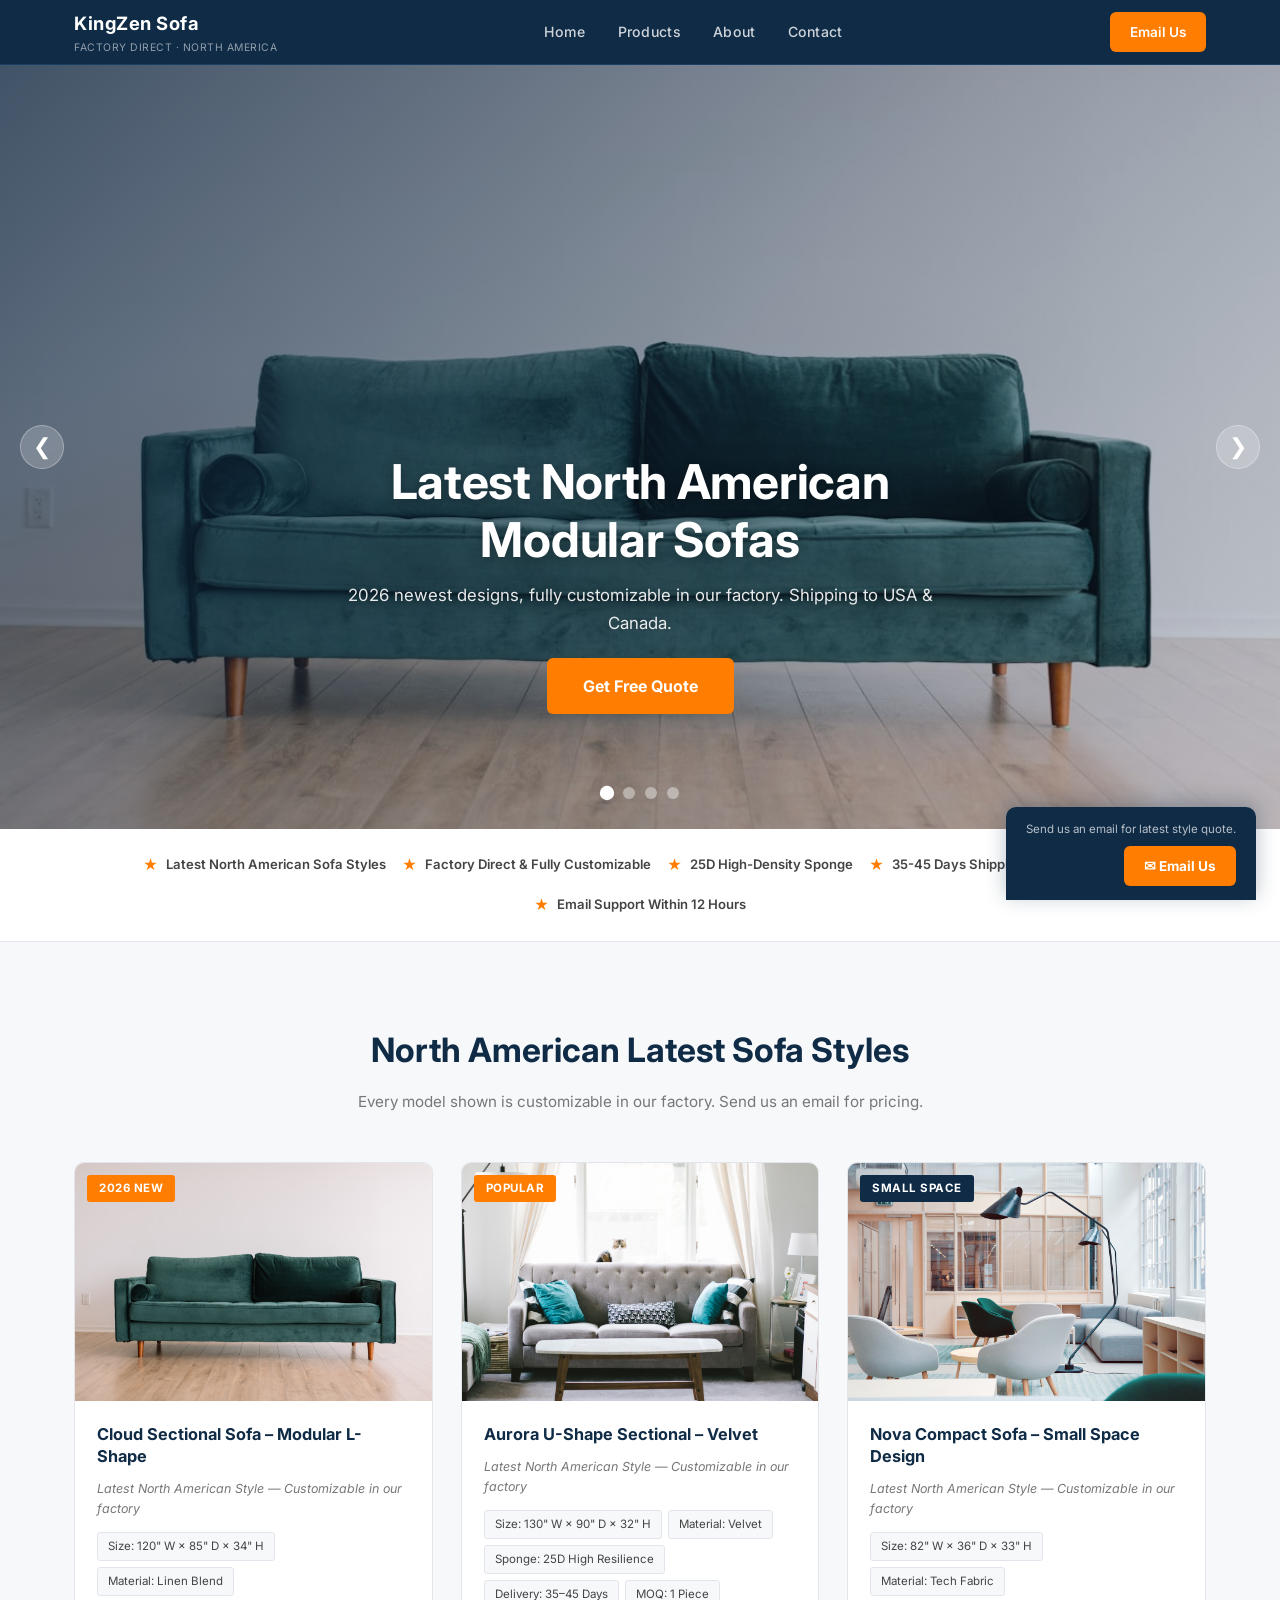
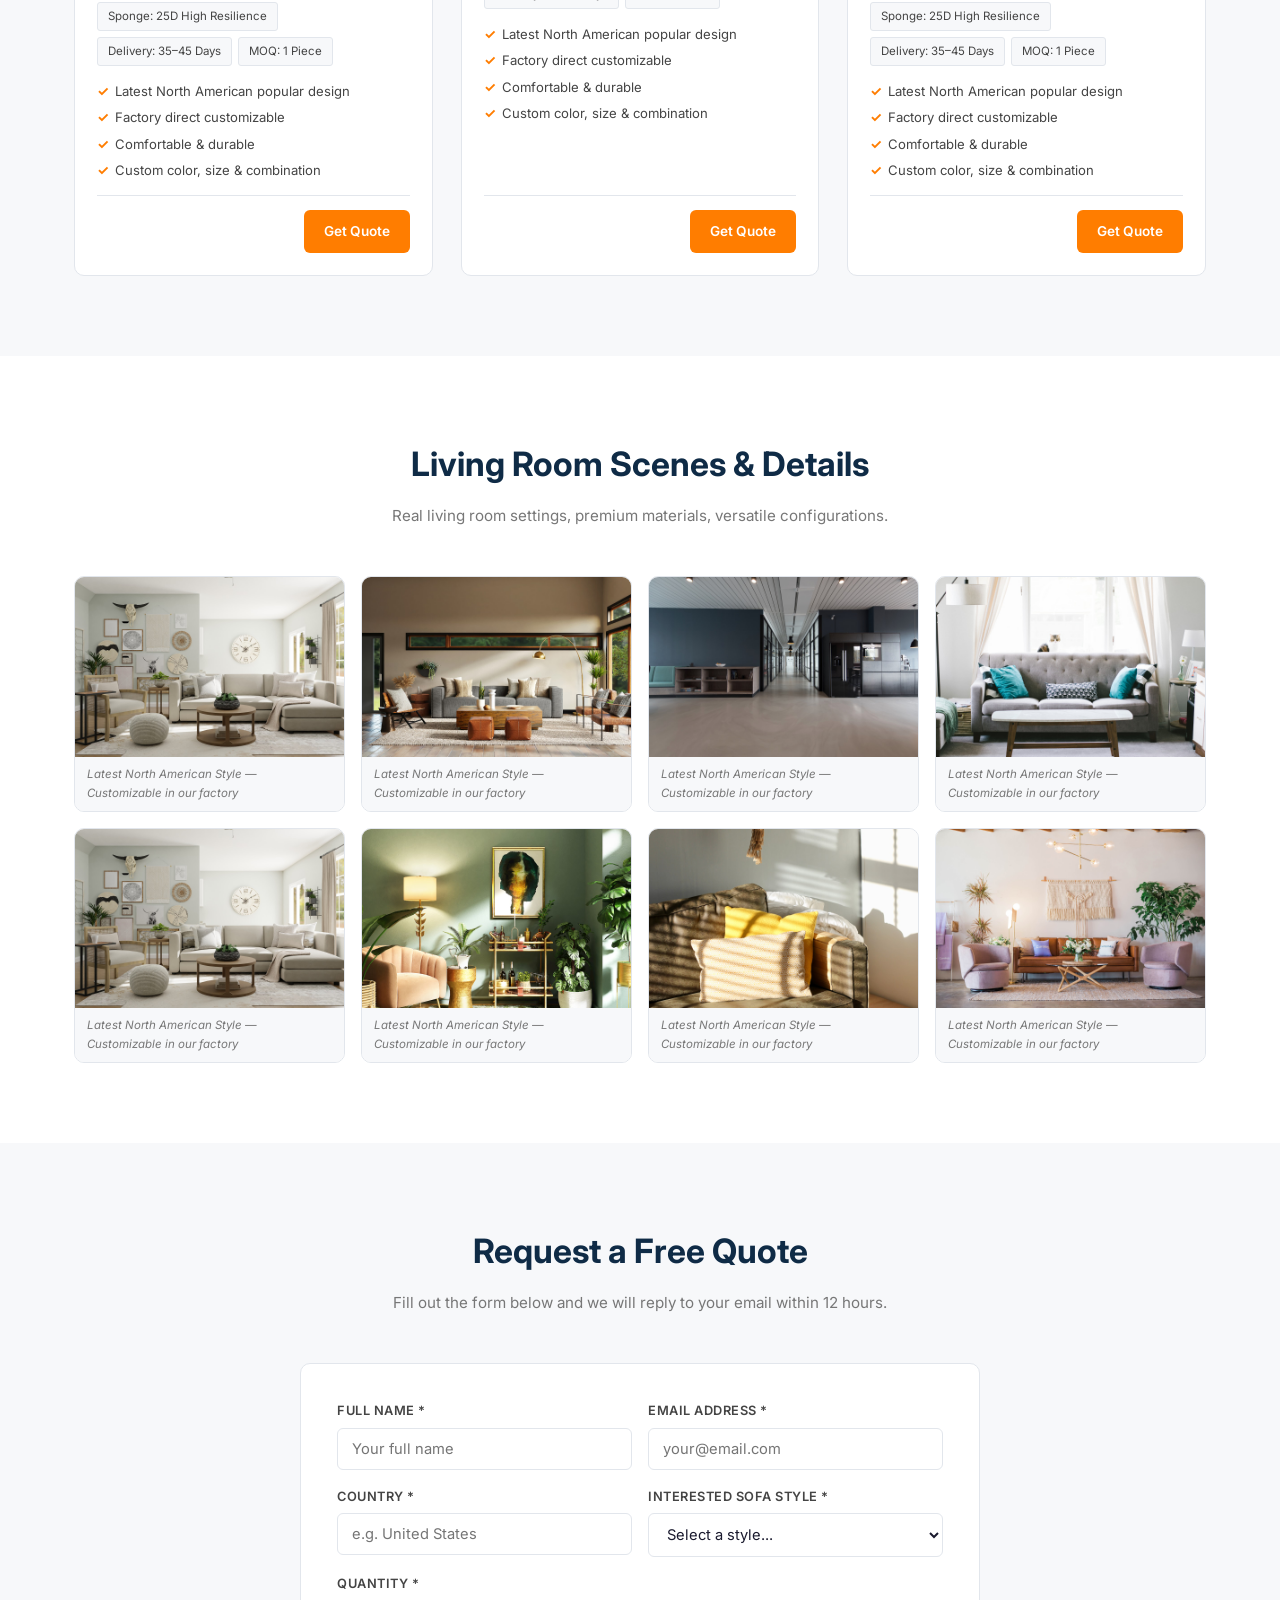
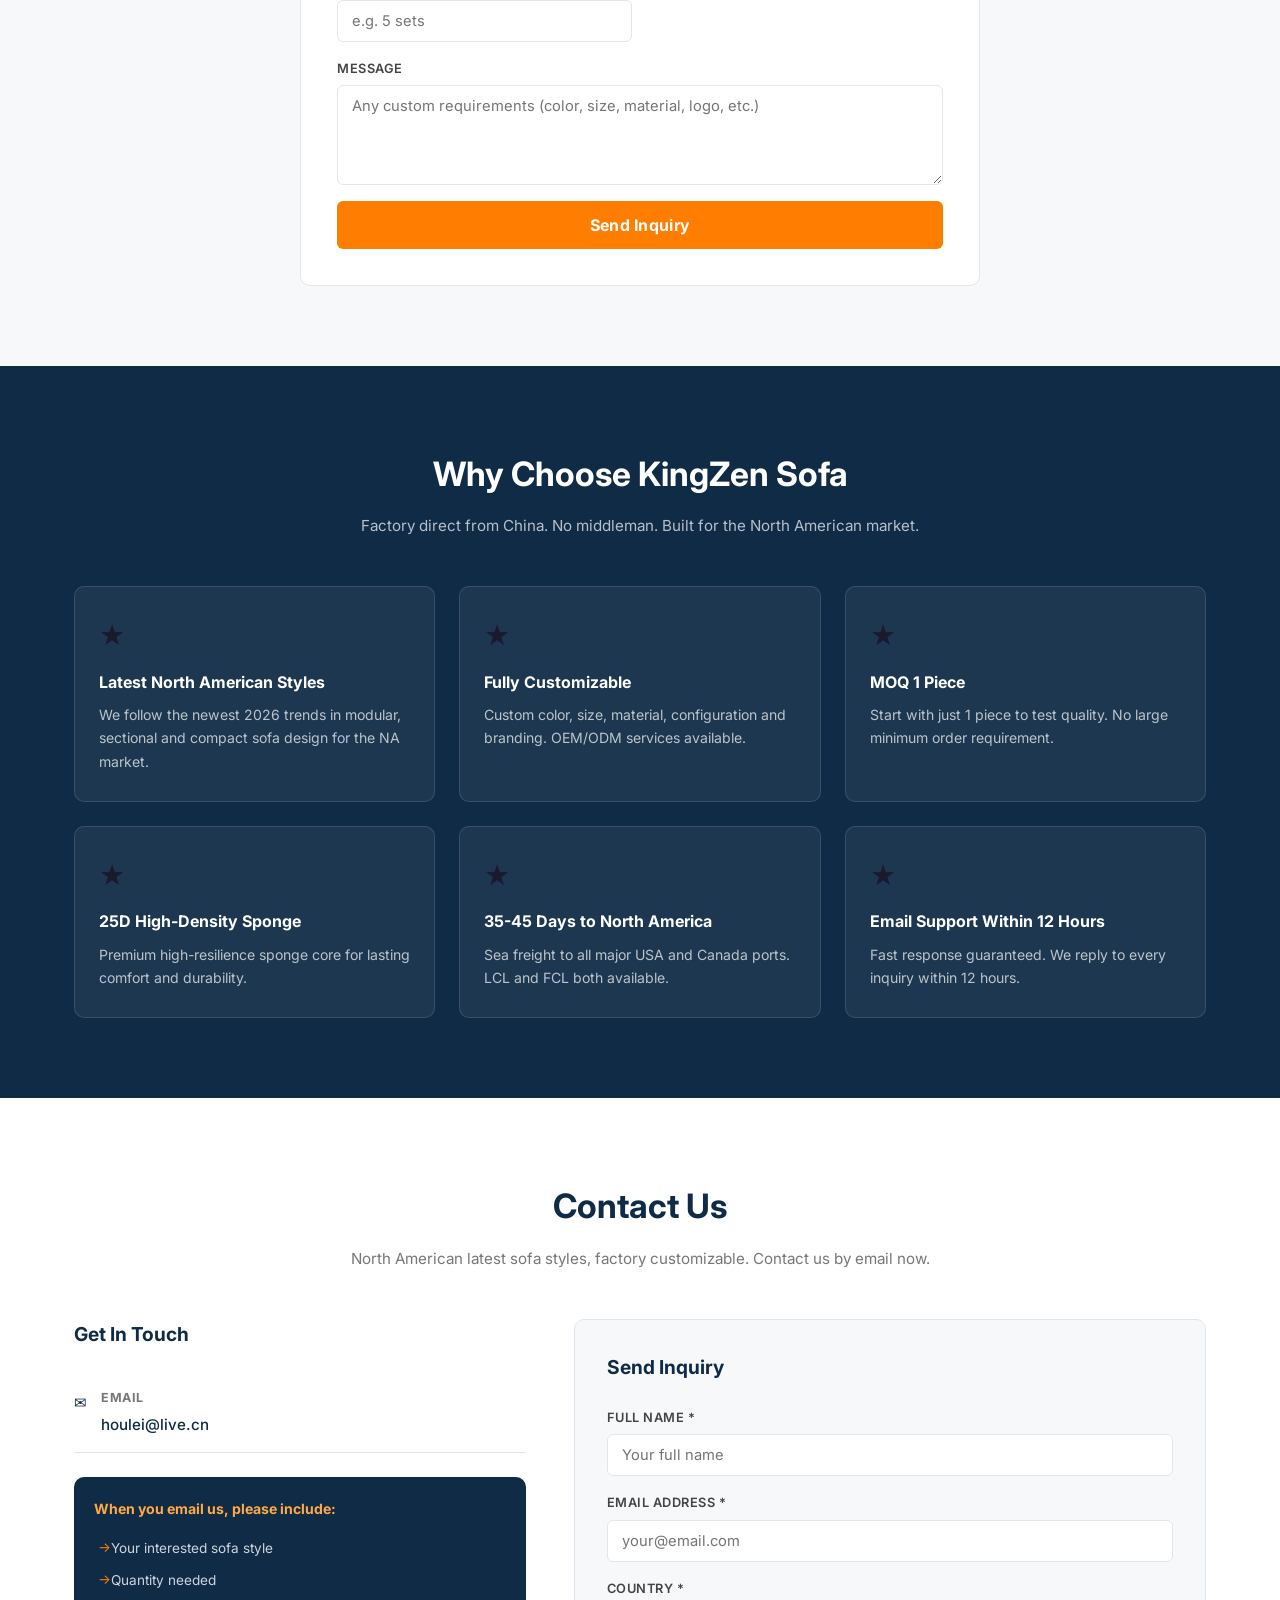
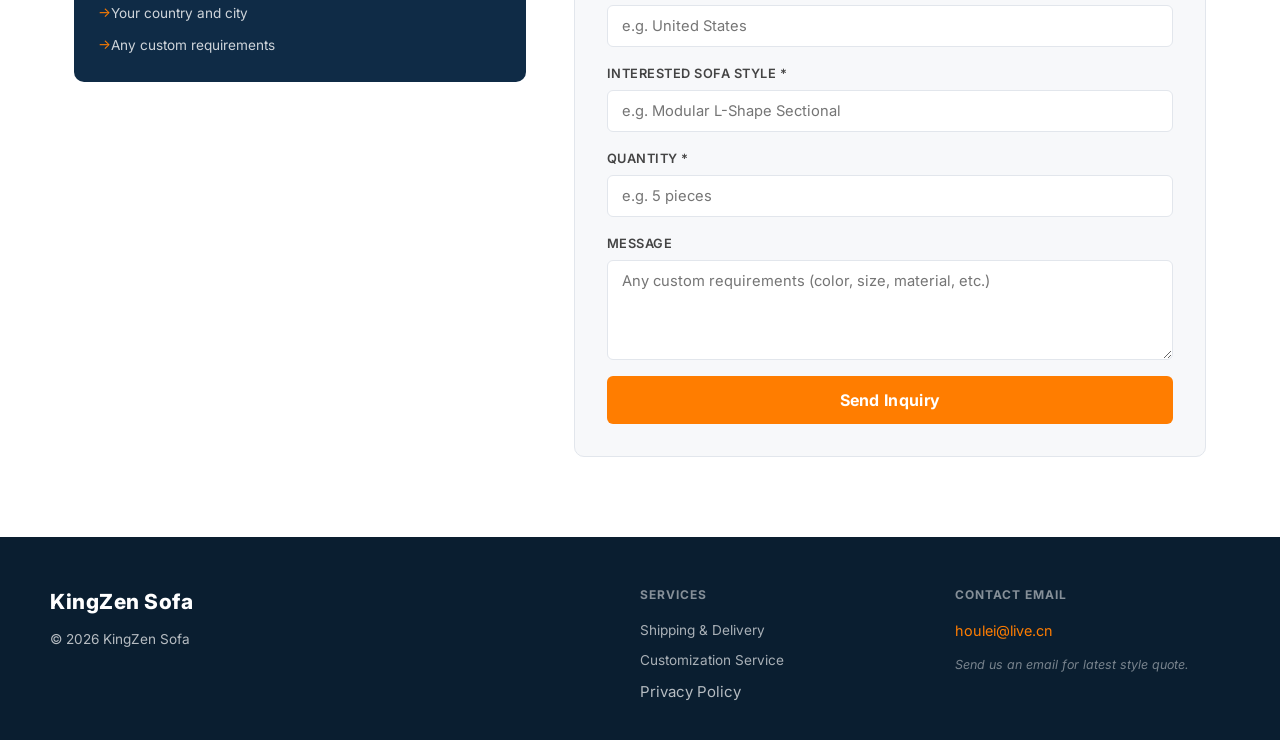
==== commit e1b5e8b7: "SEO promotion: add product pages, RSS feed, 404, privacy policy, enhanced sitemap, security headers " ====
--- a/index.html
+++ b/index.html
@@ -25,6 +25,7 @@
     <meta property="twitter:description" content="Newest 2026 North American sofa styles, fully customizable. MOQ 1 PC, 35-45 days delivery.">
 
     <link rel="canonical" href="https://kingzen.pages.dev/">
+    <link rel="alternate" type="application/rss+xml" title="KingZen Sofa Updates" href="https://kingzen.pages.dev/feed.xml">
     <link rel="stylesheet" href="styles.css">
     <link href="https://fonts.googleapis.com/css2?family=Inter:wght@300;400;500;600;700&family=Barlow:wght@400;500;600;700&display=swap" rel="stylesheet">
 
@@ -242,7 +243,7 @@
                         <span class="tag-hot">2026 New</span>
                     </div>
                     <div class="product-info">
-                        <h3>Cloud Sectional Sofa – Modular L-Shape</h3>
+                        <h3><a href="cloud-sectional-sofa.html" style="color:inherit;text-decoration:none;">Cloud Sectional Sofa – Modular L-Shape</a></h3>
                         <p class="product-caption">Latest North American Style — Customizable in our factory</p>
                         <div class="product-specs">
                             <span>Size: 120" W &times; 85" D &times; 34" H</span>
@@ -270,7 +271,7 @@
                         <span class="tag-hot">Popular</span>
                     </div>
                     <div class="product-info">
-                        <h3>Aurora U-Shape Sectional – Velvet</h3>
+                        <h3><a href="aurora-u-shape-sectional.html" style="color:inherit;text-decoration:none;">Aurora U-Shape Sectional – Velvet</a></h3>
                         <p class="product-caption">Latest North American Style — Customizable in our factory</p>
                         <div class="product-specs">
                             <span>Size: 130" W &times; 90" D &times; 32" H</span>
@@ -298,7 +299,7 @@
                         <span class="tag-wholesale">Small Space</span>
                     </div>
                     <div class="product-info">
-                        <h3>Nova Compact Sofa – Small Space Design</h3>
+                        <h3><a href="nova-compact-sofa.html" style="color:inherit;text-decoration:none;">Nova Compact Sofa – Small Space Design</a></h3>
                         <p class="product-caption">Latest North American Style — Customizable in our factory</p>
                         <div class="product-specs">
                             <span>Size: 82" W &times; 36" D &times; 33" H</span>
@@ -530,6 +531,7 @@
                 <h4>Services</h4>
                 <span>Shipping & Delivery</span>
                 <span>Customization Service</span>
+                <a href="privacy-policy.html" style="color:inherit;text-decoration:none;">Privacy Policy</a>
             </div>
             <div class="footer-contact">
                 <h4>Contact Email</h4>
